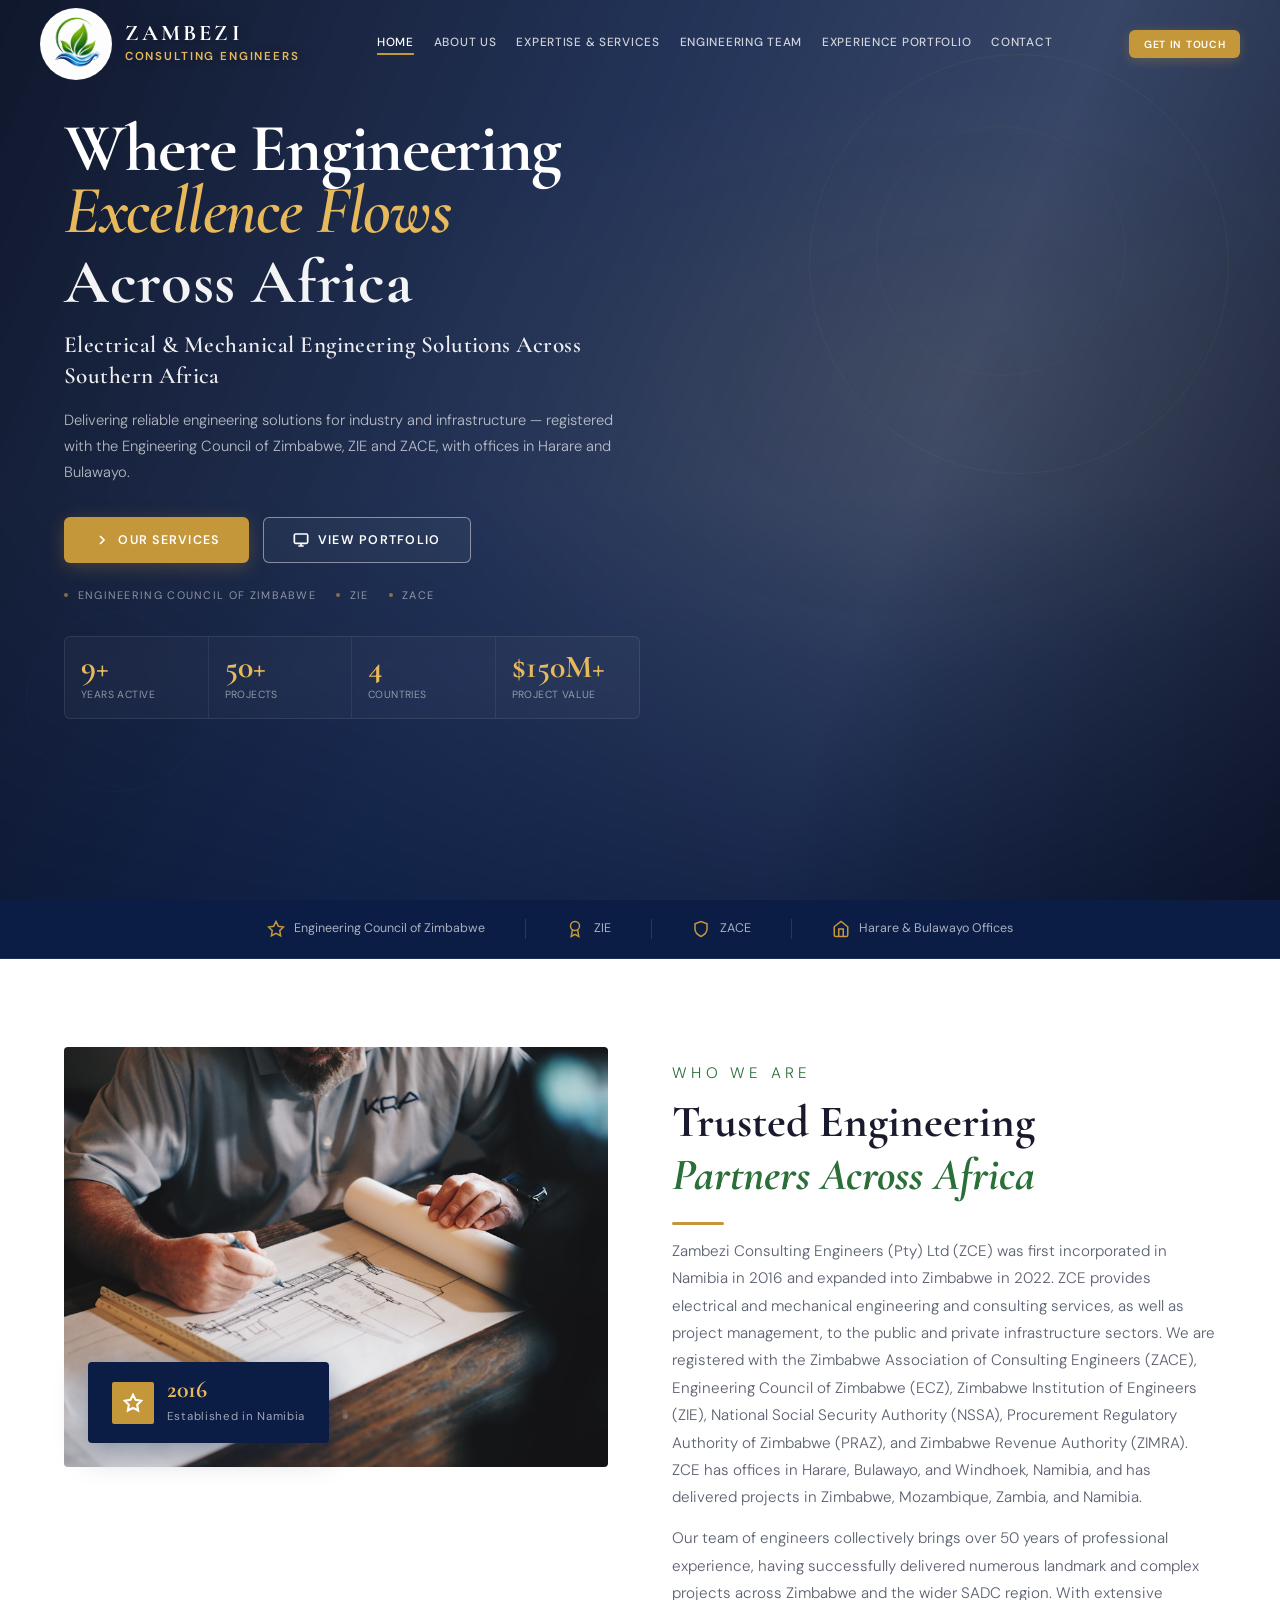
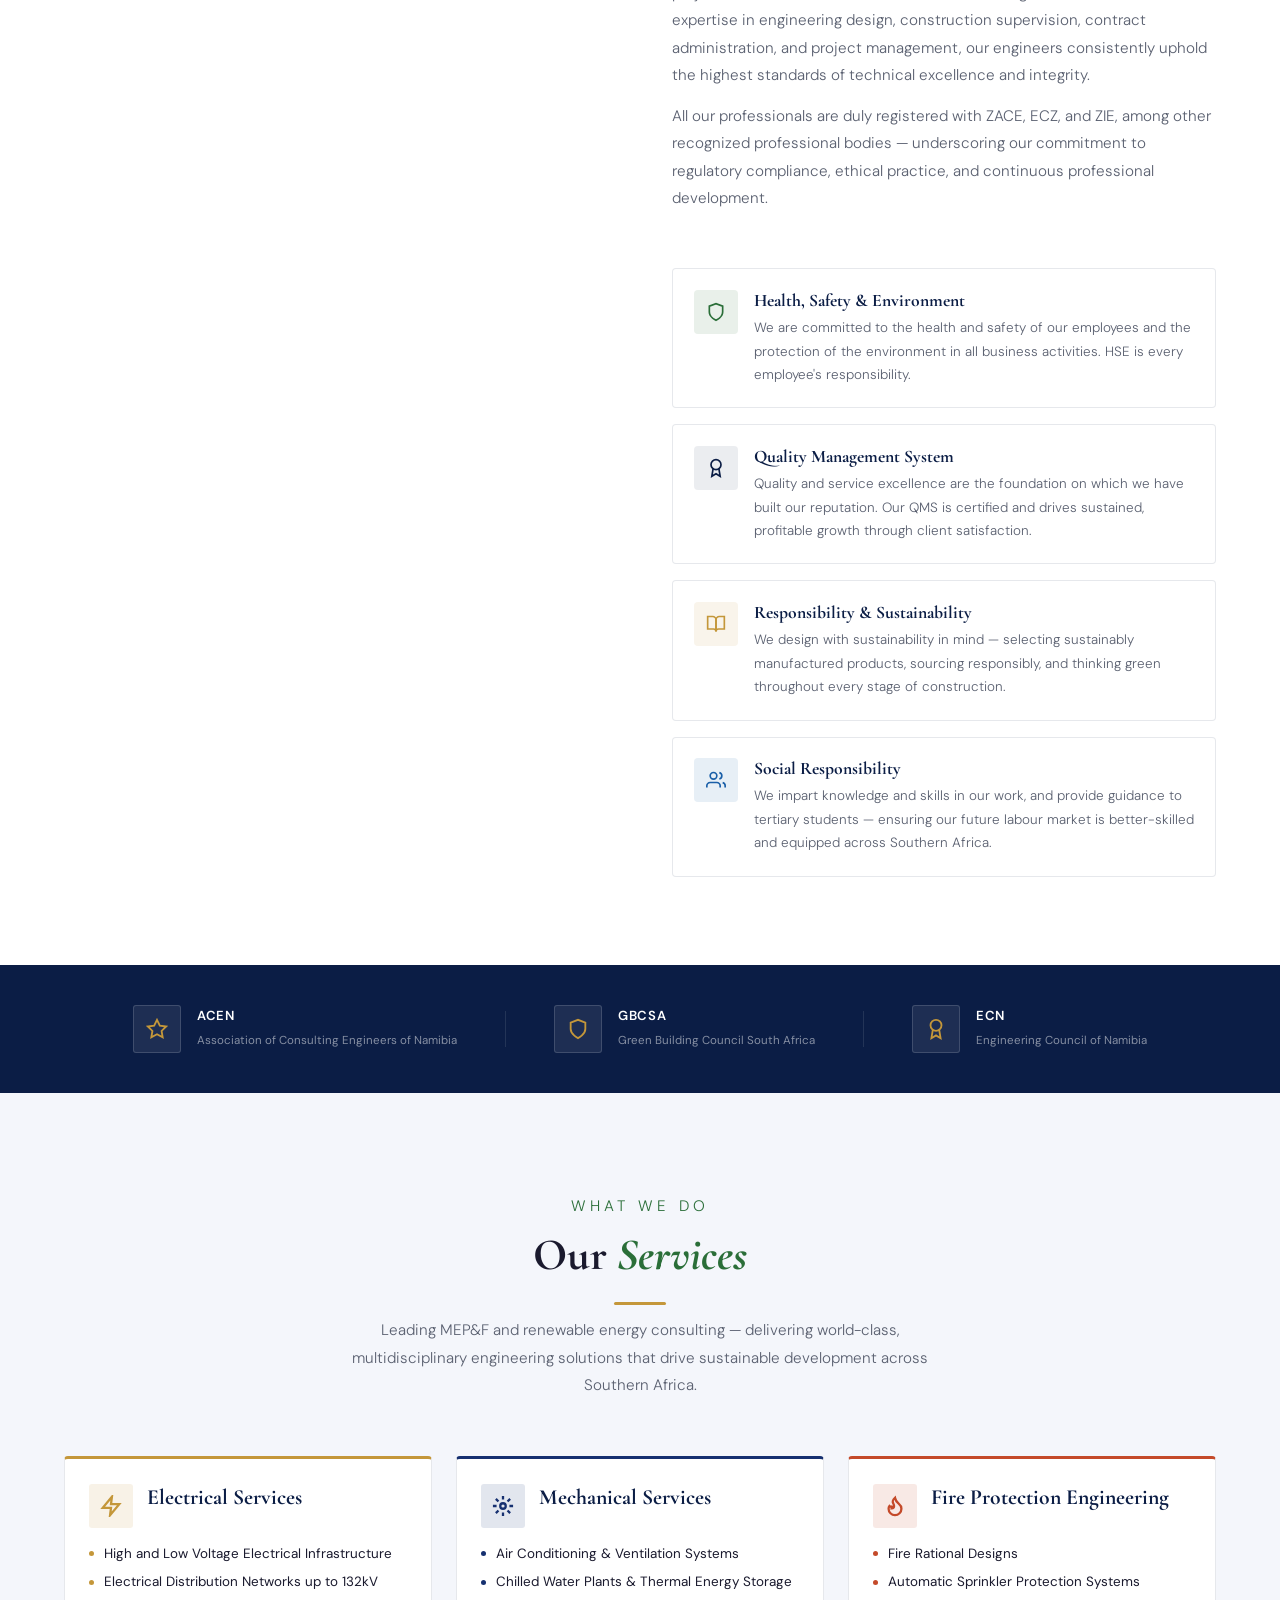
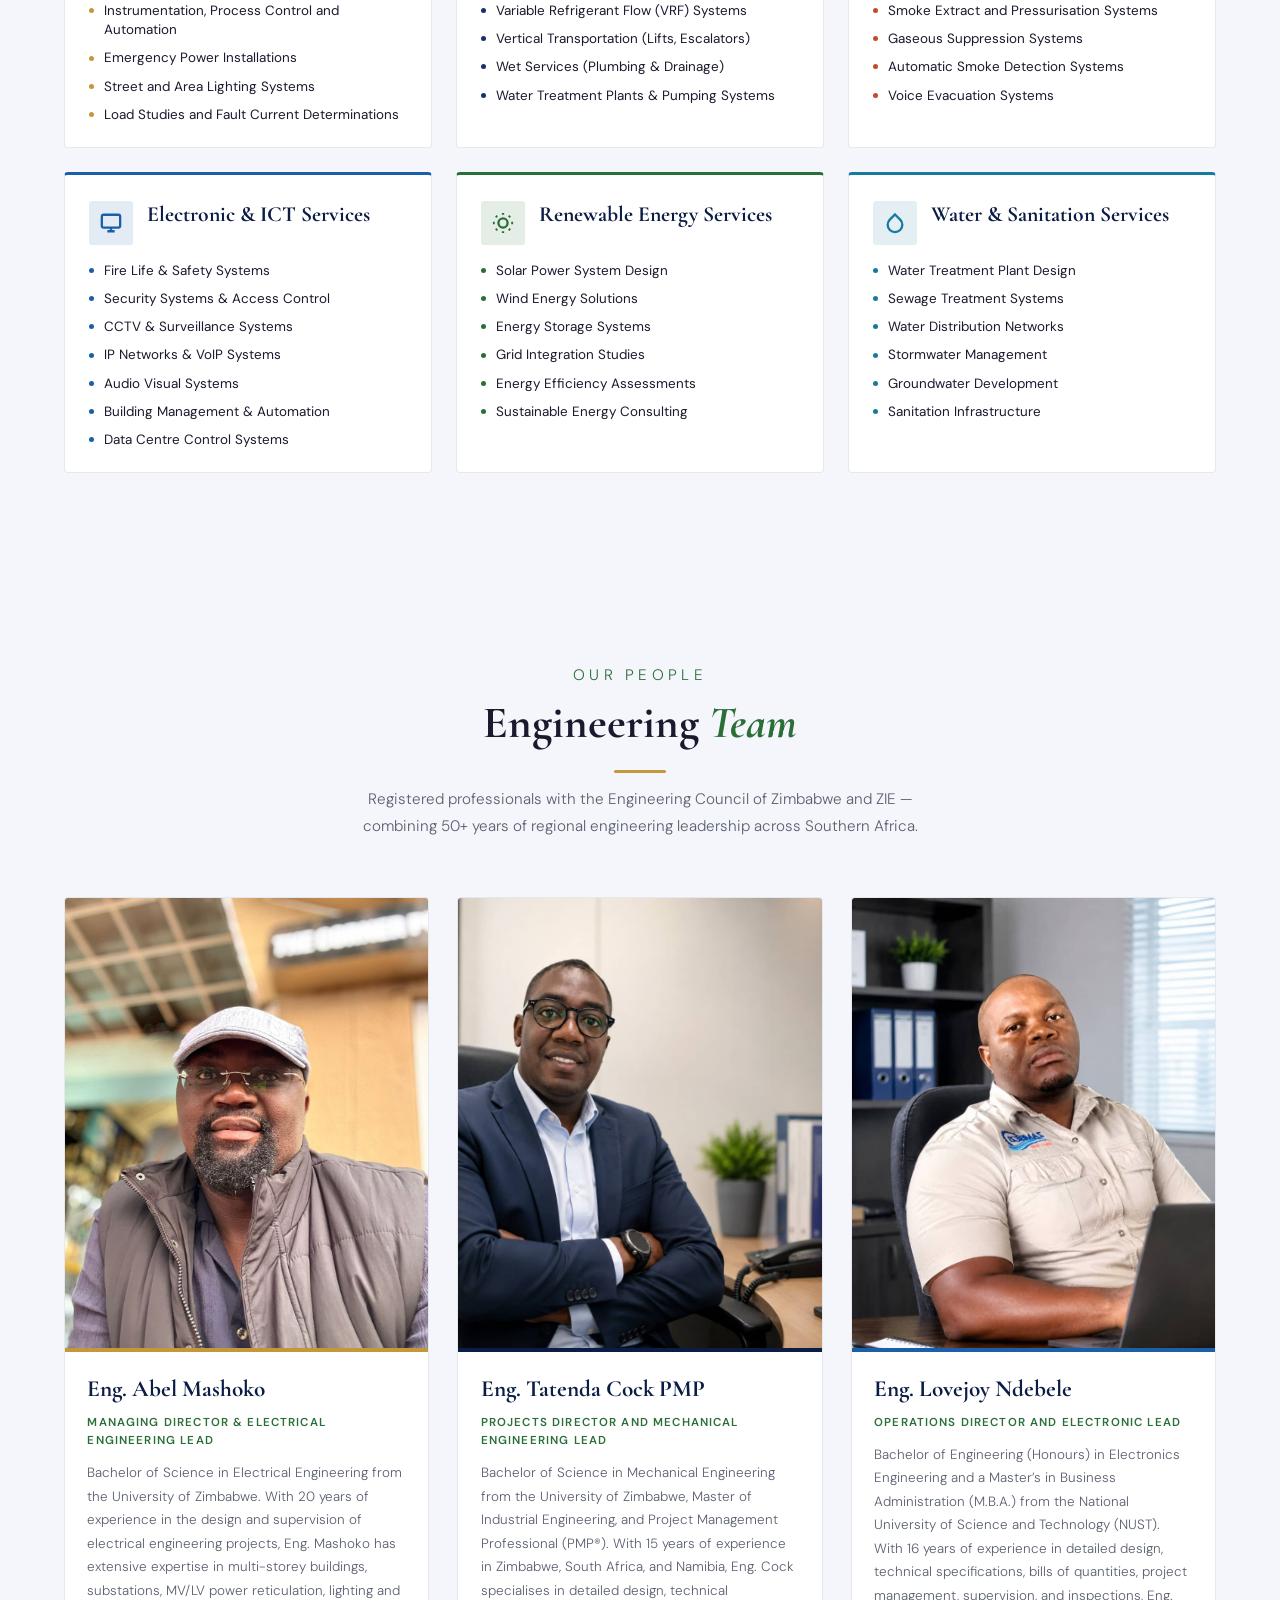
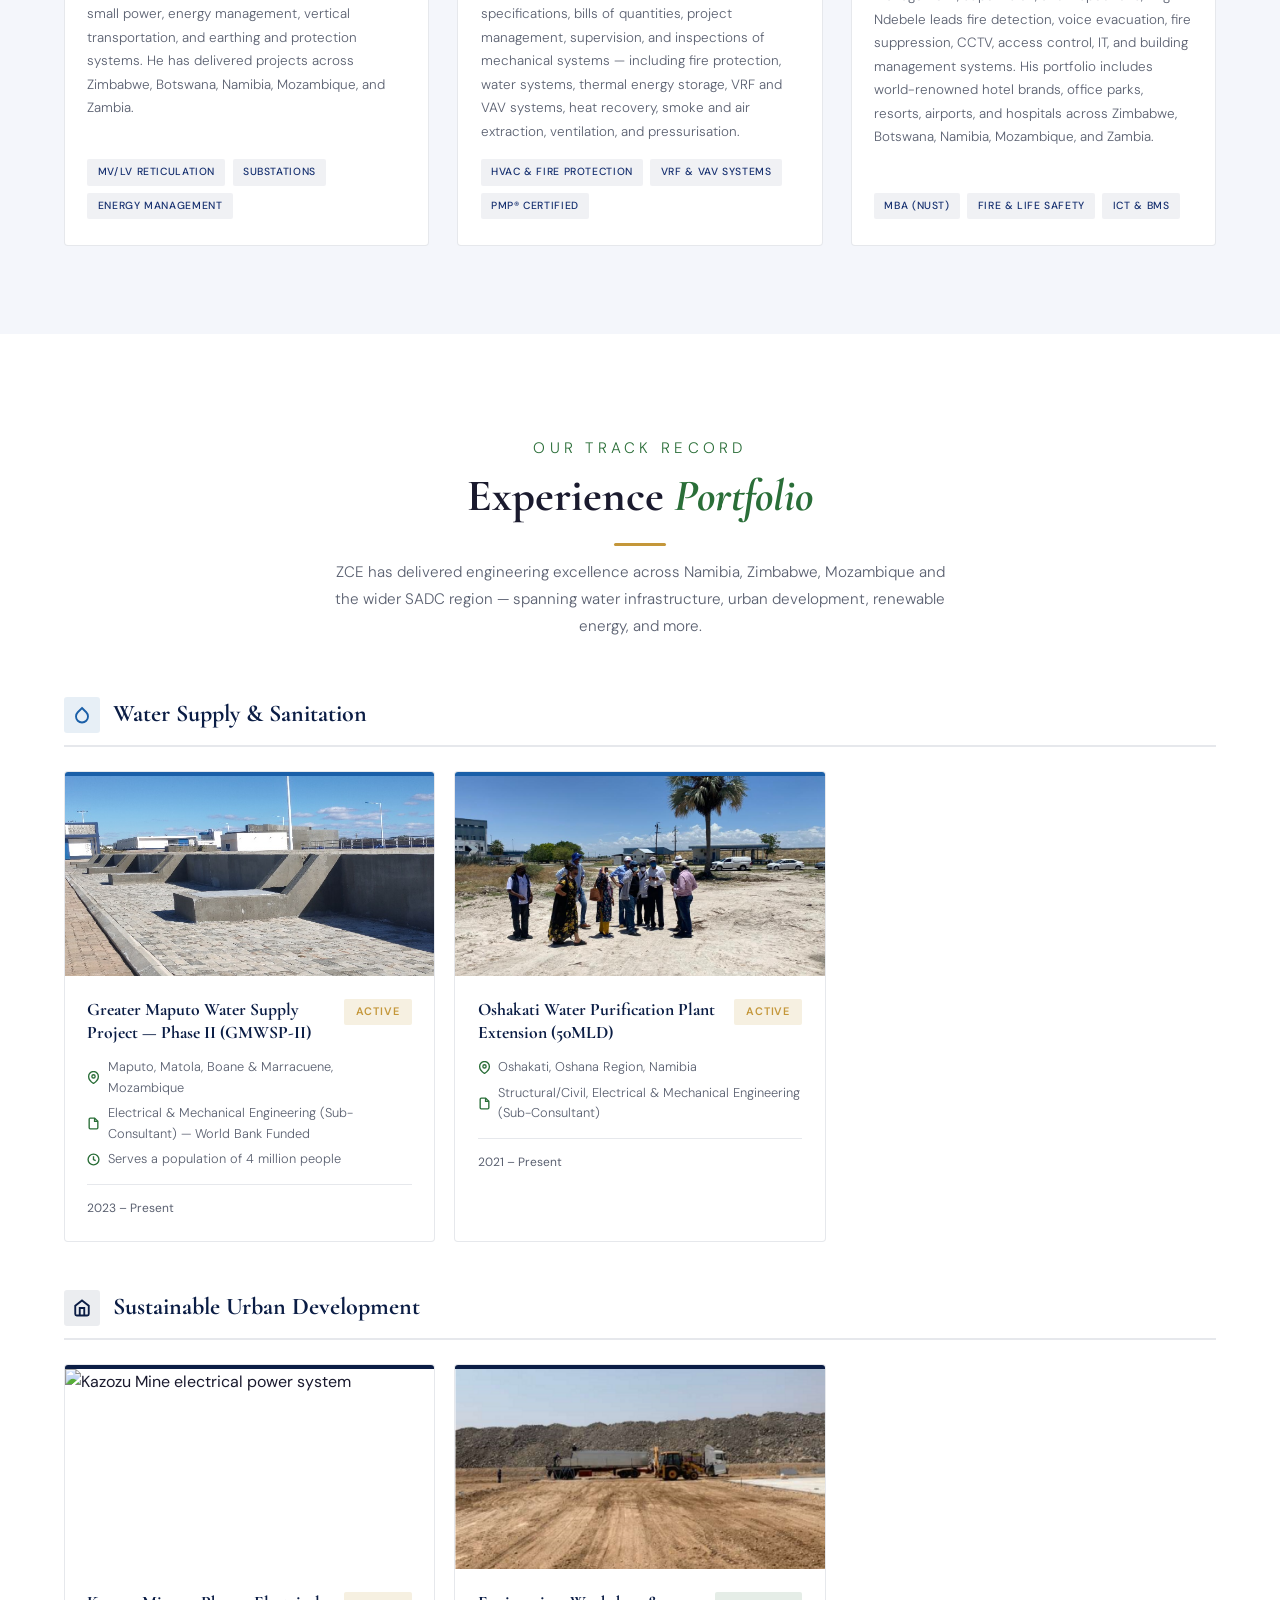
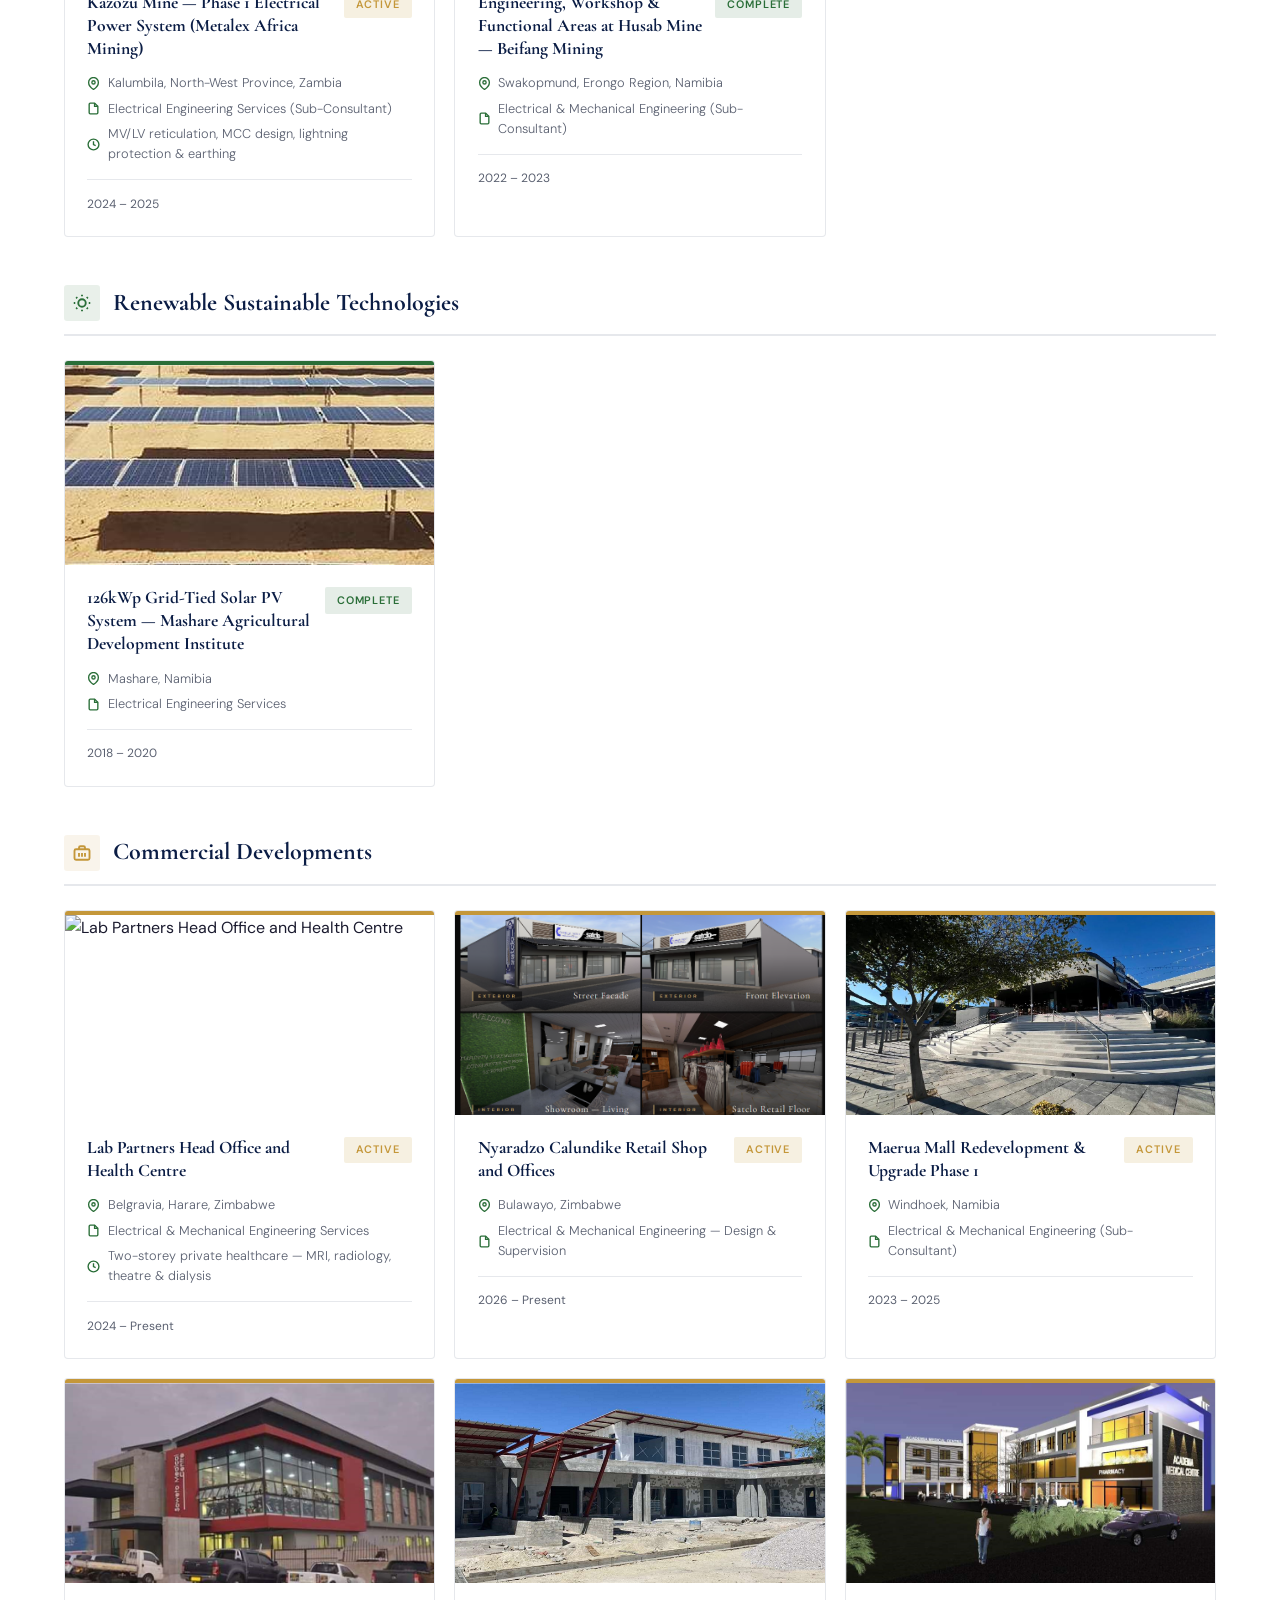
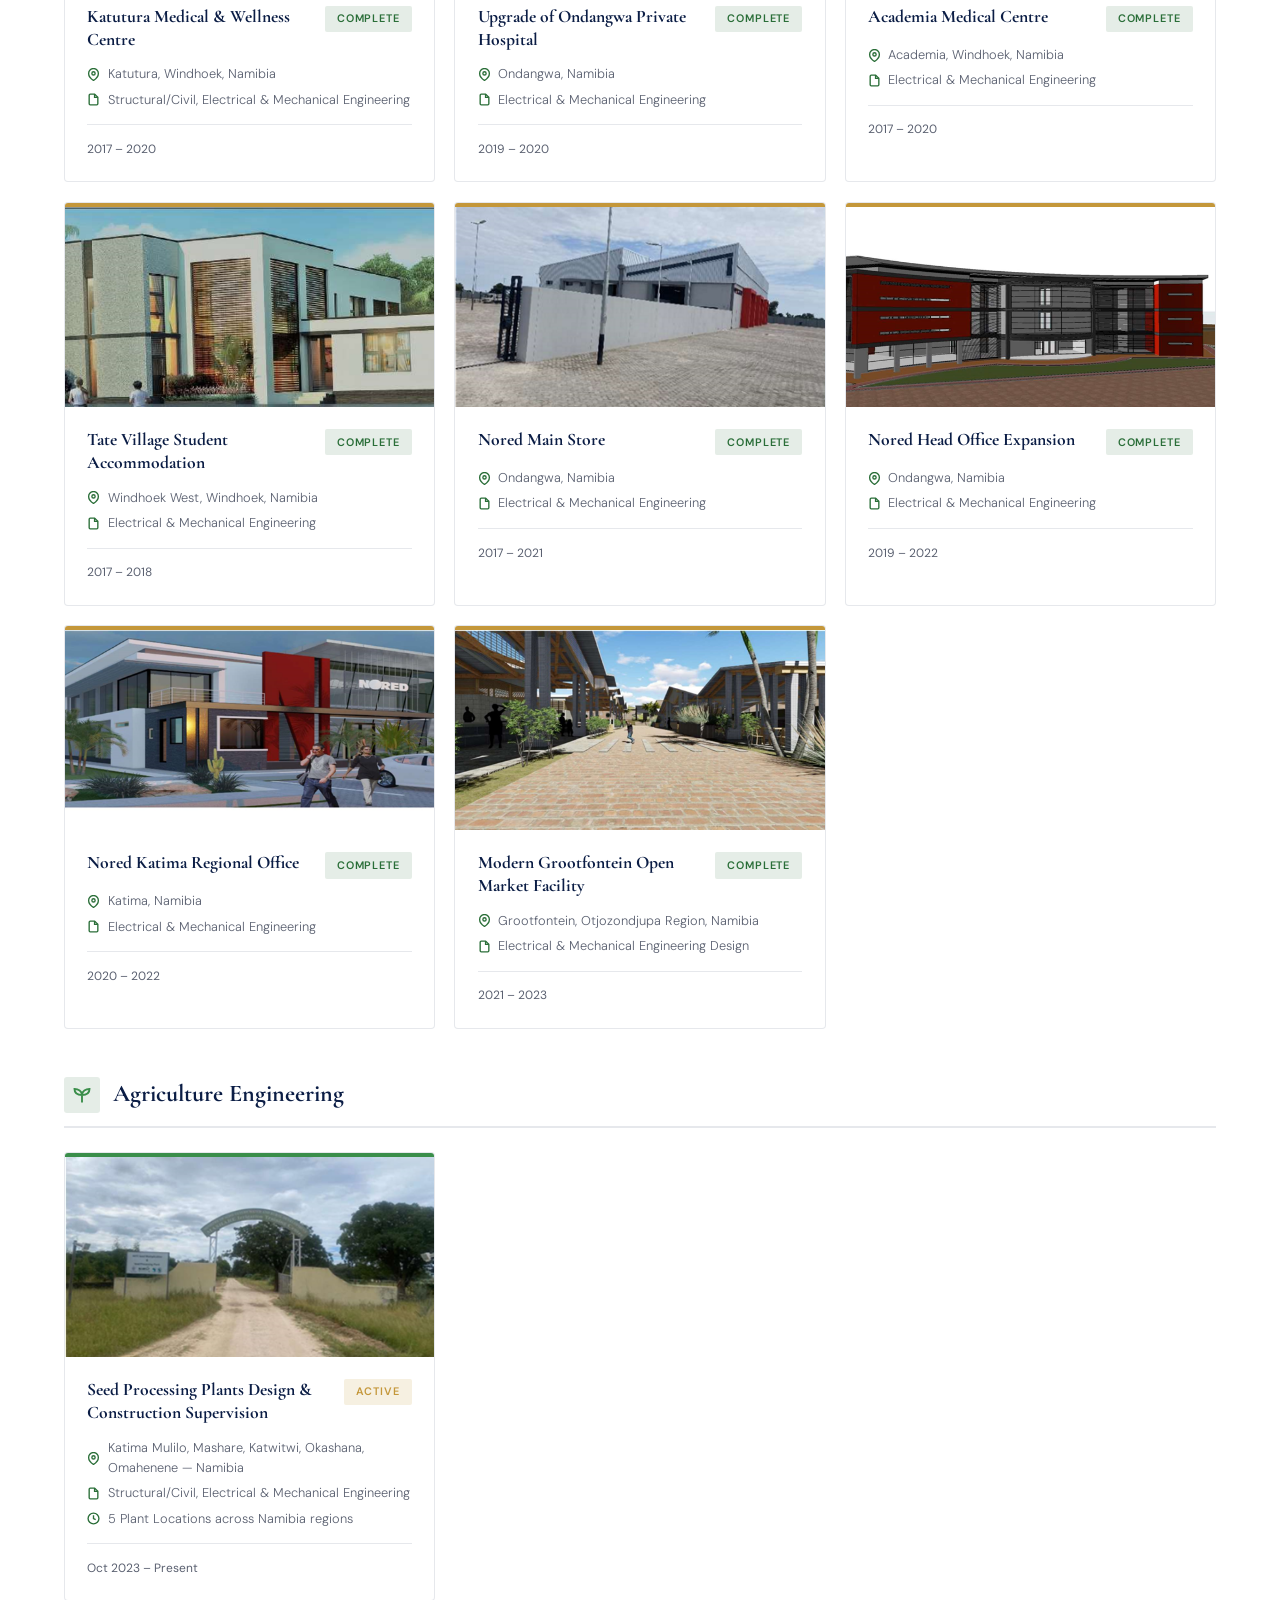
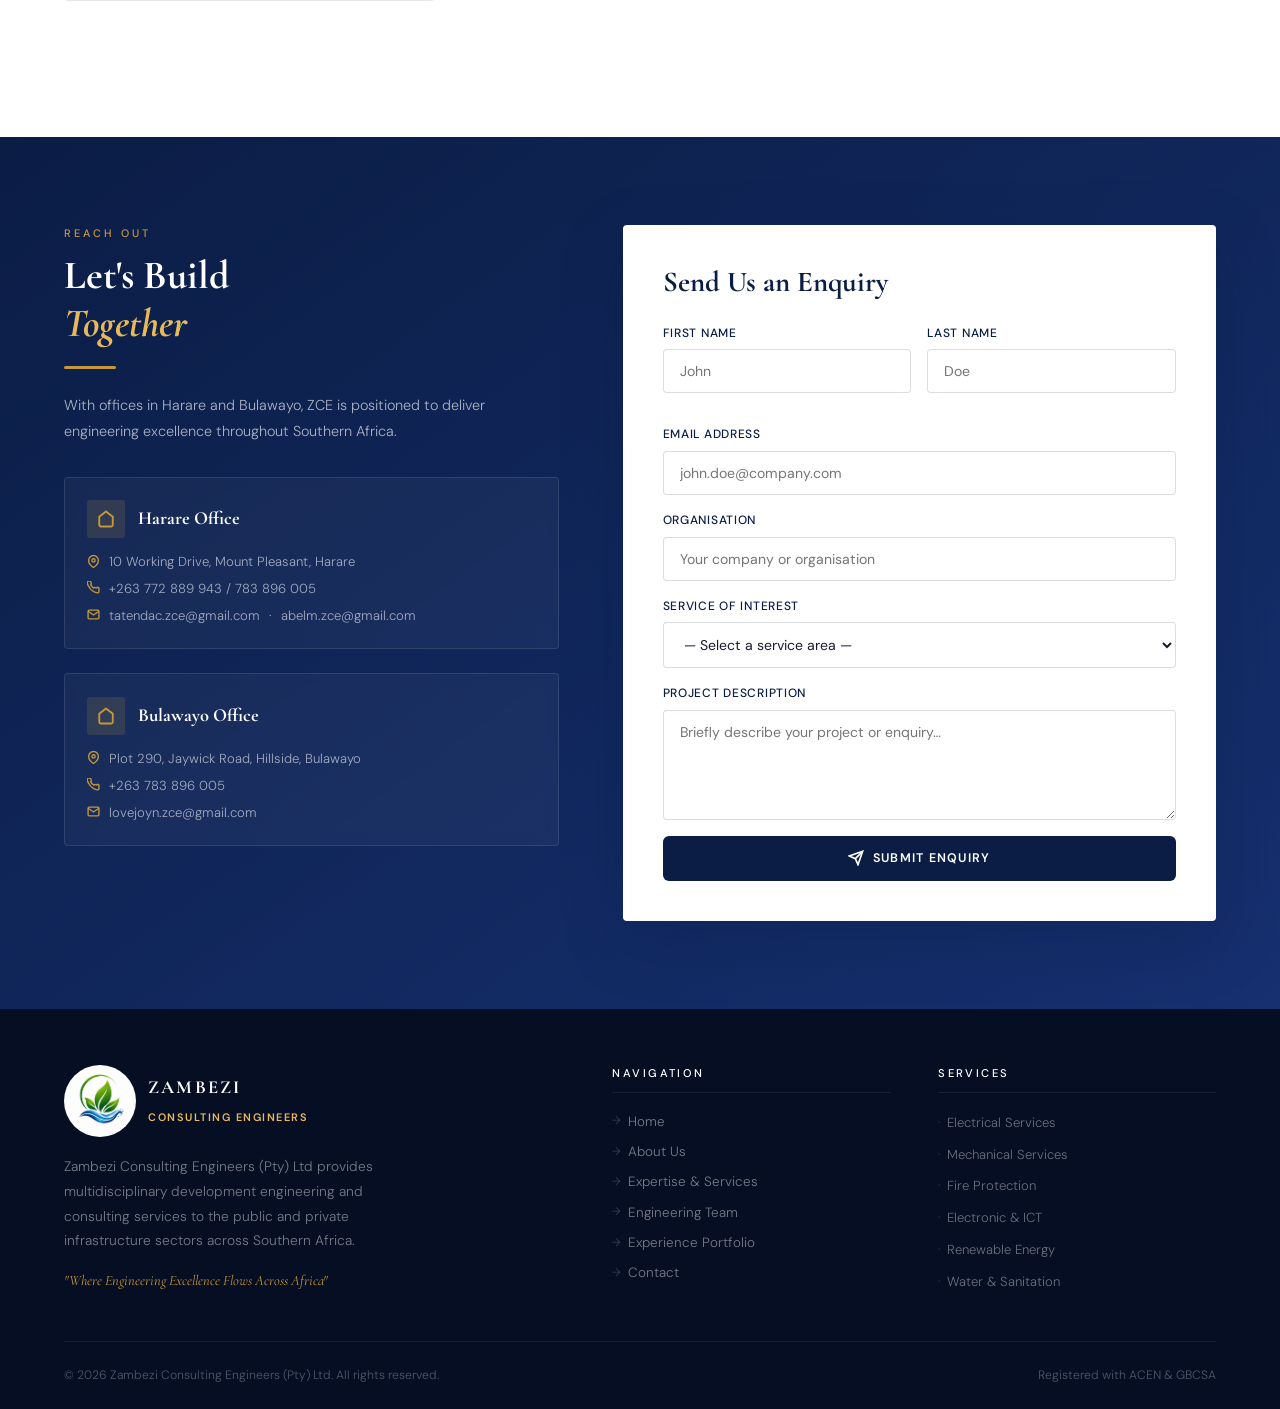
==== index.html @ 095e64b5 "Update Tatenda and Abel role titles on team page" ====
<!DOCTYPE html>
<html lang="en">
<head>
<meta charset="UTF-8">
<meta name="viewport" content="width=device-width, initial-scale=1.0">
<meta name="description" content="Zambezi Consulting Engineers — multidisciplinary development engineering and consulting across Southern Africa. ACEN &amp; GBCSA registered.">
<title>Zambezi Consulting Engineers — Engineering Excellence Across Africa</title>
<link rel="icon" href="images/favicon.png" type="image/png" sizes="144x144">
<link rel="apple-touch-icon" href="images/apple-touch-icon.png" sizes="360x360">
<link rel="preconnect" href="https://fonts.googleapis.com">
<link rel="preconnect" href="https://fonts.gstatic.com" crossorigin>
<link href="https://fonts.googleapis.com/css2?family=Cormorant+Garamond:ital,wght@0,400;0,600;0,700;1,400;1,700&family=DM+Sans:wght@300;400;500;600&display=swap" rel="stylesheet">
<link rel="stylesheet" href="css/style.css">
</head>
<body>

<nav id="navbar">
  <div class="nav-inner">
    <a class="nav-logo" href="#home">
      <img class="nav-logo-img" src="images/logo.png" alt="Zambezi Consulting Engineers logo" width="72" height="72">
      <div class="nav-logo-fallback" aria-hidden="true">Z</div>
      <div class="nav-logo-mark">
        <span>ZAMBEZI</span>
        <span>Consulting Engineers</span>
      </div>
    </a>
    <div class="nav-links">
      <a href="#home" class="active">Home</a>
      <a href="#about">About Us</a>
      <a href="#services">Expertise &amp; Services</a>
      <a href="#team">Engineering Team</a>
      <a href="#portfolio">Experience Portfolio</a>
      <a href="#contact">Contact</a>
    </div>
    <button class="nav-cta" type="button" onclick="document.getElementById('contact').scrollIntoView({behavior:'smooth'})">Get In Touch</button>
    <button class="nav-hamburger" id="hamburger" type="button" aria-label="Open menu" aria-expanded="false">
      <span></span><span></span><span></span>
    </button>
  </div>
  <div class="nav-mobile" id="mobileMenu">
    <a href="#home">Home</a>
    <a href="#about">About Us</a>
    <a href="#services">Expertise &amp; Services</a>
    <a href="#team">Engineering Team</a>
    <a href="#portfolio">Experience Portfolio</a>
    <a href="#contact">Contact</a>
  </div>
</nav>

<section id="home" class="hero">
  <div class="hero-media" aria-hidden="true">
    <div class="hero-bg" id="heroBg"></div>
    <div class="hero-overlay"></div>
  </div>
  <div class="hero-geo hero-geo-1"></div>
  <div class="hero-geo hero-geo-2"></div>
  <div class="hero-geo hero-geo-3"></div>
  <div class="container">
    <div class="hero-content">
      <h1 class="hero-title">
        <span class="hero-title-line">Where Engineering</span>
        <span class="hero-title-line hero-title-line--accent"><em>Excellence Flows</em></span>
        <span class="hero-title-line hero-title-line--tail">Across Africa</span>
      </h1>
      <p class="hero-tagline">Electrical &amp; Mechanical Engineering Solutions Across Southern Africa</p>
      <p class="hero-sub">Delivering reliable engineering solutions for industry and infrastructure — registered with the Engineering Council of Zimbabwe, ZIE and ZACE, with offices in Harare and Bulawayo.</p>
      <div class="hero-actions">
        <button class="btn btn-gold btn-hero-primary" type="button" onclick="document.getElementById('services').scrollIntoView({behavior:'smooth'})">
          <svg width="16" height="16" viewBox="0 0 24 24" fill="none" stroke="currentColor" stroke-width="2.5"><path d="M9 18l6-6-6-6"/></svg>
          Our Services
        </button>
        <button class="btn btn-outline btn-hero-secondary" type="button" onclick="document.getElementById('portfolio').scrollIntoView({behavior:'smooth'})">
          <svg width="16" height="16" viewBox="0 0 24 24" fill="none" stroke="currentColor" stroke-width="2.5"><rect x="2" y="3" width="20" height="14" rx="2"/><path d="M8 21h8M12 17v4"/></svg>
          View Portfolio
        </button>
      </div>
      <ul class="hero-badges" aria-label="Credentials">
        <li class="hero-badge">Engineering Council of Zimbabwe</li>
        <li class="hero-badge">ZIE</li>
        <li class="hero-badge">ZACE</li>
      </ul>
      <div class="hero-stats">
        <div class="hero-stat"><div class="hero-stat-n">9+</div><div class="hero-stat-l">Years Active</div></div>
        <div class="hero-stat"><div class="hero-stat-n">50+</div><div class="hero-stat-l">Projects</div></div>
        <div class="hero-stat"><div class="hero-stat-n">4</div><div class="hero-stat-l">Countries</div></div>
        <div class="hero-stat"><div class="hero-stat-n">$150M+</div><div class="hero-stat-l">Project Value</div></div>
      </div>
    </div>
  </div>
</section>

<div class="trust-bar">
  <div class="container">
    <div class="trust-inner">
      <div class="trust-item">
        <svg width="18" height="18" viewBox="0 0 24 24" fill="none" stroke="currentColor" stroke-width="2"><path d="M12 2l3.09 6.26L22 9.27l-5 4.87 1.18 6.88L12 17.77l-6.18 3.25L7 14.14 2 9.27l6.91-1.01L12 2z"/></svg>
        Engineering Council of Zimbabwe
      </div>
      <div class="trust-divider"></div>
      <div class="trust-item">
        <svg width="18" height="18" viewBox="0 0 24 24" fill="none" stroke="currentColor" stroke-width="2"><circle cx="12" cy="8" r="6"/><path d="M15.477 12.89L17 22l-5-3-5 3 1.523-9.11"/></svg>
        ZIE
      </div>
      <div class="trust-divider"></div>
      <div class="trust-item">
        <svg width="18" height="18" viewBox="0 0 24 24" fill="none" stroke="currentColor" stroke-width="2"><path d="M12 22s8-4 8-10V5l-8-3-8 3v7c0 6 8 10 8 10z"/></svg>
        ZACE
      </div>
      <div class="trust-divider"></div>
      <div class="trust-item">
        <svg width="18" height="18" viewBox="0 0 24 24" fill="none" stroke="currentColor" stroke-width="2"><path d="M3 9l9-7 9 7v11a2 2 0 01-2 2H5a2 2 0 01-2-2z"/><polyline points="9 22 9 12 15 12 15 22"/></svg>
        Harare &amp; Bulawayo Offices
      </div>
    </div>
  </div>
</div>

<section id="about">
  <div class="container">
    <div class="about-grid">

      <div class="about-image-wrap reveal from-left">
        <img class="about-img" src="images/about-engineering-drawing.jpg" data-fallback="https://images.unsplash.com/photo-1503387762-592deb58ef4e?w=900&amp;q=80" alt="Electrical and mechanical engineering drawings" loading="lazy">
        <div class="about-img-badge">
          <div class="about-img-badge-icon">
            <svg width="20" height="20" viewBox="0 0 24 24" fill="none" stroke="#fff" stroke-width="2.5"><path d="M12 2l3.09 6.26L22 9.27l-5 4.87 1.18 6.88L12 17.77l-6.18 3.25L7 14.14 2 9.27l6.91-1.01L12 2z"/></svg>
          </div>
          <div class="about-img-badge-text">
            <strong>2016</strong>
            <span>Established in Namibia</span>
          </div>
        </div>
      </div>

      <div class="reveal from-right">
        <div class="section-head">
          <p class="eyebrow green">Who We Are</p>
          <h2>Trusted Engineering<br><em>Partners Across Africa</em></h2>
          <div class="section-rule left"></div>
          <p>Zambezi Consulting Engineers (Pty) Ltd (ZCE) was first incorporated in Namibia in 2016 and expanded into Zimbabwe in 2022. ZCE provides electrical and mechanical engineering and consulting services, as well as project management, to the public and private infrastructure sectors. We are registered with the Zimbabwe Association of Consulting Engineers (ZACE), Engineering Council of Zimbabwe (ECZ), Zimbabwe Institution of Engineers (ZIE), National Social Security Authority (NSSA), Procurement Regulatory Authority of Zimbabwe (PRAZ), and Zimbabwe Revenue Authority (ZIMRA). ZCE has offices in Harare, Bulawayo, and Windhoek, Namibia, and has delivered projects in Zimbabwe, Mozambique, Zambia, and Namibia.</p>
          <p>Our team of engineers collectively brings over 50 years of professional experience, having successfully delivered numerous landmark and complex projects across Zimbabwe and the wider SADC region. With extensive expertise in engineering design, construction supervision, contract administration, and project management, our engineers consistently uphold the highest standards of technical excellence and integrity.</p>
          <p>All our professionals are duly registered with ZACE, ECZ, and ZIE, among other recognized professional bodies — underscoring our commitment to regulatory compliance, ethical practice, and continuous professional development.</p>
        </div>

        <div class="about-pillars">
          <div class="about-pillar">
            <div class="about-pillar-icon green">
              <svg width="20" height="20" viewBox="0 0 24 24" fill="none" stroke="currentColor" stroke-width="2"><path d="M12 22s8-4 8-10V5l-8-3-8 3v7c0 6 8 10 8 10z"/></svg>
            </div>
            <div class="about-pillar-text">
              <h4>Health, Safety &amp; Environment</h4>
              <p>We are committed to the health and safety of our employees and the protection of the environment in all business activities. HSE is every employee's responsibility.</p>
            </div>
          </div>
          <div class="about-pillar">
            <div class="about-pillar-icon navy">
              <svg width="20" height="20" viewBox="0 0 24 24" fill="none" stroke="currentColor" stroke-width="2"><circle cx="12" cy="8" r="6"/><path d="M15.477 12.89L17 22l-5-3-5 3 1.523-9.11"/></svg>
            </div>
            <div class="about-pillar-text">
              <h4>Quality Management System</h4>
              <p>Quality and service excellence are the foundation on which we have built our reputation. Our QMS is certified and drives sustained, profitable growth through client satisfaction.</p>
            </div>
          </div>
          <div class="about-pillar">
            <div class="about-pillar-icon gold">
              <svg width="20" height="20" viewBox="0 0 24 24" fill="none" stroke="currentColor" stroke-width="2"><path d="M2 3h6a4 4 0 014 4v14a3 3 0 00-3-3H2z"/><path d="M22 3h-6a4 4 0 00-4 4v14a3 3 0 013-3h7z"/></svg>
            </div>
            <div class="about-pillar-text">
              <h4>Responsibility &amp; Sustainability</h4>
              <p>We design with sustainability in mind — selecting sustainably manufactured products, sourcing responsibly, and thinking green throughout every stage of construction.</p>
            </div>
          </div>
          <div class="about-pillar">
            <div class="about-pillar-icon water">
              <svg width="20" height="20" viewBox="0 0 24 24" fill="none" stroke="currentColor" stroke-width="2"><path d="M17 21v-2a4 4 0 00-4-4H5a4 4 0 00-4 4v2"/><circle cx="9" cy="7" r="4"/><path d="M23 21v-2a4 4 0 00-3-3.87"/><path d="M16 3.13a4 4 0 010 7.75"/></svg>
            </div>
            <div class="about-pillar-text">
              <h4>Social Responsibility</h4>
              <p>We impart knowledge and skills in our work, and provide guidance to tertiary students — ensuring our future labour market is better-skilled and equipped across Southern Africa.</p>
            </div>
          </div>
        </div>
      </div>
    </div>
  </div>
</section>

<div class="reg-strip">
  <div class="container">
    <div class="reg-inner">
      <div class="reg-item">
        <div class="reg-icon">
          <svg width="22" height="22" viewBox="0 0 24 24" fill="none" stroke="currentColor" stroke-width="2"><path d="M12 2l3.09 6.26L22 9.27l-5 4.87 1.18 6.88L12 17.77l-6.18 3.25L7 14.14 2 9.27l6.91-1.01L12 2z"/></svg>
        </div>
        <div class="reg-text">
          <strong>ACEN</strong>
          <span>Association of Consulting Engineers of Namibia</span>
        </div>
      </div>
      <div class="reg-sep"></div>
      <div class="reg-item">
        <div class="reg-icon">
          <svg width="22" height="22" viewBox="0 0 24 24" fill="none" stroke="currentColor" stroke-width="2"><path d="M12 22s8-4 8-10V5l-8-3-8 3v7c0 6 8 10 8 10z"/></svg>
        </div>
        <div class="reg-text">
          <strong>GBCSA</strong>
          <span>Green Building Council South Africa</span>
        </div>
      </div>
      <div class="reg-sep"></div>
      <div class="reg-item">
        <div class="reg-icon">
          <svg width="22" height="22" viewBox="0 0 24 24" fill="none" stroke="currentColor" stroke-width="2"><circle cx="12" cy="8" r="6"/><path d="M15.477 12.89L17 22l-5-3-5 3 1.523-9.11"/></svg>
        </div>
        <div class="reg-text">
          <strong>ECN</strong>
          <span>Engineering Council of Namibia</span>
        </div>
      </div>
    </div>
  </div>
</div>

<section id="services" class="alt">
  <div class="container">
    <div class="section-head center reveal">
      <p class="eyebrow green">What We Do</p>
      <h2>Our <em>Services</em></h2>
      <div class="section-rule center"></div>
      <p>Leading MEP&amp;F and renewable energy consulting — delivering world-class, multidisciplinary engineering solutions that drive sustainable development across Southern Africa.</p>
    </div>

    <div class="services-grid">

      <article id="service-electrical" class="service-card reveal" style="--service-accent:var(--gold)">
        <header class="service-card-head">
          <div class="service-card-icon" aria-hidden="true">
            <svg width="22" height="22" viewBox="0 0 24 24" fill="none" stroke="currentColor" stroke-width="2.5"><path d="M13 2L3 14h9l-1 8 10-12h-9l1-8z"/></svg>
          </div>
          <h3>Electrical Services</h3>
        </header>
        <ul class="service-card-items">
          <li>High and Low Voltage Electrical Infrastructure</li>
          <li>Electrical Distribution Networks up to 132kV</li>
          <li>Instrumentation, Process Control and Automation</li>
          <li>Emergency Power Installations</li>
          <li>Street and Area Lighting Systems</li>
          <li>Load Studies and Fault Current Determinations</li>
        </ul>
      </article>

      <article id="service-mechanical" class="service-card reveal" style="--service-accent:var(--navy2)">
        <header class="service-card-head">
          <div class="service-card-icon" aria-hidden="true">
            <svg width="22" height="22" viewBox="0 0 24 24" fill="none" stroke="currentColor" stroke-width="2.5"><circle cx="12" cy="12" r="3"/><path d="M12 1v4M12 19v4M4.22 4.22l2.83 2.83M16.95 16.95l2.83 2.83M1 12h4M19 12h4M4.22 19.78l2.83-2.83M16.95 7.05l2.83-2.83"/></svg>
          </div>
          <h3>Mechanical Services</h3>
        </header>
        <ul class="service-card-items">
          <li>Air Conditioning &amp; Ventilation Systems</li>
          <li>Chilled Water Plants &amp; Thermal Energy Storage</li>
          <li>Variable Refrigerant Flow (VRF) Systems</li>
          <li>Vertical Transportation (Lifts, Escalators)</li>
          <li>Wet Services (Plumbing &amp; Drainage)</li>
          <li>Water Treatment Plants &amp; Pumping Systems</li>
        </ul>
      </article>

      <article id="service-fire" class="service-card reveal" style="--service-accent:#C44A2A">
        <header class="service-card-head">
          <div class="service-card-icon" aria-hidden="true">
            <svg width="22" height="22" viewBox="0 0 24 24" fill="none" stroke="currentColor" stroke-width="2.5"><path d="M8.5 14.5A2.5 2.5 0 0011 12c0-1.38-.5-2-1-3-1.072-2.143-.224-4.054 2-6 .5 2.5 2 4.9 4 6.5 2 1.6 3 3.5 3 5.5a7 7 0 11-14 0c0-1.153.433-2.294 1-3a2.5 2.5 0 003.5 0z"/></svg>
          </div>
          <h3>Fire Protection Engineering</h3>
        </header>
        <ul class="service-card-items">
          <li>Fire Rational Designs</li>
          <li>Automatic Sprinkler Protection Systems</li>
          <li>Smoke Extract and Pressurisation Systems</li>
          <li>Gaseous Suppression Systems</li>
          <li>Automatic Smoke Detection Systems</li>
          <li>Voice Evacuation Systems</li>
        </ul>
      </article>

      <article id="service-electronic" class="service-card reveal" style="--service-accent:var(--water)">
        <header class="service-card-head">
          <div class="service-card-icon" aria-hidden="true">
            <svg width="22" height="22" viewBox="0 0 24 24" fill="none" stroke="currentColor" stroke-width="2.5"><rect x="2" y="3" width="20" height="14" rx="2"/><path d="M8 21h8M12 17v4"/></svg>
          </div>
          <h3>Electronic &amp; ICT Services</h3>
        </header>
        <ul class="service-card-items">
          <li>Fire Life &amp; Safety Systems</li>
          <li>Security Systems &amp; Access Control</li>
          <li>CCTV &amp; Surveillance Systems</li>
          <li>IP Networks &amp; VoIP Systems</li>
          <li>Audio Visual Systems</li>
          <li>Building Management &amp; Automation</li>
          <li>Data Centre Control Systems</li>
        </ul>
      </article>

      <article id="service-renewable" class="service-card reveal" style="--service-accent:var(--green)">
        <header class="service-card-head">
          <div class="service-card-icon" aria-hidden="true">
            <svg width="22" height="22" viewBox="0 0 24 24" fill="none" stroke="currentColor" stroke-width="2.5"><circle cx="12" cy="12" r="5"/><path d="M12 1v2M12 21v2M4.22 4.22l1.42 1.42M18.36 18.36l1.42 1.42M1 12h2M21 12h2M4.22 19.78l1.42-1.42M18.36 5.64l1.42-1.42"/></svg>
          </div>
          <h3>Renewable Energy Services</h3>
        </header>
        <ul class="service-card-items">
          <li>Solar Power System Design</li>
          <li>Wind Energy Solutions</li>
          <li>Energy Storage Systems</li>
          <li>Grid Integration Studies</li>
          <li>Energy Efficiency Assessments</li>
          <li>Sustainable Energy Consulting</li>
        </ul>
      </article>

      <article id="service-water" class="service-card reveal" style="--service-accent:#1A7A9E">
        <header class="service-card-head">
          <div class="service-card-icon" aria-hidden="true">
            <svg width="22" height="22" viewBox="0 0 24 24" fill="none" stroke="currentColor" stroke-width="2.5"><path d="M12 2.69l5.66 5.66a8 8 0 11-11.31 0z"/></svg>
          </div>
          <h3>Water &amp; Sanitation Services</h3>
        </header>
        <ul class="service-card-items">
          <li>Water Treatment Plant Design</li>
          <li>Sewage Treatment Systems</li>
          <li>Water Distribution Networks</li>
          <li>Stormwater Management</li>
          <li>Groundwater Development</li>
          <li>Sanitation Infrastructure</li>
        </ul>
      </article>

    </div>
  </div>
</section>

<section id="team" class="alt">
  <div class="container">
    <div class="section-head center reveal">
      <p class="eyebrow green">Our People</p>
      <h2>Engineering <em>Team</em></h2>
      <div class="section-rule center"></div>
      <p>Registered professionals with the Engineering Council of Zimbabwe and ZIE — combining 50+ years of regional engineering leadership across Southern Africa.</p>
    </div>

    <div class="team-grid">

      <article class="team-card reveal">
        <div class="team-card-photo-wrap">
          <img class="team-card-photo" src="images/Abel.jpeg" alt="Eng. Abel Mashoko" width="400" height="480" loading="lazy">
          <div class="team-card-accent" style="background:var(--gold)"></div>
        </div>
        <div class="team-card-body">
          <h3 class="team-card-name">Eng. Abel Mashoko</h3>
          <p class="team-card-role">Managing Director &amp; Electrical Engineering Lead</p>
          <p class="team-card-bio">Bachelor of Science in Electrical Engineering from the University of Zimbabwe. With 20 years of experience in the design and supervision of electrical engineering projects, Eng. Mashoko has extensive expertise in multi-storey buildings, substations, MV/LV power reticulation, lighting and small power, energy management, vertical transportation, and earthing and protection systems. He has delivered projects across Zimbabwe, Botswana, Namibia, Mozambique, and Zambia.</p>
          <ul class="team-card-tags" aria-label="Areas of expertise">
            <li>MV/LV Reticulation</li>
            <li>Substations</li>
            <li>Energy Management</li>
          </ul>
        </div>
      </article>

      <article class="team-card reveal">
        <div class="team-card-photo-wrap">
          <img class="team-card-photo" src="images/Tatenda.jpeg" alt="Eng. Tatenda Cock PMP" width="400" height="480" loading="lazy">
          <div class="team-card-accent" style="background:var(--navy)"></div>
        </div>
        <div class="team-card-body">
          <h3 class="team-card-name">Eng. Tatenda Cock PMP</h3>
          <p class="team-card-role">Projects Director and Mechanical Engineering Lead</p>
          <p class="team-card-bio">Bachelor of Science in Mechanical Engineering from the University of Zimbabwe, Master of Industrial Engineering, and Project Management Professional (PMP&reg;). With 15 years of experience in Zimbabwe, South Africa, and Namibia, Eng. Cock specialises in detailed design, technical specifications, bills of quantities, project management, supervision, and inspections of mechanical systems — including fire protection, water systems, thermal energy storage, VRF and VAV systems, heat recovery, smoke and air extraction, ventilation, and pressurisation.</p>
          <ul class="team-card-tags" aria-label="Areas of expertise">
            <li>HVAC &amp; Fire Protection</li>
            <li>VRF &amp; VAV Systems</li>
            <li>PMP&reg; Certified</li>
          </ul>
        </div>
      </article>

      <article class="team-card reveal">
        <div class="team-card-photo-wrap">
          <img class="team-card-photo" src="images/Lovejoy.jpeg" alt="Eng. Lovejoy Ndebele" width="400" height="480" loading="lazy">
          <div class="team-card-accent" style="background:var(--water)"></div>
        </div>
        <div class="team-card-body">
          <h3 class="team-card-name">Eng. Lovejoy Ndebele</h3>
          <p class="team-card-role">Operations Director and Electronic Lead</p>
          <p class="team-card-bio">Bachelor of Engineering (Honours) in Electronics Engineering and a Master&rsquo;s in Business Administration (M.B.A.) from the National University of Science and Technology (NUST). With 16 years of experience in detailed design, technical specifications, bills of quantities, project management, supervision, and inspections, Eng. Ndebele leads fire detection, voice evacuation, fire suppression, CCTV, access control, IT, and building management systems. His portfolio includes world-renowned hotel brands, office parks, resorts, airports, and hospitals across Zimbabwe, Botswana, Namibia, Mozambique, and Zambia.</p>
          <ul class="team-card-tags" aria-label="Areas of expertise">
            <li>MBA (NUST)</li>
            <li>Fire &amp; Life Safety</li>
            <li>ICT &amp; BMS</li>
          </ul>
        </div>
      </article>

    </div>
  </div>
</section>

<section id="portfolio">
  <div class="container">
    <div class="section-head center reveal">
      <p class="eyebrow green">Our Track Record</p>
      <h2>Experience <em>Portfolio</em></h2>
      <div class="section-rule center"></div>
      <p>ZCE has delivered engineering excellence across Namibia, Zimbabwe, Mozambique and the wider SADC region — spanning water infrastructure, urban development, renewable energy, and more.</p>
    </div>

    <div class="portfolio-category reveal">
      <div class="portfolio-cat-title">
        <div class="portfolio-cat-icon" style="background:rgba(26,95,168,0.1);color:var(--water)">
          <svg width="18" height="18" viewBox="0 0 24 24" fill="none" stroke="currentColor" stroke-width="2.5"><path d="M12 2.69l5.66 5.66a8 8 0 11-11.31 0z"/></svg>
        </div>
        <h3>Water Supply &amp; Sanitation</h3>
      </div>
      <div class="project-cards">

        <div class="proj-card">
          <div class="proj-card-accent" style="background:var(--water)"></div>
          <img class="proj-card-img" src="images/portfolio/preparation-of-phase-ii-of-the-greater-maputo.jpeg" alt="Greater Maputo Water Supply Project" loading="lazy">
          <div class="proj-card-body">
            <div class="proj-card-top">
              <div class="proj-name">Greater Maputo Water Supply Project — Phase II (GMWSP-II)</div>
              <span class="tag active">Active</span>
            </div>
            <div class="proj-meta">
              <div class="proj-meta-row">
                <svg width="13" height="13" viewBox="0 0 24 24" fill="none" stroke="currentColor" stroke-width="2.5"><path d="M21 10c0 7-9 13-9 13s-9-6-9-13a9 9 0 0118 0z"/><circle cx="12" cy="10" r="3"/></svg>
                Maputo, Matola, Boane &amp; Marracuene, Mozambique
              </div>
              <div class="proj-meta-row">
                <svg width="13" height="13" viewBox="0 0 24 24" fill="none" stroke="currentColor" stroke-width="2.5"><path d="M14 2H6a2 2 0 00-2 2v16a2 2 0 002 2h12a2 2 0 002-2V8z"/><polyline points="14 2 14 8 20 8"/></svg>
                Electrical &amp; Mechanical Engineering (Sub-Consultant) — World Bank Funded
              </div>
              <div class="proj-meta-row">
                <svg width="13" height="13" viewBox="0 0 24 24" fill="none" stroke="currentColor" stroke-width="2.5"><circle cx="12" cy="12" r="10"/><path d="M12 6v6l4 2"/></svg>
                Serves a population of 4 million people
              </div>
            </div>
            <div class="proj-footer"><span class="proj-year">2023 – Present</span></div>
          </div>
        </div>

        <div class="proj-card">
          <div class="proj-card-accent" style="background:var(--water)"></div>
          <img class="proj-card-img" src="images/portfolio/oshakati-water-purification-plant-extension.jpeg" alt="Oshakati Water Purification Plant" loading="lazy">
          <div class="proj-card-body">
            <div class="proj-card-top">
              <div class="proj-name">Oshakati Water Purification Plant Extension (50MLD)</div>
              <span class="tag active">Active</span>
            </div>
            <div class="proj-meta">
              <div class="proj-meta-row">
                <svg width="13" height="13" viewBox="0 0 24 24" fill="none" stroke="currentColor" stroke-width="2.5"><path d="M21 10c0 7-9 13-9 13s-9-6-9-13a9 9 0 0118 0z"/><circle cx="12" cy="10" r="3"/></svg>
                Oshakati, Oshana Region, Namibia
              </div>
              <div class="proj-meta-row">
                <svg width="13" height="13" viewBox="0 0 24 24" fill="none" stroke="currentColor" stroke-width="2.5"><path d="M14 2H6a2 2 0 00-2 2v16a2 2 0 002 2h12a2 2 0 002-2V8z"/><polyline points="14 2 14 8 20 8"/></svg>
                Structural/Civil, Electrical &amp; Mechanical Engineering (Sub-Consultant)
              </div>
            </div>
            <div class="proj-footer"><span class="proj-year">2021 – Present</span></div>
          </div>
        </div>

      </div>
    </div>

    <div class="portfolio-category reveal">
      <div class="portfolio-cat-title">
        <div class="portfolio-cat-icon" style="background:rgba(11,29,69,0.08);color:var(--navy)">
          <svg width="18" height="18" viewBox="0 0 24 24" fill="none" stroke="currentColor" stroke-width="2.5"><path d="M3 9l9-7 9 7v11a2 2 0 01-2 2H5a2 2 0 01-2-2z"/><polyline points="9 22 9 12 15 12 15 22"/></svg>
        </div>
        <h3>Sustainable Urban Development</h3>
      </div>
      <div class="project-cards">

        
        <div class="proj-card">
          <div class="proj-card-accent" style="background:var(--navy)"></div>
          <img class="proj-card-img" src="https://images.unsplash.com/photo-1581092160562-40aa08e78837?w=800&amp;q=80" alt="Kazozu Mine electrical power system" loading="lazy">
          <div class="proj-card-body">
            <div class="proj-card-top">
              <div class="proj-name">Kazozu Mine — Phase 1 Electrical Power System (Metalex Africa Mining)</div>
              <span class="tag active">Active</span>
            </div>
            <div class="proj-meta">
              <div class="proj-meta-row"><svg width="13" height="13" viewBox="0 0 24 24" fill="none" stroke="currentColor" stroke-width="2.5"><path d="M21 10c0 7-9 13-9 13s-9-6-9-13a9 9 0 0118 0z"/><circle cx="12" cy="10" r="3"/></svg>Kalumbila, North-West Province, Zambia</div>
              <div class="proj-meta-row"><svg width="13" height="13" viewBox="0 0 24 24" fill="none" stroke="currentColor" stroke-width="2.5"><path d="M14 2H6a2 2 0 00-2 2v16a2 2 0 002 2h12a2 2 0 002-2V8z"/><polyline points="14 2 14 8 20 8"/></svg>Electrical Engineering Services (Sub-Consultant)</div>
              <div class="proj-meta-row"><svg width="13" height="13" viewBox="0 0 24 24" fill="none" stroke="currentColor" stroke-width="2.5"><circle cx="12" cy="12" r="10"/><path d="M12 6v6l4 2"/></svg>MV/LV reticulation, MCC design, lightning protection &amp; earthing</div>
            </div>
            <div class="proj-footer"><span class="proj-year">2024 – 2025</span></div>
          </div>
        </div>

        <div class="proj-card">
          <div class="proj-card-accent" style="background:var(--navy)"></div>
          <img class="proj-card-img" src="images/portfolio/construction-of-the-engineering-workshop-and-functional-area.png" alt="Husab Mine" loading="lazy">
          <div class="proj-card-body">
            <div class="proj-card-top">
              <div class="proj-name">Engineering, Workshop &amp; Functional Areas at Husab Mine — Beifang Mining</div>
              <span class="tag complete">Complete</span>
            </div>
            <div class="proj-meta">
              <div class="proj-meta-row"><svg width="13" height="13" viewBox="0 0 24 24" fill="none" stroke="currentColor" stroke-width="2.5"><path d="M21 10c0 7-9 13-9 13s-9-6-9-13a9 9 0 0118 0z"/><circle cx="12" cy="10" r="3"/></svg>Swakopmund, Erongo Region, Namibia</div>
              <div class="proj-meta-row"><svg width="13" height="13" viewBox="0 0 24 24" fill="none" stroke="currentColor" stroke-width="2.5"><path d="M14 2H6a2 2 0 00-2 2v16a2 2 0 002 2h12a2 2 0 002-2V8z"/><polyline points="14 2 14 8 20 8"/></svg>Electrical &amp; Mechanical Engineering (Sub-Consultant)</div>
            </div>
            <div class="proj-footer"><span class="proj-year">2022 – 2023</span></div>
          </div>
        </div>

      </div>
    </div>

    <div class="portfolio-category reveal">
      <div class="portfolio-cat-title">
        <div class="portfolio-cat-icon" style="background:rgba(42,110,56,0.1);color:var(--green)">
          <svg width="18" height="18" viewBox="0 0 24 24" fill="none" stroke="currentColor" stroke-width="2.5"><circle cx="12" cy="12" r="5"/><path d="M12 1v2M12 21v2M4.22 4.22l1.42 1.42M18.36 18.36l1.42 1.42M1 12h2M21 12h2M4.22 19.78l1.42-1.42M18.36 5.64l1.42-1.42"/></svg>
        </div>
        <h3>Renewable Sustainable Technologies</h3>
      </div>
      <div class="project-cards">

        <div class="proj-card">
          <div class="proj-card-accent" style="background:var(--green)"></div>
          <img class="proj-card-img" src="images/portfolio/126kwp-grid-tied-solar-photovoltaic-system-at-mashare-agricu.png" alt="126kWp Grid-Tied Solar PV" loading="lazy">
          <div class="proj-card-body">
            <div class="proj-card-top">
              <div class="proj-name">126kWp Grid-Tied Solar PV System — Mashare Agricultural Development Institute</div>
              <span class="tag complete">Complete</span>
            </div>
            <div class="proj-meta">
              <div class="proj-meta-row"><svg width="13" height="13" viewBox="0 0 24 24" fill="none" stroke="currentColor" stroke-width="2.5"><path d="M21 10c0 7-9 13-9 13s-9-6-9-13a9 9 0 0118 0z"/><circle cx="12" cy="10" r="3"/></svg>Mashare, Namibia</div>
              <div class="proj-meta-row"><svg width="13" height="13" viewBox="0 0 24 24" fill="none" stroke="currentColor" stroke-width="2.5"><path d="M14 2H6a2 2 0 00-2 2v16a2 2 0 002 2h12a2 2 0 002-2V8z"/><polyline points="14 2 14 8 20 8"/></svg>Electrical Engineering Services</div>
            </div>
            <div class="proj-footer"><span class="proj-year">2018 – 2020</span></div>
          </div>
        </div>

      </div>
    </div>

    <div class="portfolio-category reveal">
      <div class="portfolio-cat-title">
        <div class="portfolio-cat-icon" style="background:rgba(196,151,58,0.1);color:var(--gold)">
          <svg width="18" height="18" viewBox="0 0 24 24" fill="none" stroke="currentColor" stroke-width="2.5"><rect x="2" y="7" width="20" height="14" rx="2"/><path d="M16 7V5a2 2 0 00-2-2h-4a2 2 0 00-2 2v2"/><path d="M12 12v5"/><path d="M8 12v5"/><path d="M16 12v5"/></svg>
        </div>
        <h3>Commercial Developments</h3>
      </div>
      <div class="project-cards">

        
        <div class="proj-card">
          <div class="proj-card-accent" style="background:var(--gold)"></div>
          <img class="proj-card-img" src="https://images.unsplash.com/photo-1519494026892-80bbd2d6fd0d?w=800&amp;q=80" alt="Lab Partners Head Office and Health Centre" loading="lazy">
          <div class="proj-card-body">
            <div class="proj-card-top">
              <div class="proj-name">Lab Partners Head Office and Health Centre</div>
              <span class="tag active">Active</span>
            </div>
            <div class="proj-meta">
              <div class="proj-meta-row"><svg width="13" height="13" viewBox="0 0 24 24" fill="none" stroke="currentColor" stroke-width="2.5"><path d="M21 10c0 7-9 13-9 13s-9-6-9-13a9 9 0 0118 0z"/><circle cx="12" cy="10" r="3"/></svg>Belgravia, Harare, Zimbabwe</div>
              <div class="proj-meta-row"><svg width="13" height="13" viewBox="0 0 24 24" fill="none" stroke="currentColor" stroke-width="2.5"><path d="M14 2H6a2 2 0 00-2 2v16a2 2 0 002 2h12a2 2 0 002-2V8z"/><polyline points="14 2 14 8 20 8"/></svg>Electrical &amp; Mechanical Engineering Services</div>
              <div class="proj-meta-row"><svg width="13" height="13" viewBox="0 0 24 24" fill="none" stroke="currentColor" stroke-width="2.5"><circle cx="12" cy="12" r="10"/><path d="M12 6v6l4 2"/></svg>Two-storey private healthcare — MRI, radiology, theatre &amp; dialysis</div>
            </div>
            <div class="proj-footer"><span class="proj-year">2024 – Present</span></div>
          </div>
        </div>


        <div class="proj-card">
          <div class="proj-card-accent" style="background:var(--gold)"></div>
          <img class="proj-card-img" src="images/portfolio/nyaradzo-calundike-retail-shop-and-offices.png?v=2" alt="Nyaradzo Calundike Retail Shop and Offices — Calundike Exports &amp; Satclo" loading="lazy">
          <div class="proj-card-body">
            <div class="proj-card-top">
              <div class="proj-name">Nyaradzo Calundike Retail Shop and Offices</div>
              <span class="tag active">Active</span>
            </div>
            <div class="proj-meta">
              <div class="proj-meta-row"><svg width="13" height="13" viewBox="0 0 24 24" fill="none" stroke="currentColor" stroke-width="2.5"><path d="M21 10c0 7-9 13-9 13s-9-6-9-13a9 9 0 0118 0z"/><circle cx="12" cy="10" r="3"/></svg>Bulawayo, Zimbabwe</div>
              <div class="proj-meta-row"><svg width="13" height="13" viewBox="0 0 24 24" fill="none" stroke="currentColor" stroke-width="2.5"><path d="M14 2H6a2 2 0 00-2 2v16a2 2 0 002 2h12a2 2 0 002-2V8z"/><polyline points="14 2 14 8 20 8"/></svg>Electrical &amp; Mechanical Engineering — Design &amp; Supervision</div>
            </div>
            <div class="proj-footer"><span class="proj-year">2026 – Present</span></div>
          </div>
        </div>

        <div class="proj-card">
          <div class="proj-card-accent" style="background:var(--gold)"></div>
          <img class="proj-card-img" src="images/portfolio/maerua-mall-redevelopment-upgrade-phase-1.jpeg" alt="Maerua Mall Redevelopment" loading="lazy">
          <div class="proj-card-body">
            <div class="proj-card-top">
              <div class="proj-name">Maerua Mall Redevelopment &amp; Upgrade Phase 1</div>
              <span class="tag active">Active</span>
            </div>
            <div class="proj-meta">
              <div class="proj-meta-row"><svg width="13" height="13" viewBox="0 0 24 24" fill="none" stroke="currentColor" stroke-width="2.5"><path d="M21 10c0 7-9 13-9 13s-9-6-9-13a9 9 0 0118 0z"/><circle cx="12" cy="10" r="3"/></svg>Windhoek, Namibia</div>
              <div class="proj-meta-row"><svg width="13" height="13" viewBox="0 0 24 24" fill="none" stroke="currentColor" stroke-width="2.5"><path d="M14 2H6a2 2 0 00-2 2v16a2 2 0 002 2h12a2 2 0 002-2V8z"/><polyline points="14 2 14 8 20 8"/></svg>Electrical &amp; Mechanical Engineering (Sub-Consultant)</div>
            </div>
            <div class="proj-footer"><span class="proj-year">2023 – 2025</span></div>
          </div>
        </div>

        <div class="proj-card">
          <div class="proj-card-accent" style="background:var(--gold)"></div>
          <img class="proj-card-img" src="images/portfolio/katutura-medical-wellness-centre.png" alt="Katutura Medical & Wellness Centre" loading="lazy">
          <div class="proj-card-body">
            <div class="proj-card-top">
              <div class="proj-name">Katutura Medical &amp; Wellness Centre</div>
              <span class="tag complete">Complete</span>
            </div>
            <div class="proj-meta">
              <div class="proj-meta-row"><svg width="13" height="13" viewBox="0 0 24 24" fill="none" stroke="currentColor" stroke-width="2.5"><path d="M21 10c0 7-9 13-9 13s-9-6-9-13a9 9 0 0118 0z"/><circle cx="12" cy="10" r="3"/></svg>Katutura, Windhoek, Namibia</div>
              <div class="proj-meta-row"><svg width="13" height="13" viewBox="0 0 24 24" fill="none" stroke="currentColor" stroke-width="2.5"><path d="M14 2H6a2 2 0 00-2 2v16a2 2 0 002 2h12a2 2 0 002-2V8z"/><polyline points="14 2 14 8 20 8"/></svg>Structural/Civil, Electrical &amp; Mechanical Engineering</div>
            </div>
            <div class="proj-footer"><span class="proj-year">2017 – 2020</span></div>
          </div>
        </div>

        <div class="proj-card">
          <div class="proj-card-accent" style="background:var(--gold)"></div>
          <img class="proj-card-img" src="images/portfolio/upgrade-of-ondangwa-private-hospital.png" alt="Upgrade of Ondangwa Private Hospital" loading="lazy">
          <div class="proj-card-body">
            <div class="proj-card-top">
              <div class="proj-name">Upgrade of Ondangwa Private Hospital</div>
              <span class="tag complete">Complete</span>
            </div>
            <div class="proj-meta">
              <div class="proj-meta-row"><svg width="13" height="13" viewBox="0 0 24 24" fill="none" stroke="currentColor" stroke-width="2.5"><path d="M21 10c0 7-9 13-9 13s-9-6-9-13a9 9 0 0118 0z"/><circle cx="12" cy="10" r="3"/></svg>Ondangwa, Namibia</div>
              <div class="proj-meta-row"><svg width="13" height="13" viewBox="0 0 24 24" fill="none" stroke="currentColor" stroke-width="2.5"><path d="M14 2H6a2 2 0 00-2 2v16a2 2 0 002 2h12a2 2 0 002-2V8z"/><polyline points="14 2 14 8 20 8"/></svg>Electrical &amp; Mechanical Engineering</div>
            </div>
            <div class="proj-footer"><span class="proj-year">2019 – 2020</span></div>
          </div>
        </div>

        <div class="proj-card">
          <div class="proj-card-accent" style="background:var(--gold)"></div>
          <img class="proj-card-img" src="images/portfolio/academia-medical-centre.png" alt="Academia Medical Centre" loading="lazy">
          <div class="proj-card-body">
            <div class="proj-card-top">
              <div class="proj-name">Academia Medical Centre</div>
              <span class="tag complete">Complete</span>
            </div>
            <div class="proj-meta">
              <div class="proj-meta-row"><svg width="13" height="13" viewBox="0 0 24 24" fill="none" stroke="currentColor" stroke-width="2.5"><path d="M21 10c0 7-9 13-9 13s-9-6-9-13a9 9 0 0118 0z"/><circle cx="12" cy="10" r="3"/></svg>Academia, Windhoek, Namibia</div>
              <div class="proj-meta-row"><svg width="13" height="13" viewBox="0 0 24 24" fill="none" stroke="currentColor" stroke-width="2.5"><path d="M14 2H6a2 2 0 00-2 2v16a2 2 0 002 2h12a2 2 0 002-2V8z"/><polyline points="14 2 14 8 20 8"/></svg>Electrical &amp; Mechanical Engineering</div>
            </div>
            <div class="proj-footer"><span class="proj-year">2017 – 2020</span></div>
          </div>
        </div>

        
        <div class="proj-card">
          <div class="proj-card-accent" style="background:var(--gold)"></div>
          <img class="proj-card-img" src="images/portfolio/tate-village-student-accommodation.png" alt="Tate Village Student Accommodation" loading="lazy">
          <div class="proj-card-body">
            <div class="proj-card-top">
              <div class="proj-name">Tate Village Student Accommodation</div>
              <span class="tag complete">Complete</span>
            </div>
            <div class="proj-meta">
              <div class="proj-meta-row"><svg width="13" height="13" viewBox="0 0 24 24" fill="none" stroke="currentColor" stroke-width="2.5"><path d="M21 10c0 7-9 13-9 13s-9-6-9-13a9 9 0 0118 0z"/><circle cx="12" cy="10" r="3"/></svg>Windhoek West, Windhoek, Namibia</div>
              <div class="proj-meta-row"><svg width="13" height="13" viewBox="0 0 24 24" fill="none" stroke="currentColor" stroke-width="2.5"><path d="M14 2H6a2 2 0 00-2 2v16a2 2 0 002 2h12a2 2 0 002-2V8z"/><polyline points="14 2 14 8 20 8"/></svg>Electrical &amp; Mechanical Engineering</div>
            </div>
            <div class="proj-footer"><span class="proj-year">2017 – 2018</span></div>
          </div>
        </div>

        <div class="proj-card">
          <div class="proj-card-accent" style="background:var(--gold)"></div>
          <img class="proj-card-img" src="images/portfolio/nored-main-store.png" alt="Nored Main Store" loading="lazy">
          <div class="proj-card-body">
            <div class="proj-card-top">
              <div class="proj-name">Nored Main Store</div>
              <span class="tag complete">Complete</span>
            </div>
            <div class="proj-meta">
              <div class="proj-meta-row"><svg width="13" height="13" viewBox="0 0 24 24" fill="none" stroke="currentColor" stroke-width="2.5"><path d="M21 10c0 7-9 13-9 13s-9-6-9-13a9 9 0 0118 0z"/><circle cx="12" cy="10" r="3"/></svg>Ondangwa, Namibia</div>
              <div class="proj-meta-row"><svg width="13" height="13" viewBox="0 0 24 24" fill="none" stroke="currentColor" stroke-width="2.5"><path d="M14 2H6a2 2 0 00-2 2v16a2 2 0 002 2h12a2 2 0 002-2V8z"/><polyline points="14 2 14 8 20 8"/></svg>Electrical &amp; Mechanical Engineering</div>
            </div>
            <div class="proj-footer"><span class="proj-year">2017 – 2021</span></div>
          </div>
        </div>

        <div class="proj-card">
          <div class="proj-card-accent" style="background:var(--gold)"></div>
          <img class="proj-card-img" src="images/portfolio/nored-head-office-expansion.png" alt="Nored Head Office Expansion" loading="lazy">
          <div class="proj-card-body">
            <div class="proj-card-top">
              <div class="proj-name">Nored Head Office Expansion</div>
              <span class="tag complete">Complete</span>
            </div>
            <div class="proj-meta">
              <div class="proj-meta-row"><svg width="13" height="13" viewBox="0 0 24 24" fill="none" stroke="currentColor" stroke-width="2.5"><path d="M21 10c0 7-9 13-9 13s-9-6-9-13a9 9 0 0118 0z"/><circle cx="12" cy="10" r="3"/></svg>Ondangwa, Namibia</div>
              <div class="proj-meta-row"><svg width="13" height="13" viewBox="0 0 24 24" fill="none" stroke="currentColor" stroke-width="2.5"><path d="M14 2H6a2 2 0 00-2 2v16a2 2 0 002 2h12a2 2 0 002-2V8z"/><polyline points="14 2 14 8 20 8"/></svg>Electrical &amp; Mechanical Engineering</div>
            </div>
            <div class="proj-footer"><span class="proj-year">2019 – 2022</span></div>
          </div>
        </div>

        <div class="proj-card">
          <div class="proj-card-accent" style="background:var(--gold)"></div>
          <img class="proj-card-img" src="images/portfolio/nored-katima-regional-office.png" alt="Nored Katima Regional Office" loading="lazy">
          <div class="proj-card-body">
            <div class="proj-card-top">
              <div class="proj-name">Nored Katima Regional Office</div>
              <span class="tag complete">Complete</span>
            </div>
            <div class="proj-meta">
              <div class="proj-meta-row"><svg width="13" height="13" viewBox="0 0 24 24" fill="none" stroke="currentColor" stroke-width="2.5"><path d="M21 10c0 7-9 13-9 13s-9-6-9-13a9 9 0 0118 0z"/><circle cx="12" cy="10" r="3"/></svg>Katima, Namibia</div>
              <div class="proj-meta-row"><svg width="13" height="13" viewBox="0 0 24 24" fill="none" stroke="currentColor" stroke-width="2.5"><path d="M14 2H6a2 2 0 00-2 2v16a2 2 0 002 2h12a2 2 0 002-2V8z"/><polyline points="14 2 14 8 20 8"/></svg>Electrical &amp; Mechanical Engineering</div>
            </div>
            <div class="proj-footer"><span class="proj-year">2020 – 2022</span></div>
          </div>
        </div>

        <div class="proj-card">
          <div class="proj-card-accent" style="background:var(--gold)"></div>
          <img class="proj-card-img" src="images/portfolio/modern-grootfontein-open-market-facility-for-grootfontein-mu.png" alt="Modern Grootfontein Open Market" loading="lazy">
          <div class="proj-card-body">
            <div class="proj-card-top">
              <div class="proj-name">Modern Grootfontein Open Market Facility</div>
              <span class="tag complete">Complete</span>
            </div>
            <div class="proj-meta">
              <div class="proj-meta-row"><svg width="13" height="13" viewBox="0 0 24 24" fill="none" stroke="currentColor" stroke-width="2.5"><path d="M21 10c0 7-9 13-9 13s-9-6-9-13a9 9 0 0118 0z"/><circle cx="12" cy="10" r="3"/></svg>Grootfontein, Otjozondjupa Region, Namibia</div>
              <div class="proj-meta-row"><svg width="13" height="13" viewBox="0 0 24 24" fill="none" stroke="currentColor" stroke-width="2.5"><path d="M14 2H6a2 2 0 00-2 2v16a2 2 0 002 2h12a2 2 0 002-2V8z"/><polyline points="14 2 14 8 20 8"/></svg>Electrical &amp; Mechanical Engineering Design</div>
            </div>
            <div class="proj-footer"><span class="proj-year">2021 – 2023</span></div>
          </div>
        </div>

      </div>
    </div>

    <div class="portfolio-category reveal">
      <div class="portfolio-cat-title">
        <div class="portfolio-cat-icon" style="background:rgba(42,110,56,0.12);color:var(--green2)">
          <svg width="18" height="18" viewBox="0 0 24 24" fill="none" stroke="currentColor" stroke-width="2.5"><path d="M12 22V12m0 0C12 7 7 4 2 4c0 5 3 8 10 8zM12 12c0-5 5-8 10-8 0 5-3 8-10 8"/></svg>
        </div>
        <h3>Agriculture Engineering</h3>
      </div>
      <div class="project-cards">
        <div class="proj-card">
          <div class="proj-card-accent" style="background:var(--green2)"></div>
          <img class="proj-card-img" src="images/portfolio/the-design-and-construction-supervision-for-the.png" alt="Seed Processing Plants Design" loading="lazy">
          <div class="proj-card-body">
            <div class="proj-card-top">
              <div class="proj-name">Seed Processing Plants Design &amp; Construction Supervision</div>
              <span class="tag active">Active</span>
            </div>
            <div class="proj-meta">
              <div class="proj-meta-row"><svg width="13" height="13" viewBox="0 0 24 24" fill="none" stroke="currentColor" stroke-width="2.5"><path d="M21 10c0 7-9 13-9 13s-9-6-9-13a9 9 0 0118 0z"/><circle cx="12" cy="10" r="3"/></svg>Katima Mulilo, Mashare, Katwitwi, Okashana, Omahenene — Namibia</div>
              <div class="proj-meta-row"><svg width="13" height="13" viewBox="0 0 24 24" fill="none" stroke="currentColor" stroke-width="2.5"><path d="M14 2H6a2 2 0 00-2 2v16a2 2 0 002 2h12a2 2 0 002-2V8z"/><polyline points="14 2 14 8 20 8"/></svg>Structural/Civil, Electrical &amp; Mechanical Engineering</div>
              <div class="proj-meta-row"><svg width="13" height="13" viewBox="0 0 24 24" fill="none" stroke="currentColor" stroke-width="2.5"><circle cx="12" cy="12" r="10"/><path d="M12 6v6l4 2"/></svg>5 Plant Locations across Namibia regions</div>
            </div>
            <div class="proj-footer"><span class="proj-year">Oct 2023 – Present</span></div>
          </div>
        </div>
      </div>
    </div>

  </div>
</section>

<section id="contact" class="dark">
  <div class="container">
    <div class="contact-grid">

      <div class="reveal from-left">
        <p class="eyebrow gold">Reach Out</p>
        <h2 class="contact-info-title">Let's Build<br><em style="color:var(--gold2);font-style:italic">Together</em></h2>
        <div class="section-rule left" style="margin-bottom:1.5rem"></div>
        <p class="contact-intro">With offices in Harare and Bulawayo, ZCE is positioned to deliver engineering excellence throughout Southern Africa.</p>

        <div class="offices">
          <div class="office">
            <div class="office-head">
              <div class="office-head-icon" style="background:rgba(196,151,58,0.15);color:var(--gold)">
                <svg width="18" height="18" viewBox="0 0 24 24" fill="none" stroke="currentColor" stroke-width="2.5"><path d="M3 9l9-7 9 7v11a2 2 0 01-2 2H5a2 2 0 01-2-2z"/></svg>
              </div>
              <div>
                <div class="office-city">Harare Office</div>
              </div>
            </div>
            <div class="office-details">
              <div class="office-detail-row"><svg width="13" height="13" viewBox="0 0 24 24" fill="none" stroke="currentColor" stroke-width="2.5"><path d="M21 10c0 7-9 13-9 13s-9-6-9-13a9 9 0 0118 0z"/><circle cx="12" cy="10" r="3"/></svg>10 Working Drive, Mount Pleasant, Harare</div>
              <div class="office-detail-row"><svg width="13" height="13" viewBox="0 0 24 24" fill="none" stroke="currentColor" stroke-width="2.5"><path d="M22 16.92v3a2 2 0 01-2.18 2 19.79 19.79 0 01-8.63-3.07A19.5 19.5 0 013.07 9.81 19.79 19.79 0 01.12 1.18 2 2 0 012.11 0h3a2 2 0 012 1.72c.127.96.361 1.903.7 2.81a2 2 0 01-.45 2.11L6.91 7.09a16 16 0 006 6l.45-.45a2 2 0 012.11-.45c.907.339 1.85.573 2.81.7A2 2 0 0122 14.92v2z"/></svg>+263 772 889 943 / 783 896 005</div>
              <div class="office-detail-row"><svg width="13" height="13" viewBox="0 0 24 24" fill="none" stroke="currentColor" stroke-width="2.5"><path d="M4 4h16c1.1 0 2 .9 2 2v12c0 1.1-.9 2-2 2H4c-1.1 0-2-.9-2-2V6c0-1.1.9-2 2-2z"/><polyline points="22,6 12,13 2,6"/></svg><a href="mailto:tatendac.zce@gmail.com">tatendac.zce@gmail.com</a> · <a href="mailto:abelm.zce@gmail.com">abelm.zce@gmail.com</a></div>
            </div>
          </div>

          <div class="office">
            <div class="office-head">
              <div class="office-head-icon" style="background:rgba(196,151,58,0.15);color:var(--gold)">
                <svg width="18" height="18" viewBox="0 0 24 24" fill="none" stroke="currentColor" stroke-width="2.5"><path d="M3 9l9-7 9 7v11a2 2 0 01-2 2H5a2 2 0 01-2-2z"/></svg>
              </div>
              <div>
                <div class="office-city">Bulawayo Office</div>
              </div>
            </div>
            <div class="office-details">
              <div class="office-detail-row"><svg width="13" height="13" viewBox="0 0 24 24" fill="none" stroke="currentColor" stroke-width="2.5"><path d="M21 10c0 7-9 13-9 13s-9-6-9-13a9 9 0 0118 0z"/><circle cx="12" cy="10" r="3"/></svg>Plot 290, Jaywick Road, Hillside, Bulawayo</div>
              <div class="office-detail-row"><svg width="13" height="13" viewBox="0 0 24 24" fill="none" stroke="currentColor" stroke-width="2.5"><path d="M22 16.92v3a2 2 0 01-2.18 2 19.79 19.79 0 01-8.63-3.07A19.5 19.5 0 013.07 9.81 19.79 19.79 0 01.12 1.18 2 2 0 012.11 0h3a2 2 0 012 1.72c.127.96.361 1.903.7 2.81a2 2 0 01-.45 2.11L6.91 7.09a16 16 0 006 6l.45-.45a2 2 0 012.11-.45c.907.339 1.85.573 2.81.7A2 2 0 0122 14.92v2z"/></svg>+263 783 896 005</div>
              <div class="office-detail-row"><svg width="13" height="13" viewBox="0 0 24 24" fill="none" stroke="currentColor" stroke-width="2.5"><path d="M4 4h16c1.1 0 2 .9 2 2v12c0 1.1-.9 2-2 2H4c-1.1 0-2-.9-2-2V6c0-1.1.9-2 2-2z"/><polyline points="22,6 12,13 2,6"/></svg><a href="mailto:lovejoyn.zce@gmail.com">lovejoyn.zce@gmail.com</a></div>
            </div>
          </div>
        </div>
      </div>

      <div class="reveal from-right">
        <div class="contact-form-wrap">
          <h3>Send Us an Enquiry</h3>
          <div id="formSuccess" class="form-success">Thank you — your enquiry has been received. We will be in touch shortly.</div>
          <form id="contactForm">
            <div class="form-row">
              <div class="form-group">
                <label for="firstName">First Name</label>
                <input type="text" id="firstName" name="firstName" placeholder="John" required>
              </div>
              <div class="form-group">
                <label for="lastName">Last Name</label>
                <input type="text" id="lastName" name="lastName" placeholder="Doe" required>
              </div>
            </div>
            <div class="form-group">
              <label for="email">Email Address</label>
              <input type="email" id="email" name="email" placeholder="john.doe@company.com" required>
            </div>
            <div class="form-group">
              <label for="organisation">Organisation</label>
              <input type="text" id="organisation" name="organisation" placeholder="Your company or organisation">
            </div>
            <div class="form-group">
              <label for="service">Service of Interest</label>
              <select id="service" name="service">
                <option value="">— Select a service area —</option>
                <option>Electrical Services</option>
                <option>Mechanical Services</option>
                <option>Fire Protection Engineering</option>
                <option>Electronic &amp; ICT Services</option>
                <option>Renewable Energy Services</option>
                <option>Water &amp; Sanitation Services</option>
                <option>Other / General Enquiry</option>
              </select>
            </div>
            <div class="form-group">
              <label for="message">Project Description</label>
              <textarea id="message" name="message" placeholder="Briefly describe your project or enquiry…"></textarea>
            </div>
            <button class="btn btn-navy" type="submit" style="width:100%;justify-content:center;padding:0.9rem">
              <svg width="16" height="16" viewBox="0 0 24 24" fill="none" stroke="currentColor" stroke-width="2.5"><line x1="22" y1="2" x2="11" y2="13"/><polygon points="22 2 15 22 11 13 2 9 22 2"/></svg>
              Submit Enquiry
            </button>
          </form>
        </div>
      </div>

    </div>
  </div>
</section>

<footer>
  <div class="container">
    <div class="footer-top">
      <div class="footer-brand">
        <div class="footer-logo">
          <img class="footer-logo-img" src="images/logo.png" alt="Zambezi Consulting Engineers logo" width="72" height="72">
          <div class="footer-logo-fallback" aria-hidden="true">Z</div>
          <div class="footer-logo-text">
            <strong>ZAMBEZI</strong>
            <span>Consulting Engineers</span>
          </div>
        </div>
        <p class="footer-desc">Zambezi Consulting Engineers (Pty) Ltd provides multidisciplinary development engineering and consulting services to the public and private infrastructure sectors across Southern Africa.</p>
        <div class="footer-tagline">"Where Engineering Excellence Flows Across Africa"</div>
      </div>

      <div>
        <div class="footer-col-title">Navigation</div>
        <div class="footer-links">
          <a href="#home">Home</a>
          <a href="#about">About Us</a>
          <a href="#services">Expertise &amp; Services</a>
          <a href="#team">Engineering Team</a>
          <a href="#portfolio">Experience Portfolio</a>
          <a href="#contact">Contact</a>
        </div>
      </div>

      <div>
        <div class="footer-col-title">Services</div>
        <div class="footer-services">
          <a href="#service-electrical">Electrical Services</a>
          <a href="#service-mechanical">Mechanical Services</a>
          <a href="#service-fire">Fire Protection</a>
          <a href="#service-electronic">Electronic &amp; ICT</a>
          <a href="#service-renewable">Renewable Energy</a>
          <a href="#service-water">Water &amp; Sanitation</a>
        </div>
      </div>
    </div>

    <div class="footer-bottom">
      <span class="footer-copy">© 2026 Zambezi Consulting Engineers (Pty) Ltd. All rights reserved.</span>
      <span class="footer-copy">Registered with ACEN &amp; GBCSA</span>
    </div>
  </div>
</footer>

<script src="js/main.js"></script>
</body>
</html>
---- css/style.css ----
:root {
  --navy:      #0B1D45;
  --navy2:     #163070;
  --green:     #2A6E38;
  --green2:    #3A8E4A;
  --gold:      #C4973A;
  --gold2:     #E8B95A;
  --water:     #1A5FA8;
  --light-bg:  #F4F6FB;
  --border:    rgba(11,29,69,0.1);
  --text:      #1A1A2E;
  --muted:     #5A6070;
  --white:     #FFFFFF;
  --radius:    4px;
  --radius-btn: 6px;
  --transition: 0.3s cubic-bezier(0.4,0,0.2,1);
  --ease-premium: cubic-bezier(0.22, 1, 0.36, 1);
  --nav-h:     88px;
  --space-1:   0.5rem;
  --space-2:   1rem;
  --space-3:   1.5rem;
  --space-4:   2rem;
  --space-5:   2.5rem;
}
*, *::before, *::after { box-sizing: border-box; margin: 0; padding: 0; }
html { scroll-behavior: smooth; }
body { font-family: 'DM Sans', sans-serif; color: var(--text); background: #fff; overflow-x: hidden; line-height: 1.6; }
h1,h2,h3,h4,h5 { font-family: 'Cormorant Garamond', Georgia, serif; line-height: 1.2; }
img { display: block; width: 100%; }
a { text-decoration: none; color: inherit; }

.container { max-width: 1200px; margin: 0 auto; padding: 0 1.5rem; }
.eyebrow { font-family: 'DM Sans', sans-serif; font-size: 0.68rem; letter-spacing: 0.28em; text-transform: uppercase; font-weight: 500; }
.eyebrow.green { color: var(--green); }
.eyebrow.gold  { color: var(--gold); }
.section-rule { width: 52px; height: 3px; background: var(--gold); border-radius: 2px; }
.section-rule.center { margin: 1.2rem auto 0; }
.section-rule.left { margin: 1.2rem 0 0; }
.tag { display: inline-flex; align-items: center; gap: 0.4rem; padding: 0.28rem 0.75rem; border-radius: 2px; font-family: 'DM Sans', sans-serif; font-size: 0.68rem; font-weight: 600; letter-spacing: 0.08em; text-transform: uppercase; }
.tag.active   { background: rgba(196,151,58,0.15); color: var(--gold); }
.tag.complete { background: rgba(42,110,56,0.12); color: var(--green); }
.btn { display: inline-flex; align-items: center; justify-content: center; gap: 0.55rem; padding: 0.85rem 1.85rem; border-radius: var(--radius-btn); font-family: 'DM Sans', sans-serif; font-size: 0.78rem; font-weight: 600; letter-spacing: 0.1em; text-transform: uppercase; cursor: pointer; border: none; transition: transform 0.35s var(--ease-premium), box-shadow 0.35s var(--ease-premium), background-color 0.25s ease, border-color 0.25s ease, color 0.25s ease; }
.btn-gold    { background: var(--gold); color: #fff; box-shadow: 0 4px 18px rgba(196,151,58,0.28); }
.btn-gold:hover { background: #B88938; transform: translateY(-2px); box-shadow: 0 10px 28px rgba(196,151,58,0.4); }
.btn-gold:active { transform: translateY(0); box-shadow: 0 4px 14px rgba(196,151,58,0.3); }
.btn-outline { background: rgba(255,255,255,0.04); color: #fff; border: 1px solid rgba(255,255,255,0.45); backdrop-filter: blur(6px); }
.btn-outline:hover { border-color: rgba(255,255,255,0.85); background: rgba(255,255,255,0.1); transform: translateY(-2px); box-shadow: 0 8px 24px rgba(0,0,0,0.2); }
.btn-outline:active { transform: translateY(0); }
.btn-navy    { background: var(--navy); color: #fff; }
.btn-navy:hover { background: var(--navy2); transform: translateY(-2px); }

#navbar {
  position: fixed; top: 0; left: 0; right: 0; width: 100%;
  z-index: 10000;
  padding: 0 1.5rem;
  background: transparent;
  border-bottom: 1px solid transparent;
  transition: background-color 0.45s var(--ease-premium), box-shadow 0.45s var(--ease-premium), border-color 0.45s var(--ease-premium), backdrop-filter 0.45s var(--ease-premium);
}
#navbar.scrolled {
  background: rgba(11,29,69,0.94);
  backdrop-filter: blur(20px);
  -webkit-backdrop-filter: blur(20px);
  box-shadow: 0 4px 32px rgba(0, 0, 0, 0.35);
  border-bottom-color: rgba(255, 255, 255, 0.1);
}
.nav-inner {
  max-width: 1200px; margin: 0 auto; height: var(--nav-h);
  display: flex; align-items: center; justify-content: space-between; gap: 0.75rem;
}
.nav-logo { display: flex; align-items: center; gap: 0.8rem; cursor: pointer; }
.nav-logo-img { width: 72px; height: 72px; object-fit: cover; flex-shrink: 0; border-radius: 50%; }
.nav-logo-fallback {
  width: 60px; height: 60px; flex-shrink: 0;
  background: linear-gradient(135deg, var(--navy2), var(--water));
  border-radius: 50%; border: 2px solid rgba(196,151,58,0.4);
  display: none; align-items: center; justify-content: center;
  font-family: 'Cormorant Garamond', serif; font-size: 1.8rem; font-weight: 700; color: var(--gold);
}
.nav-logo-fallback.show { display: flex; }
.nav-logo-mark { display: flex; flex-direction: column; gap: 0.2rem; }
.nav-logo-mark span:first-child {
  font-family: 'Cormorant Garamond', serif; color: #fff; font-weight: 700;
  font-size: 1.4rem; letter-spacing: 0.14em; line-height: 1.05;
  text-shadow: 0 1px 14px rgba(0,0,0,0.4);
}
.nav-logo-mark span:last-child {
  font-family: 'DM Sans', sans-serif; color: var(--gold2); font-weight: 600;
  font-size: 0.72rem; letter-spacing: 0.16em; text-transform: uppercase;
  text-shadow: 0 1px 10px rgba(0,0,0,0.35);
}
.nav-links { display: flex; align-items: center; gap: 1.25rem; flex-shrink: 1; min-width: 0; }
.nav-links a {
  font-family: 'DM Sans', sans-serif; color: rgba(255,255,255,0.78);
  font-size: 0.74rem; font-weight: 500; letter-spacing: 0.06em; text-transform: uppercase;
  white-space: nowrap;
  transition: color 0.3s var(--ease-premium), opacity 0.3s ease;
  position: relative; padding-bottom: 4px;
}
.nav-links a::after { content:''; position: absolute; bottom: 0; left: 0; width: 0; height: 2px; background: var(--gold); transition: width 0.35s var(--ease-premium); }
.nav-links a:hover, .nav-links a.active { color: #fff; }
.nav-links a:hover::after, .nav-links a.active::after { width: 100%; }
.nav-cta {
  flex-shrink: 0; white-space: nowrap;
  background: var(--gold); color: #fff;
  padding: 0.45rem 0.9rem; border-radius: var(--radius-btn);
  font-family: 'DM Sans', sans-serif; font-size: 0.65rem; font-weight: 600;
  letter-spacing: 0.07em; text-transform: uppercase;
  border: none; cursor: pointer;
  box-shadow: 0 3px 12px rgba(196,151,58,0.28);
  transition: transform 0.35s var(--ease-premium), box-shadow 0.35s var(--ease-premium), background-color 0.25s ease;
}
.nav-cta:hover { background: #B88938; transform: translateY(-1px); box-shadow: 0 6px 18px rgba(196,151,58,0.38); }
.nav-cta:active { transform: translateY(0); box-shadow: 0 3px 10px rgba(196,151,58,0.28); }
.nav-hamburger { display: none; flex-direction: column; gap: 5px; background: none; border: none; cursor: pointer; padding: 4px; }
.nav-hamburger span { display: block; width: 24px; height: 2px; background: #fff; border-radius: 2px; transition: all 0.3s; }
.nav-mobile { display: none; position: absolute; top: var(--nav-h); left: 0; right: 0; background: rgba(11,29,69,0.98); padding: 1rem 1.5rem 1.5rem; border-top: 1px solid rgba(255,255,255,0.08); }
.nav-mobile.open { display: flex; flex-direction: column; gap: 0.2rem; }
.nav-mobile a { font-family: 'DM Sans', sans-serif; color: rgba(255,255,255,0.8); font-size: 0.88rem; padding: 0.65rem 0; border-bottom: 1px solid rgba(255,255,255,0.07); letter-spacing: 0.08em; }

.hero {
  --hero-pad-top: calc(var(--nav-h) + clamp(1.25rem, 3vh, 2.5rem));
  min-height: 100svh;
  min-height: 100vh;
  display: flex;
  align-items: flex-start;
  padding-top: var(--hero-pad-top);
  position: relative;
  overflow: hidden;
  isolation: isolate;
}
.hero-media { position: absolute; inset: 0; z-index: 0; overflow: hidden; }
.hero-bg {
  position: absolute;
  inset: -6%;
  background:
    url('../images/hero-bg.jpg') center/cover no-repeat,
    url('https://images.unsplash.com/photo-1504307651254-35680f356dfd?w=1600&q=80') center/cover no-repeat;
  transform: scale(1.06);
  filter: saturate(0.82) brightness(0.62) contrast(1.05);
  will-change: transform;
  animation: heroBgSettle 22s var(--ease-premium) forwards;
}
.hero-overlay {
  position: absolute; inset: 0;
  background:
    linear-gradient(112deg, rgba(8,16,38,0.97) 0%, rgba(11,29,69,0.9) 42%, rgba(11,29,69,0.82) 68%, rgba(8,16,38,0.94) 100%),
    linear-gradient(to top, rgba(8,16,38,0.75) 0%, transparent 45%);
}
.hero::before {
  content: ''; position: absolute; inset: 0; z-index: 1; pointer-events: none;
  background: radial-gradient(ellipse 80% 60% at 72% 42%, rgba(196,151,58,0.07) 0%, transparent 55%);
}
.hero-geo { position: absolute; pointer-events: none; z-index: 2; opacity: 0.85; }
.hero-geo-1 { top: 6%; right: 4%; width: min(420px, 38vw); height: min(420px, 38vw); border-radius: 50%; border: 1px solid rgba(196,151,58,0.09); }
.hero-geo-2 { top: 14%; right: 12%; width: min(250px, 22vw); height: min(250px, 22vw); border-radius: 50%; border: 1px solid rgba(196,151,58,0.06); }
.hero-geo-3 { bottom: 12%; left: 2%; width: min(180px, 16vw); height: min(180px, 16vw); border-radius: 50%; border: 1px solid rgba(26,95,168,0.1); }
.hero .container { position: relative; z-index: 3; width: 100%; }
.hero-content {
  position: relative; z-index: 1;
  padding: 0 0 clamp(2.5rem, 5vh, 4rem);
  max-width: 52rem;
}
.hero-title {
  font-size: clamp(2.65rem, 4.8vw + 0.5rem, 4.25rem);
  color: #fff;
  font-weight: 700;
  letter-spacing: -0.02em;
  margin: 0 0 var(--space-2);
  max-width: 16ch;
  line-height: 1;
  opacity: 0;
}
.hero-title-line { display: block; }
.hero-title-line--accent {
  margin-top: -0.06em;
  line-height: 0.95;
}
.hero-title-line--accent em {
  color: var(--gold2);
  font-style: italic;
  font-weight: 600;
}
.hero-title-line--tail {
  margin-top: 0.12em;
  font-size: 0.92em;
  letter-spacing: 0.01em;
  color: rgba(255,255,255,0.95);
}
.hero-tagline {
  font-family: 'Cormorant Garamond', Georgia, serif;
  font-size: clamp(1.15rem, 1.6vw + 0.5rem, 1.45rem);
  font-weight: 600;
  color: rgba(255,255,255,0.92);
  letter-spacing: 0.02em;
  line-height: 1.35;
  max-width: 34rem;
  margin: 0 0 var(--space-2);
  opacity: 0;
}
.hero-sub {
  font-family: 'DM Sans', sans-serif;
  color: rgba(255,255,255,0.68);
  font-size: clamp(0.92rem, 1.1vw, 1rem);
  line-height: 1.75;
  max-width: 36rem;
  font-weight: 300;
  margin-bottom: var(--space-4);
  opacity: 0;
}
.hero-actions {
  display: flex;
  gap: 0.85rem;
  flex-wrap: wrap;
  margin-bottom: var(--space-3);
  opacity: 0;
}
.hero-badges {
  display: flex;
  gap: 0.5rem 1.25rem;
  flex-wrap: wrap;
  list-style: none;
  margin: 0 0 var(--space-4);
  padding: 0;
  opacity: 0;
}
.hero-badge {
  font-family: 'DM Sans', sans-serif;
  font-size: 0.68rem;
  color: rgba(255,255,255,0.5);
  font-weight: 400;
  letter-spacing: 0.12em;
  text-transform: uppercase;
  position: relative;
  padding-left: 0.85rem;
}
.hero-badge::before {
  content: '';
  position: absolute;
  left: 0;
  top: 50%;
  transform: translateY(-50%);
  width: 4px;
  height: 4px;
  border-radius: 50%;
  background: var(--gold);
  opacity: 0.65;
}
.hero-stats {
  display: grid;
  grid-template-columns: repeat(4, 1fr);
  gap: 0;
  border: 1px solid rgba(255,255,255,0.09);
  border-radius: var(--radius-btn);
  overflow: hidden;
  max-width: 36rem;
  backdrop-filter: blur(10px);
  background: rgba(255,255,255,0.03);
  opacity: 0;
}
.hero-stat { padding: 0.9rem 1rem; border-right: 1px solid rgba(255,255,255,0.07); }
.hero-stat:last-child { border-right: none; }
.hero-stat-n { font-family: 'Cormorant Garamond', serif; font-size: clamp(1.65rem, 2.5vw, 2rem); font-weight: 700; color: var(--gold2); line-height: 1; }
.hero-stat-l { font-family: 'DM Sans', sans-serif; font-size: 0.65rem; color: rgba(255,255,255,0.5); margin-top: 0.2rem; font-weight: 400; letter-spacing: 0.04em; text-transform: uppercase; }

.hero.is-mounted .hero-title { animation: heroReveal 0.9s var(--ease-premium) 0.05s forwards; }
.hero.is-mounted .hero-tagline { animation: heroReveal 0.85s var(--ease-premium) 0.14s forwards; }
.hero.is-mounted .hero-sub { animation: heroReveal 0.85s var(--ease-premium) 0.22s forwards; }
.hero.is-mounted .hero-actions { animation: heroReveal 0.85s var(--ease-premium) 0.3s forwards; }
.hero.is-mounted .hero-badges { animation: heroReveal 0.8s var(--ease-premium) 0.38s forwards; }
.hero.is-mounted .hero-stats { animation: heroReveal 0.9s var(--ease-premium) 0.46s forwards; }

@keyframes heroReveal {
  from { opacity: 0; transform: translateY(16px); }
  to { opacity: 1; transform: translateY(0); }
}
@keyframes heroBgSettle {
  from { transform: scale(1.1); }
  to { transform: scale(1.04); }
}

@media (prefers-reduced-motion: reduce) {
  .hero-bg { animation: none; transform: scale(1.04); }
  .hero.is-mounted .hero-title,
  .hero.is-mounted .hero-tagline,
  .hero.is-mounted .hero-sub,
  .hero.is-mounted .hero-actions,
  .hero.is-mounted .hero-badges,
  .hero.is-mounted .hero-stats { animation: none; opacity: 1; transform: none; }
  .btn, .nav-cta, .nav-links a { transition-duration: 0.01ms; }
}

.trust-bar { background: var(--navy); padding: 1.2rem 0; border-bottom: 1px solid rgba(255,255,255,0.07); }
.trust-inner { display: flex; align-items: center; justify-content: center; gap: 2.5rem; flex-wrap: wrap; }
.trust-item { display: flex; align-items: center; gap: 0.6rem; font-family: 'DM Sans', sans-serif; font-size: 0.78rem; color: rgba(255,255,255,0.65); font-weight: 400; }
.trust-item svg { flex-shrink: 0; color: var(--gold); }
.trust-divider { width: 1px; height: 20px; background: rgba(255,255,255,0.12); }

section { padding: 5.5rem 0; }
section.alt { background: var(--light-bg); }
section.dark { background: linear-gradient(145deg, var(--navy) 0%, var(--navy2) 100%); }
.section-head { margin-bottom: 3.5rem; }
.section-head.center { text-align: center; }
.section-head h2 { font-size: clamp(2rem, 3.5vw, 2.8rem); margin: 0.5rem 0; }
.section-head h2 em { color: var(--green); font-style: italic; }
.section-head h2 em.gold { color: var(--gold); }
.section-head p { font-family: 'DM Sans', sans-serif; color: var(--muted); font-size: 0.95rem; line-height: 1.8; margin-top: 0.8rem; font-weight: 300; max-width: 620px; }
.section-head p + p { margin-top: 0.85rem; }
.section-head.center p { margin-left: auto; margin-right: auto; }

.about-grid { display: grid; grid-template-columns: 1fr 1fr; gap: 4rem; align-items: start; }
.about-image-wrap { position: relative; }
.about-img { width: 100%; height: 420px; object-fit: cover; border-radius: 4px; }
.about-img-badge { position: absolute; bottom: 1.5rem; left: 1.5rem; background: var(--navy); color: #fff; padding: 1rem 1.5rem; border-radius: 4px; display: flex; align-items: center; gap: 0.8rem; box-shadow: 0 8px 32px rgba(11,29,69,0.4); }
.about-img-badge-icon { width: 42px; height: 42px; background: var(--gold); border-radius: 2px; display: flex; align-items: center; justify-content: center; flex-shrink: 0; }
.about-img-badge-text { font-family: 'DM Sans', sans-serif; }
.about-img-badge-text strong { display: block; font-size: 1.5rem; font-family: 'Cormorant Garamond', serif; color: var(--gold2); font-weight: 700; line-height: 1; }
.about-img-badge-text span { font-size: 0.72rem; color: rgba(255,255,255,0.6); letter-spacing: 0.06em; }
.about-pillars { display: grid; gap: 1rem; }
.about-pillar { display: flex; gap: 1rem; align-items: flex-start; padding: 1.3rem; border: 1px solid var(--border); border-radius: var(--radius); background: #fff; transition: all var(--transition); }
.about-pillar:hover { border-color: var(--green); box-shadow: 0 8px 32px rgba(42,110,56,0.1); transform: translateX(4px); }
.about-pillar-icon { width: 44px; height: 44px; border-radius: var(--radius); display: flex; align-items: center; justify-content: center; flex-shrink: 0; }
.about-pillar-icon.navy { background: rgba(11,29,69,0.08); color: var(--navy); }
.about-pillar-icon.green { background: rgba(42,110,56,0.1); color: var(--green); }
.about-pillar-icon.gold  { background: rgba(196,151,58,0.1); color: var(--gold); }
.about-pillar-icon.water { background: rgba(26,95,168,0.1); color: var(--water); }
.about-pillar-text h4 { font-family: 'Cormorant Garamond', serif; font-size: 1.1rem; color: var(--navy); font-weight: 700; margin-bottom: 0.3rem; }
.about-pillar-text p { font-family: 'DM Sans', sans-serif; font-size: 0.84rem; color: var(--muted); line-height: 1.75; font-weight: 300; }

.reg-strip { background: var(--navy); padding: 2.5rem 0; }
.reg-inner { display: flex; align-items: center; justify-content: center; gap: 3rem; flex-wrap: wrap; }
.reg-item { display: flex; align-items: center; gap: 1rem; }
.reg-icon { width: 48px; height: 48px; background: rgba(255,255,255,0.08); border: 1px solid rgba(255,255,255,0.15); border-radius: 3px; display: flex; align-items: center; justify-content: center; color: var(--gold); }
.reg-text { font-family: 'DM Sans', sans-serif; }
.reg-text strong { display: block; color: #fff; font-size: 0.82rem; font-weight: 600; letter-spacing: 0.05em; }
.reg-text span { color: rgba(255,255,255,0.5); font-size: 0.72rem; }
.reg-sep { width: 1px; height: 36px; background: rgba(255,255,255,0.1); }

#services [id^="service-"] { scroll-margin-top: 110px; }
.services-grid { display: grid; grid-template-columns: repeat(3, 1fr); gap: 1.5rem; }
.service-card {
  background: #fff; border: 1px solid var(--border); border-radius: var(--radius);
  padding: 1.6rem 1.5rem 1.4rem; display: flex; flex-direction: column; gap: 1rem;
  transition: all var(--transition); border-top: 3px solid var(--service-accent, var(--green));
}
.service-card:hover { border-color: rgba(11,29,69,0.2); box-shadow: 0 12px 36px rgba(11,29,69,0.1); transform: translateY(-3px); }
.service-card-head { display: flex; align-items: flex-start; gap: 0.85rem; }
.service-card-icon {
  width: 44px; height: 44px; border-radius: 3px; flex-shrink: 0;
  display: flex; align-items: center; justify-content: center;
  background: color-mix(in srgb, var(--service-accent, var(--green)) 12%, transparent);
  color: var(--service-accent, var(--green));
}
.service-card h3 { font-size: 1.35rem; color: var(--navy); font-weight: 700; line-height: 1.25; margin: 0; }
.service-card-items { display: grid; gap: 0.55rem; margin: 0; padding: 0; list-style: none; }
.service-card-items li {
  display: flex; align-items: flex-start; gap: 0.65rem;
  font-family: 'DM Sans', sans-serif; font-size: 0.84rem; color: var(--text); line-height: 1.45; font-weight: 400;
}
.service-card-items li::before {
  content: ''; width: 5px; height: 5px; border-radius: 50%; background: var(--service-accent, var(--green));
  flex-shrink: 0; margin-top: 0.45rem;
}

.services-list { display: flex; flex-direction: column; gap: 5rem; }
.service-block { display: grid; grid-template-columns: 1fr 1fr; gap: 3.5rem; align-items: center; }
.service-block.reverse { direction: rtl; }
.service-block.reverse > * { direction: ltr; }
.service-img-wrap { position: relative; overflow: hidden; border-radius: var(--radius); }
.service-img { width: 100%; height: 340px; object-fit: cover; transition: transform 0.6s ease; }
.service-img-wrap:hover .service-img { transform: scale(1.04); }
.service-img-overlay { position: absolute; inset: 0; background: linear-gradient(to top, rgba(11,29,69,0.7) 0%, transparent 50%); }
.service-img-label { position: absolute; bottom: 1.2rem; left: 1.2rem; display: flex; align-items: center; gap: 0.6rem; }
.service-icon-badge { width: 44px; height: 44px; border-radius: 3px; display: flex; align-items: center; justify-content: center; }
.service-icon-label { font-family: 'Cormorant Garamond', serif; color: #fff; font-size: 1.2rem; font-weight: 700; }
.service-content h3 { font-size: 2rem; color: var(--navy); margin: 0.5rem 0 1rem; }
.service-content p { font-family: 'DM Sans', sans-serif; font-size: 0.9rem; color: var(--muted); line-height: 1.8; font-weight: 300; margin-bottom: 1.5rem; }
.service-items { display: grid; gap: 0.6rem; }
.service-item { display: flex; align-items: center; gap: 0.7rem; font-family: 'DM Sans', sans-serif; font-size: 0.86rem; color: var(--text); font-weight: 400; }
.service-item-dot { width: 6px; height: 6px; border-radius: 50%; background: var(--green); flex-shrink: 0; }

#team { scroll-margin-top: 110px; }
.team-grid { display: grid; grid-template-columns: repeat(3, 1fr); gap: 1.75rem; }
.team-card {
  background: #fff; border: 1px solid var(--border); border-radius: var(--radius);
  overflow: hidden; display: flex; flex-direction: column;
  transition: transform var(--transition), box-shadow var(--transition), border-color var(--transition);
}
.team-card:hover {
  border-color: rgba(11,29,69,0.18);
  box-shadow: 0 16px 48px rgba(11,29,69,0.12);
  transform: translateY(-4px);
}
.team-card-photo-wrap { position: relative; overflow: hidden; aspect-ratio: 4 / 5; }
.team-card-photo {
  width: 100%; height: 100%; object-fit: cover; object-position: center top;
  transition: transform 0.55s var(--ease-premium);
}
.team-card:hover .team-card-photo { transform: scale(1.03); }
.team-card-accent { position: absolute; bottom: 0; left: 0; right: 0; height: 4px; }
.team-card-body { padding: 1.5rem 1.4rem 1.6rem; display: flex; flex-direction: column; flex: 1; gap: 0.65rem; }
.team-card-name {
  font-family: 'Cormorant Garamond', serif; font-size: 1.45rem; color: var(--navy);
  font-weight: 700; line-height: 1.2; margin: 0;
}
.team-card-role {
  font-family: 'DM Sans', sans-serif; font-size: 0.72rem; font-weight: 600;
  letter-spacing: 0.1em; text-transform: uppercase; color: var(--green); margin: 0;
}
.team-card-bio {
  font-family: 'DM Sans', sans-serif; font-size: 0.84rem; color: var(--muted);
  line-height: 1.75; font-weight: 300; margin: 0; flex: 1;
}
.team-card-tags {
  display: flex; flex-wrap: wrap; gap: 0.45rem; list-style: none; margin: 0.35rem 0 0; padding: 0;
}
.team-card-tags li {
  font-family: 'DM Sans', sans-serif; font-size: 0.65rem; font-weight: 500;
  letter-spacing: 0.06em; text-transform: uppercase;
  padding: 0.3rem 0.65rem; border-radius: 2px;
  background: rgba(11,29,69,0.06); color: var(--navy2);
}

.portfolio-category { margin-bottom: 3rem; }
.portfolio-cat-title { display: flex; align-items: center; gap: 0.8rem; margin-bottom: 1.5rem; padding-bottom: 0.8rem; border-bottom: 2px solid var(--border); }
.portfolio-cat-icon { width: 36px; height: 36px; border-radius: 3px; display: flex; align-items: center; justify-content: center; }
.portfolio-cat-title h3 { font-family: 'Cormorant Garamond', serif; font-size: 1.5rem; color: var(--navy); font-weight: 700; }
.project-cards { display: grid; grid-template-columns: repeat(auto-fill, minmax(320px, 1fr)); gap: 1.2rem; }
.proj-card { background: #fff; border: 1px solid var(--border); border-radius: var(--radius); overflow: hidden; transition: all var(--transition); }
.proj-card:hover { border-color: var(--navy2); box-shadow: 0 12px 40px rgba(11,29,69,0.12); transform: translateY(-4px); }
.proj-card-accent { height: 4px; }
.proj-card-img { width: 100%; height: 200px; object-fit: cover; }
.proj-card-body { padding: 1.4rem; }
.proj-card-top { display: flex; justify-content: space-between; align-items: flex-start; gap: 0.8rem; margin-bottom: 0.8rem; }
.proj-name { font-family: 'Cormorant Garamond', serif; font-size: 1.1rem; color: var(--navy); font-weight: 700; line-height: 1.3; flex: 1; }
.proj-meta { font-family: 'DM Sans', sans-serif; font-size: 0.8rem; color: var(--muted); display: flex; flex-direction: column; gap: 0.3rem; margin-bottom: 0.9rem; font-weight: 300; }
.proj-meta-row { display: flex; align-items: center; gap: 0.45rem; }
.proj-meta-row svg { flex-shrink: 0; color: var(--green); }
.proj-footer { display: flex; justify-content: space-between; align-items: center; padding-top: 0.9rem; border-top: 1px solid var(--border); }
.proj-year { font-family: 'DM Sans', sans-serif; font-size: 0.75rem; color: var(--muted); font-weight: 400; }

.contact-grid { display: grid; grid-template-columns: 1fr 1.2fr; gap: 4rem; align-items: start; }
.contact-info-title { font-family: 'Cormorant Garamond', serif; font-size: 2.5rem; color: #fff; font-weight: 700; margin: 0.5rem 0 1rem; }
.contact-intro { font-family: 'DM Sans', sans-serif; color: rgba(255,255,255,0.65); font-size: 0.9rem; line-height: 1.8; font-weight: 300; margin-bottom: 2rem; }
.offices { display: flex; flex-direction: column; gap: 1.5rem; }
.office { border: 1px solid rgba(255,255,255,0.1); border-radius: var(--radius); padding: 1.4rem; background: rgba(255,255,255,0.04); backdrop-filter: blur(6px); transition: all var(--transition); }
.office:hover { border-color: rgba(196,151,58,0.4); background: rgba(255,255,255,0.07); }
.office-head { display: flex; align-items: center; gap: 0.8rem; margin-bottom: 0.9rem; }
.office-head-icon { width: 38px; height: 38px; border-radius: 3px; display: flex; align-items: center; justify-content: center; }
.office-city { font-family: 'Cormorant Garamond', serif; color: #fff; font-size: 1.15rem; font-weight: 700; }
.office-flag { font-family: 'DM Sans', sans-serif; font-size: 0.65rem; color: var(--gold); letter-spacing: 0.12em; text-transform: uppercase; }
.office-details { display: flex; flex-direction: column; gap: 0.45rem; }
.office-detail-row { display: flex; align-items: flex-start; gap: 0.55rem; font-family: 'DM Sans', sans-serif; font-size: 0.82rem; color: rgba(255,255,255,0.6); font-weight: 300; line-height: 1.5; }
.office-detail-row svg { flex-shrink: 0; margin-top: 2px; color: var(--gold); }
.office-detail-row a { color: rgba(255,255,255,0.6); transition: color 0.2s; }
.office-detail-row a:hover { color: var(--gold2); }
.contact-form-wrap { background: #fff; border-radius: 4px; padding: 2.5rem; box-shadow: 0 20px 60px rgba(11,29,69,0.3); }
.contact-form-wrap h3 { font-family: 'Cormorant Garamond', serif; color: var(--navy); font-size: 1.8rem; font-weight: 700; margin-bottom: 1.5rem; }
.form-row { display: grid; grid-template-columns: 1fr 1fr; gap: 1rem; margin-bottom: 1rem; }
.form-group { display: flex; flex-direction: column; gap: 0.4rem; margin-bottom: 1rem; }
.form-group label { font-family: 'DM Sans', sans-serif; font-size: 0.75rem; font-weight: 500; color: var(--navy); letter-spacing: 0.06em; text-transform: uppercase; }
.form-group input, .form-group textarea, .form-group select {
  font-family: 'DM Sans', sans-serif; font-size: 0.88rem; color: var(--text);
  border: 1px solid rgba(11,29,69,0.15); border-radius: var(--radius); padding: 0.75rem 1rem;
  transition: border-color 0.2s; outline: none; background: #fff; width: 100%;
}
.form-group input:focus, .form-group textarea:focus, .form-group select:focus { border-color: var(--navy2); box-shadow: 0 0 0 3px rgba(22,48,112,0.08); }
.form-group textarea { resize: vertical; min-height: 110px; }
.form-success { display: none; padding: 1rem; background: rgba(42,110,56,0.1); color: var(--green); border-radius: var(--radius); font-size: 0.9rem; margin-bottom: 1rem; }
.form-success.show { display: block; }

footer { background: #060E24; padding: 3.5rem 0 1.5rem; }
.footer-top { display: grid; grid-template-columns: 1.8fr 1fr 1fr; gap: 3rem; margin-bottom: 3rem; }
.footer-logo { display: flex; align-items: center; gap: 0.75rem; margin-bottom: 1.1rem; }
.footer-logo-img { width: 72px; height: 72px; object-fit: cover; flex-shrink: 0; border-radius: 50%; }
.footer-logo-fallback {
  width: 63px; height: 63px; flex-shrink: 0;
  background: linear-gradient(135deg, var(--navy2), var(--water));
  border-radius: 50%; border: 2px solid rgba(196,151,58,0.3);
  display: none; align-items: center; justify-content: center;
  font-family: 'Cormorant Garamond', serif; font-size: 1.95rem; font-weight: 700; color: var(--gold);
}
.footer-logo-fallback.show { display: flex; }
.footer-logo-text strong { display: block; font-family: 'Cormorant Garamond', serif; color: #fff; font-weight: 700; font-size: 1.15rem; letter-spacing: 0.12em; }
.footer-logo-text span { font-family: 'DM Sans', sans-serif; color: var(--gold2); font-weight: 600; font-size: 0.68rem; letter-spacing: 0.14em; text-transform: uppercase; }
.footer-desc { font-family: 'DM Sans', sans-serif; font-size: 0.86rem; color: rgba(255,255,255,0.45); line-height: 1.8; max-width: 320px; font-weight: 300; margin-bottom: 1rem; }
.footer-tagline { font-family: 'Cormorant Garamond', serif; font-size: 0.9rem; color: var(--gold); font-style: italic; }
.footer-col-title { font-family: 'DM Sans', sans-serif; color: #fff; font-size: 0.7rem; letter-spacing: 0.22em; text-transform: uppercase; font-weight: 500; margin-bottom: 1.1rem; padding-bottom: 0.6rem; border-bottom: 1px solid rgba(255,255,255,0.08); }
.footer-links { display: flex; flex-direction: column; gap: 0.55rem; }
.footer-links a { font-family: 'DM Sans', sans-serif; font-size: 0.84rem; color: rgba(255,255,255,0.45); transition: color 0.2s; font-weight: 300; display: flex; align-items: center; gap: 0.4rem; }
.footer-links a:hover { color: var(--gold); }
.footer-links a::before { content: '→'; font-size: 0.7rem; opacity: 0.5; }
.footer-services { display: flex; flex-direction: column; gap: 0.55rem; }
.footer-services a { font-family: 'DM Sans', sans-serif; font-size: 0.82rem; color: rgba(255,255,255,0.4); font-weight: 300; display: flex; align-items: center; gap: 0.4rem; transition: color 0.2s; }
.footer-services a:hover { color: var(--gold2); }
.footer-services a::before { content: '·'; font-size: 0.9rem; opacity: 0.4; }
.footer-bottom { border-top: 1px solid rgba(255,255,255,0.07); padding-top: 1.5rem; display: flex; justify-content: space-between; align-items: center; flex-wrap: wrap; gap: 0.5rem; }
.footer-copy { font-family: 'DM Sans', sans-serif; font-size: 0.76rem; color: rgba(255,255,255,0.3); font-weight: 300; }

.reveal { opacity: 0; transform: translateY(36px); transition: opacity 0.75s ease, transform 0.75s ease; }
.reveal.from-left  { transform: translateX(-36px); }
.reveal.from-right { transform: translateX(36px); }
.reveal.visible { opacity: 1; transform: none; }

@media (max-width: 1100px) {
  .nav-links { gap: 0.9rem; }
  .nav-links a { font-size: 0.7rem; letter-spacing: 0.05em; }
  .nav-cta { padding: 0.4rem 0.75rem; font-size: 0.62rem; }
  .nav-logo-img { width: 60px; height: 60px; }
  .nav-logo-mark span:first-child { font-size: 1.15rem; }
  .nav-logo-mark span:last-child { font-size: 0.65rem; }
}

@media (max-width: 900px) {
  :root { --nav-h: 80px; }
  .services-grid { grid-template-columns: repeat(2, 1fr); }
  .about-grid, .service-block, .contact-grid, .footer-top, .team-grid { grid-template-columns: 1fr; gap: 2rem; }
  .service-block.reverse { direction: ltr; }
  .hero-content { max-width: 100%; }
  .hero-title { max-width: 100%; }
  .hero-stats { grid-template-columns: repeat(2, 1fr); max-width: 100%; }
  .hero-stat:nth-child(2) { border-right: none; }
  .hero-stat:nth-child(1),
  .hero-stat:nth-child(2) { border-bottom: 1px solid rgba(255,255,255,0.07); }
  .nav-links { display: none; }
  .nav-hamburger { display: flex; }
  .nav-logo-img { width: 60px; height: 60px; }
  .form-row { grid-template-columns: 1fr; }
  .footer-top { grid-template-columns: 1fr; }
}
@media (max-width: 600px) {
  :root { --nav-h: 76px; }
  .services-grid, .team-grid { grid-template-columns: 1fr; }
  section { padding: 3.5rem 0; }
  .hero { --hero-pad-top: calc(var(--nav-h) + 0.75rem); }
  .hero-title { font-size: clamp(2.15rem, 9vw, 2.75rem); }
  .hero-title-line--accent { margin-top: -0.04em; }
  .hero-tagline { font-size: 1.05rem; }
  .hero-sub { margin-bottom: var(--space-3); }
  .hero-actions { flex-direction: column; align-items: stretch; }
  .hero-actions .btn { width: 100%; justify-content: center; }
  .hero-stats { grid-template-columns: repeat(2, 1fr); }
  .hero-geo-1, .hero-geo-2 { opacity: 0.45; }
  .trust-inner { gap: 1rem; }
  .trust-divider { display: none; }
  .project-cards { grid-template-columns: 1fr; }
  .reg-inner { gap: 1.5rem; }
}
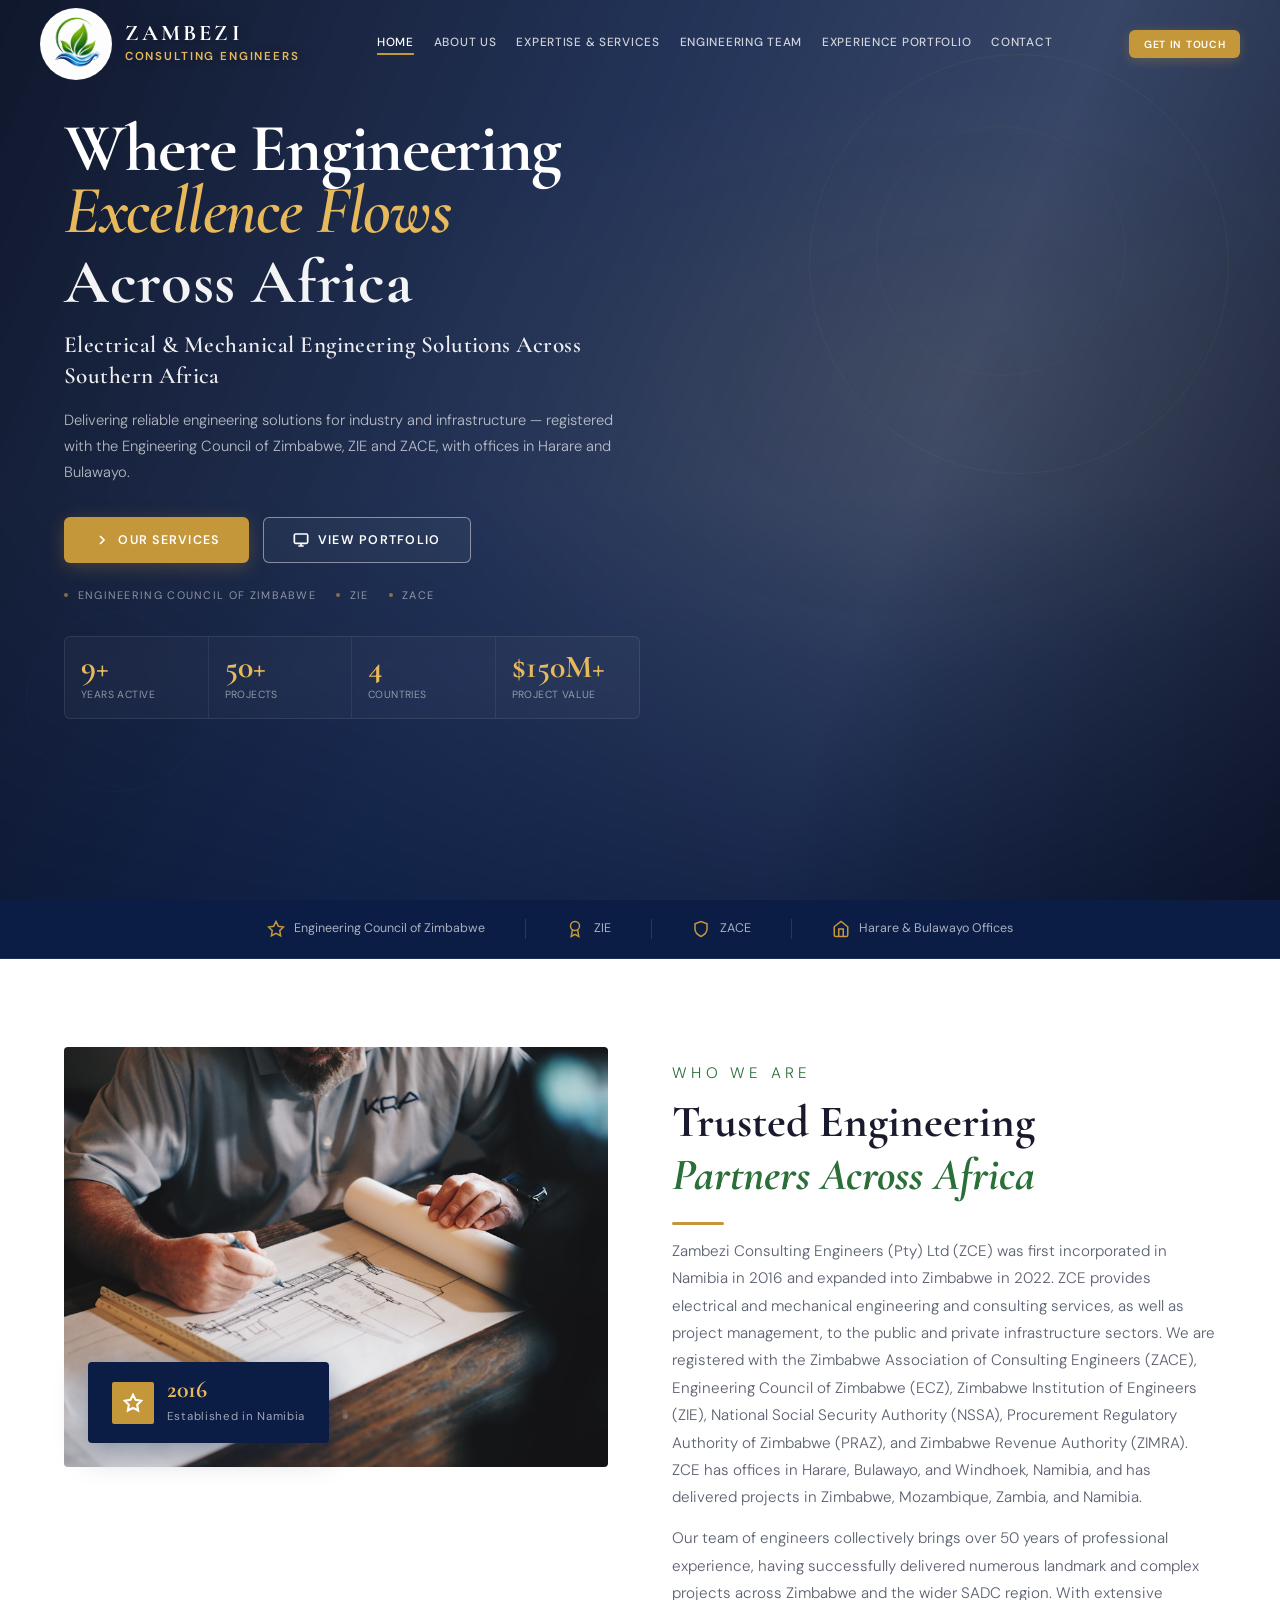
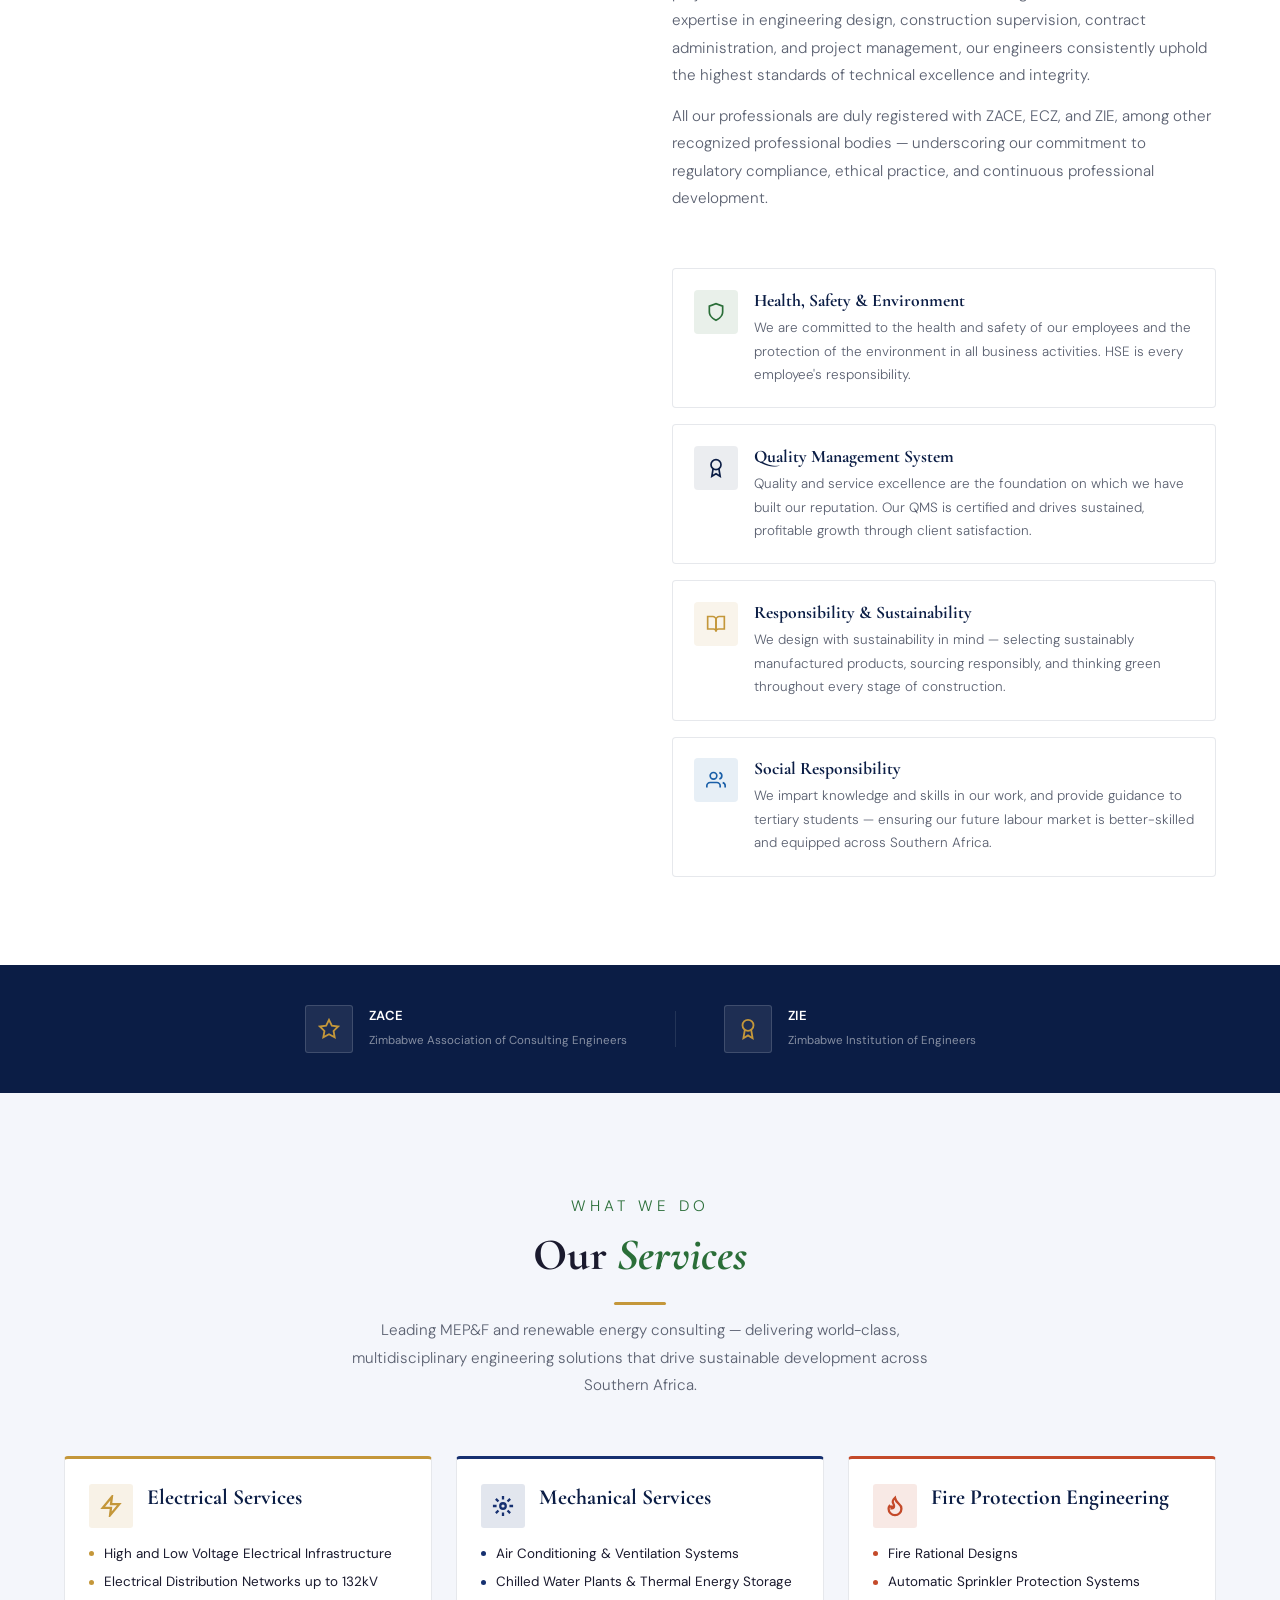
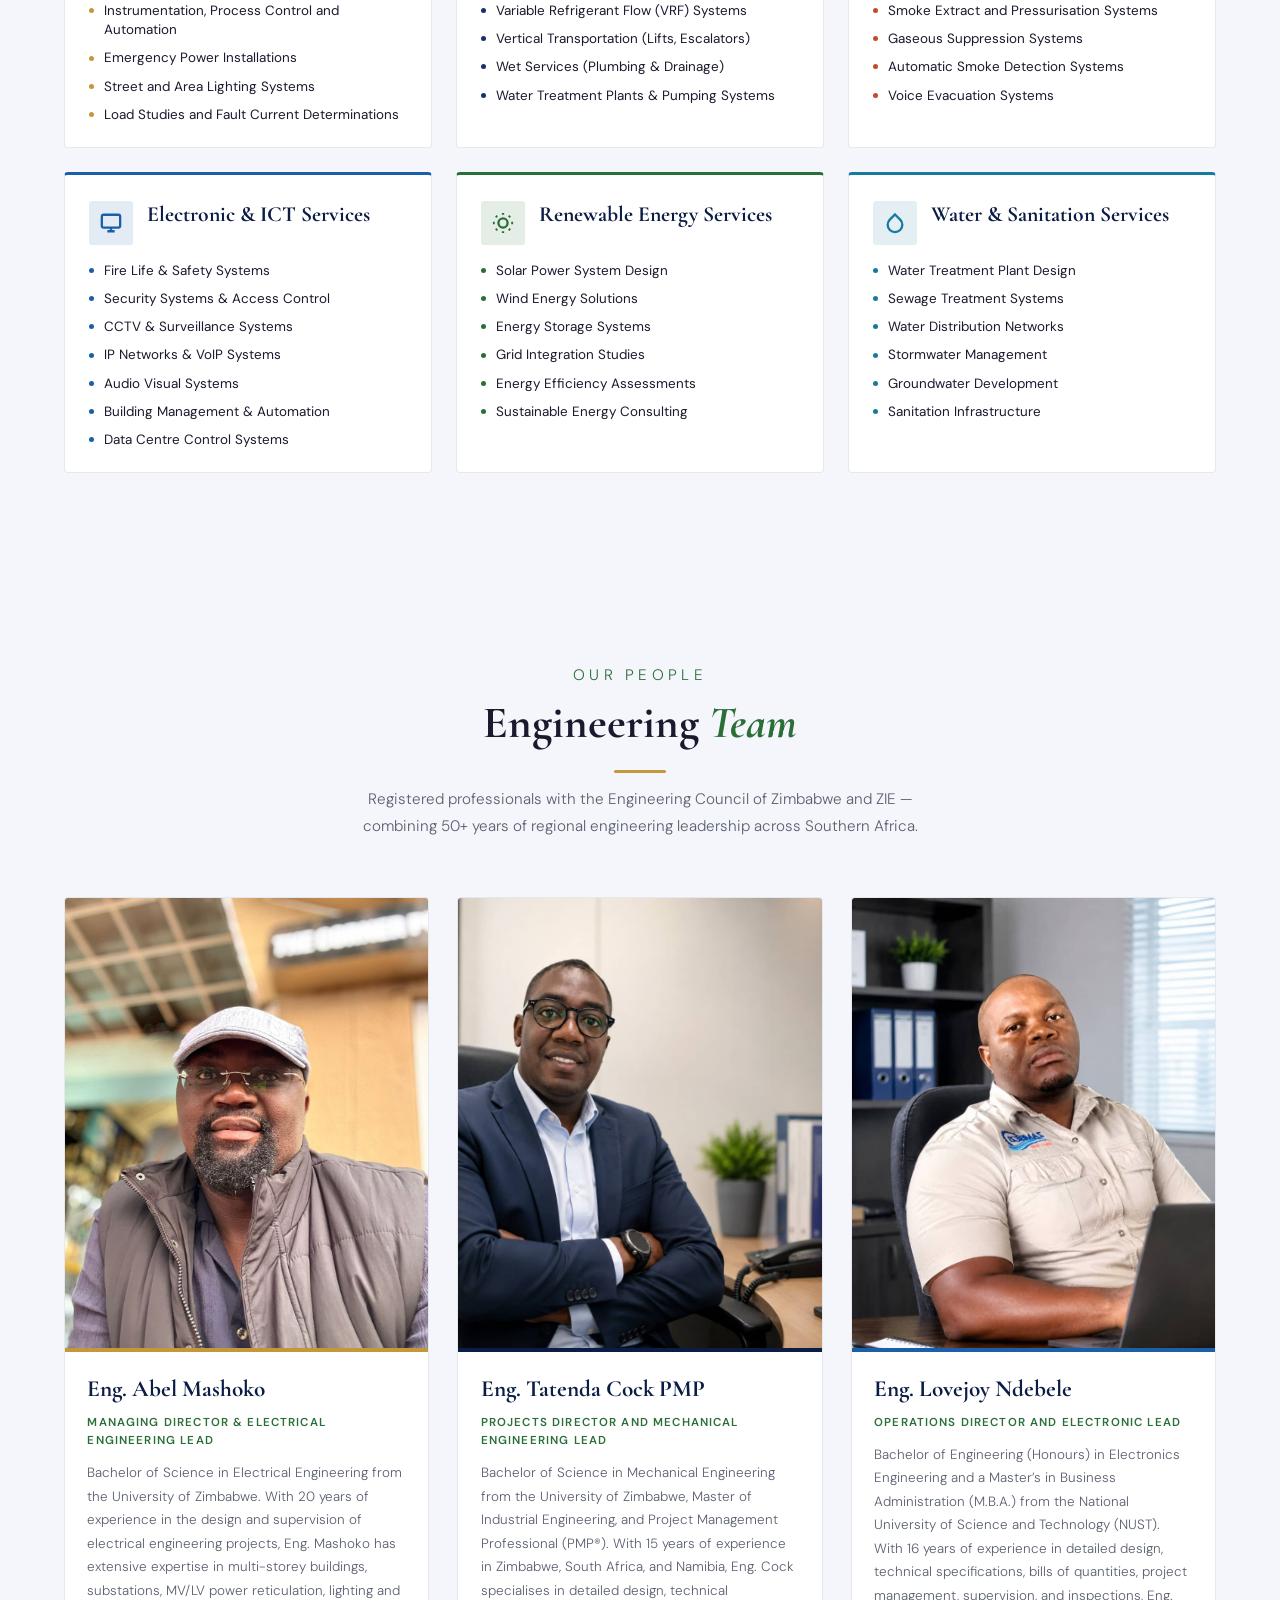
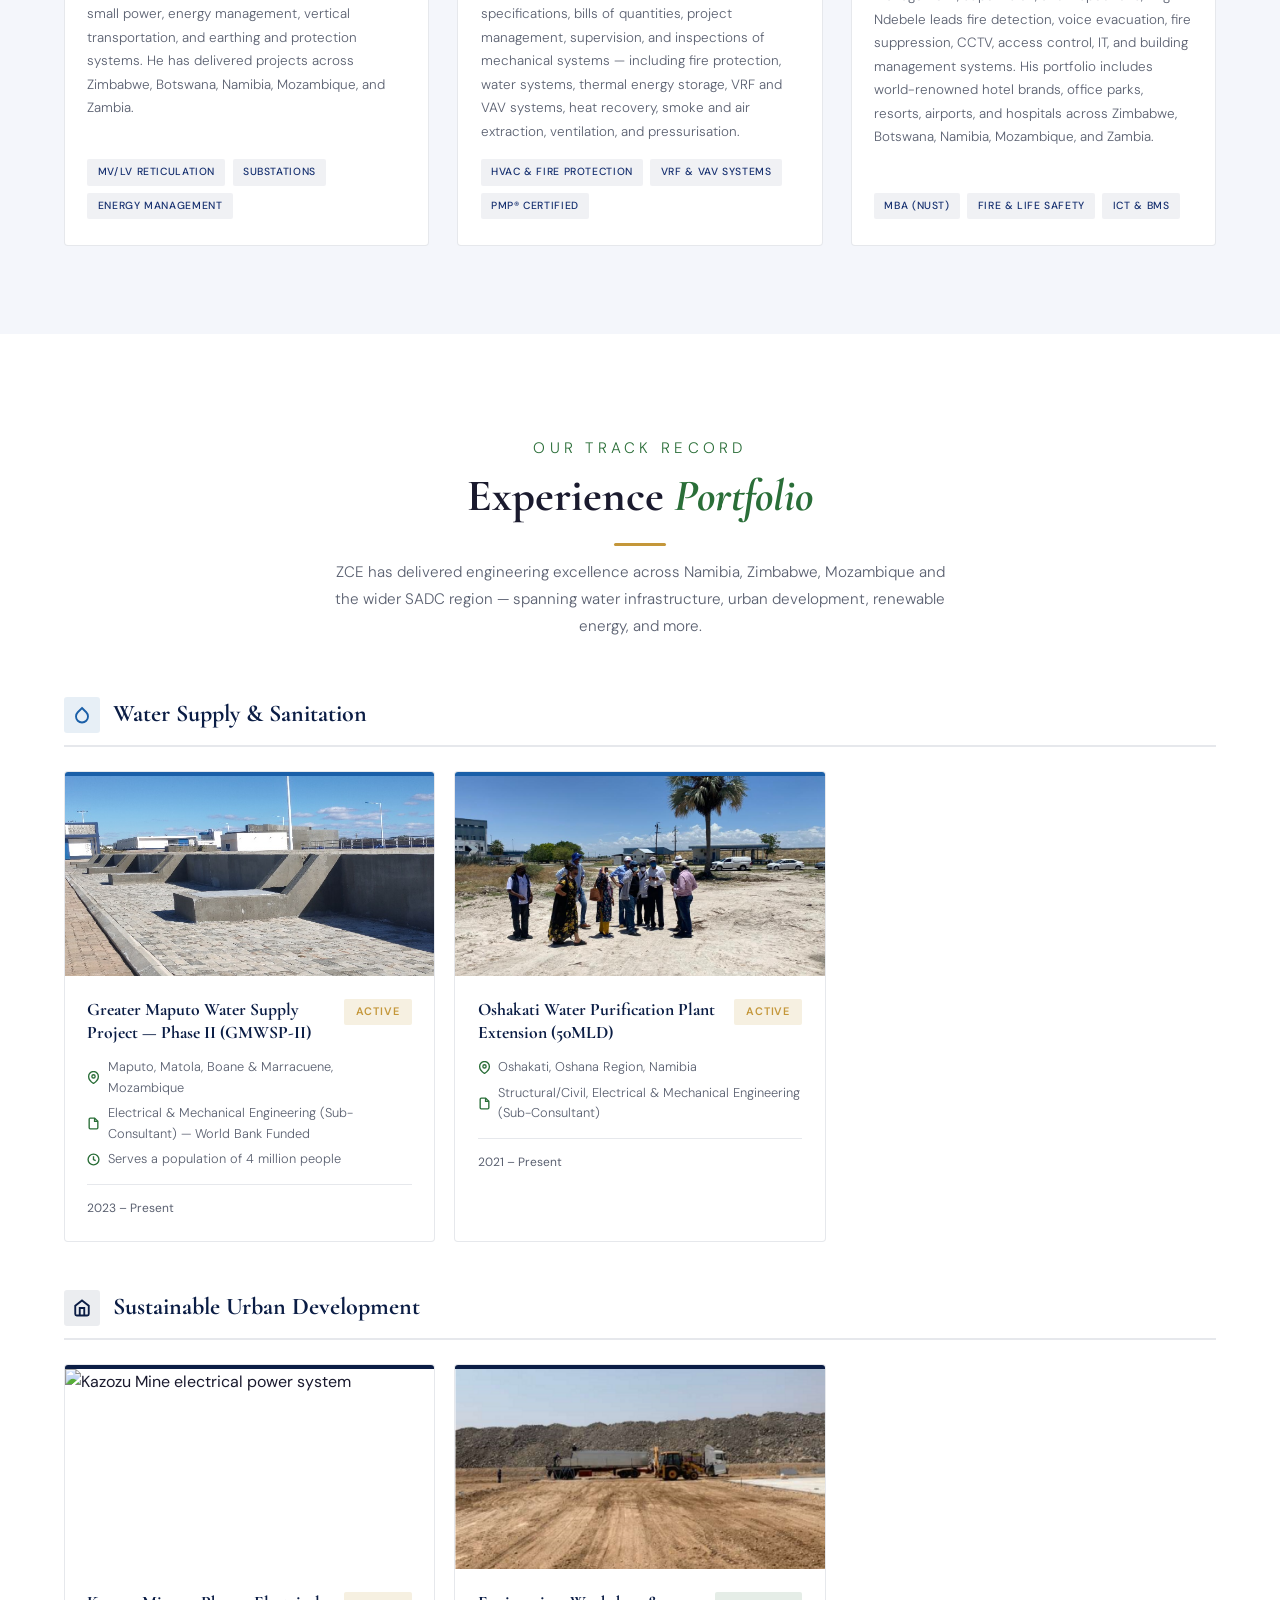
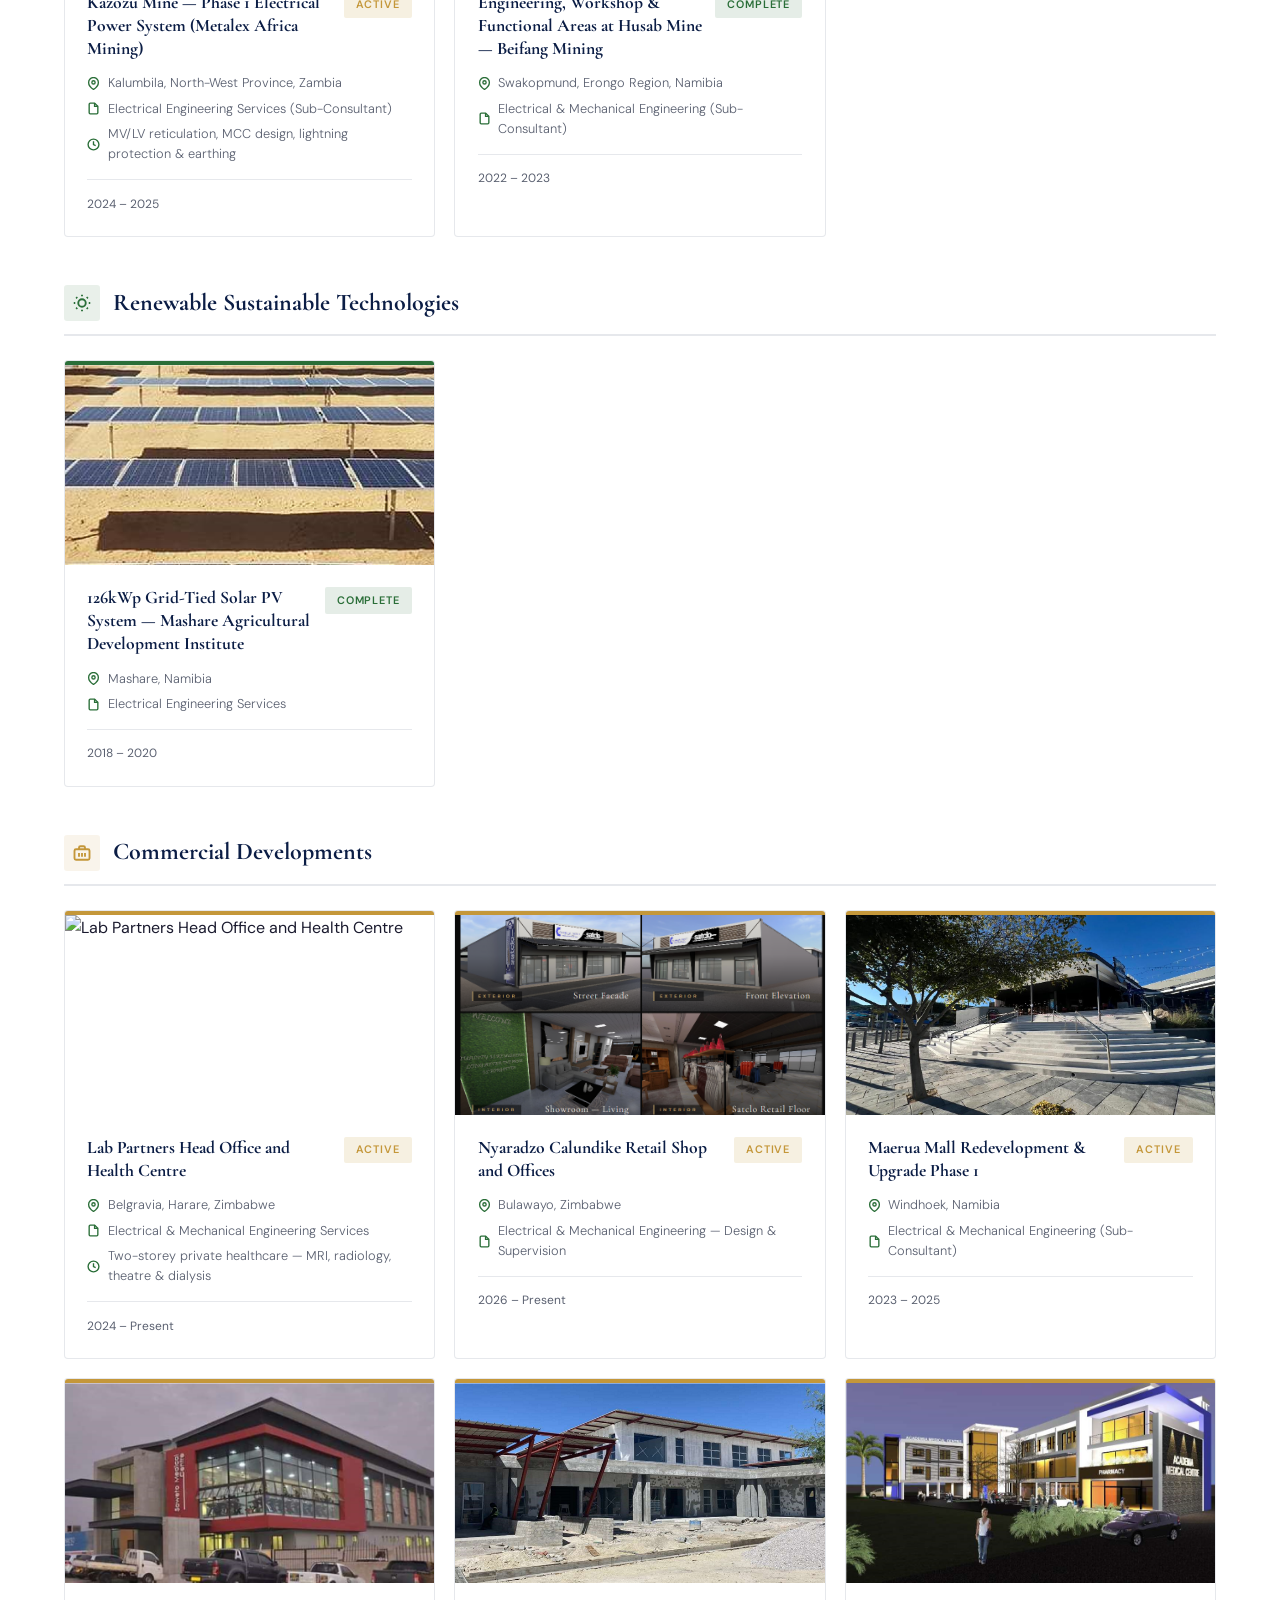
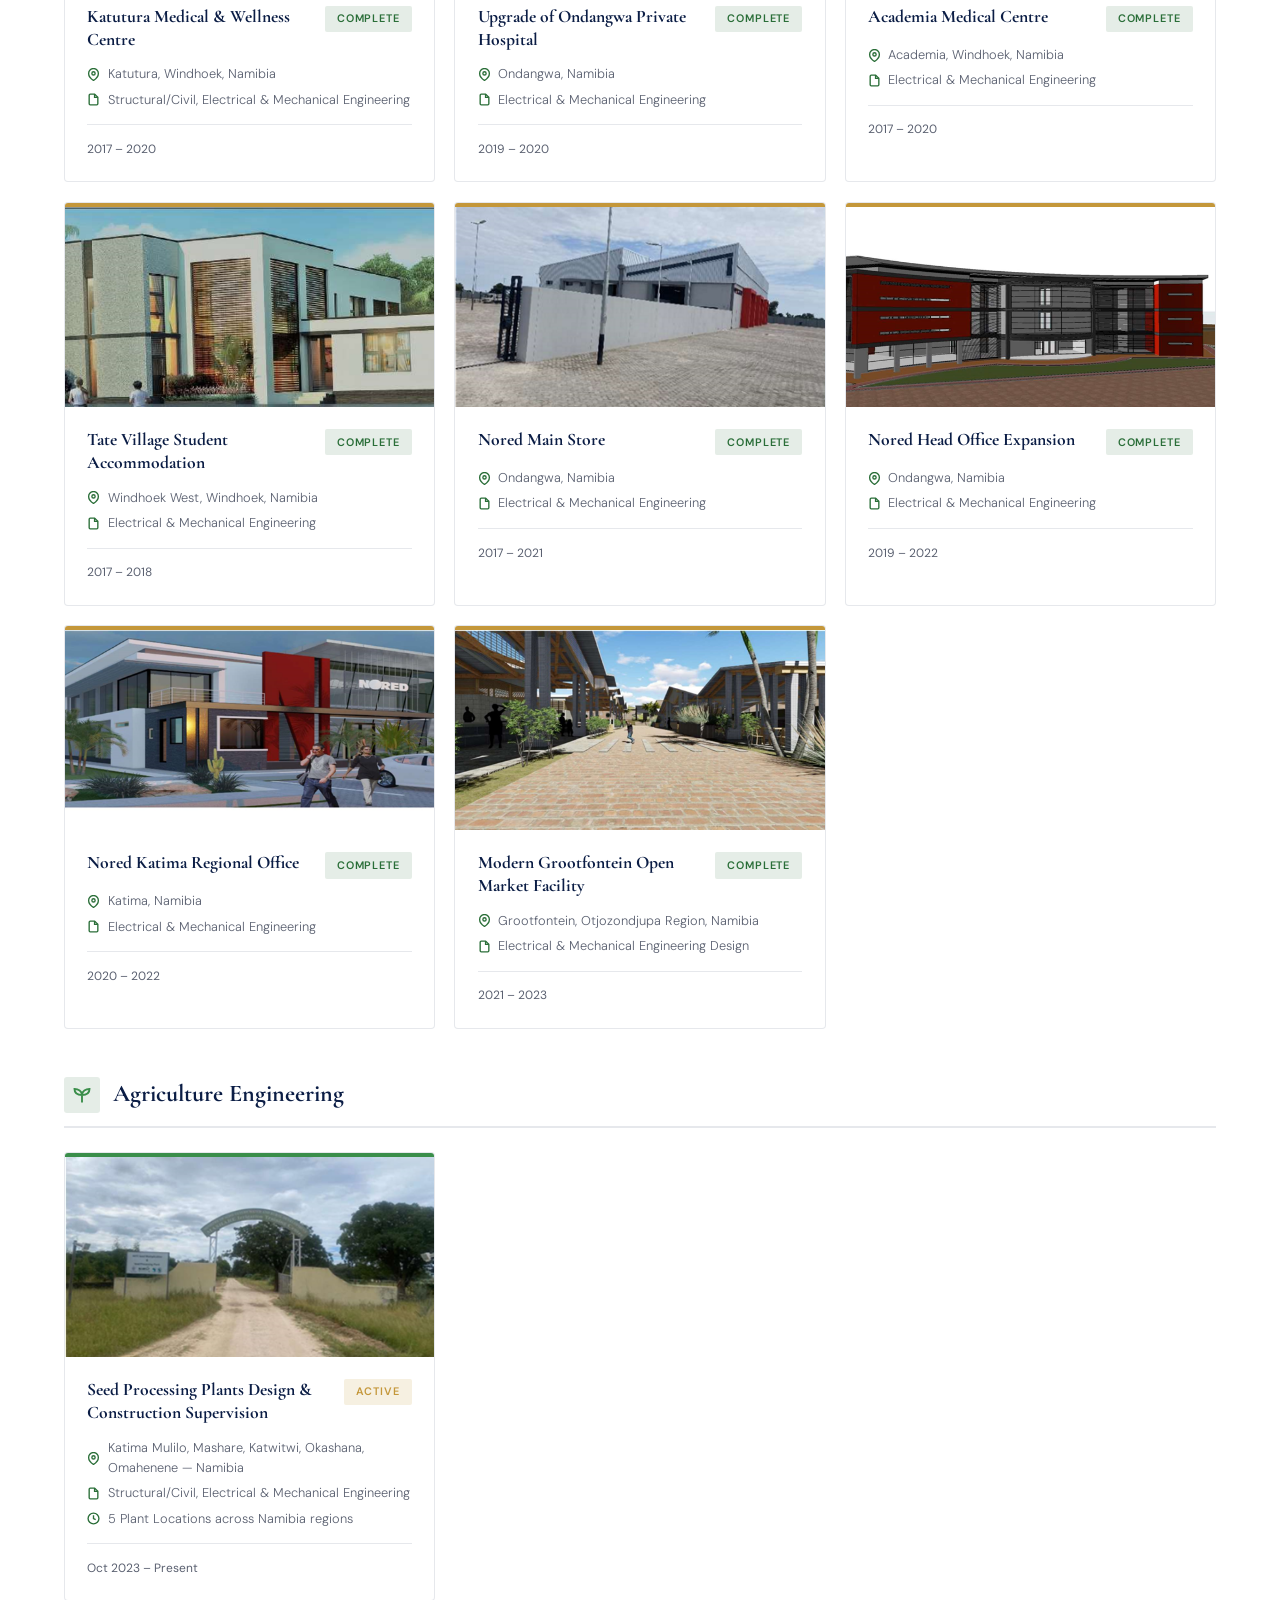
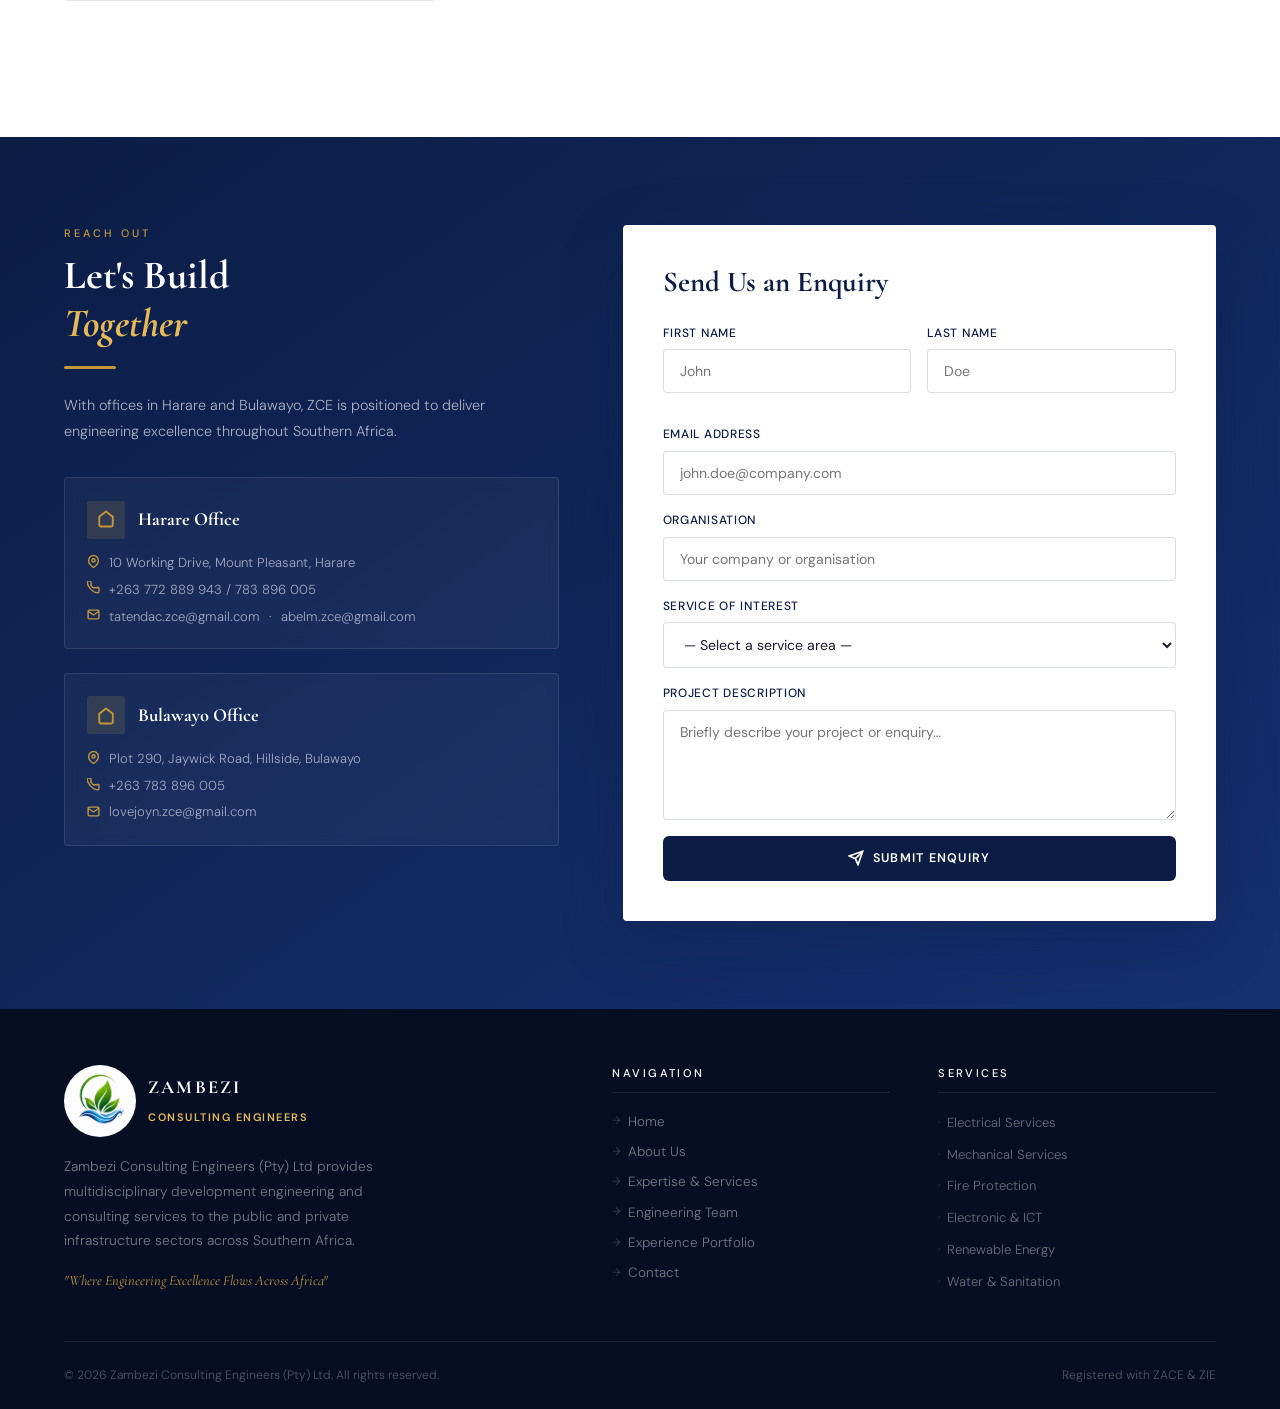
==== commit bf94fab5: "Replace ACEN/GBCSA/ECN with ZACE and ZIE as registered bodies" ====
--- a/index.html
+++ b/index.html
@@ -3,7 +3,7 @@
 <head>
 <meta charset="UTF-8">
 <meta name="viewport" content="width=device-width, initial-scale=1.0">
-<meta name="description" content="Zambezi Consulting Engineers — multidisciplinary development engineering and consulting across Southern Africa. ACEN &amp; GBCSA registered.">
+<meta name="description" content="Zambezi Consulting Engineers — multidisciplinary development engineering and consulting across Southern Africa. ZACE &amp; ZIE registered.">
 <title>Zambezi Consulting Engineers — Engineering Excellence Across Africa</title>
 <link rel="icon" href="images/favicon.png" type="image/png" sizes="144x144">
 <link rel="apple-touch-icon" href="images/apple-touch-icon.png" sizes="360x360">
@@ -193,18 +193,8 @@
           <svg width="22" height="22" viewBox="0 0 24 24" fill="none" stroke="currentColor" stroke-width="2"><path d="M12 2l3.09 6.26L22 9.27l-5 4.87 1.18 6.88L12 17.77l-6.18 3.25L7 14.14 2 9.27l6.91-1.01L12 2z"/></svg>
         </div>
         <div class="reg-text">
-          <strong>ACEN</strong>
-          <span>Association of Consulting Engineers of Namibia</span>
-        </div>
-      </div>
-      <div class="reg-sep"></div>
-      <div class="reg-item">
-        <div class="reg-icon">
-          <svg width="22" height="22" viewBox="0 0 24 24" fill="none" stroke="currentColor" stroke-width="2"><path d="M12 22s8-4 8-10V5l-8-3-8 3v7c0 6 8 10 8 10z"/></svg>
-        </div>
-        <div class="reg-text">
-          <strong>GBCSA</strong>
-          <span>Green Building Council South Africa</span>
+          <strong>ZACE</strong>
+          <span>Zimbabwe Association of Consulting Engineers</span>
         </div>
       </div>
       <div class="reg-sep"></div>
@@ -213,8 +203,8 @@
           <svg width="22" height="22" viewBox="0 0 24 24" fill="none" stroke="currentColor" stroke-width="2"><circle cx="12" cy="8" r="6"/><path d="M15.477 12.89L17 22l-5-3-5 3 1.523-9.11"/></svg>
         </div>
         <div class="reg-text">
-          <strong>ECN</strong>
-          <span>Engineering Council of Namibia</span>
+          <strong>ZIE</strong>
+          <span>Zimbabwe Institution of Engineers</span>
         </div>
       </div>
     </div>
@@ -910,7 +900,7 @@
 
     <div class="footer-bottom">
       <span class="footer-copy">© 2026 Zambezi Consulting Engineers (Pty) Ltd. All rights reserved.</span>
-      <span class="footer-copy">Registered with ACEN &amp; GBCSA</span>
+      <span class="footer-copy">Registered with ZACE &amp; ZIE</span>
     </div>
   </div>
 </footer>
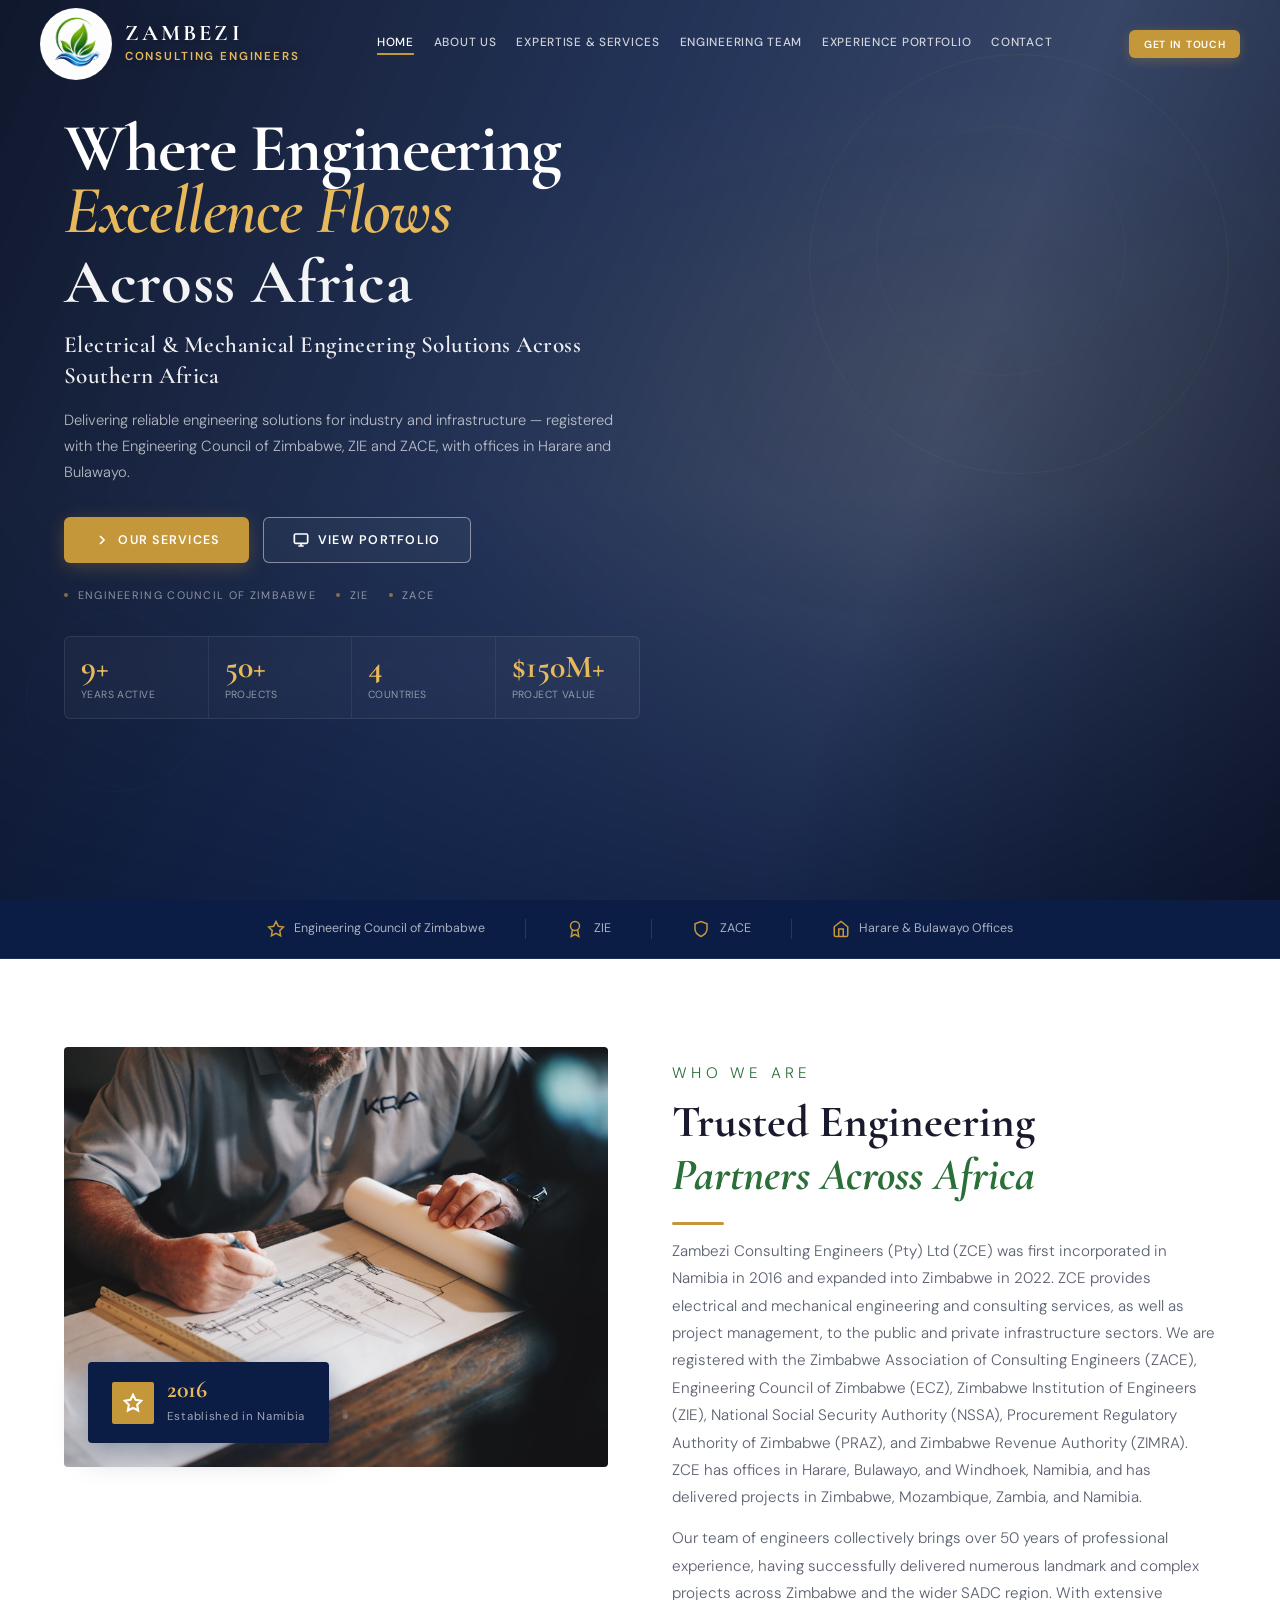
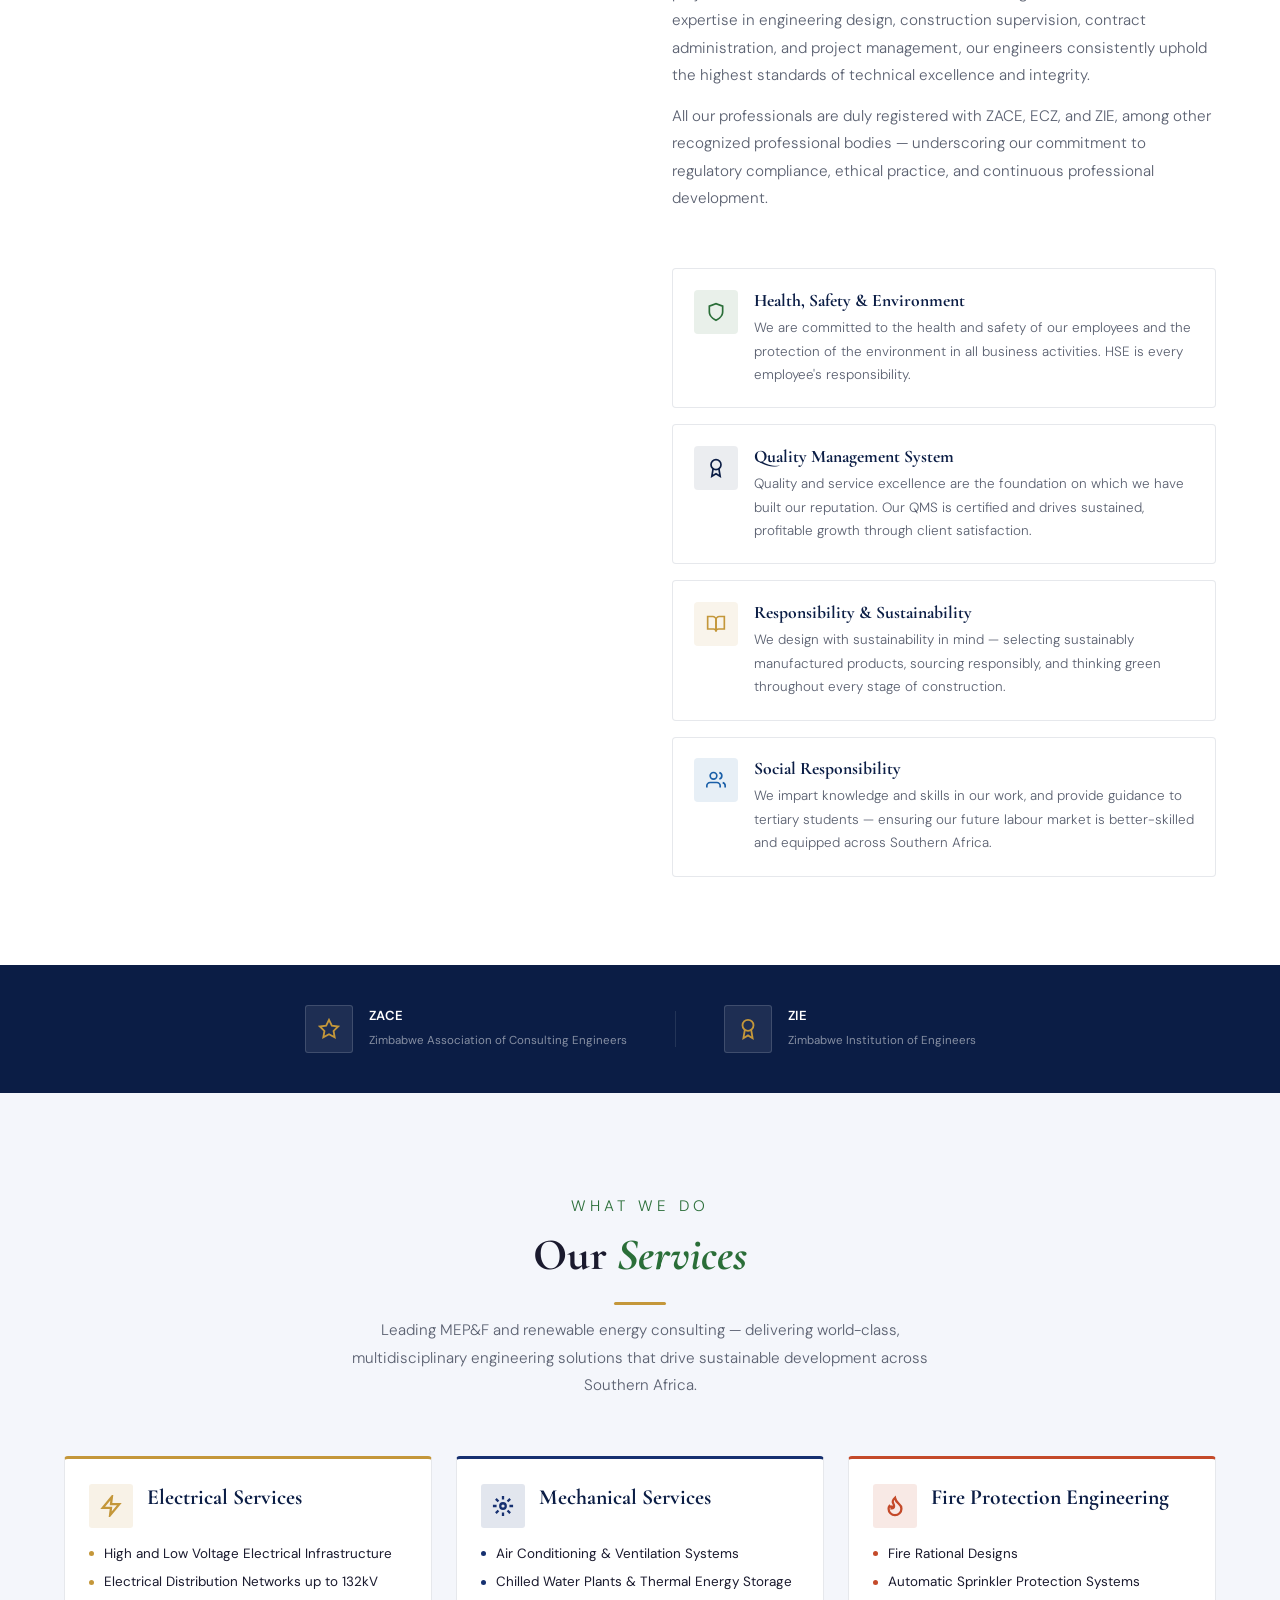
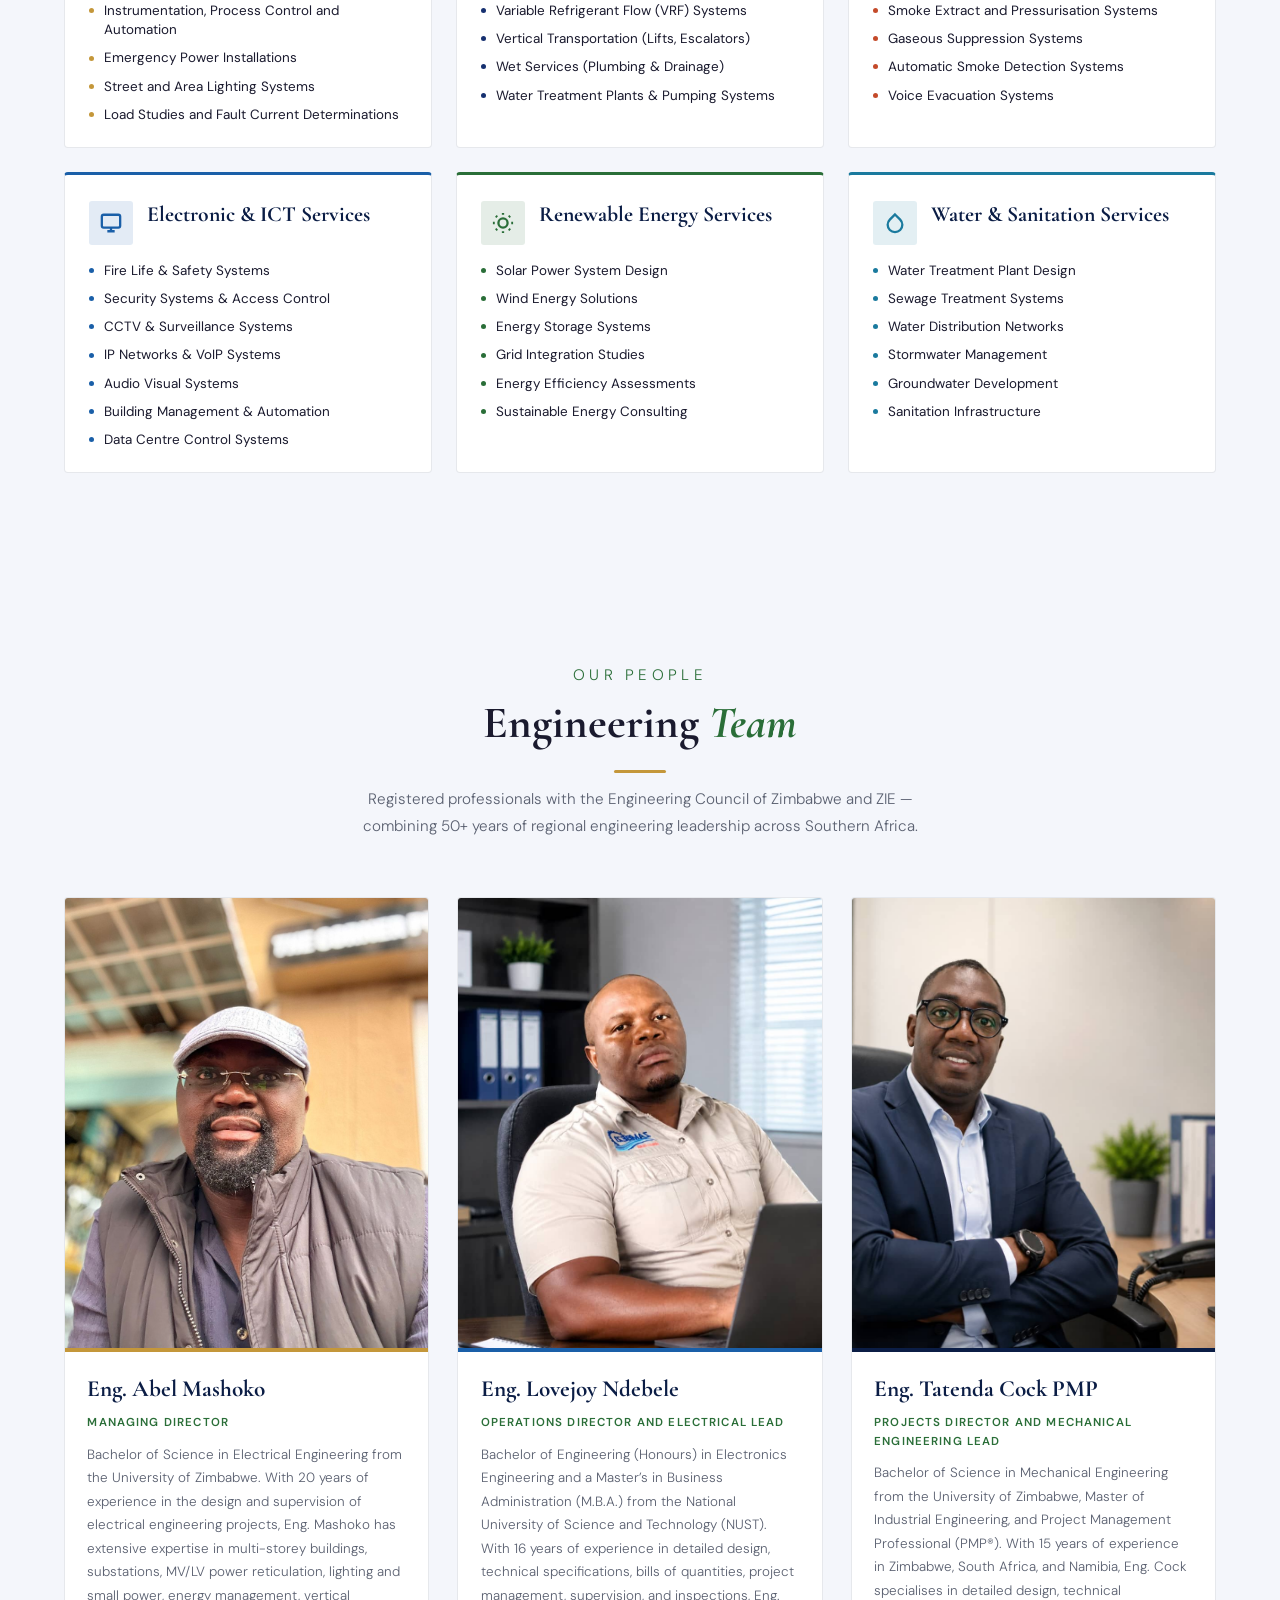
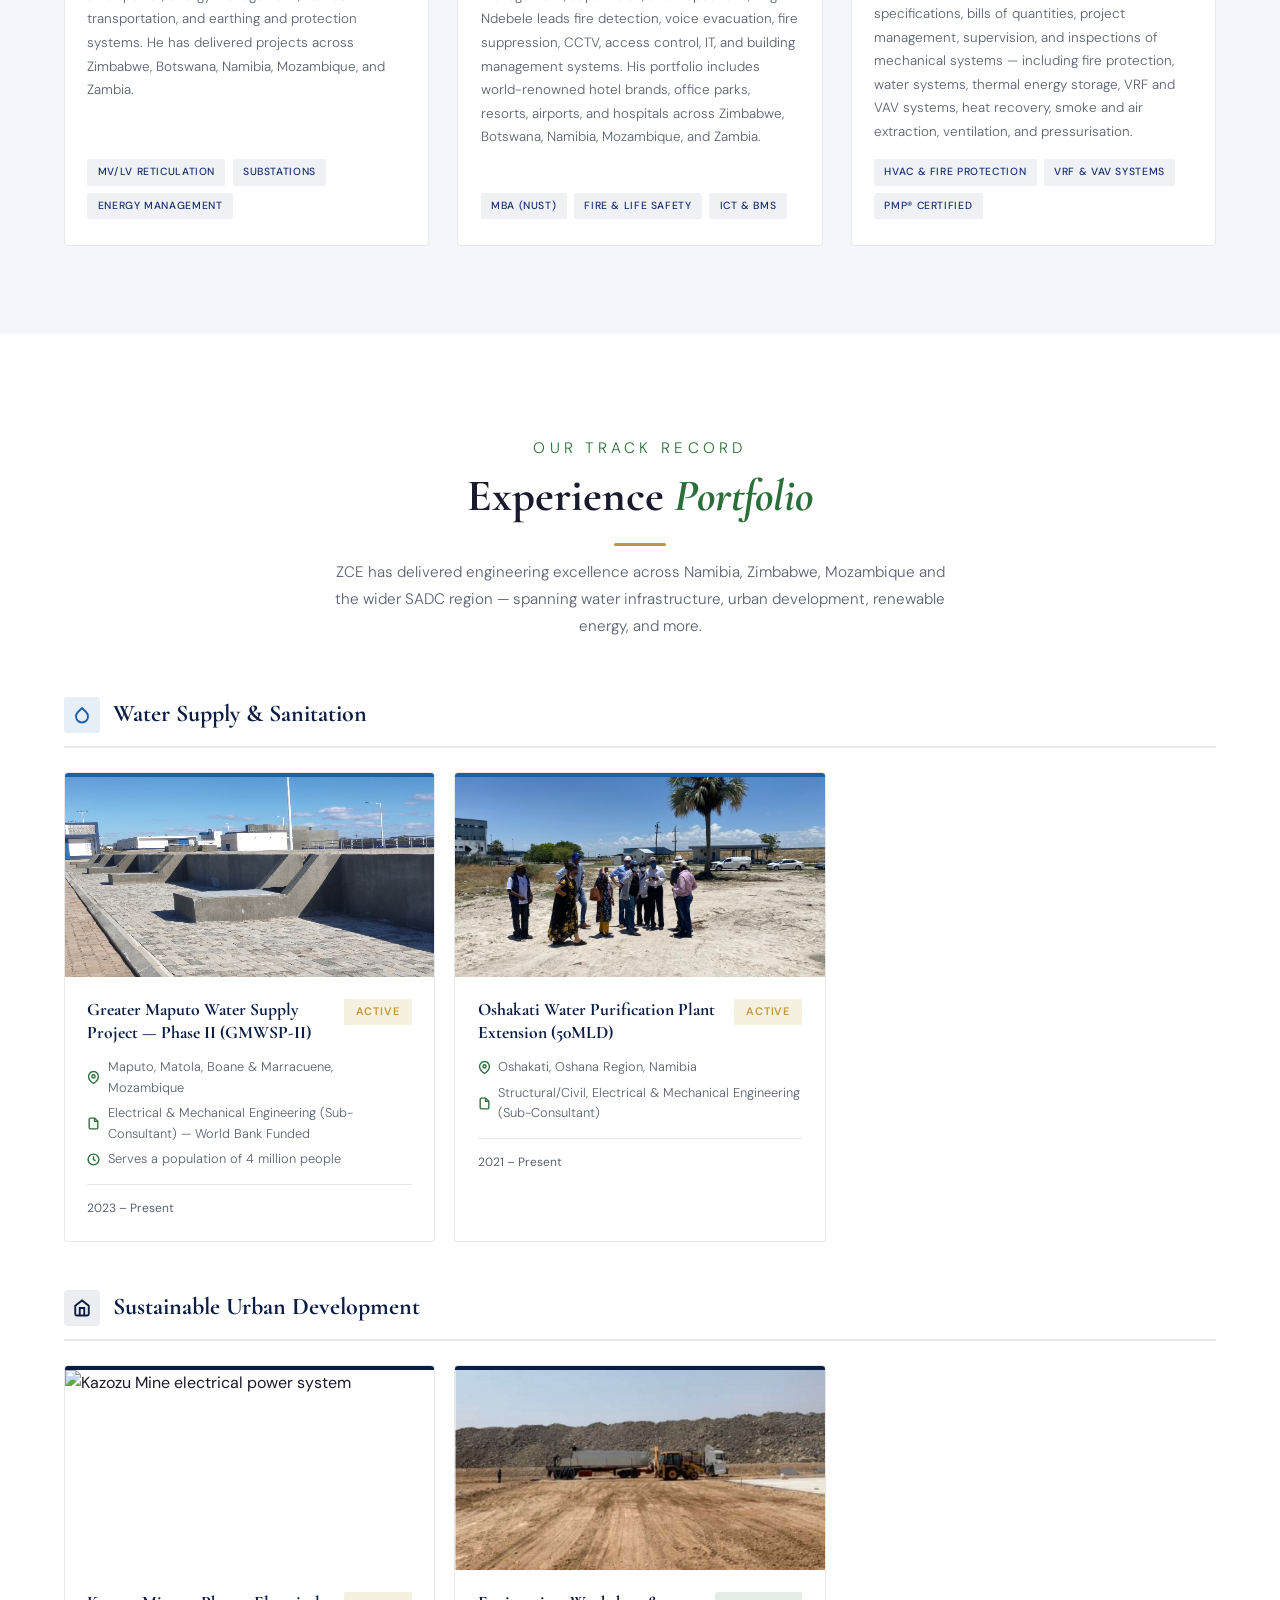
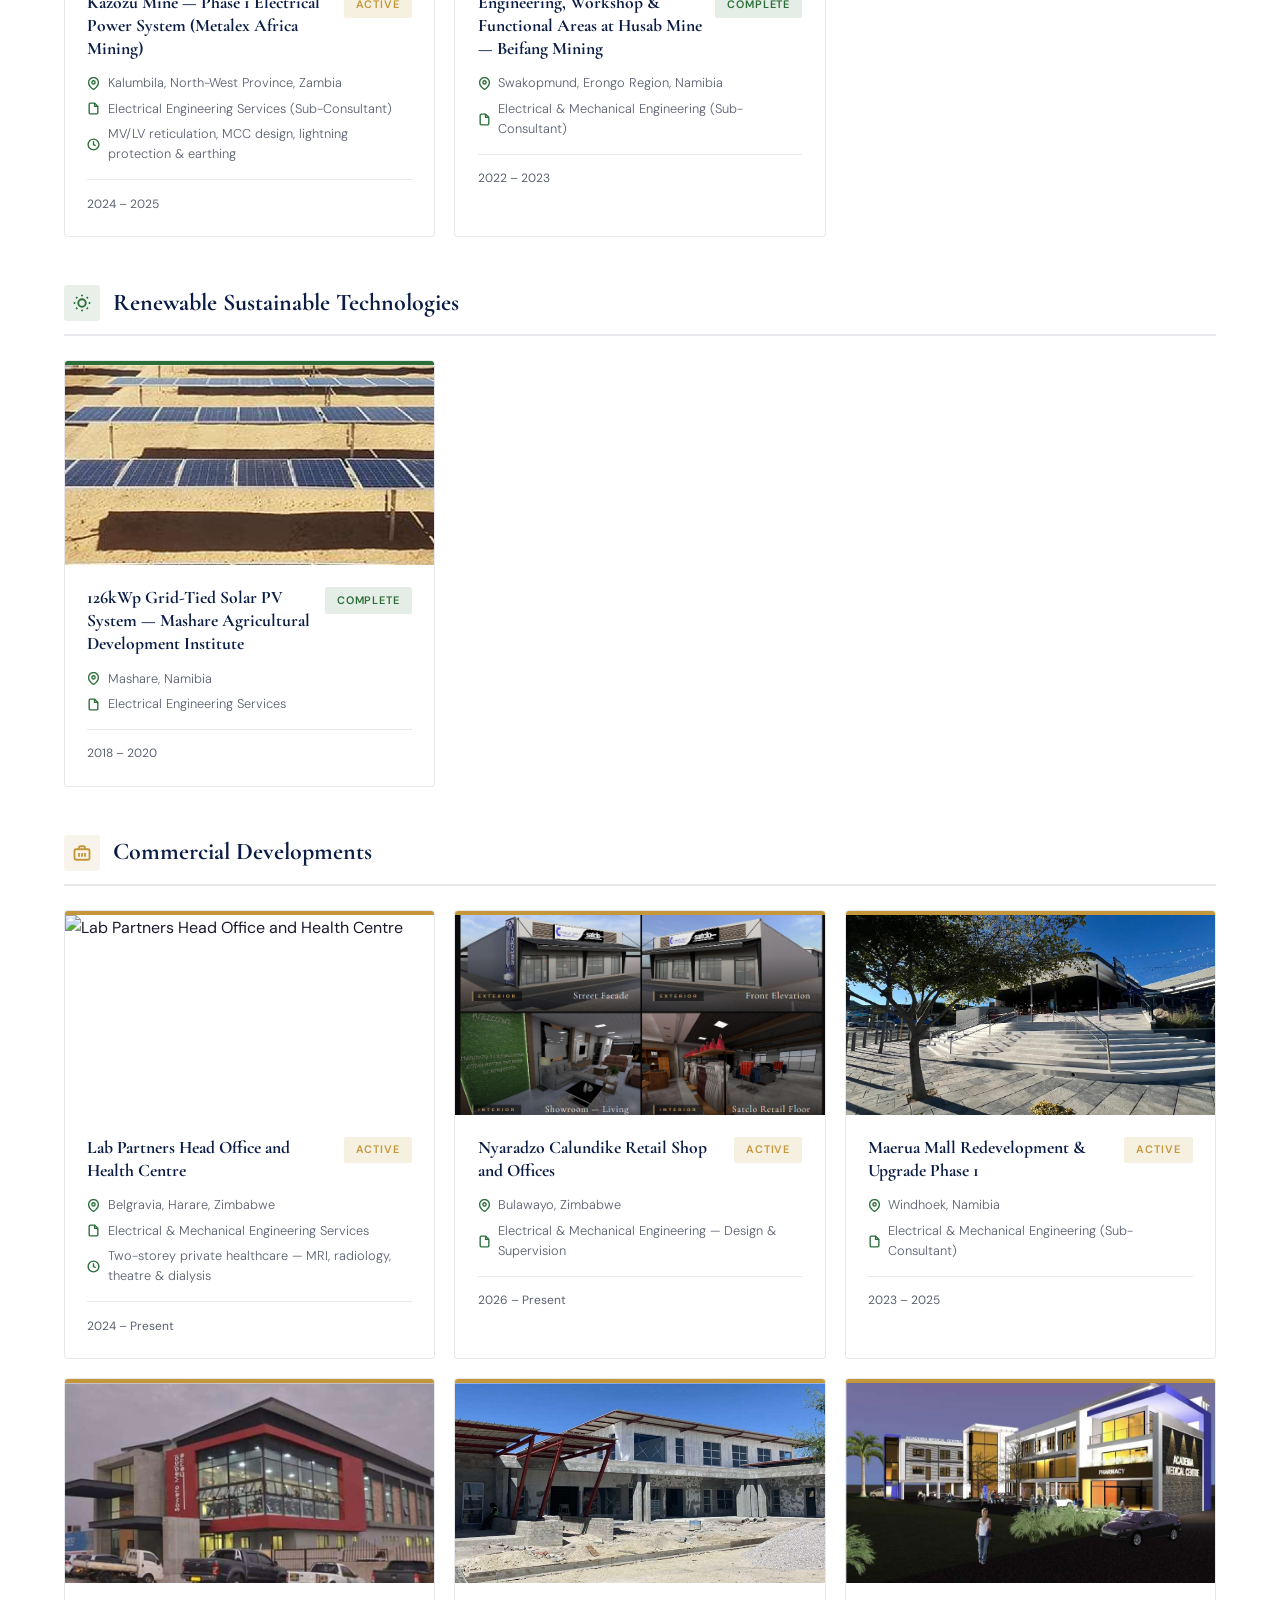
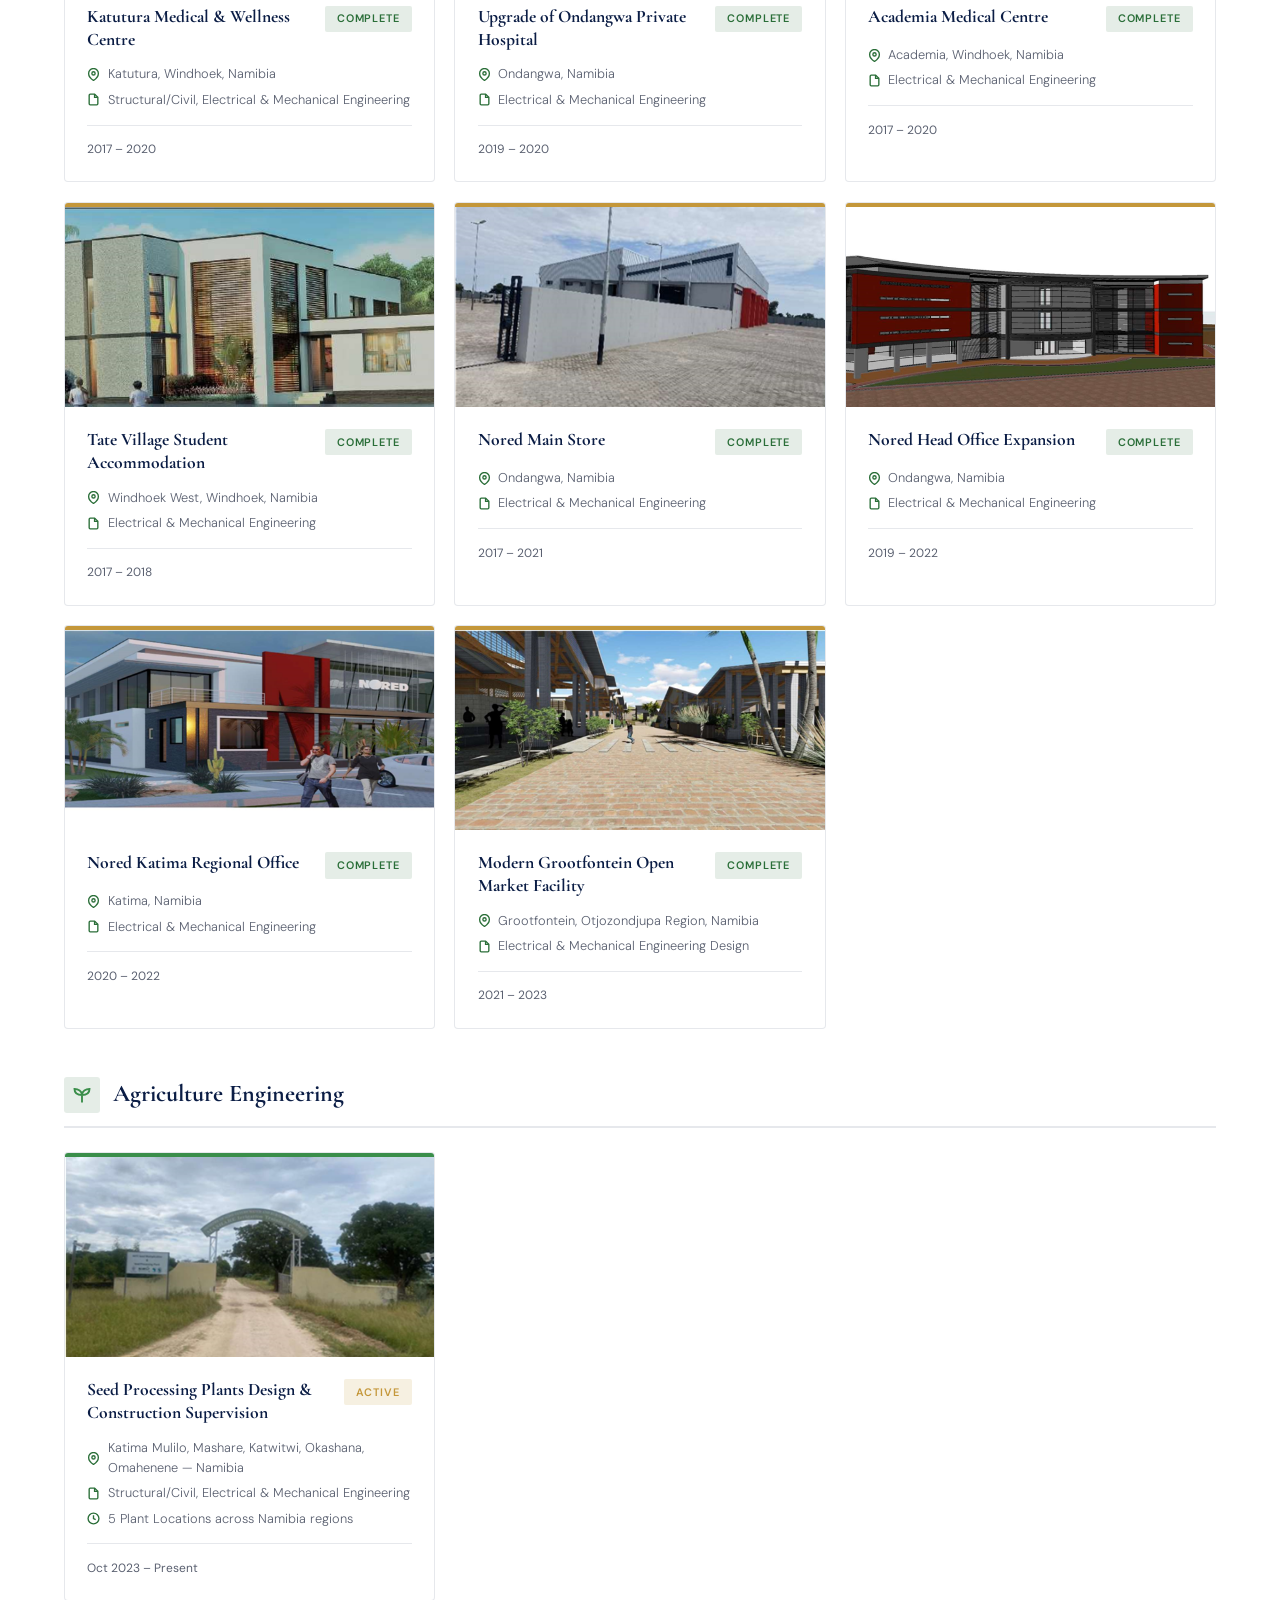
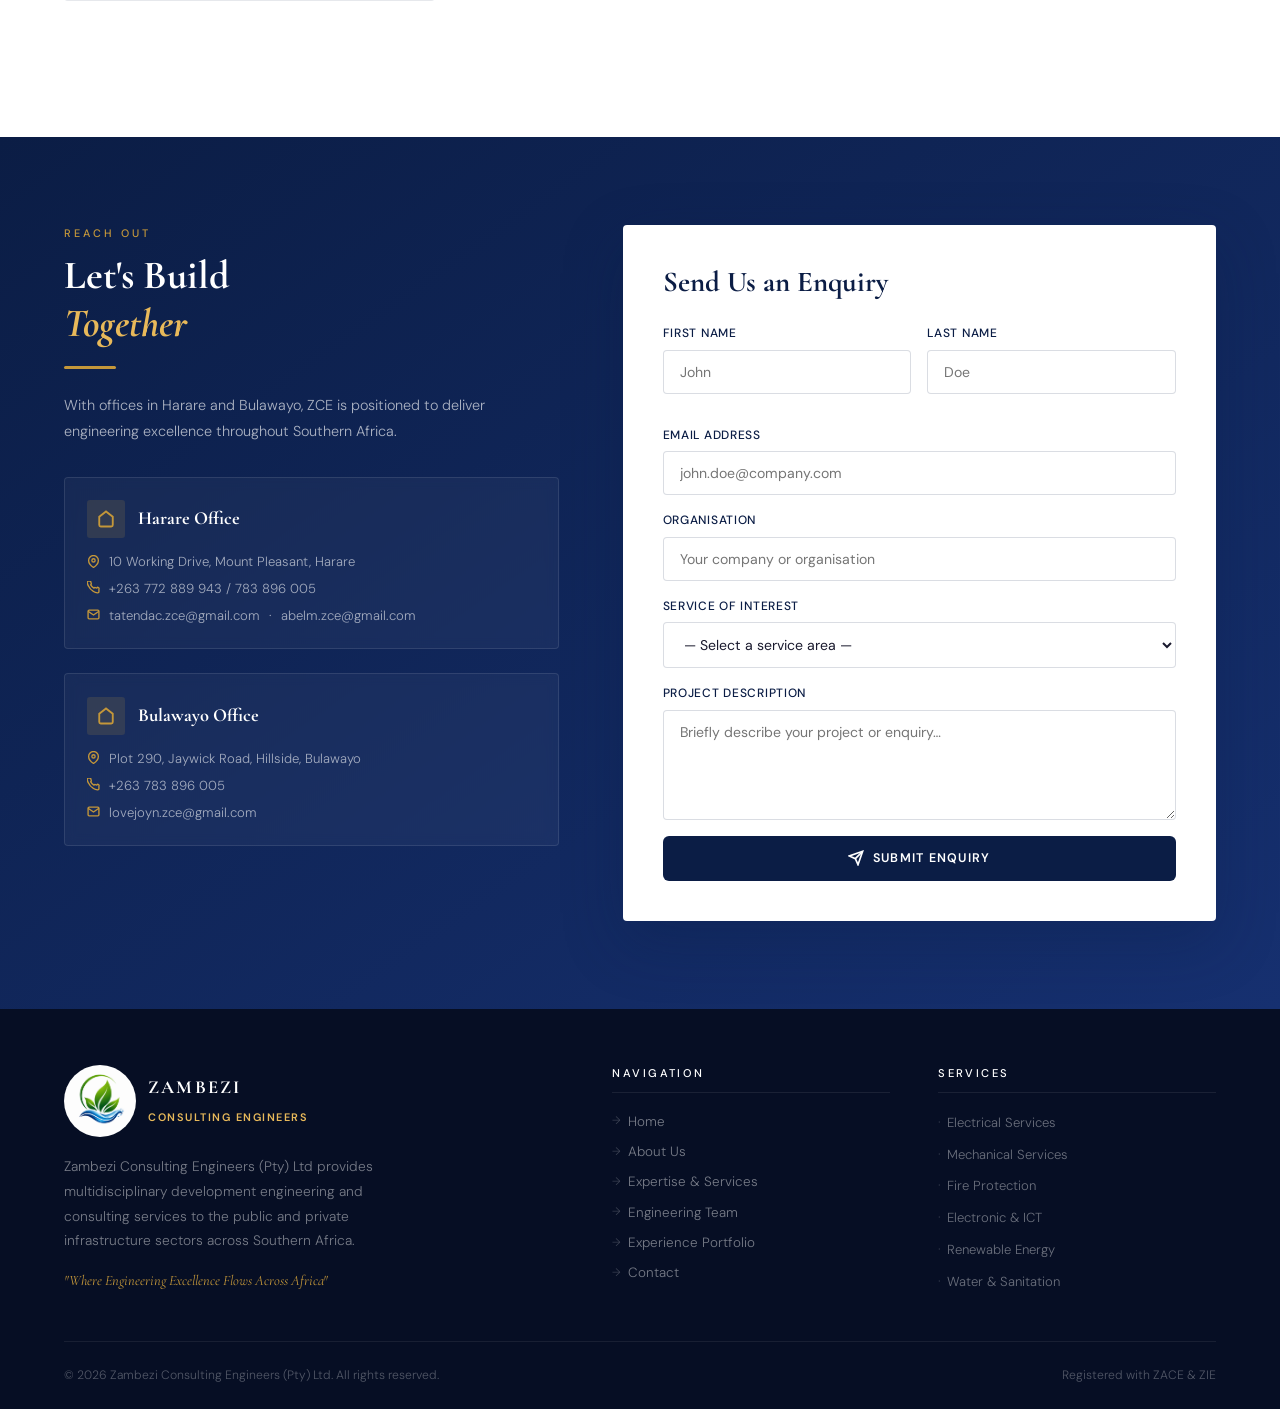
==== commit 592f8fe7: "Update Lovejoy and Abel roles, move Lovejoy above Tatenda on team page" ====
--- a/index.html
+++ b/index.html
@@ -347,12 +347,29 @@
         </div>
         <div class="team-card-body">
           <h3 class="team-card-name">Eng. Abel Mashoko</h3>
-          <p class="team-card-role">Managing Director &amp; Electrical Engineering Lead</p>
+          <p class="team-card-role">Managing Director</p>
           <p class="team-card-bio">Bachelor of Science in Electrical Engineering from the University of Zimbabwe. With 20 years of experience in the design and supervision of electrical engineering projects, Eng. Mashoko has extensive expertise in multi-storey buildings, substations, MV/LV power reticulation, lighting and small power, energy management, vertical transportation, and earthing and protection systems. He has delivered projects across Zimbabwe, Botswana, Namibia, Mozambique, and Zambia.</p>
           <ul class="team-card-tags" aria-label="Areas of expertise">
             <li>MV/LV Reticulation</li>
             <li>Substations</li>
             <li>Energy Management</li>
+          </ul>
+        </div>
+      </article>
+
+      <article class="team-card reveal">
+        <div class="team-card-photo-wrap">
+          <img class="team-card-photo" src="images/Lovejoy.jpeg" alt="Eng. Lovejoy Ndebele" width="400" height="480" loading="lazy">
+          <div class="team-card-accent" style="background:var(--water)"></div>
+        </div>
+        <div class="team-card-body">
+          <h3 class="team-card-name">Eng. Lovejoy Ndebele</h3>
+          <p class="team-card-role">Operations Director and Electrical Lead</p>
+          <p class="team-card-bio">Bachelor of Engineering (Honours) in Electronics Engineering and a Master&rsquo;s in Business Administration (M.B.A.) from the National University of Science and Technology (NUST). With 16 years of experience in detailed design, technical specifications, bills of quantities, project management, supervision, and inspections, Eng. Ndebele leads fire detection, voice evacuation, fire suppression, CCTV, access control, IT, and building management systems. His portfolio includes world-renowned hotel brands, office parks, resorts, airports, and hospitals across Zimbabwe, Botswana, Namibia, Mozambique, and Zambia.</p>
+          <ul class="team-card-tags" aria-label="Areas of expertise">
+            <li>MBA (NUST)</li>
+            <li>Fire &amp; Life Safety</li>
+            <li>ICT &amp; BMS</li>
           </ul>
         </div>
       </article>
@@ -370,23 +387,6 @@
             <li>HVAC &amp; Fire Protection</li>
             <li>VRF &amp; VAV Systems</li>
             <li>PMP&reg; Certified</li>
-          </ul>
-        </div>
-      </article>
-
-      <article class="team-card reveal">
-        <div class="team-card-photo-wrap">
-          <img class="team-card-photo" src="images/Lovejoy.jpeg" alt="Eng. Lovejoy Ndebele" width="400" height="480" loading="lazy">
-          <div class="team-card-accent" style="background:var(--water)"></div>
-        </div>
-        <div class="team-card-body">
-          <h3 class="team-card-name">Eng. Lovejoy Ndebele</h3>
-          <p class="team-card-role">Operations Director and Electronic Lead</p>
-          <p class="team-card-bio">Bachelor of Engineering (Honours) in Electronics Engineering and a Master&rsquo;s in Business Administration (M.B.A.) from the National University of Science and Technology (NUST). With 16 years of experience in detailed design, technical specifications, bills of quantities, project management, supervision, and inspections, Eng. Ndebele leads fire detection, voice evacuation, fire suppression, CCTV, access control, IT, and building management systems. His portfolio includes world-renowned hotel brands, office parks, resorts, airports, and hospitals across Zimbabwe, Botswana, Namibia, Mozambique, and Zambia.</p>
-          <ul class="team-card-tags" aria-label="Areas of expertise">
-            <li>MBA (NUST)</li>
-            <li>Fire &amp; Life Safety</li>
-            <li>ICT &amp; BMS</li>
           </ul>
         </div>
       </article>
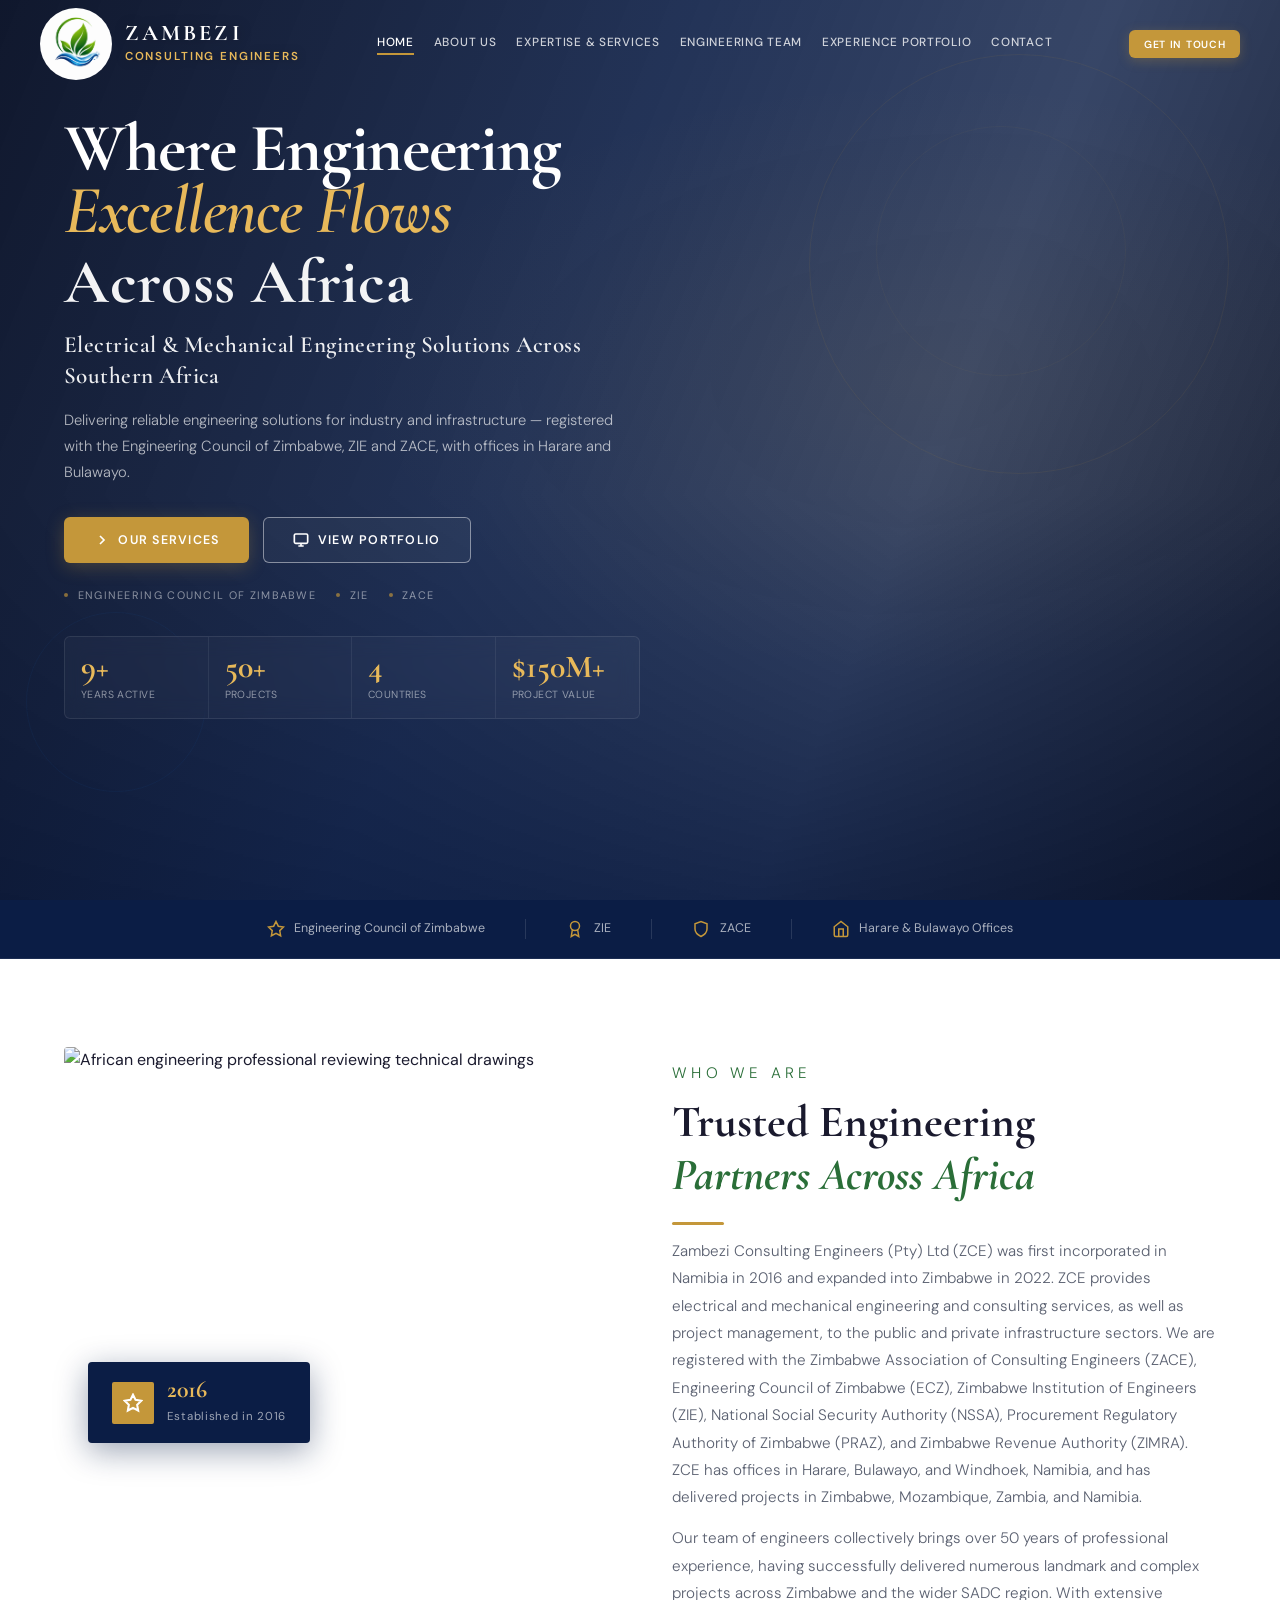
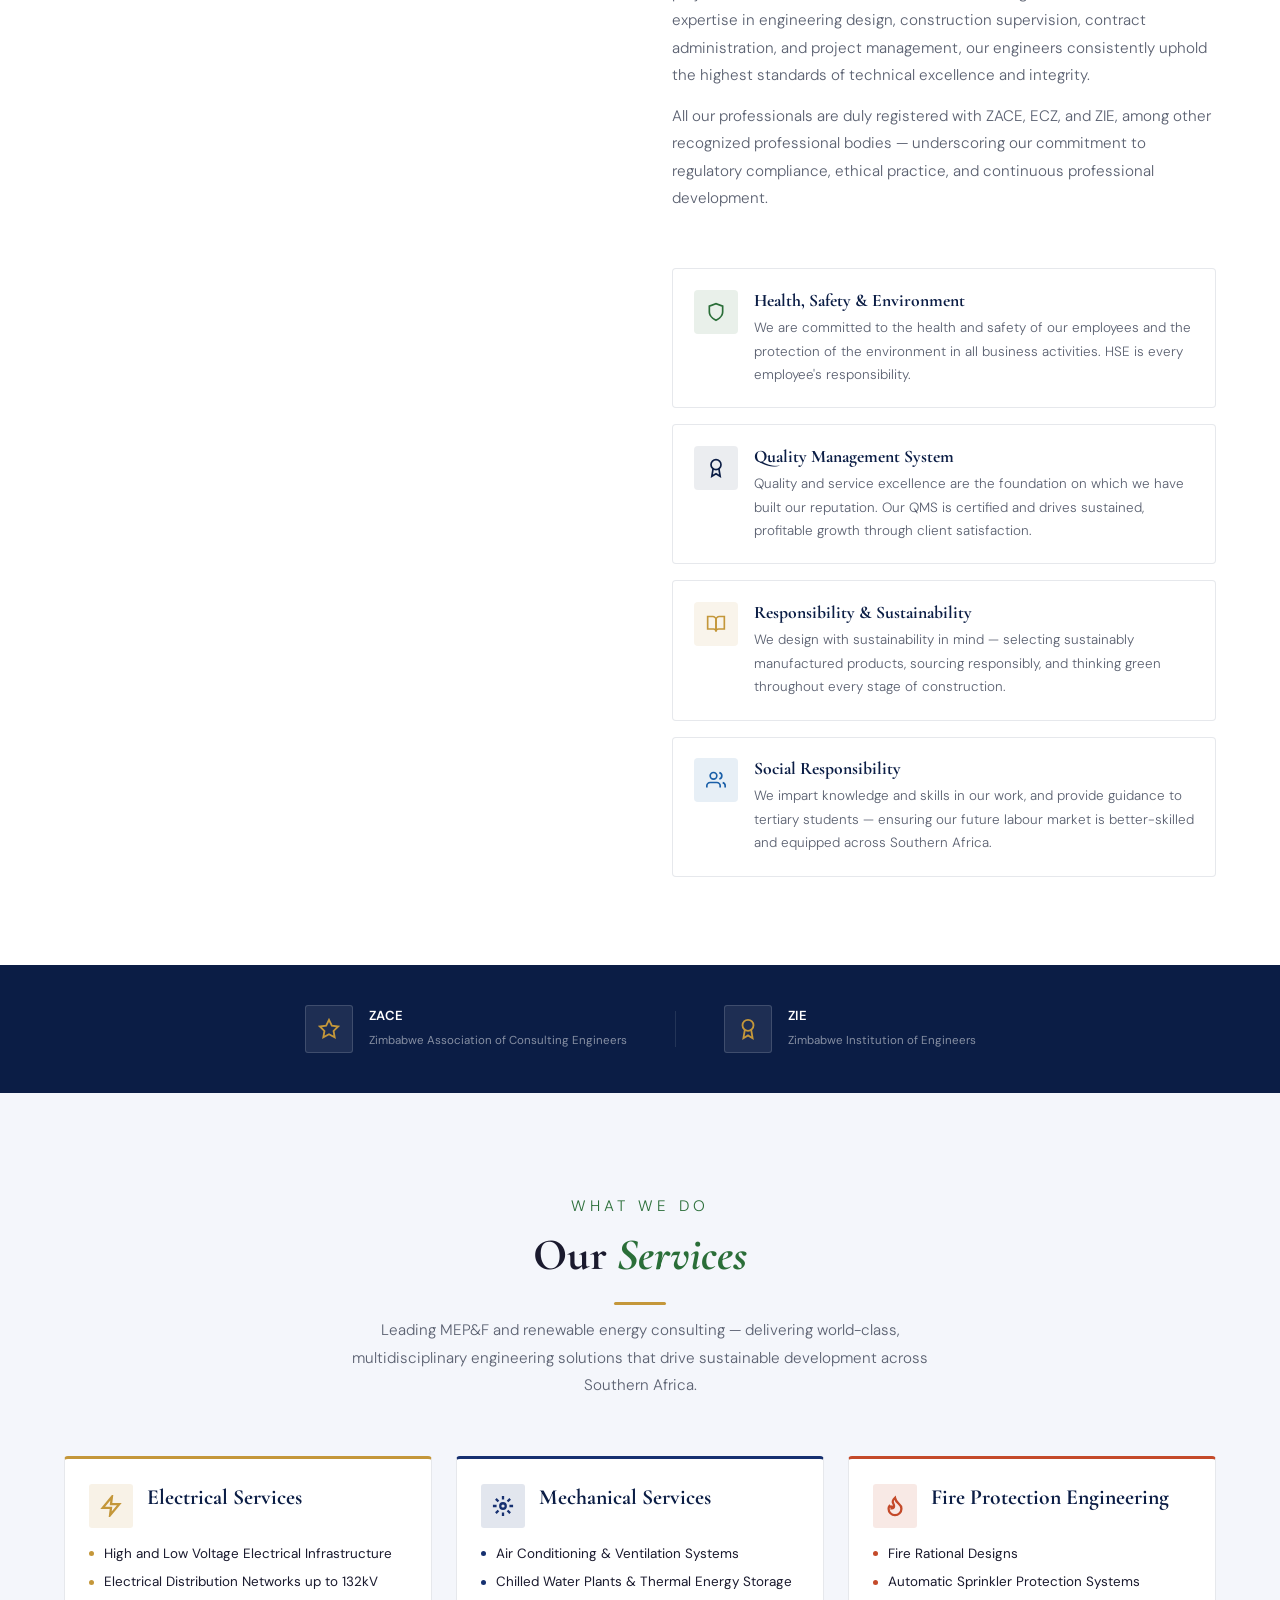
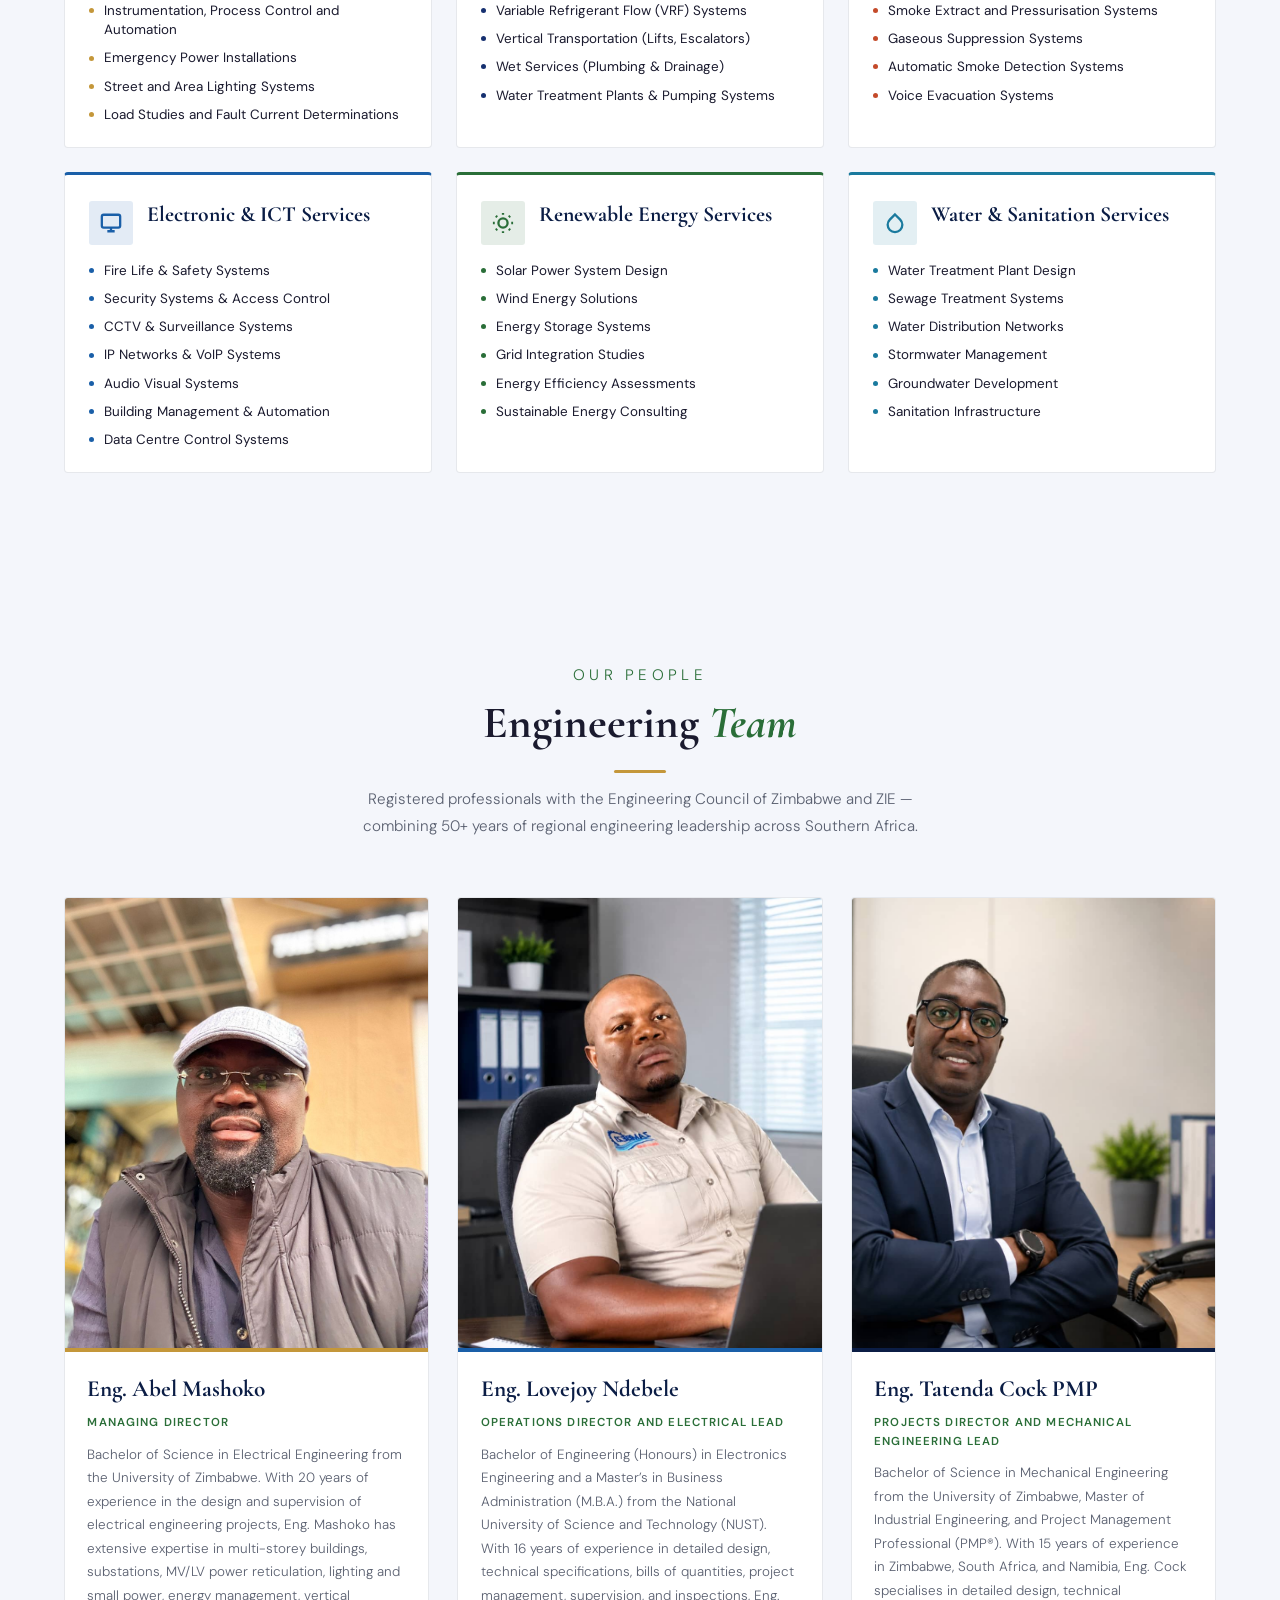
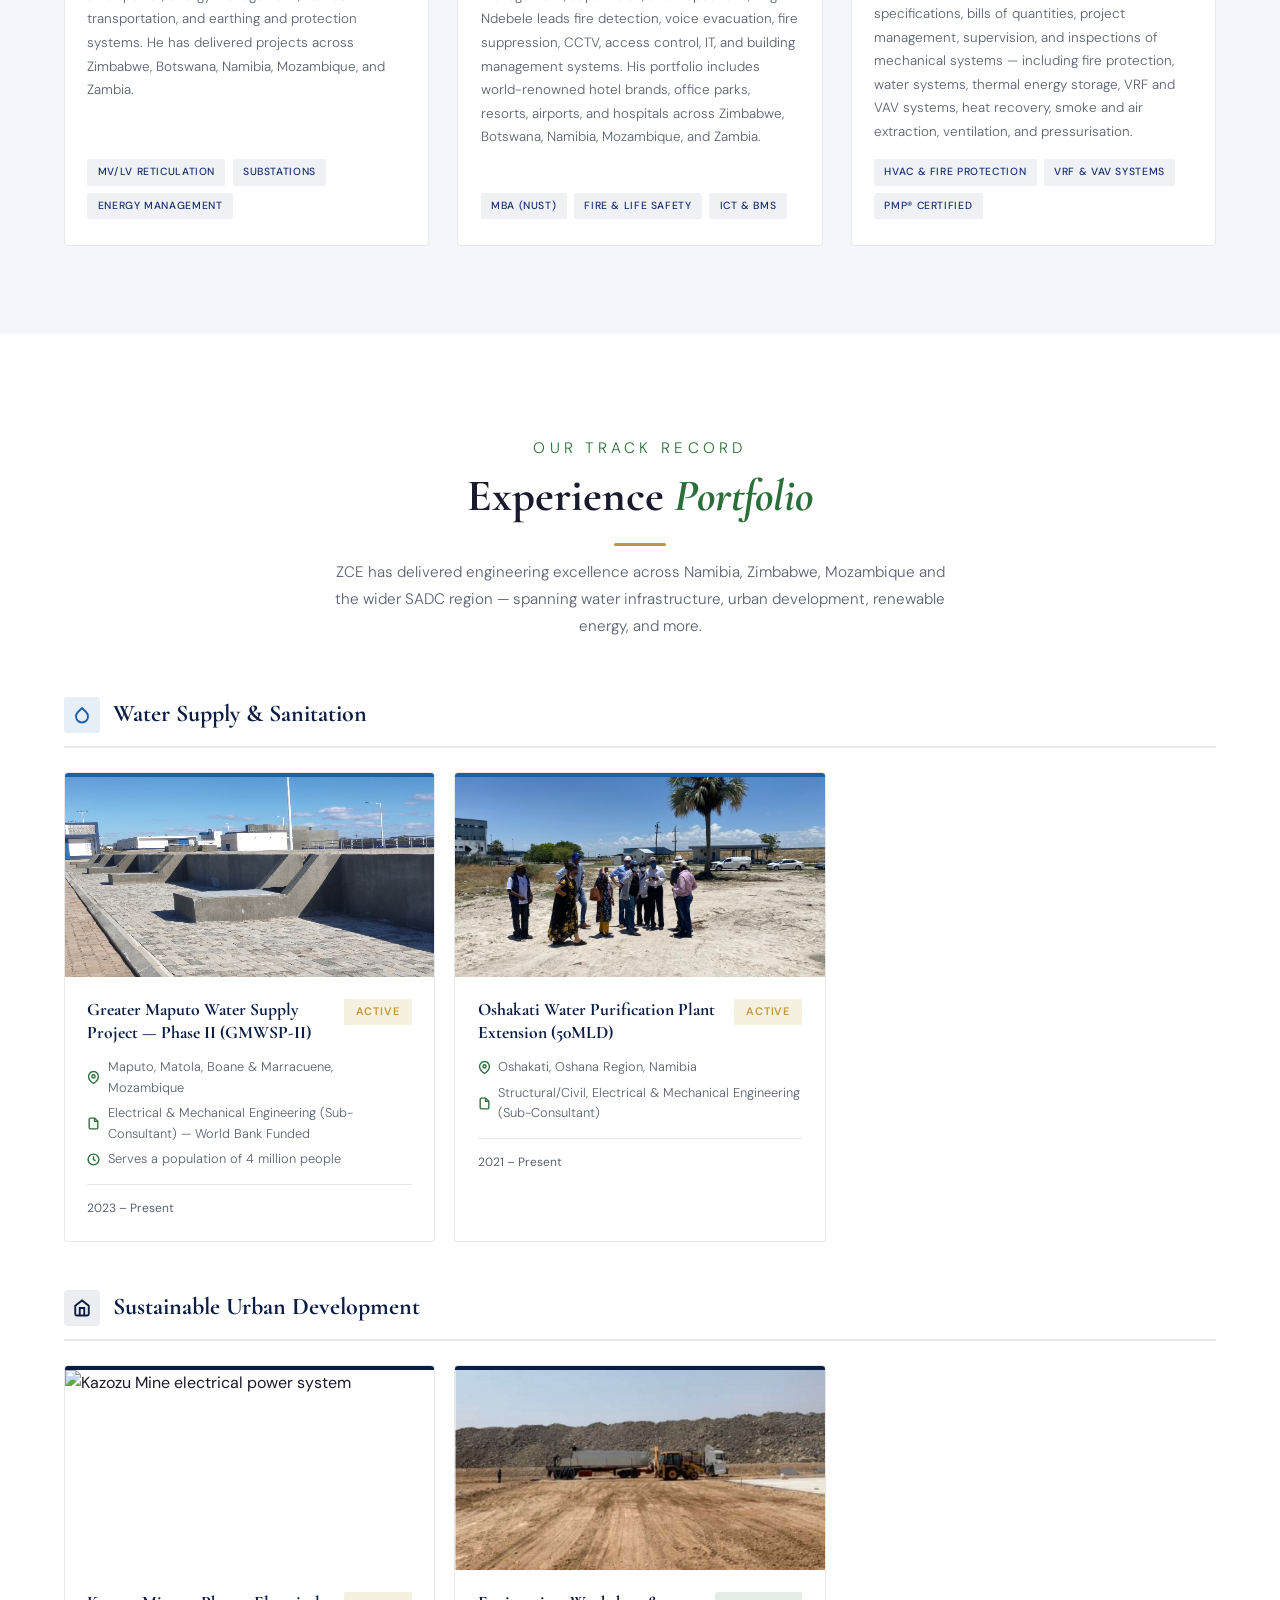
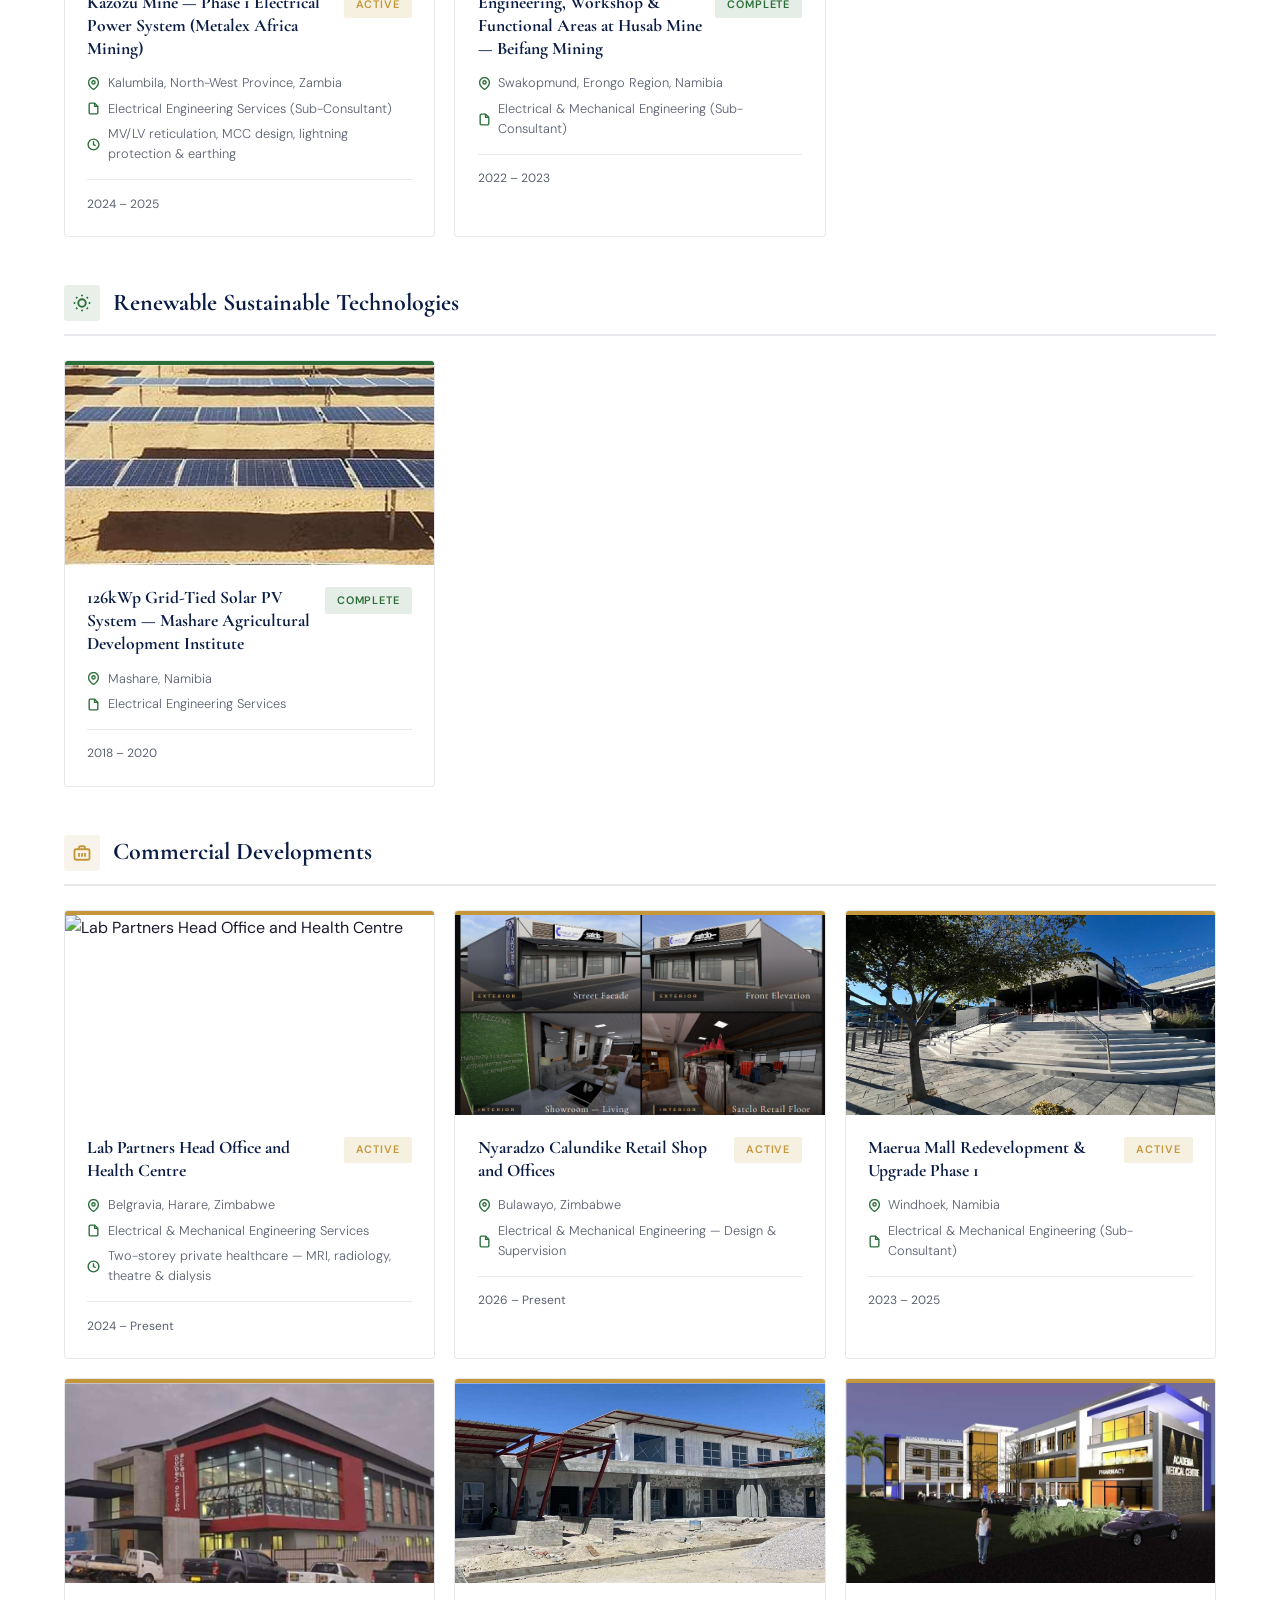
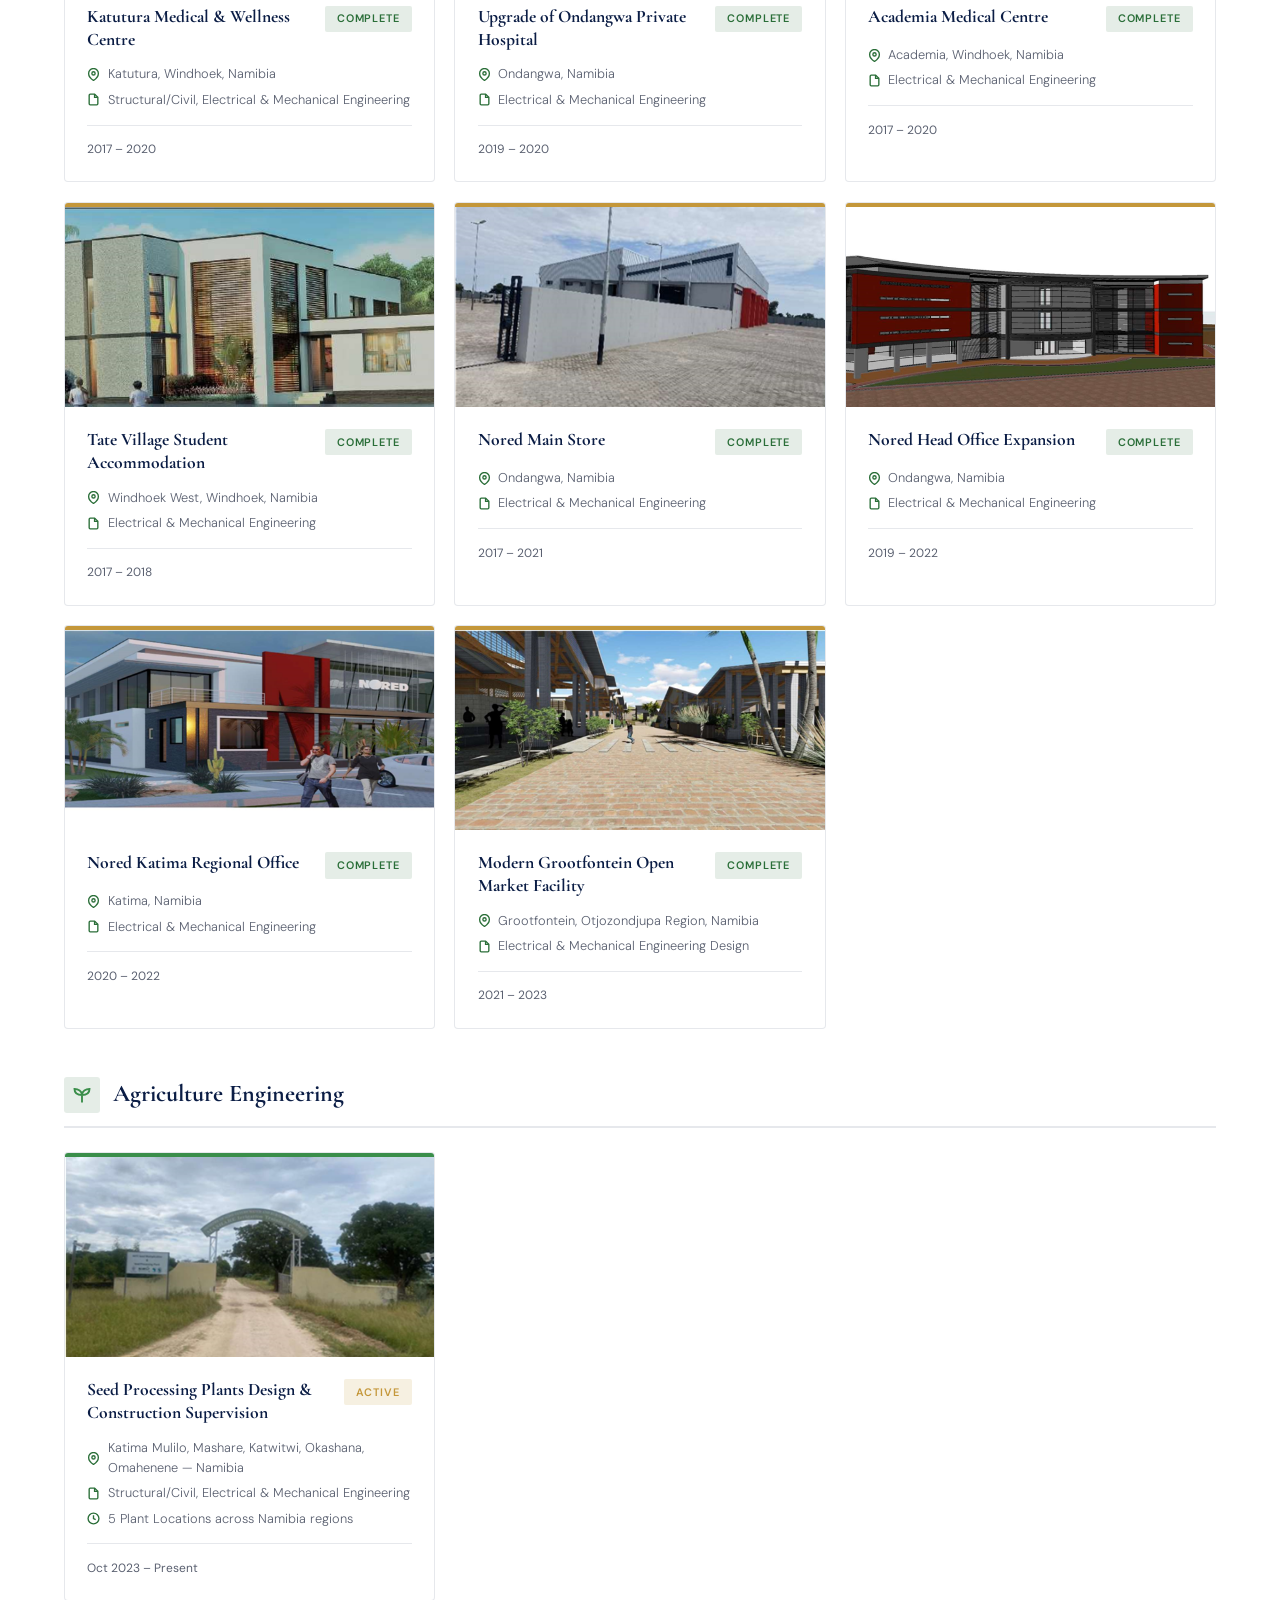
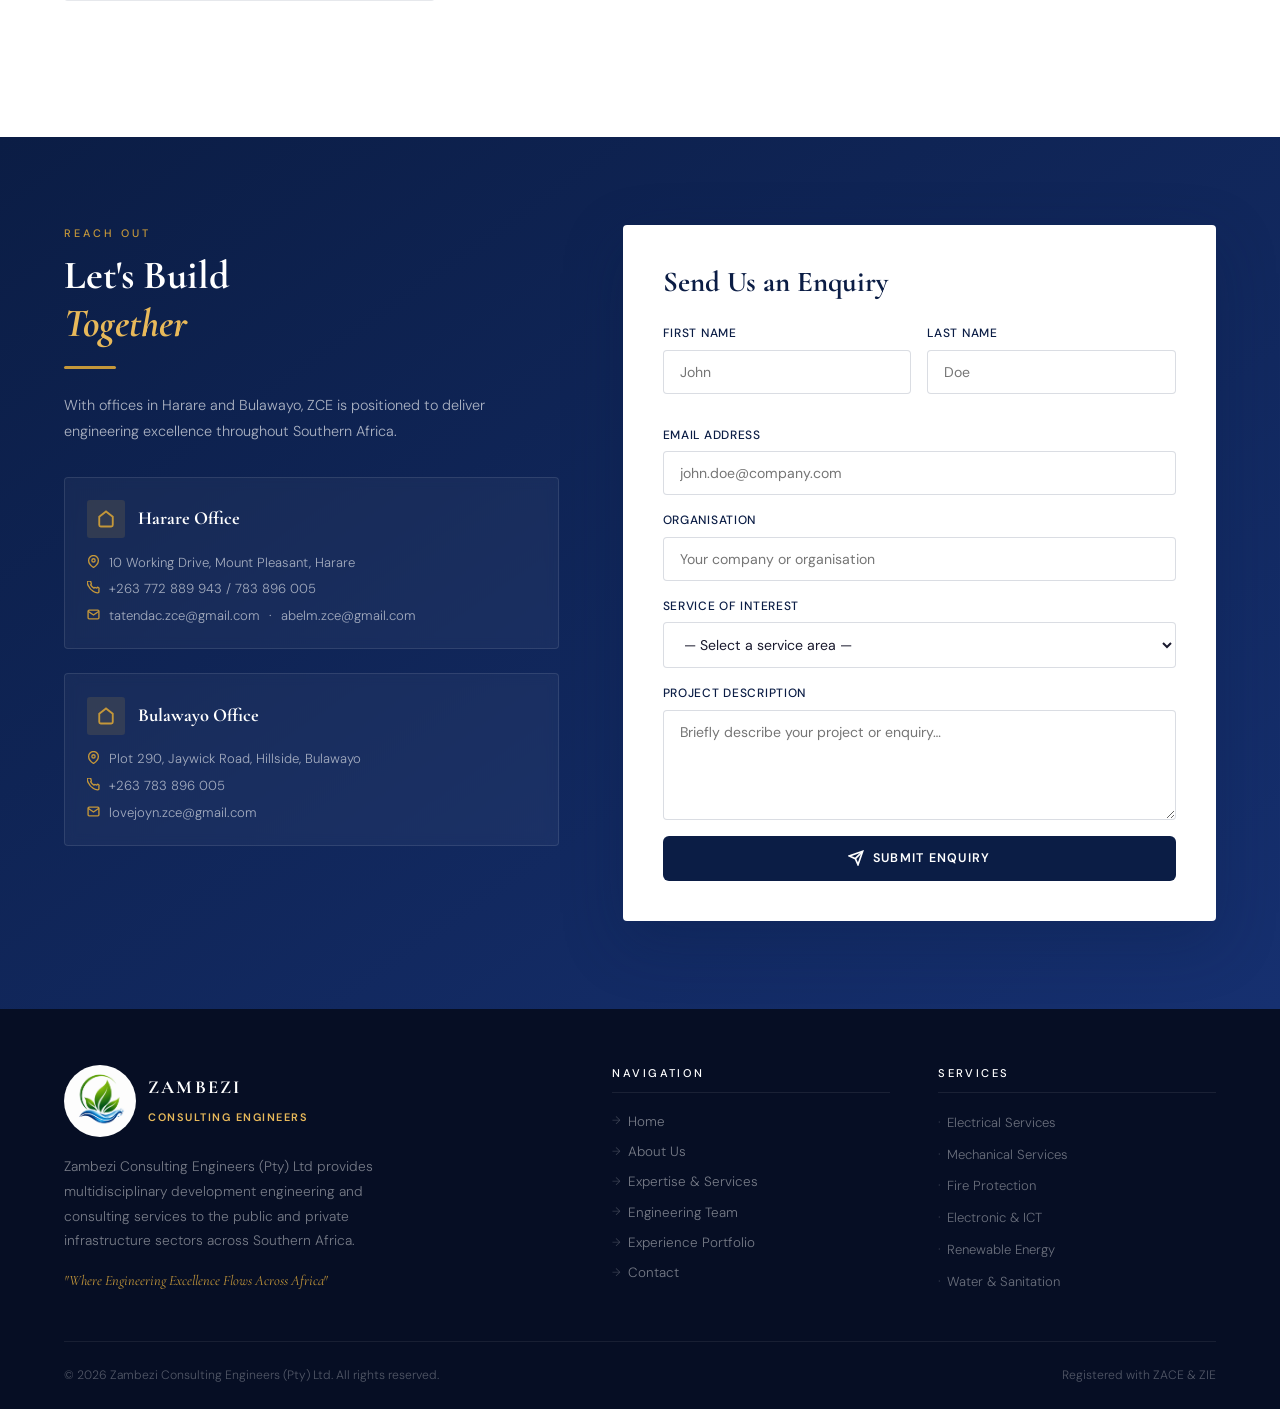
==== commit 670729bc: "Fix Established badge text and swap about image to African engineering photo" ====
--- a/index.html
+++ b/index.html
@@ -120,14 +120,14 @@
     <div class="about-grid">
 
       <div class="about-image-wrap reveal from-left">
-        <img class="about-img" src="images/about-engineering-drawing.jpg" data-fallback="https://images.unsplash.com/photo-1503387762-592deb58ef4e?w=900&amp;q=80" alt="Electrical and mechanical engineering drawings" loading="lazy">
+        <img class="about-img" src="images/about-engineering-african.jpg" data-fallback="https://images.unsplash.com/photo-1581092580497-e0d23cbdf1dc?w=900&amp;q=80" alt="African engineering professional reviewing technical drawings" loading="lazy">
         <div class="about-img-badge">
           <div class="about-img-badge-icon">
             <svg width="20" height="20" viewBox="0 0 24 24" fill="none" stroke="#fff" stroke-width="2.5"><path d="M12 2l3.09 6.26L22 9.27l-5 4.87 1.18 6.88L12 17.77l-6.18 3.25L7 14.14 2 9.27l6.91-1.01L12 2z"/></svg>
           </div>
           <div class="about-img-badge-text">
             <strong>2016</strong>
-            <span>Established in Namibia</span>
+            <span>Established in 2016</span>
           </div>
         </div>
       </div>
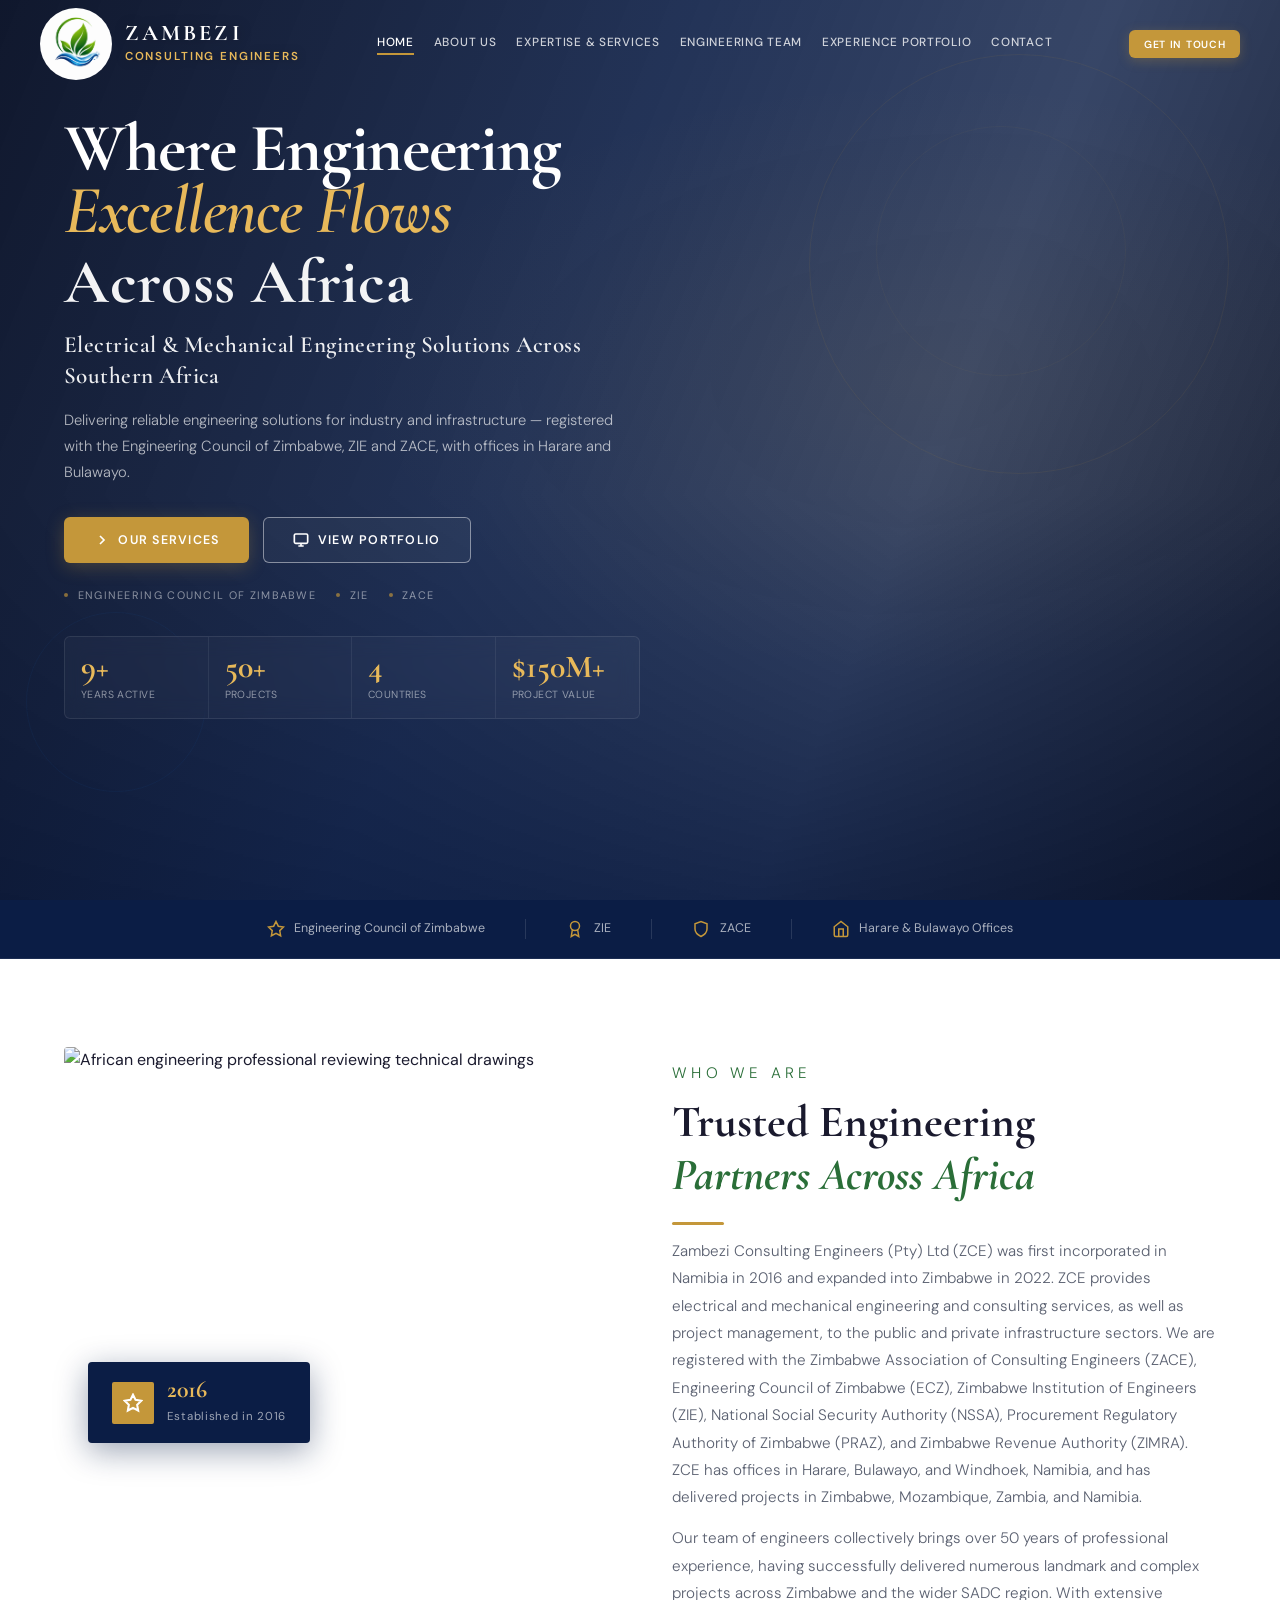
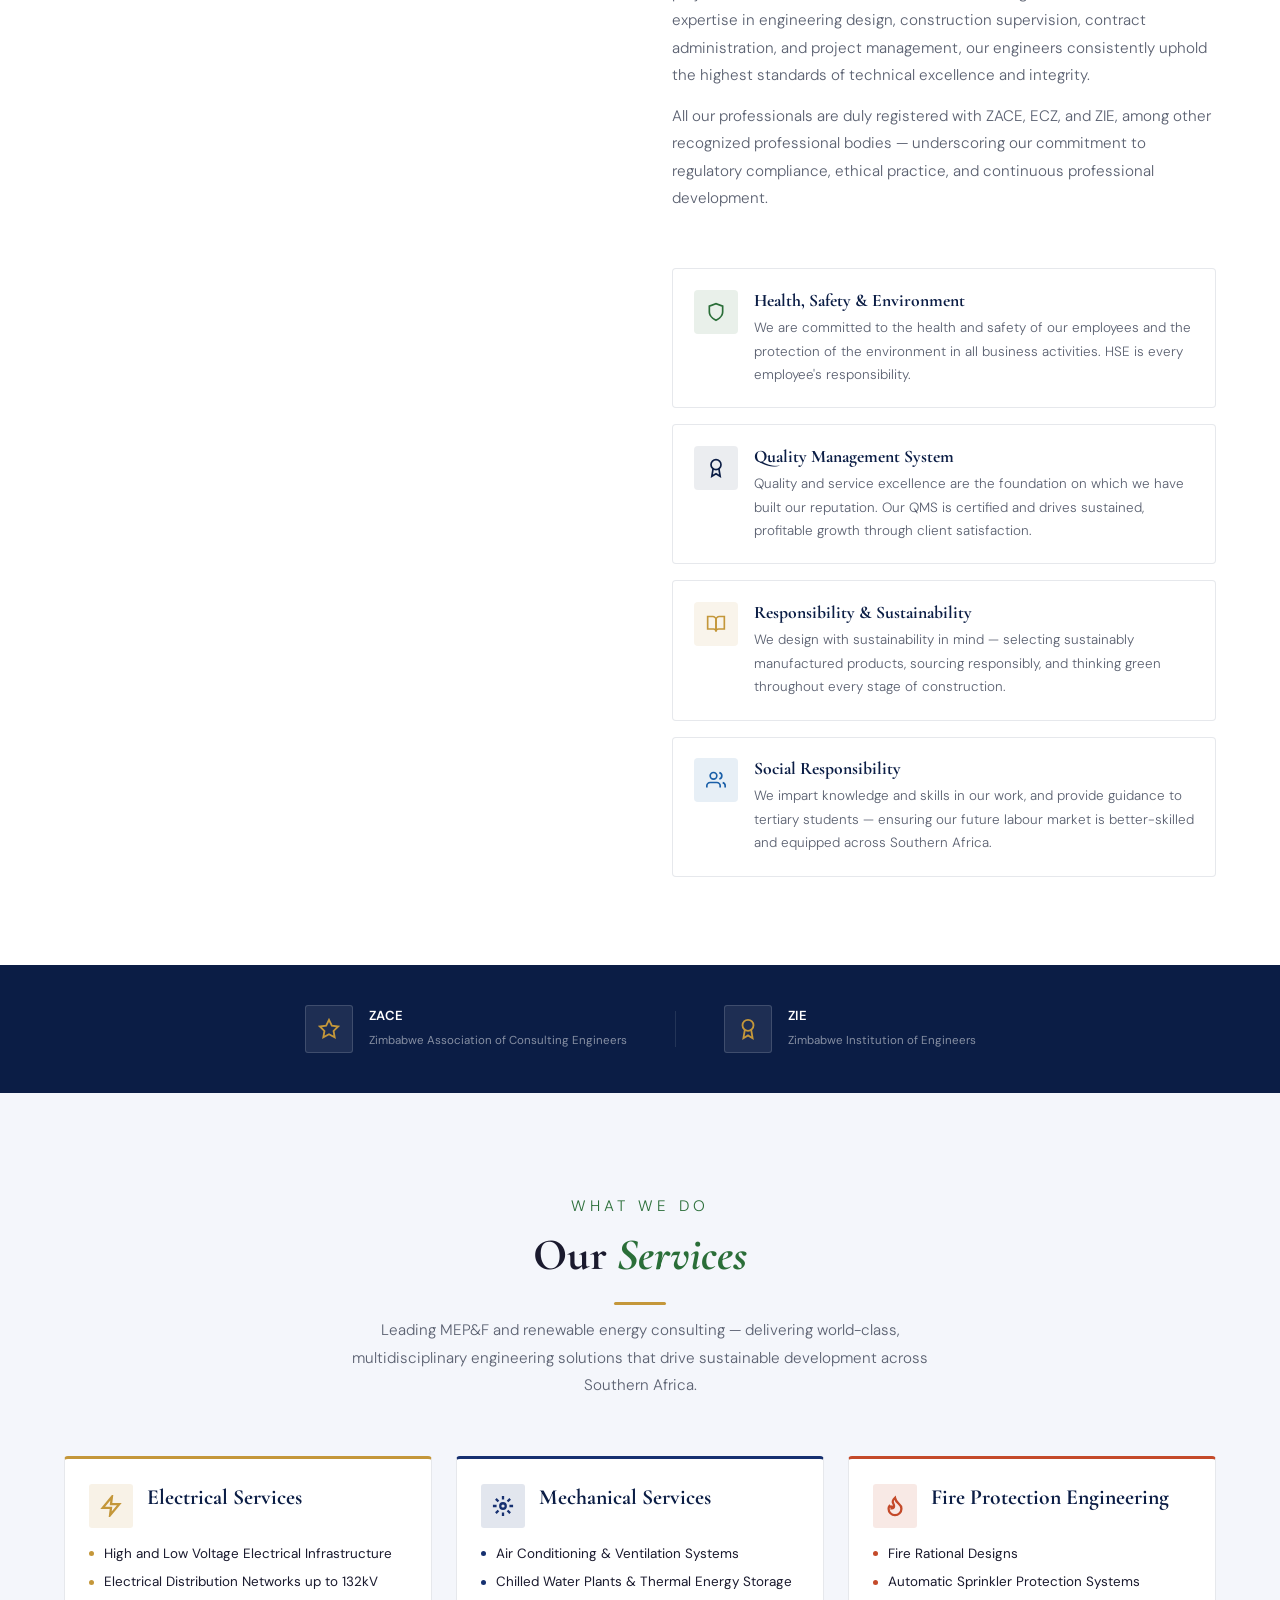
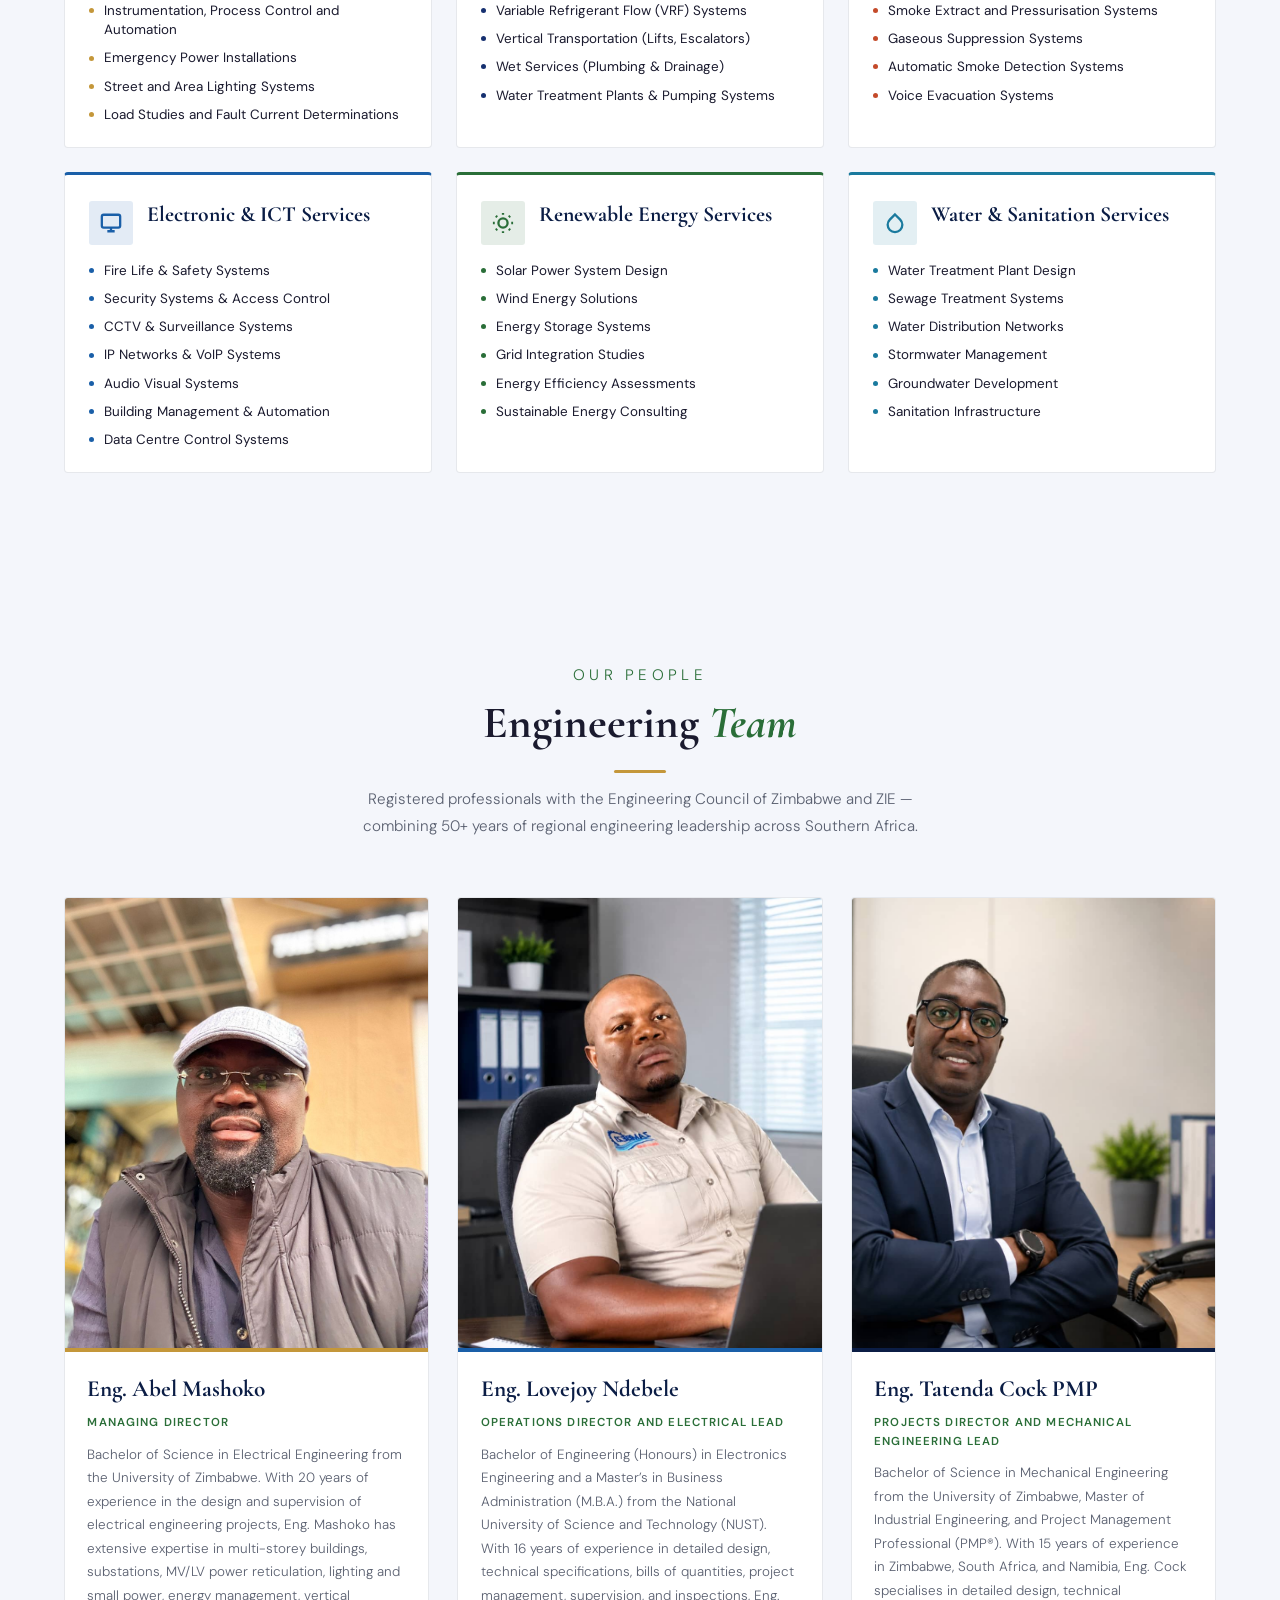
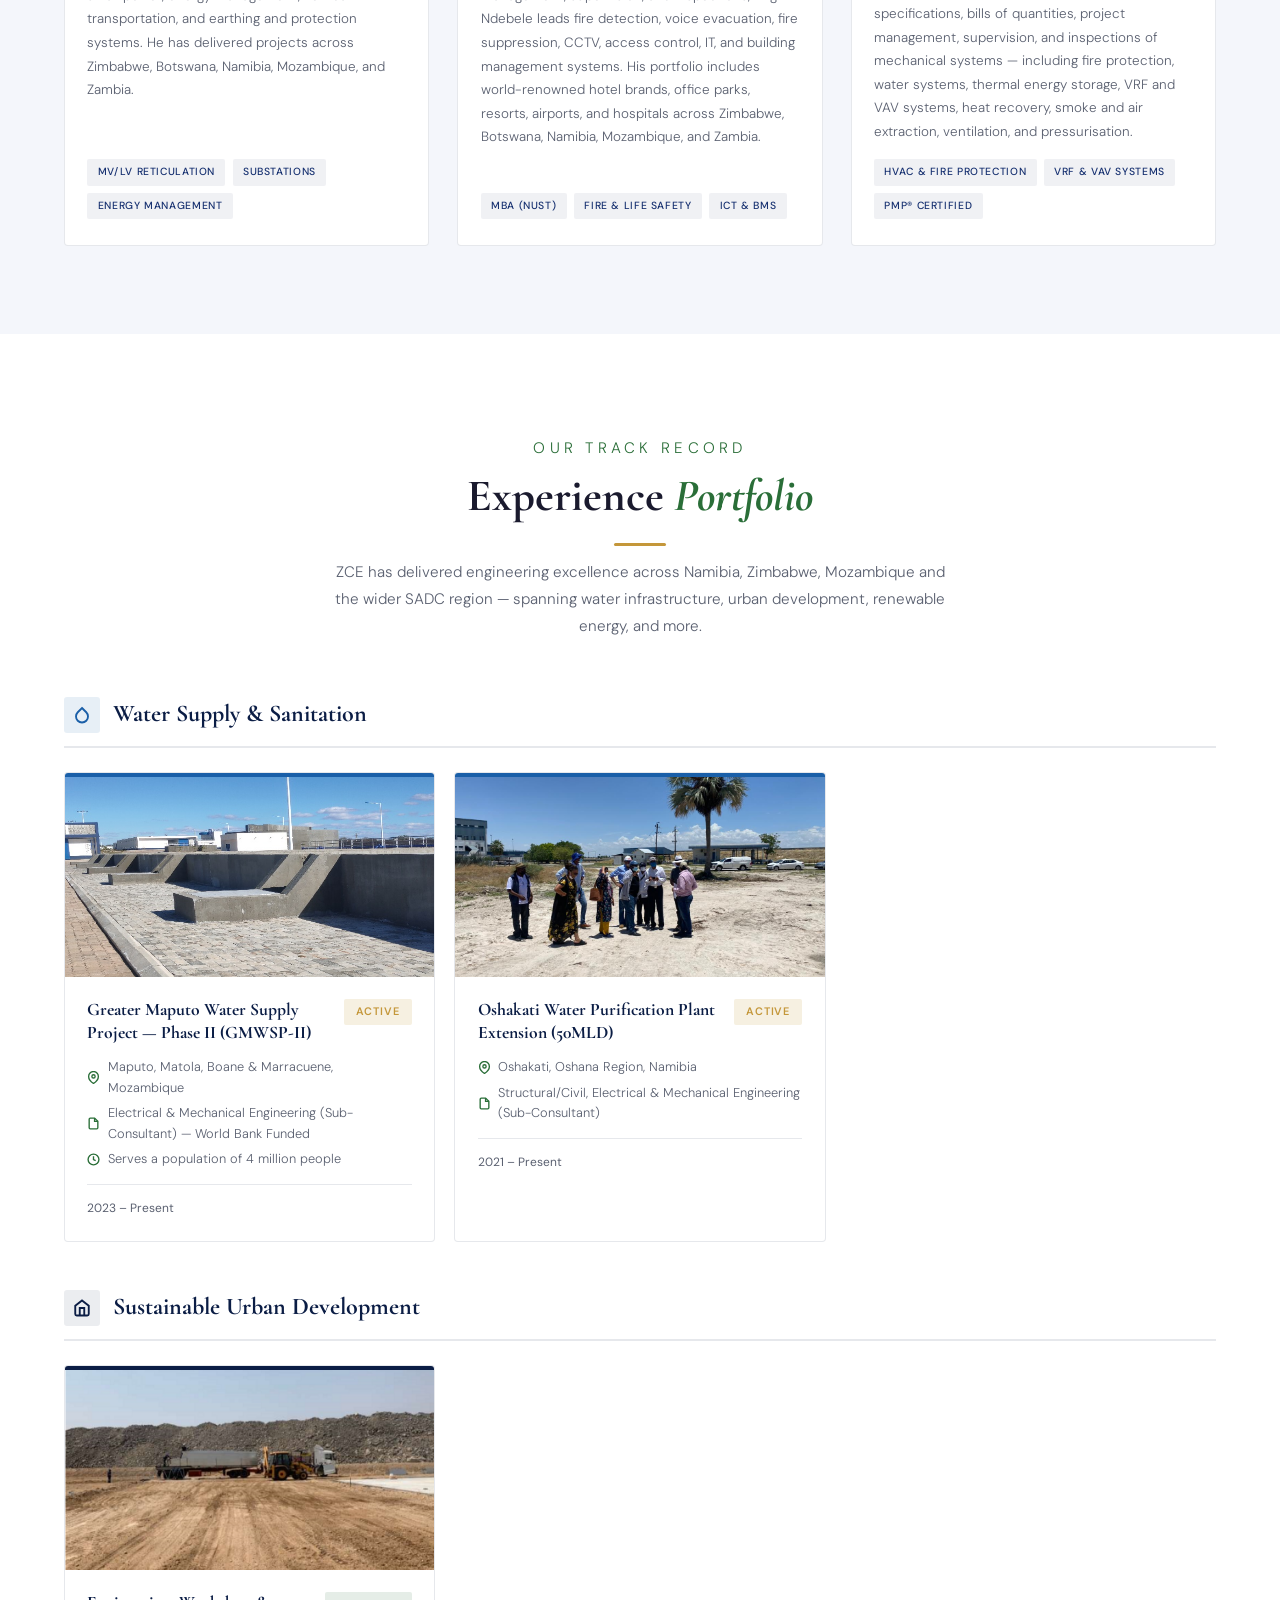
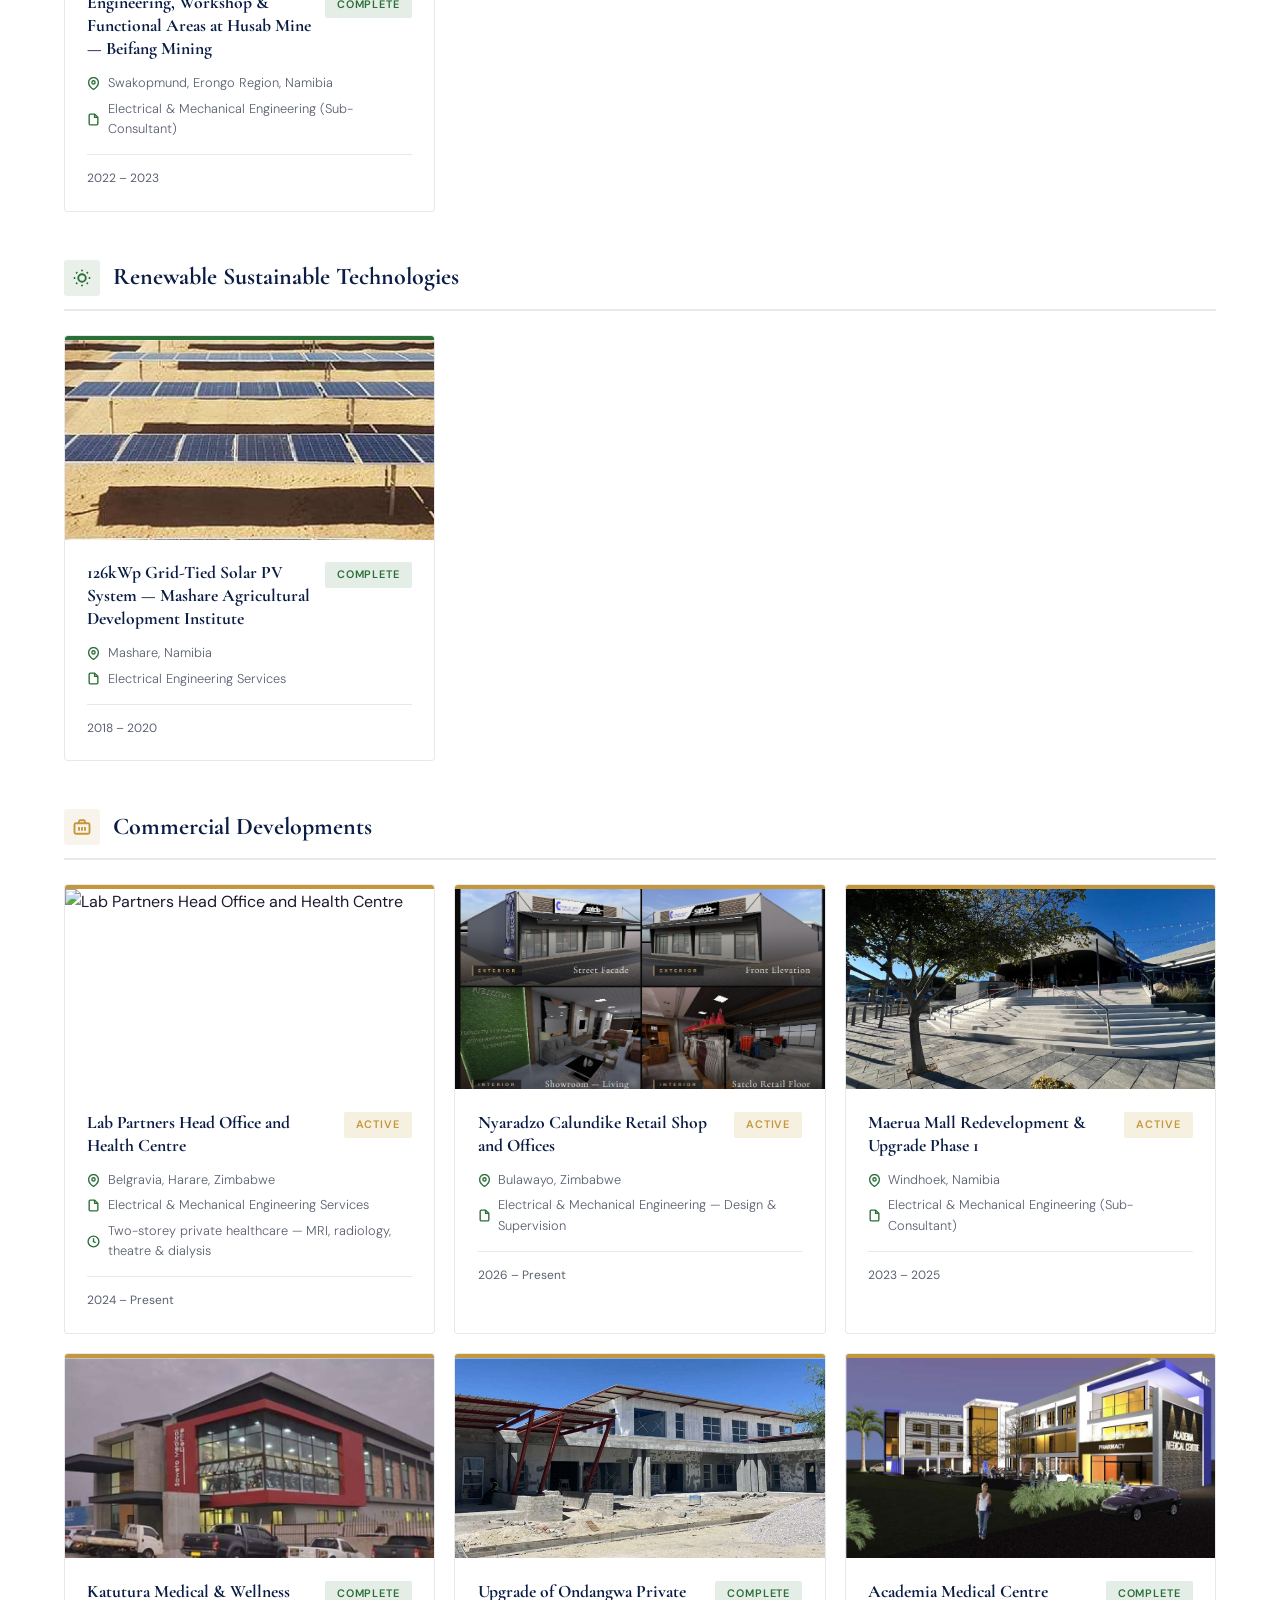
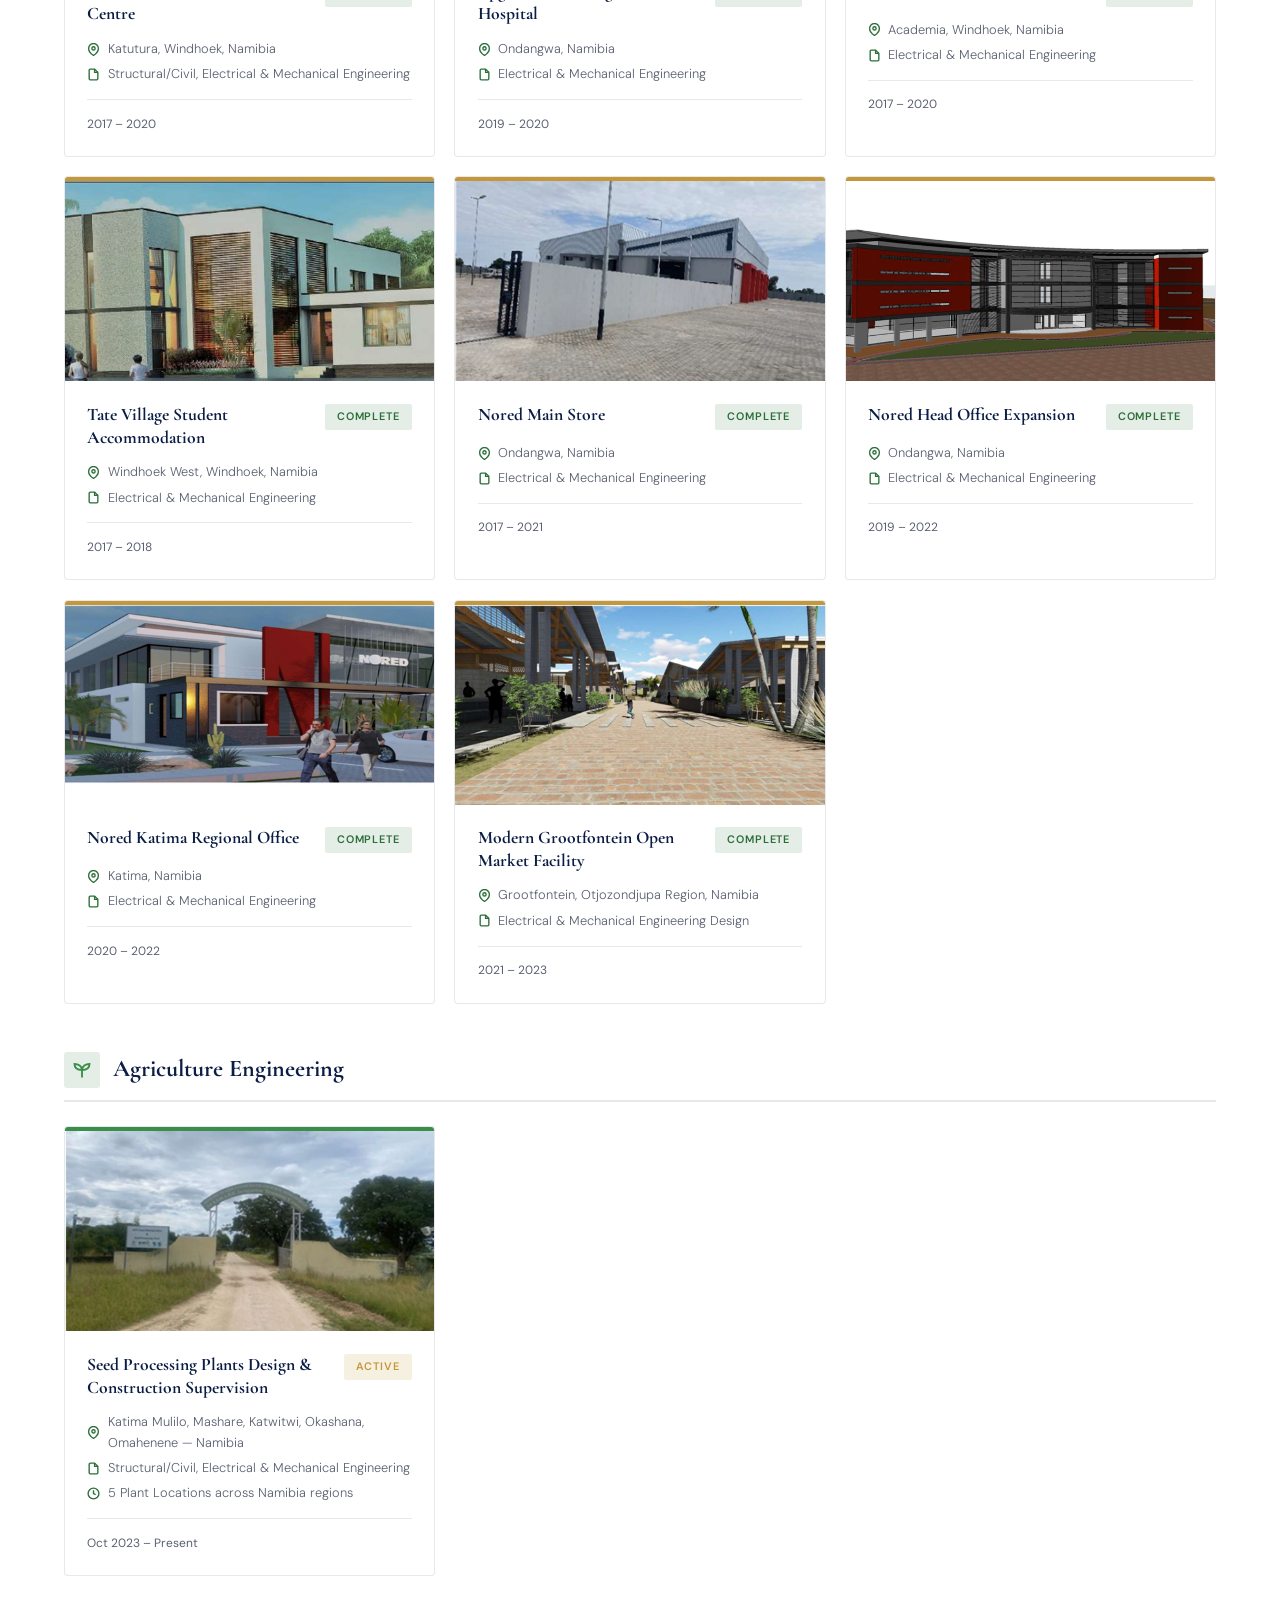
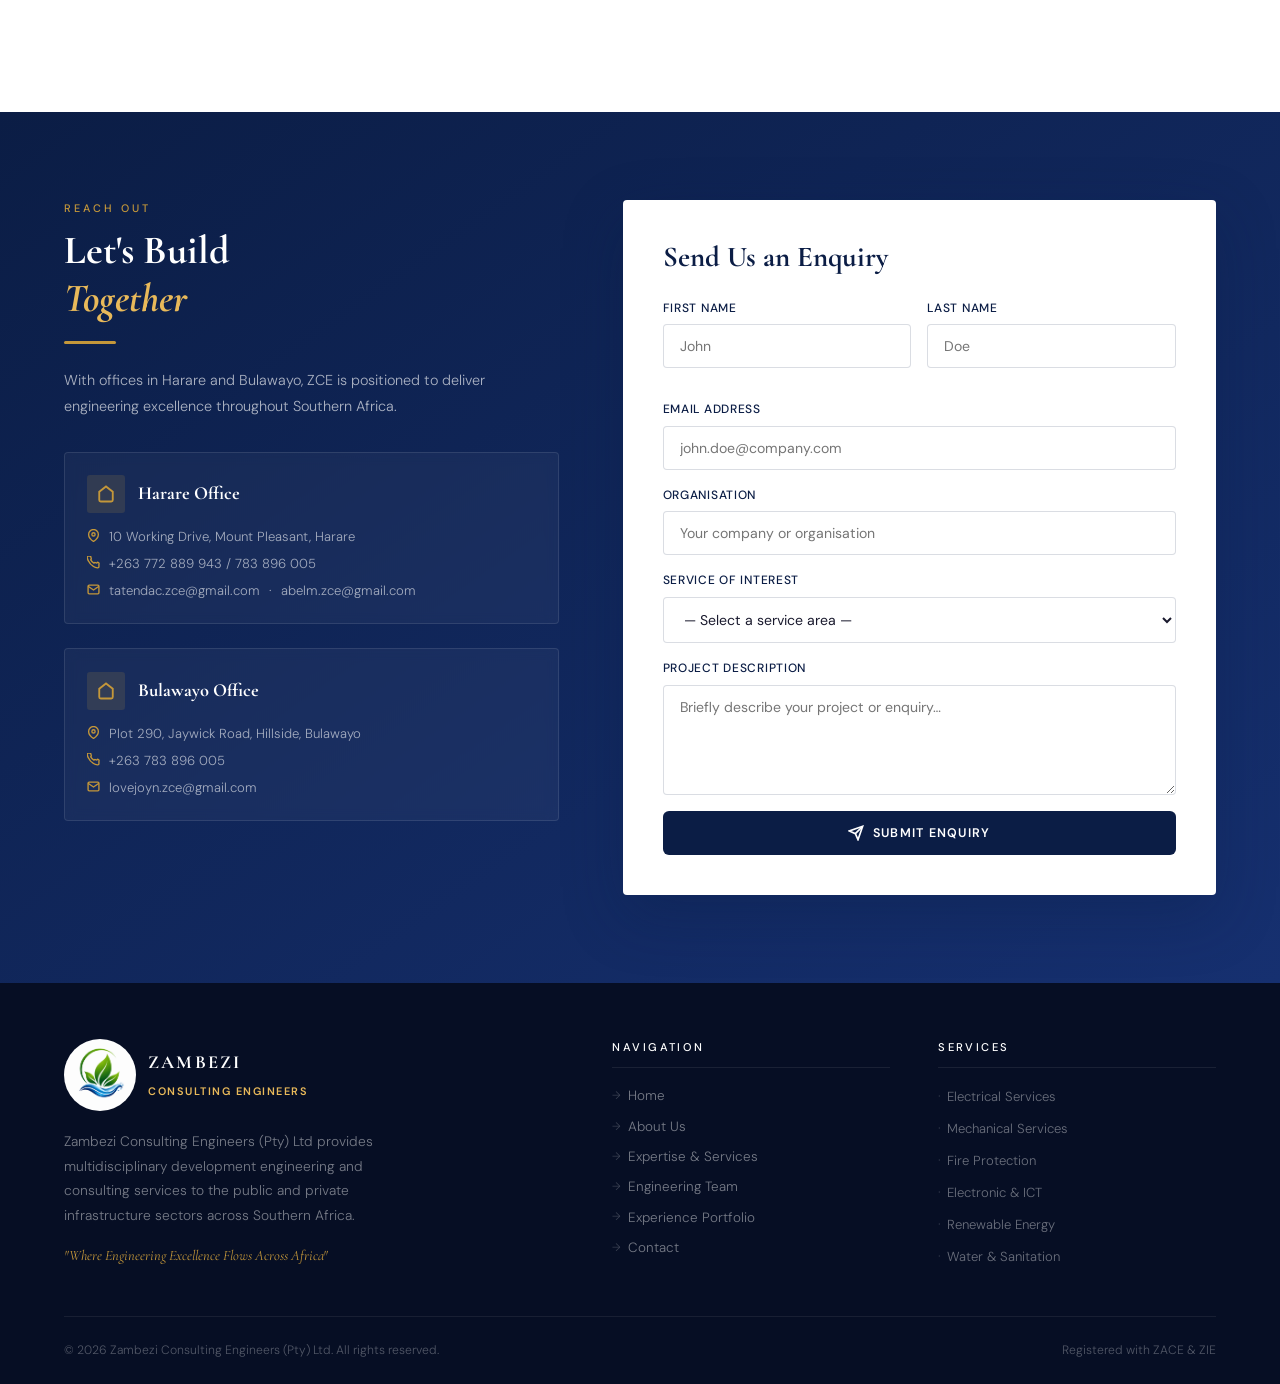
==== commit a4bfe7d0: "Remove Kazozu Mine project from portfolio" ====
--- a/index.html
+++ b/index.html
@@ -473,23 +473,7 @@
       </div>
       <div class="project-cards">
 
-        
-        <div class="proj-card">
-          <div class="proj-card-accent" style="background:var(--navy)"></div>
-          <img class="proj-card-img" src="https://images.unsplash.com/photo-1581092160562-40aa08e78837?w=800&amp;q=80" alt="Kazozu Mine electrical power system" loading="lazy">
-          <div class="proj-card-body">
-            <div class="proj-card-top">
-              <div class="proj-name">Kazozu Mine — Phase 1 Electrical Power System (Metalex Africa Mining)</div>
-              <span class="tag active">Active</span>
-            </div>
-            <div class="proj-meta">
-              <div class="proj-meta-row"><svg width="13" height="13" viewBox="0 0 24 24" fill="none" stroke="currentColor" stroke-width="2.5"><path d="M21 10c0 7-9 13-9 13s-9-6-9-13a9 9 0 0118 0z"/><circle cx="12" cy="10" r="3"/></svg>Kalumbila, North-West Province, Zambia</div>
-              <div class="proj-meta-row"><svg width="13" height="13" viewBox="0 0 24 24" fill="none" stroke="currentColor" stroke-width="2.5"><path d="M14 2H6a2 2 0 00-2 2v16a2 2 0 002 2h12a2 2 0 002-2V8z"/><polyline points="14 2 14 8 20 8"/></svg>Electrical Engineering Services (Sub-Consultant)</div>
-              <div class="proj-meta-row"><svg width="13" height="13" viewBox="0 0 24 24" fill="none" stroke="currentColor" stroke-width="2.5"><circle cx="12" cy="12" r="10"/><path d="M12 6v6l4 2"/></svg>MV/LV reticulation, MCC design, lightning protection &amp; earthing</div>
-            </div>
-            <div class="proj-footer"><span class="proj-year">2024 – 2025</span></div>
-          </div>
-        </div>
+
 
         <div class="proj-card">
           <div class="proj-card-accent" style="background:var(--navy)"></div>
@@ -600,7 +584,7 @@
 
         <div class="proj-card">
           <div class="proj-card-accent" style="background:var(--gold)"></div>
-          <img class="proj-card-img" src="images/portfolio/katutura-medical-wellness-centre.png" alt="Katutura Medical & Wellness Centre" loading="lazy">
+          <img class="proj-card-img" src="images/portfolio/katutura-medical-wellness-centre.png" alt="Katutura Medical &amp; Wellness Centre" loading="lazy">
           <div class="proj-card-body">
             <div class="proj-card-top">
               <div class="proj-name">Katutura Medical &amp; Wellness Centre</div>
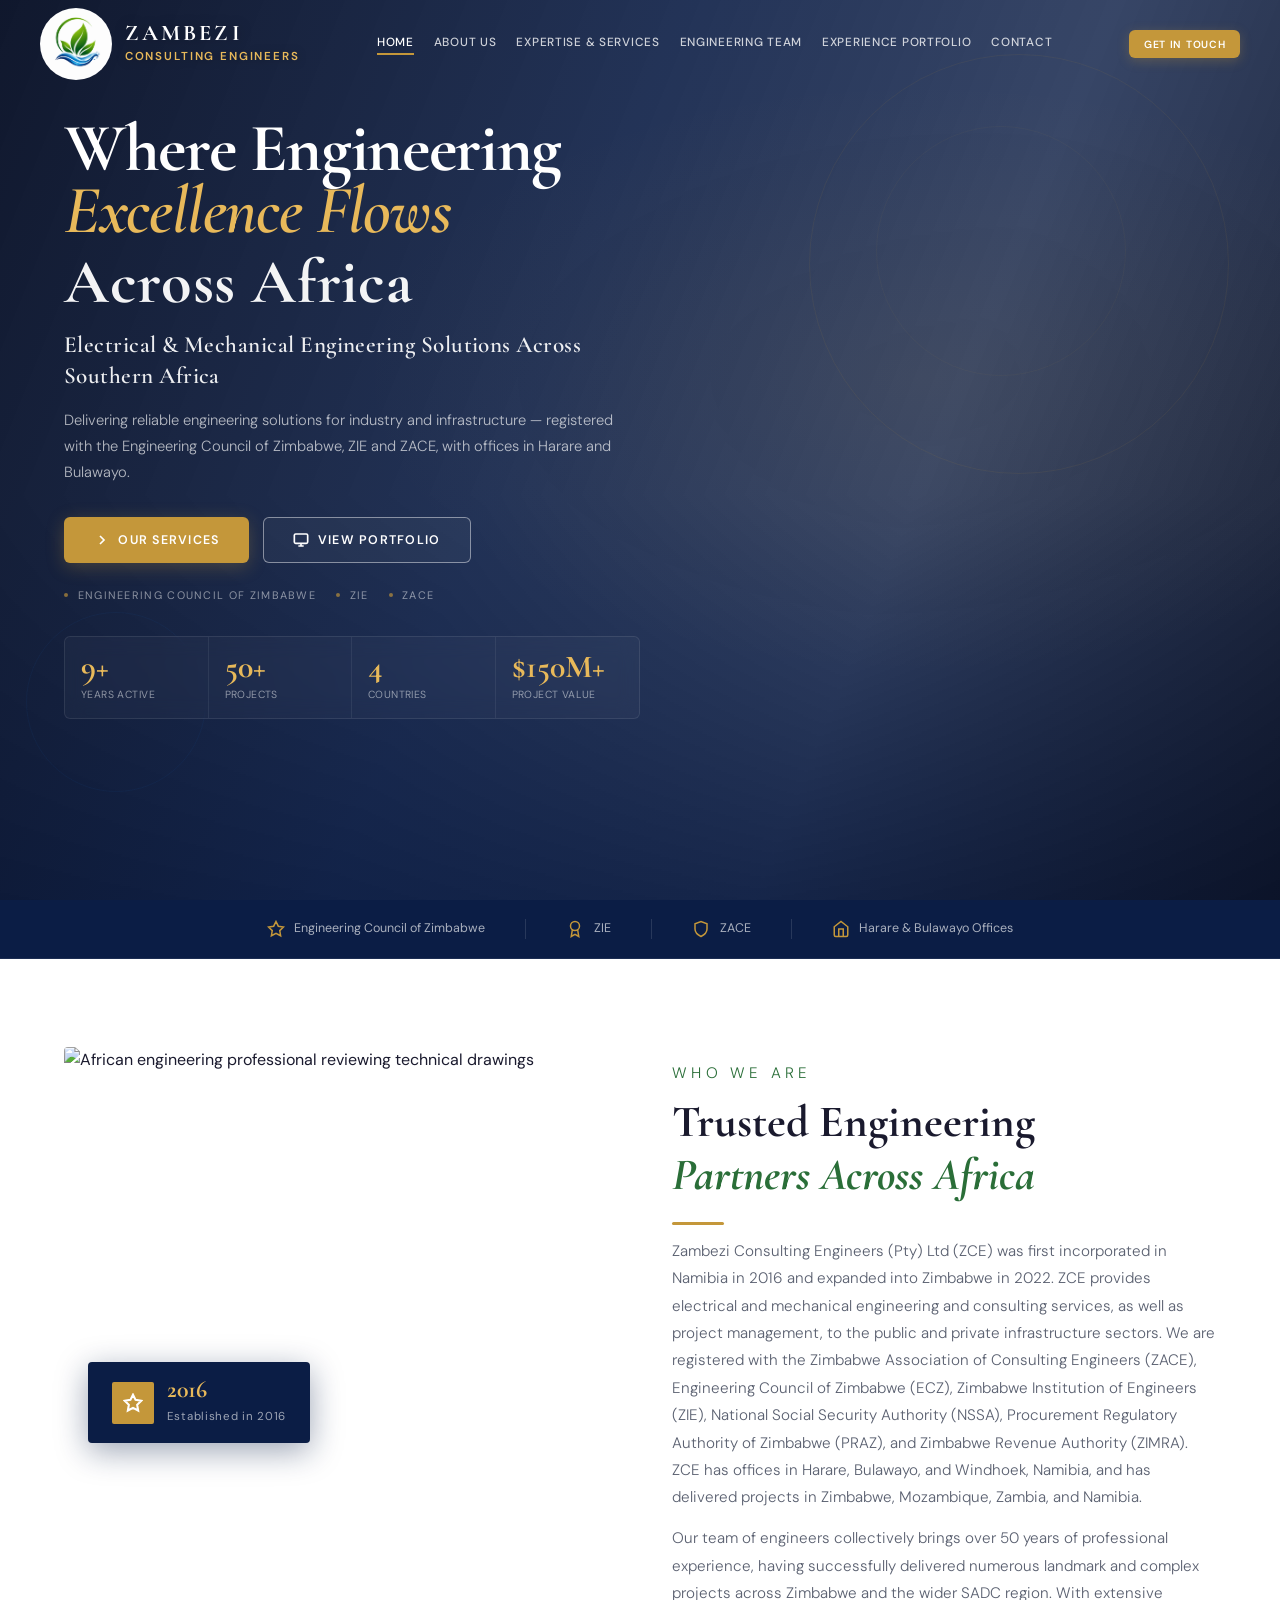
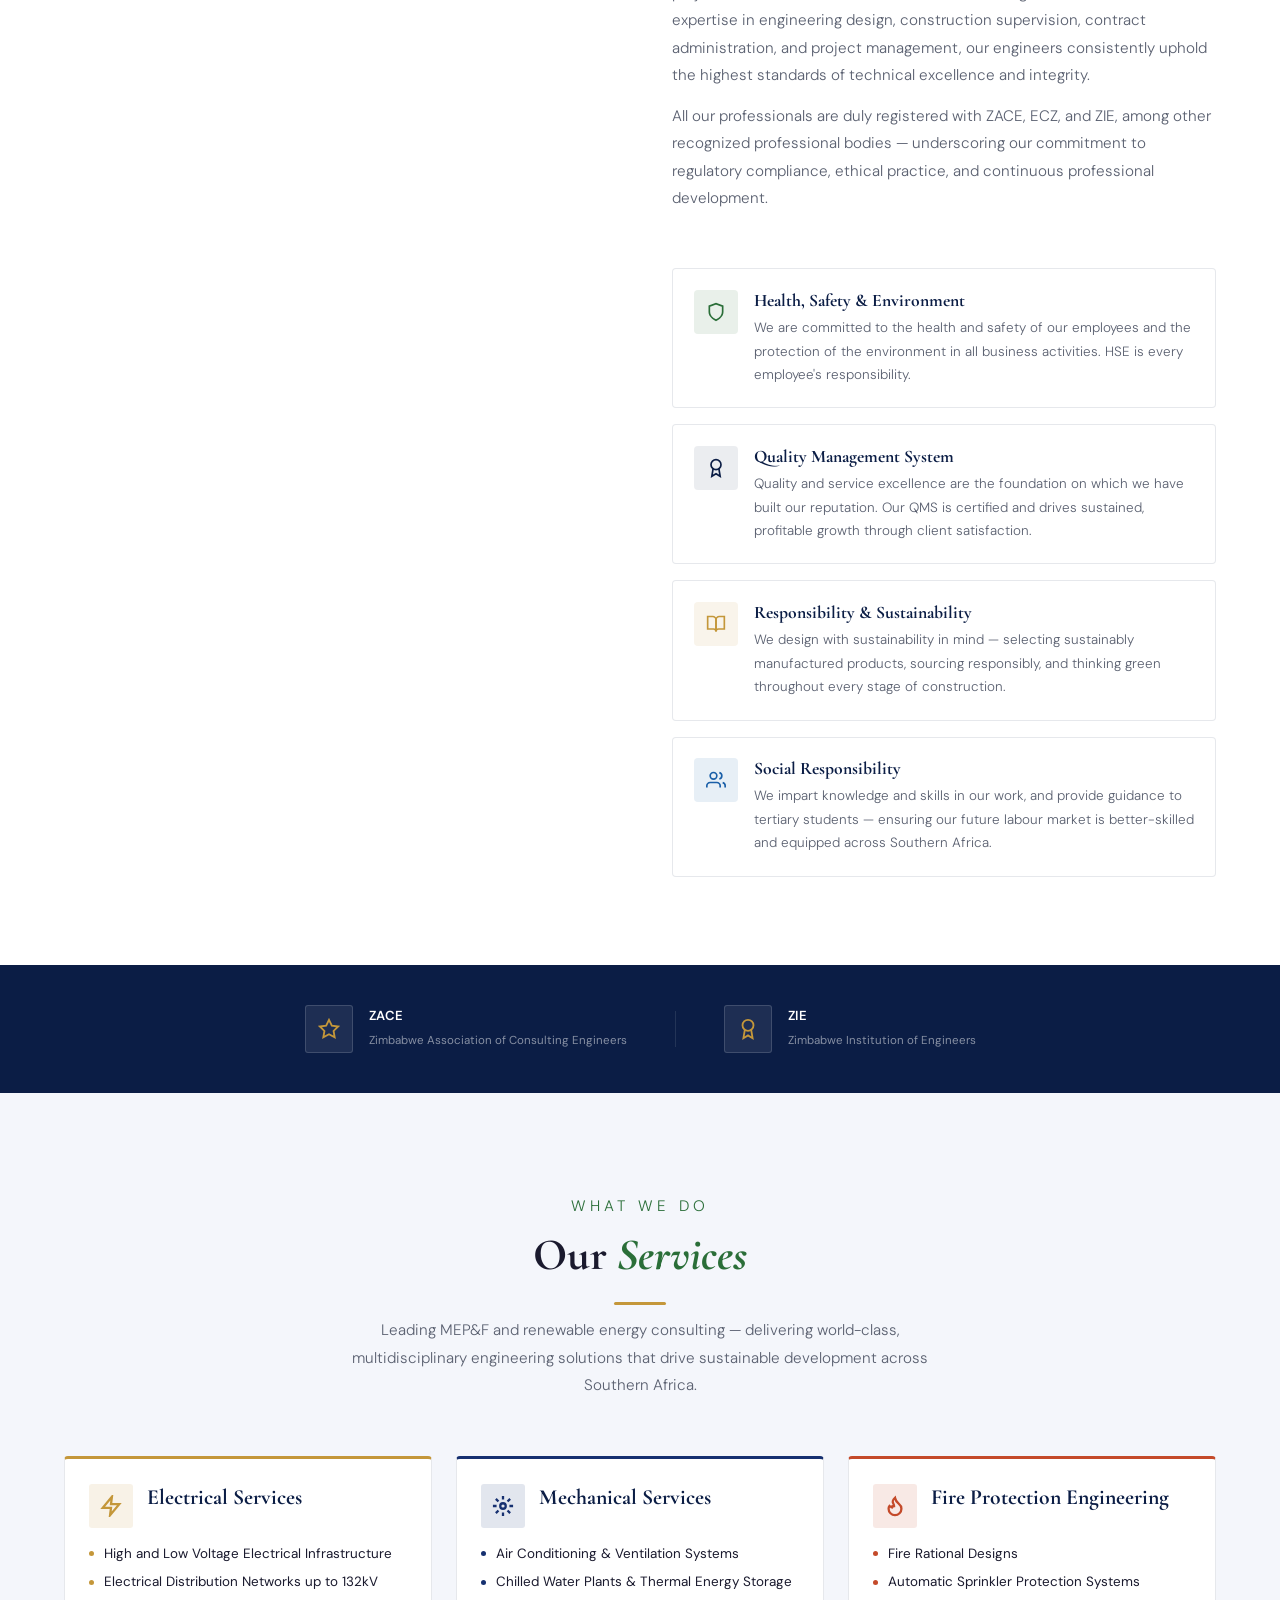
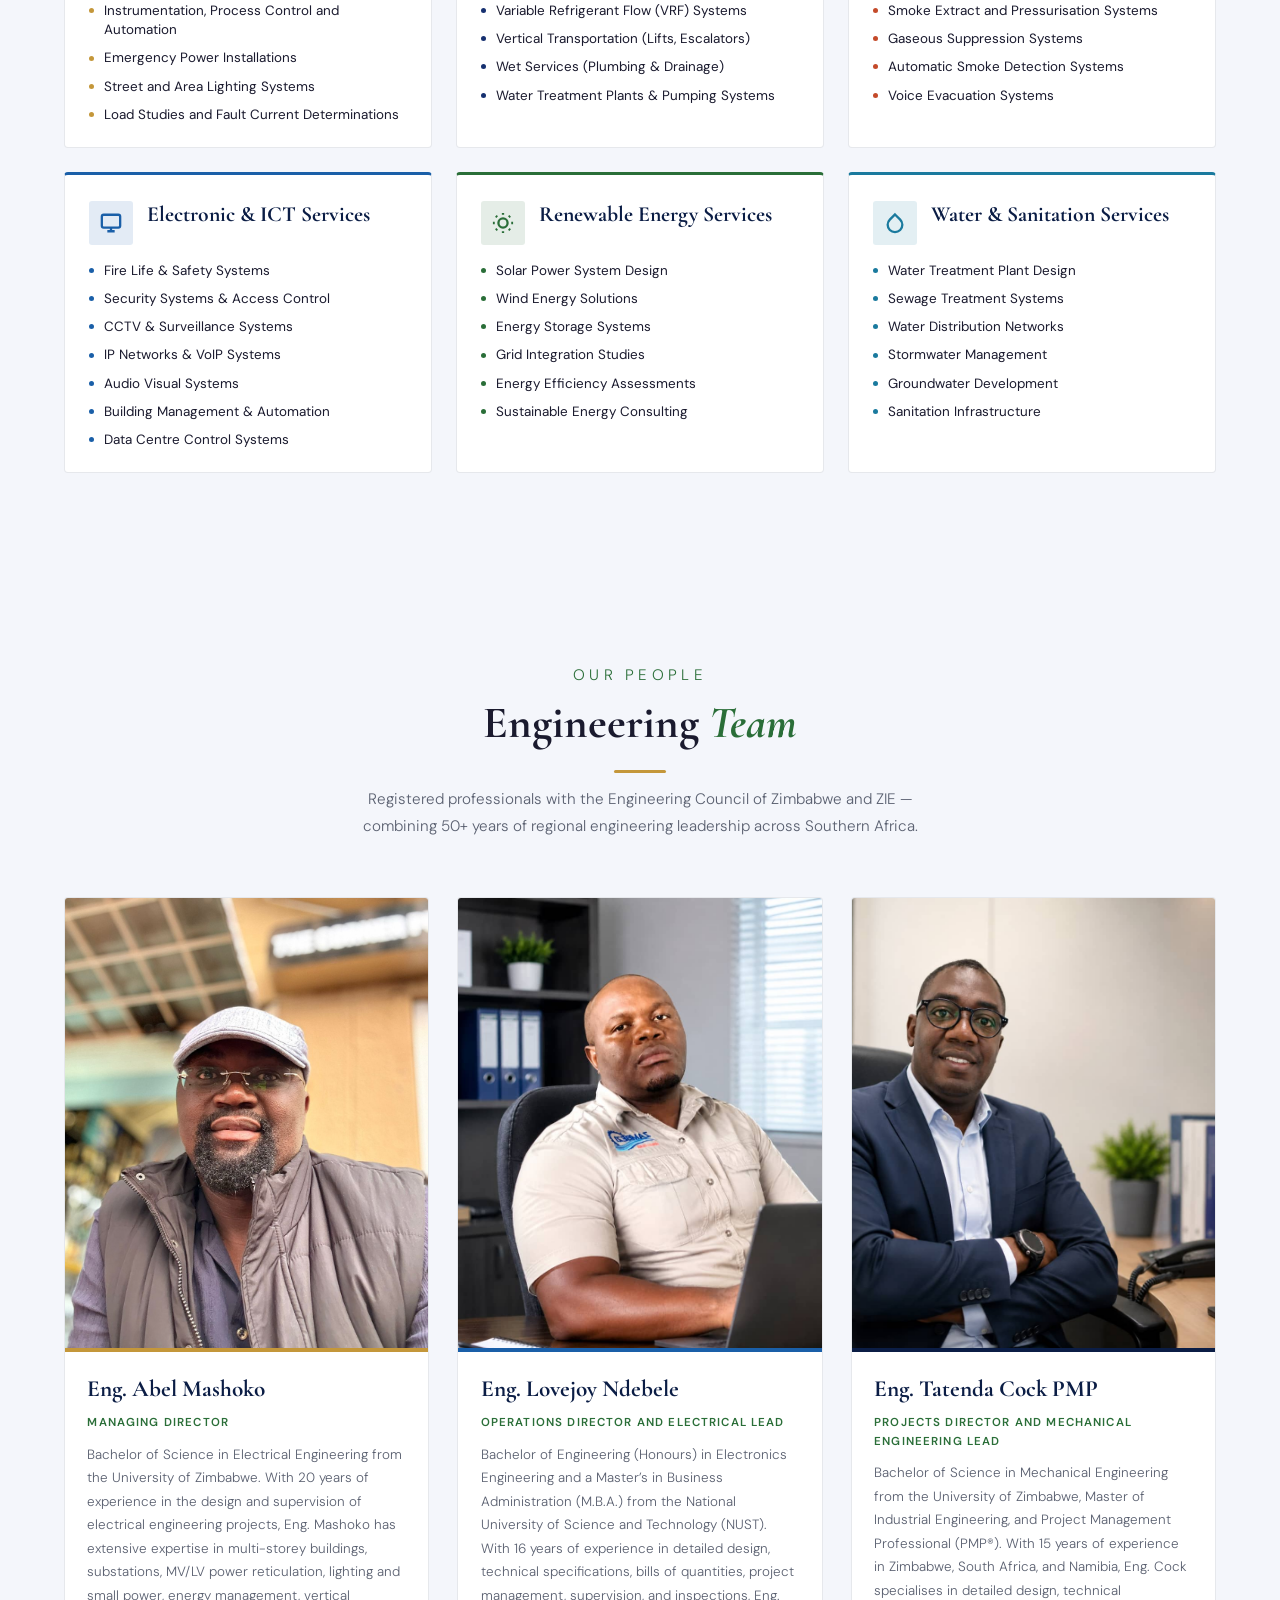
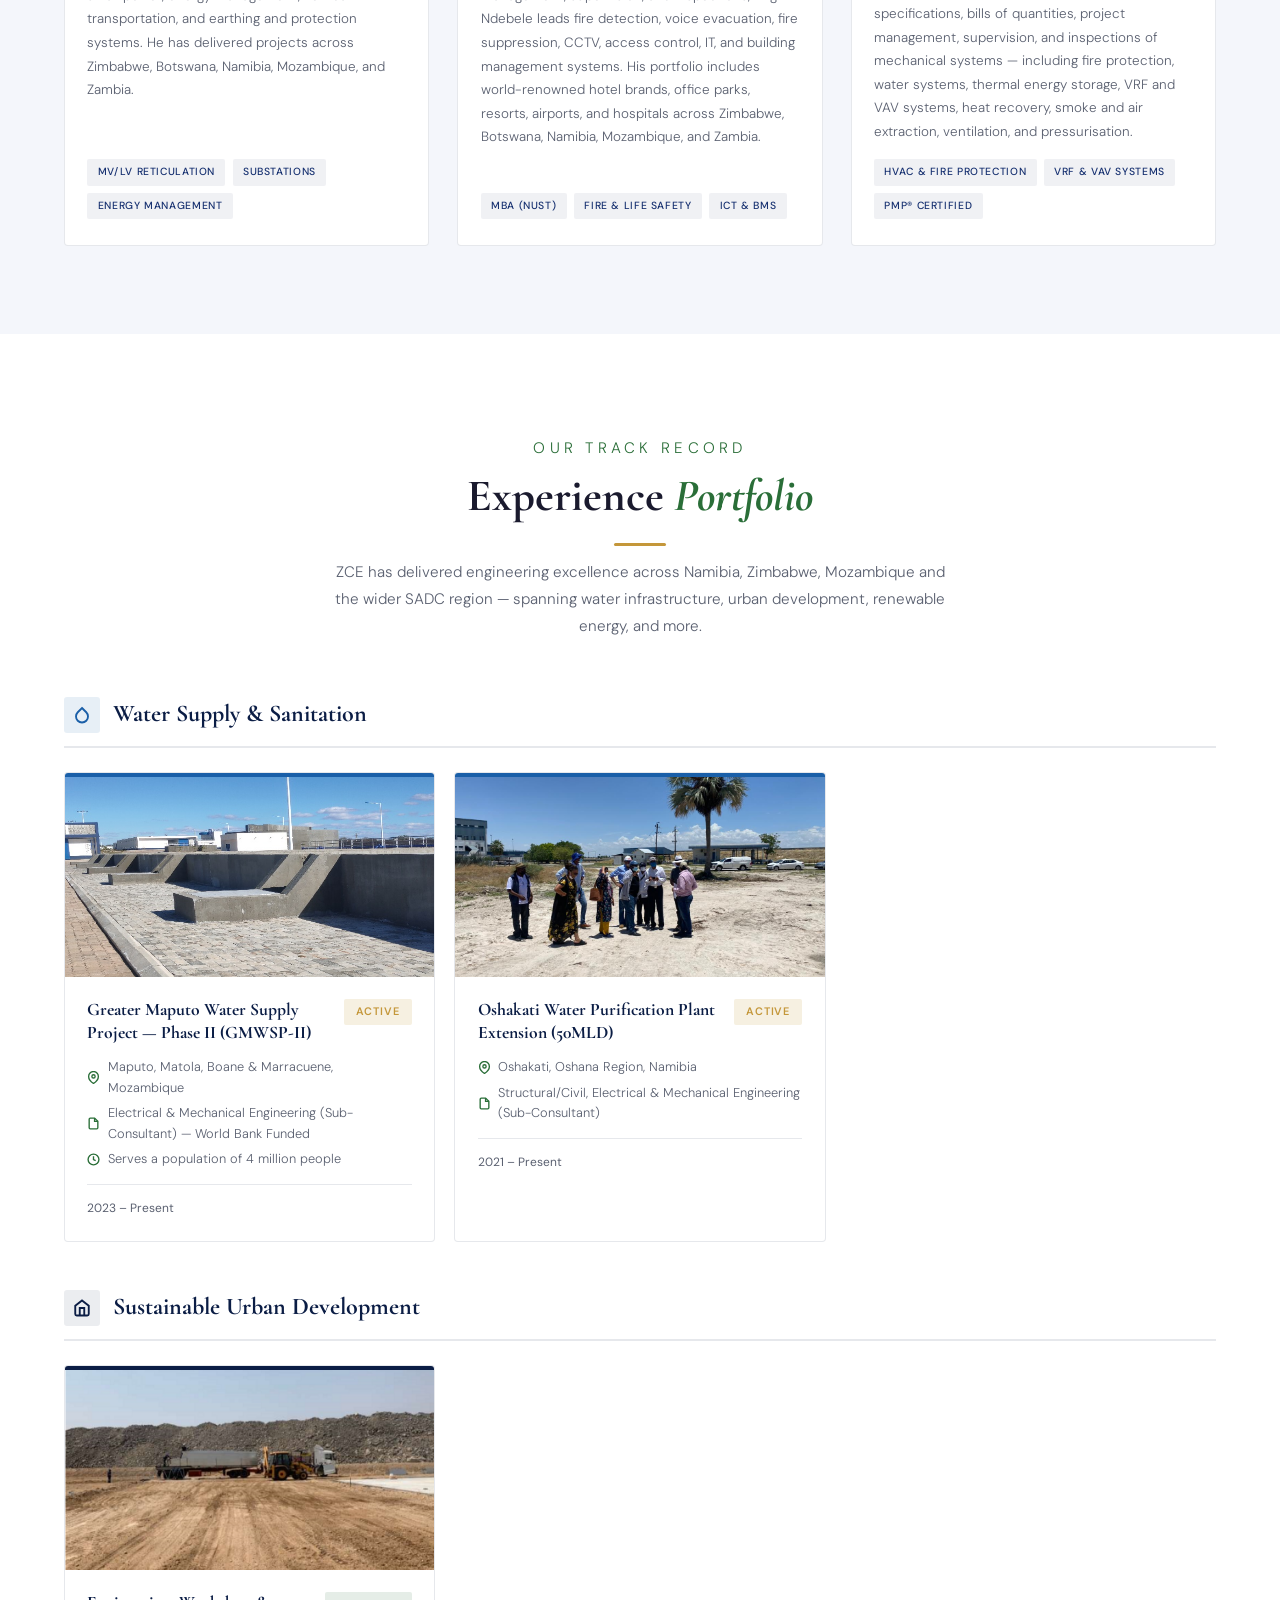
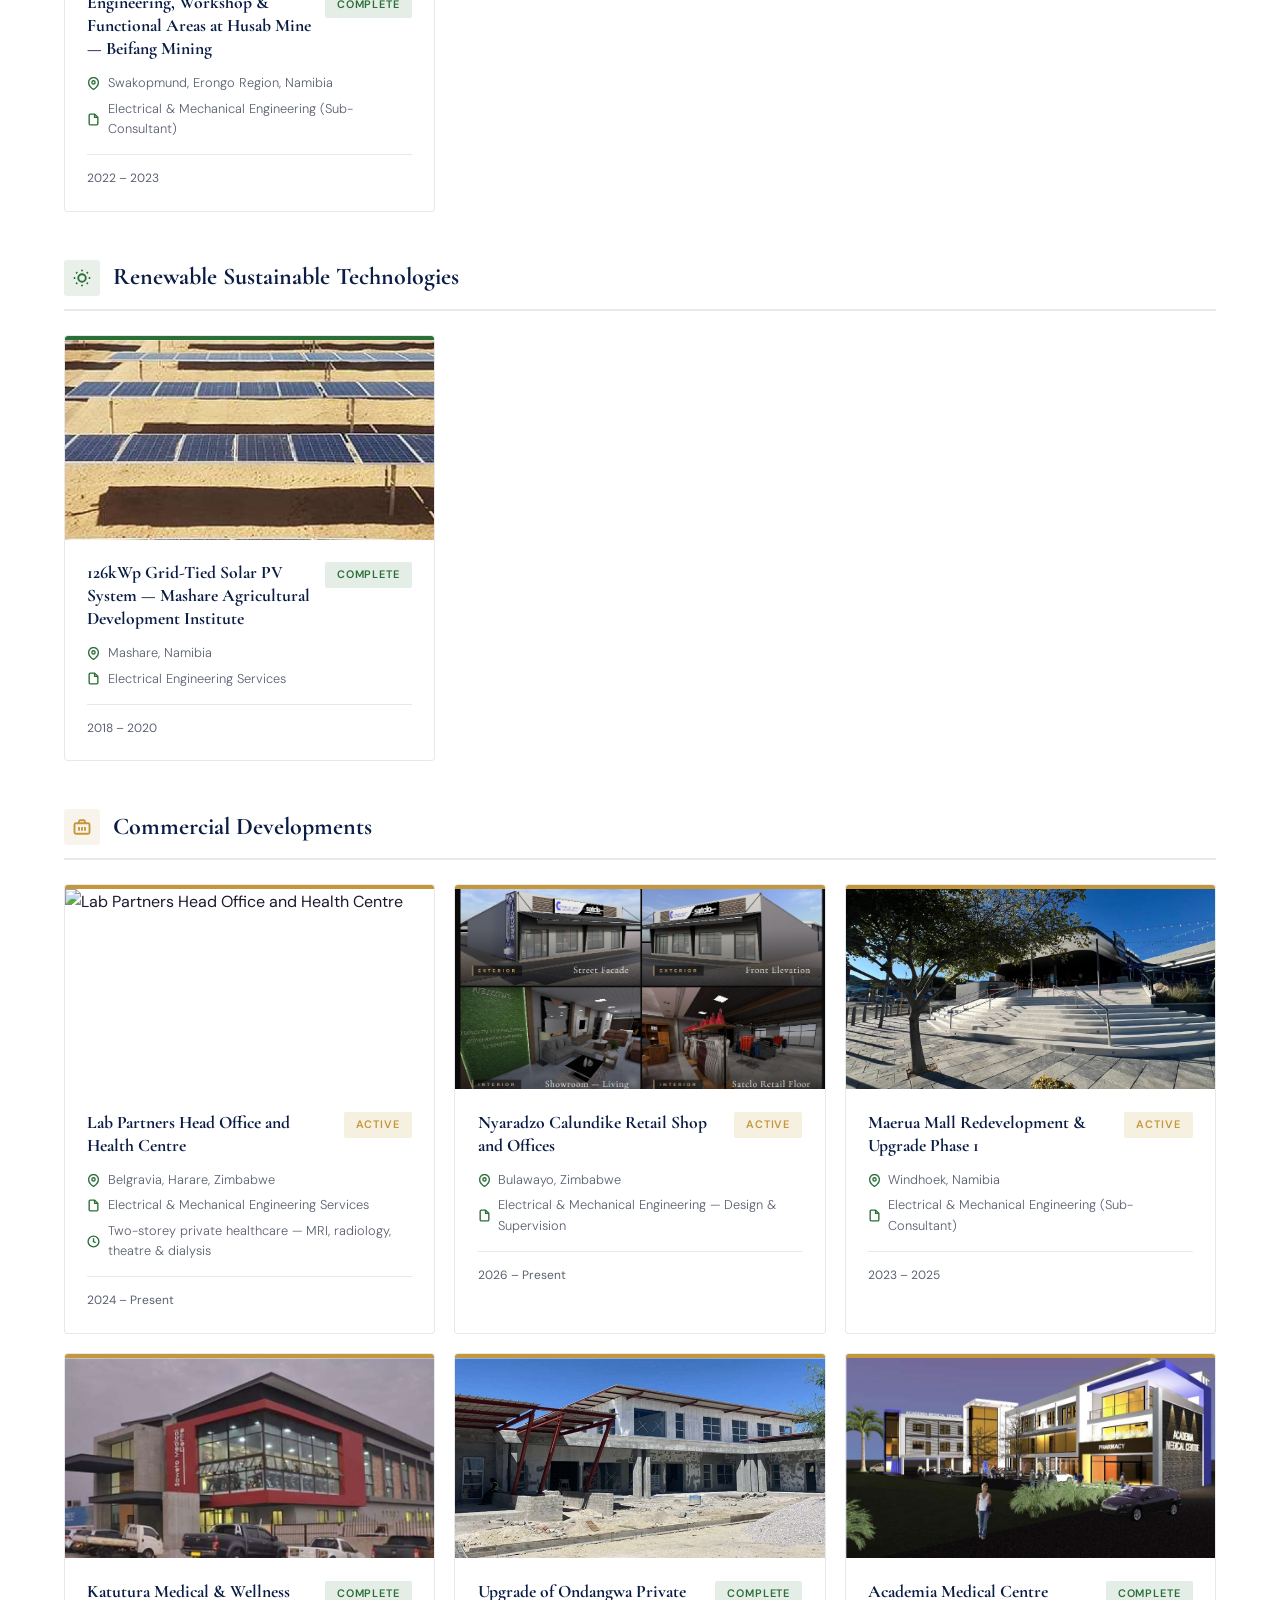
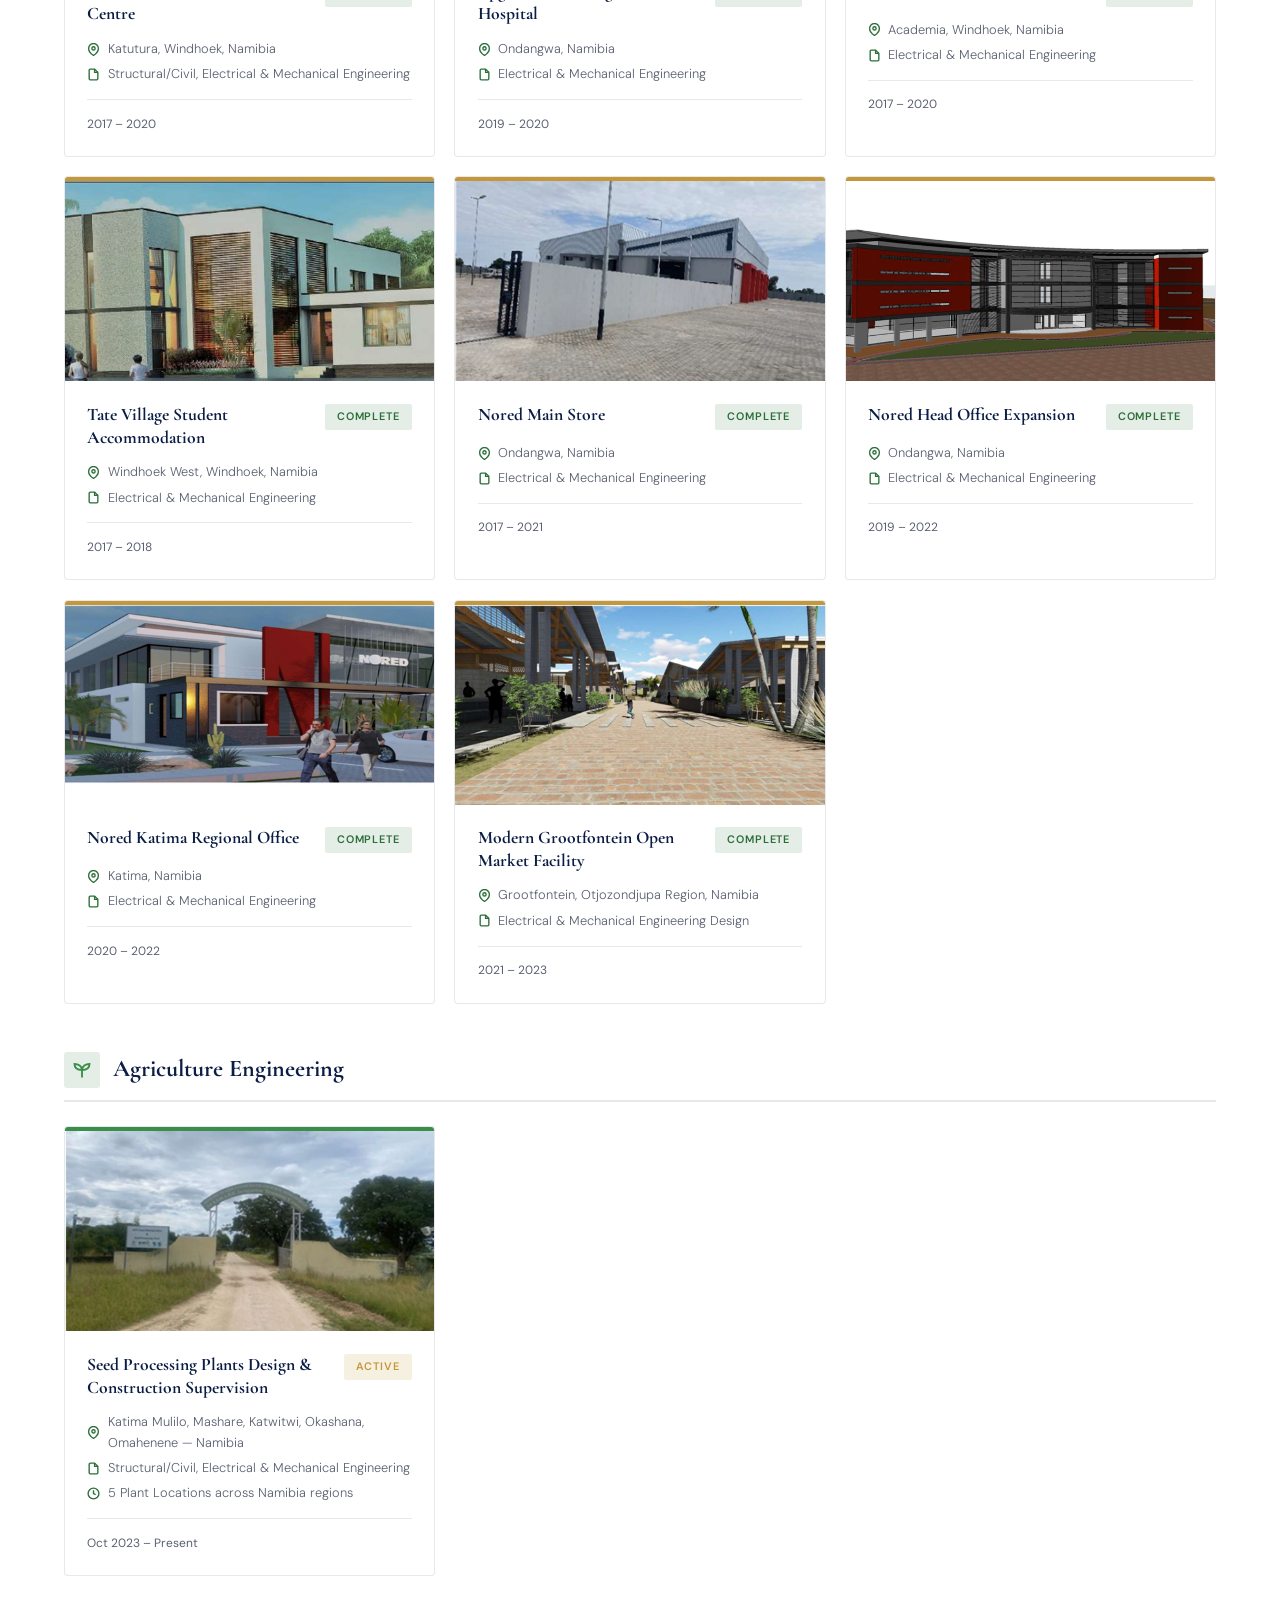
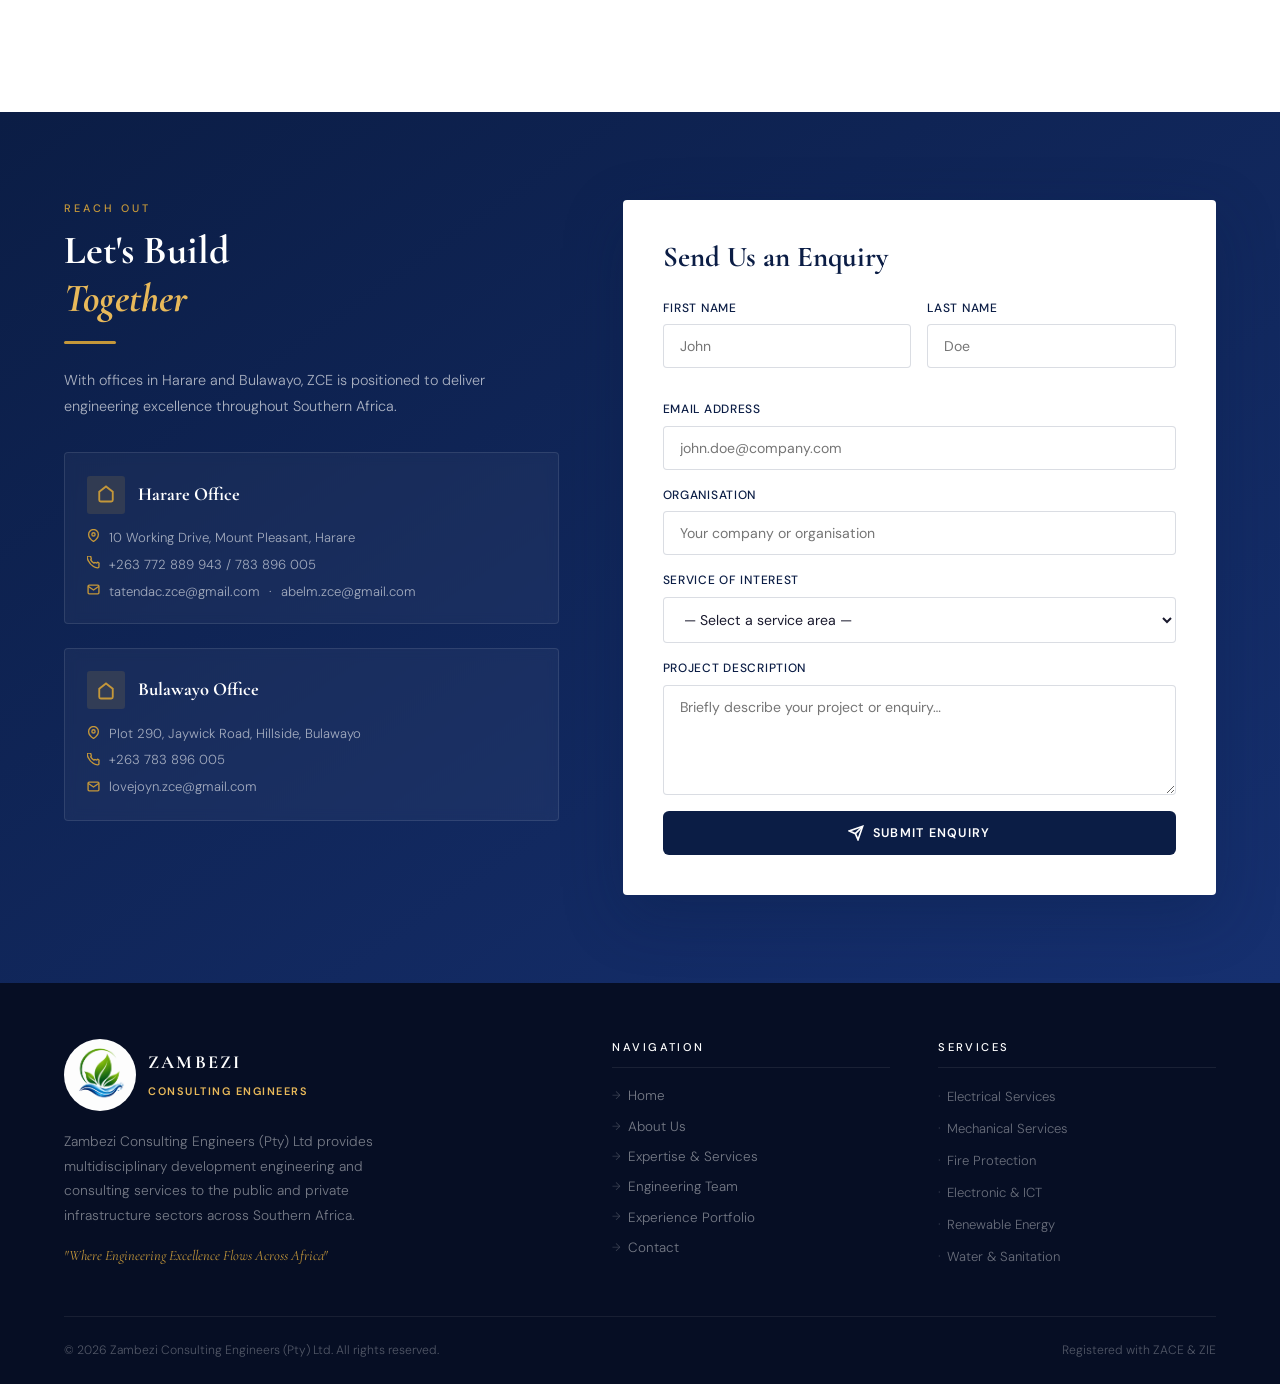
==== commit b3a0df0d: "Remove Kazozu Mine project from portfolio" ====
--- a/index.html
+++ b/index.html
@@ -259,7 +259,7 @@
       <article id="service-fire" class="service-card reveal" style="--service-accent:#C44A2A">
         <header class="service-card-head">
           <div class="service-card-icon" aria-hidden="true">
-            <svg width="22" height="22" viewBox="0 0 24 24" fill="none" stroke="currentColor" stroke-width="2.5"><path d="M8.5 14.5A2.5 2.5 0 0011 12c0-1.38-.5-2-1-3-1.072-2.143-.224-4.054 2-6 .5 2.5 2 4.9 4 6.5 2 1.6 3 3.5 3 5.5a7 7 0 11-14 0c0-1.153.433-2.294 1-3a2.5 2.5 0 003.5 0z"/></svg>
+            <svg width="22" height="22" viewBox="0 0 24 24" fill="none" stroke="currentColor" stroke-width="2.5"><path d="M8.5 14.5A2.5 2.5 0 0111 12c0-1.38-.5-2-1-3-1.072-2.143-.224-4.054 2-6 .5 2.5 2 4.9 4 6.5 2 1.6 3 3.5 3 5.5a7 7 0 11-14 0c0-1.153.433-2.294 1-3a2.5 2.5 0 003.5 0z"/></svg>
           </div>
           <h3>Fire Protection Engineering</h3>
         </header>
@@ -584,7 +584,7 @@
 
         <div class="proj-card">
           <div class="proj-card-accent" style="background:var(--gold)"></div>
-          <img class="proj-card-img" src="images/portfolio/katutura-medical-wellness-centre.png" alt="Katutura Medical &amp; Wellness Centre" loading="lazy">
+          <img class="proj-card-img" src="images/portfolio/katutura-medical-wellness-centre.png" alt="Katutura Medical & Wellness Centre" loading="lazy">
           <div class="proj-card-body">
             <div class="proj-card-top">
               <div class="proj-name">Katutura Medical &amp; Wellness Centre</div>
@@ -891,4 +891,4 @@
 
 <script src="js/main.js"></script>
 </body>
-</html>+</html>
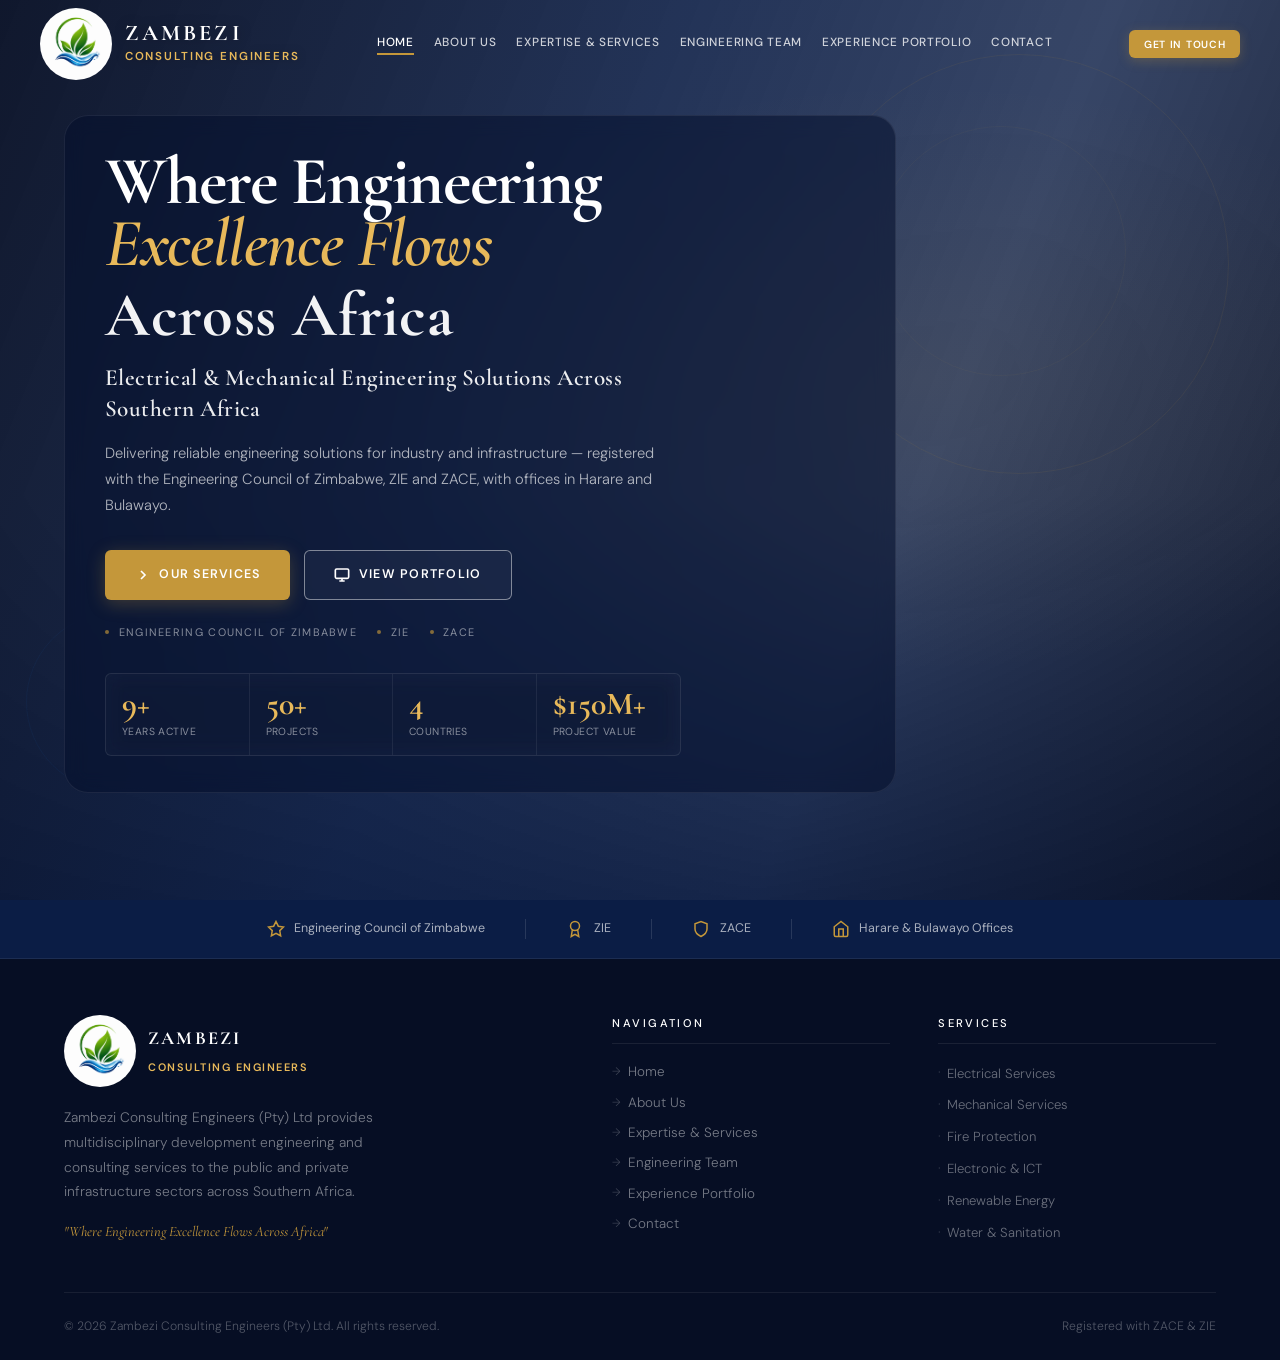
==== commit 9d2b7035: "Convert single-page site to multi-page: each nav item is now its own HTML file - Split index.html in" ====
--- a/index.html
+++ b/index.html
@@ -16,7 +16,7 @@
 
 <nav id="navbar">
   <div class="nav-inner">
-    <a class="nav-logo" href="#home">
+    <a class="nav-logo" href="index.html">
       <img class="nav-logo-img" src="images/logo.png" alt="Zambezi Consulting Engineers logo" width="72" height="72">
       <div class="nav-logo-fallback" aria-hidden="true">Z</div>
       <div class="nav-logo-mark">
@@ -25,25 +25,25 @@
       </div>
     </a>
     <div class="nav-links">
-      <a href="#home" class="active">Home</a>
-      <a href="#about">About Us</a>
-      <a href="#services">Expertise &amp; Services</a>
-      <a href="#team">Engineering Team</a>
-      <a href="#portfolio">Experience Portfolio</a>
-      <a href="#contact">Contact</a>
+      <a href="index.html">Home</a>
+      <a href="about.html">About Us</a>
+      <a href="services.html">Expertise &amp; Services</a>
+      <a href="team.html">Engineering Team</a>
+      <a href="portfolio.html">Experience Portfolio</a>
+      <a href="contact.html">Contact</a>
     </div>
-    <button class="nav-cta" type="button" onclick="document.getElementById('contact').scrollIntoView({behavior:'smooth'})">Get In Touch</button>
+    <button class="nav-cta" type="button" onclick="window.location='contact.html'">Get In Touch</button>
     <button class="nav-hamburger" id="hamburger" type="button" aria-label="Open menu" aria-expanded="false">
       <span></span><span></span><span></span>
     </button>
   </div>
   <div class="nav-mobile" id="mobileMenu">
-    <a href="#home">Home</a>
-    <a href="#about">About Us</a>
-    <a href="#services">Expertise &amp; Services</a>
-    <a href="#team">Engineering Team</a>
-    <a href="#portfolio">Experience Portfolio</a>
-    <a href="#contact">Contact</a>
+    <a href="index.html">Home</a>
+    <a href="about.html">About Us</a>
+    <a href="services.html">Expertise &amp; Services</a>
+    <a href="team.html">Engineering Team</a>
+    <a href="portfolio.html">Experience Portfolio</a>
+    <a href="contact.html">Contact</a>
   </div>
 </nav>
 
@@ -65,14 +65,14 @@
       <p class="hero-tagline">Electrical &amp; Mechanical Engineering Solutions Across Southern Africa</p>
       <p class="hero-sub">Delivering reliable engineering solutions for industry and infrastructure — registered with the Engineering Council of Zimbabwe, ZIE and ZACE, with offices in Harare and Bulawayo.</p>
       <div class="hero-actions">
-        <button class="btn btn-gold btn-hero-primary" type="button" onclick="document.getElementById('services').scrollIntoView({behavior:'smooth'})">
+        <a class="btn btn-gold btn-hero-primary" href="services.html">
           <svg width="16" height="16" viewBox="0 0 24 24" fill="none" stroke="currentColor" stroke-width="2.5"><path d="M9 18l6-6-6-6"/></svg>
           Our Services
-        </button>
-        <button class="btn btn-outline btn-hero-secondary" type="button" onclick="document.getElementById('portfolio').scrollIntoView({behavior:'smooth'})">
+        </a>
+        <a class="btn btn-outline btn-hero-secondary" href="portfolio.html">
           <svg width="16" height="16" viewBox="0 0 24 24" fill="none" stroke="currentColor" stroke-width="2.5"><rect x="2" y="3" width="20" height="14" rx="2"/><path d="M8 21h8M12 17v4"/></svg>
           View Portfolio
-        </button>
+        </a>
       </div>
       <ul class="hero-badges" aria-label="Credentials">
         <li class="hero-badge">Engineering Council of Zimbabwe</li>
@@ -115,732 +115,6 @@
   </div>
 </div>
 
-<section id="about">
-  <div class="container">
-    <div class="about-grid">
-
-      <div class="about-image-wrap reveal from-left">
-        <img class="about-img" src="images/about-engineering-african.jpg" data-fallback="https://images.unsplash.com/photo-1581092580497-e0d23cbdf1dc?w=900&amp;q=80" alt="African engineering professional reviewing technical drawings" loading="lazy">
-        <div class="about-img-badge">
-          <div class="about-img-badge-icon">
-            <svg width="20" height="20" viewBox="0 0 24 24" fill="none" stroke="#fff" stroke-width="2.5"><path d="M12 2l3.09 6.26L22 9.27l-5 4.87 1.18 6.88L12 17.77l-6.18 3.25L7 14.14 2 9.27l6.91-1.01L12 2z"/></svg>
-          </div>
-          <div class="about-img-badge-text">
-            <strong>2016</strong>
-            <span>Established in 2016</span>
-          </div>
-        </div>
-      </div>
-
-      <div class="reveal from-right">
-        <div class="section-head">
-          <p class="eyebrow green">Who We Are</p>
-          <h2>Trusted Engineering<br><em>Partners Across Africa</em></h2>
-          <div class="section-rule left"></div>
-          <p>Zambezi Consulting Engineers (Pty) Ltd (ZCE) was first incorporated in Namibia in 2016 and expanded into Zimbabwe in 2022. ZCE provides electrical and mechanical engineering and consulting services, as well as project management, to the public and private infrastructure sectors. We are registered with the Zimbabwe Association of Consulting Engineers (ZACE), Engineering Council of Zimbabwe (ECZ), Zimbabwe Institution of Engineers (ZIE), National Social Security Authority (NSSA), Procurement Regulatory Authority of Zimbabwe (PRAZ), and Zimbabwe Revenue Authority (ZIMRA). ZCE has offices in Harare, Bulawayo, and Windhoek, Namibia, and has delivered projects in Zimbabwe, Mozambique, Zambia, and Namibia.</p>
-          <p>Our team of engineers collectively brings over 50 years of professional experience, having successfully delivered numerous landmark and complex projects across Zimbabwe and the wider SADC region. With extensive expertise in engineering design, construction supervision, contract administration, and project management, our engineers consistently uphold the highest standards of technical excellence and integrity.</p>
-          <p>All our professionals are duly registered with ZACE, ECZ, and ZIE, among other recognized professional bodies — underscoring our commitment to regulatory compliance, ethical practice, and continuous professional development.</p>
-        </div>
-
-        <div class="about-pillars">
-          <div class="about-pillar">
-            <div class="about-pillar-icon green">
-              <svg width="20" height="20" viewBox="0 0 24 24" fill="none" stroke="currentColor" stroke-width="2"><path d="M12 22s8-4 8-10V5l-8-3-8 3v7c0 6 8 10 8 10z"/></svg>
-            </div>
-            <div class="about-pillar-text">
-              <h4>Health, Safety &amp; Environment</h4>
-              <p>We are committed to the health and safety of our employees and the protection of the environment in all business activities. HSE is every employee's responsibility.</p>
-            </div>
-          </div>
-          <div class="about-pillar">
-            <div class="about-pillar-icon navy">
-              <svg width="20" height="20" viewBox="0 0 24 24" fill="none" stroke="currentColor" stroke-width="2"><circle cx="12" cy="8" r="6"/><path d="M15.477 12.89L17 22l-5-3-5 3 1.523-9.11"/></svg>
-            </div>
-            <div class="about-pillar-text">
-              <h4>Quality Management System</h4>
-              <p>Quality and service excellence are the foundation on which we have built our reputation. Our QMS is certified and drives sustained, profitable growth through client satisfaction.</p>
-            </div>
-          </div>
-          <div class="about-pillar">
-            <div class="about-pillar-icon gold">
-              <svg width="20" height="20" viewBox="0 0 24 24" fill="none" stroke="currentColor" stroke-width="2"><path d="M2 3h6a4 4 0 014 4v14a3 3 0 00-3-3H2z"/><path d="M22 3h-6a4 4 0 00-4 4v14a3 3 0 013-3h7z"/></svg>
-            </div>
-            <div class="about-pillar-text">
-              <h4>Responsibility &amp; Sustainability</h4>
-              <p>We design with sustainability in mind — selecting sustainably manufactured products, sourcing responsibly, and thinking green throughout every stage of construction.</p>
-            </div>
-          </div>
-          <div class="about-pillar">
-            <div class="about-pillar-icon water">
-              <svg width="20" height="20" viewBox="0 0 24 24" fill="none" stroke="currentColor" stroke-width="2"><path d="M17 21v-2a4 4 0 00-4-4H5a4 4 0 00-4 4v2"/><circle cx="9" cy="7" r="4"/><path d="M23 21v-2a4 4 0 00-3-3.87"/><path d="M16 3.13a4 4 0 010 7.75"/></svg>
-            </div>
-            <div class="about-pillar-text">
-              <h4>Social Responsibility</h4>
-              <p>We impart knowledge and skills in our work, and provide guidance to tertiary students — ensuring our future labour market is better-skilled and equipped across Southern Africa.</p>
-            </div>
-          </div>
-        </div>
-      </div>
-    </div>
-  </div>
-</section>
-
-<div class="reg-strip">
-  <div class="container">
-    <div class="reg-inner">
-      <div class="reg-item">
-        <div class="reg-icon">
-          <svg width="22" height="22" viewBox="0 0 24 24" fill="none" stroke="currentColor" stroke-width="2"><path d="M12 2l3.09 6.26L22 9.27l-5 4.87 1.18 6.88L12 17.77l-6.18 3.25L7 14.14 2 9.27l6.91-1.01L12 2z"/></svg>
-        </div>
-        <div class="reg-text">
-          <strong>ZACE</strong>
-          <span>Zimbabwe Association of Consulting Engineers</span>
-        </div>
-      </div>
-      <div class="reg-sep"></div>
-      <div class="reg-item">
-        <div class="reg-icon">
-          <svg width="22" height="22" viewBox="0 0 24 24" fill="none" stroke="currentColor" stroke-width="2"><circle cx="12" cy="8" r="6"/><path d="M15.477 12.89L17 22l-5-3-5 3 1.523-9.11"/></svg>
-        </div>
-        <div class="reg-text">
-          <strong>ZIE</strong>
-          <span>Zimbabwe Institution of Engineers</span>
-        </div>
-      </div>
-    </div>
-  </div>
-</div>
-
-<section id="services" class="alt">
-  <div class="container">
-    <div class="section-head center reveal">
-      <p class="eyebrow green">What We Do</p>
-      <h2>Our <em>Services</em></h2>
-      <div class="section-rule center"></div>
-      <p>Leading MEP&amp;F and renewable energy consulting — delivering world-class, multidisciplinary engineering solutions that drive sustainable development across Southern Africa.</p>
-    </div>
-
-    <div class="services-grid">
-
-      <article id="service-electrical" class="service-card reveal" style="--service-accent:var(--gold)">
-        <header class="service-card-head">
-          <div class="service-card-icon" aria-hidden="true">
-            <svg width="22" height="22" viewBox="0 0 24 24" fill="none" stroke="currentColor" stroke-width="2.5"><path d="M13 2L3 14h9l-1 8 10-12h-9l1-8z"/></svg>
-          </div>
-          <h3>Electrical Services</h3>
-        </header>
-        <ul class="service-card-items">
-          <li>High and Low Voltage Electrical Infrastructure</li>
-          <li>Electrical Distribution Networks up to 132kV</li>
-          <li>Instrumentation, Process Control and Automation</li>
-          <li>Emergency Power Installations</li>
-          <li>Street and Area Lighting Systems</li>
-          <li>Load Studies and Fault Current Determinations</li>
-        </ul>
-      </article>
-
-      <article id="service-mechanical" class="service-card reveal" style="--service-accent:var(--navy2)">
-        <header class="service-card-head">
-          <div class="service-card-icon" aria-hidden="true">
-            <svg width="22" height="22" viewBox="0 0 24 24" fill="none" stroke="currentColor" stroke-width="2.5"><circle cx="12" cy="12" r="3"/><path d="M12 1v4M12 19v4M4.22 4.22l2.83 2.83M16.95 16.95l2.83 2.83M1 12h4M19 12h4M4.22 19.78l2.83-2.83M16.95 7.05l2.83-2.83"/></svg>
-          </div>
-          <h3>Mechanical Services</h3>
-        </header>
-        <ul class="service-card-items">
-          <li>Air Conditioning &amp; Ventilation Systems</li>
-          <li>Chilled Water Plants &amp; Thermal Energy Storage</li>
-          <li>Variable Refrigerant Flow (VRF) Systems</li>
-          <li>Vertical Transportation (Lifts, Escalators)</li>
-          <li>Wet Services (Plumbing &amp; Drainage)</li>
-          <li>Water Treatment Plants &amp; Pumping Systems</li>
-        </ul>
-      </article>
-
-      <article id="service-fire" class="service-card reveal" style="--service-accent:#C44A2A">
-        <header class="service-card-head">
-          <div class="service-card-icon" aria-hidden="true">
-            <svg width="22" height="22" viewBox="0 0 24 24" fill="none" stroke="currentColor" stroke-width="2.5"><path d="M8.5 14.5A2.5 2.5 0 0111 12c0-1.38-.5-2-1-3-1.072-2.143-.224-4.054 2-6 .5 2.5 2 4.9 4 6.5 2 1.6 3 3.5 3 5.5a7 7 0 11-14 0c0-1.153.433-2.294 1-3a2.5 2.5 0 003.5 0z"/></svg>
-          </div>
-          <h3>Fire Protection Engineering</h3>
-        </header>
-        <ul class="service-card-items">
-          <li>Fire Rational Designs</li>
-          <li>Automatic Sprinkler Protection Systems</li>
-          <li>Smoke Extract and Pressurisation Systems</li>
-          <li>Gaseous Suppression Systems</li>
-          <li>Automatic Smoke Detection Systems</li>
-          <li>Voice Evacuation Systems</li>
-        </ul>
-      </article>
-
-      <article id="service-electronic" class="service-card reveal" style="--service-accent:var(--water)">
-        <header class="service-card-head">
-          <div class="service-card-icon" aria-hidden="true">
-            <svg width="22" height="22" viewBox="0 0 24 24" fill="none" stroke="currentColor" stroke-width="2.5"><rect x="2" y="3" width="20" height="14" rx="2"/><path d="M8 21h8M12 17v4"/></svg>
-          </div>
-          <h3>Electronic &amp; ICT Services</h3>
-        </header>
-        <ul class="service-card-items">
-          <li>Fire Life &amp; Safety Systems</li>
-          <li>Security Systems &amp; Access Control</li>
-          <li>CCTV &amp; Surveillance Systems</li>
-          <li>IP Networks &amp; VoIP Systems</li>
-          <li>Audio Visual Systems</li>
-          <li>Building Management &amp; Automation</li>
-          <li>Data Centre Control Systems</li>
-        </ul>
-      </article>
-
-      <article id="service-renewable" class="service-card reveal" style="--service-accent:var(--green)">
-        <header class="service-card-head">
-          <div class="service-card-icon" aria-hidden="true">
-            <svg width="22" height="22" viewBox="0 0 24 24" fill="none" stroke="currentColor" stroke-width="2.5"><circle cx="12" cy="12" r="5"/><path d="M12 1v2M12 21v2M4.22 4.22l1.42 1.42M18.36 18.36l1.42 1.42M1 12h2M21 12h2M4.22 19.78l1.42-1.42M18.36 5.64l1.42-1.42"/></svg>
-          </div>
-          <h3>Renewable Energy Services</h3>
-        </header>
-        <ul class="service-card-items">
-          <li>Solar Power System Design</li>
-          <li>Wind Energy Solutions</li>
-          <li>Energy Storage Systems</li>
-          <li>Grid Integration Studies</li>
-          <li>Energy Efficiency Assessments</li>
-          <li>Sustainable Energy Consulting</li>
-        </ul>
-      </article>
-
-      <article id="service-water" class="service-card reveal" style="--service-accent:#1A7A9E">
-        <header class="service-card-head">
-          <div class="service-card-icon" aria-hidden="true">
-            <svg width="22" height="22" viewBox="0 0 24 24" fill="none" stroke="currentColor" stroke-width="2.5"><path d="M12 2.69l5.66 5.66a8 8 0 11-11.31 0z"/></svg>
-          </div>
-          <h3>Water &amp; Sanitation Services</h3>
-        </header>
-        <ul class="service-card-items">
-          <li>Water Treatment Plant Design</li>
-          <li>Sewage Treatment Systems</li>
-          <li>Water Distribution Networks</li>
-          <li>Stormwater Management</li>
-          <li>Groundwater Development</li>
-          <li>Sanitation Infrastructure</li>
-        </ul>
-      </article>
-
-    </div>
-  </div>
-</section>
-
-<section id="team" class="alt">
-  <div class="container">
-    <div class="section-head center reveal">
-      <p class="eyebrow green">Our People</p>
-      <h2>Engineering <em>Team</em></h2>
-      <div class="section-rule center"></div>
-      <p>Registered professionals with the Engineering Council of Zimbabwe and ZIE — combining 50+ years of regional engineering leadership across Southern Africa.</p>
-    </div>
-
-    <div class="team-grid">
-
-      <article class="team-card reveal">
-        <div class="team-card-photo-wrap">
-          <img class="team-card-photo" src="images/Abel.jpeg" alt="Eng. Abel Mashoko" width="400" height="480" loading="lazy">
-          <div class="team-card-accent" style="background:var(--gold)"></div>
-        </div>
-        <div class="team-card-body">
-          <h3 class="team-card-name">Eng. Abel Mashoko</h3>
-          <p class="team-card-role">Managing Director</p>
-          <p class="team-card-bio">Bachelor of Science in Electrical Engineering from the University of Zimbabwe. With 20 years of experience in the design and supervision of electrical engineering projects, Eng. Mashoko has extensive expertise in multi-storey buildings, substations, MV/LV power reticulation, lighting and small power, energy management, vertical transportation, and earthing and protection systems. He has delivered projects across Zimbabwe, Botswana, Namibia, Mozambique, and Zambia.</p>
-          <ul class="team-card-tags" aria-label="Areas of expertise">
-            <li>MV/LV Reticulation</li>
-            <li>Substations</li>
-            <li>Energy Management</li>
-          </ul>
-        </div>
-      </article>
-
-      <article class="team-card reveal">
-        <div class="team-card-photo-wrap">
-          <img class="team-card-photo" src="images/Lovejoy.jpeg" alt="Eng. Lovejoy Ndebele" width="400" height="480" loading="lazy">
-          <div class="team-card-accent" style="background:var(--water)"></div>
-        </div>
-        <div class="team-card-body">
-          <h3 class="team-card-name">Eng. Lovejoy Ndebele</h3>
-          <p class="team-card-role">Operations Director and Electrical Lead</p>
-          <p class="team-card-bio">Bachelor of Engineering (Honours) in Electronics Engineering and a Master&rsquo;s in Business Administration (M.B.A.) from the National University of Science and Technology (NUST). With 16 years of experience in detailed design, technical specifications, bills of quantities, project management, supervision, and inspections, Eng. Ndebele leads fire detection, voice evacuation, fire suppression, CCTV, access control, IT, and building management systems. His portfolio includes world-renowned hotel brands, office parks, resorts, airports, and hospitals across Zimbabwe, Botswana, Namibia, Mozambique, and Zambia.</p>
-          <ul class="team-card-tags" aria-label="Areas of expertise">
-            <li>MBA (NUST)</li>
-            <li>Fire &amp; Life Safety</li>
-            <li>ICT &amp; BMS</li>
-          </ul>
-        </div>
-      </article>
-
-      <article class="team-card reveal">
-        <div class="team-card-photo-wrap">
-          <img class="team-card-photo" src="images/Tatenda.jpeg" alt="Eng. Tatenda Cock PMP" width="400" height="480" loading="lazy">
-          <div class="team-card-accent" style="background:var(--navy)"></div>
-        </div>
-        <div class="team-card-body">
-          <h3 class="team-card-name">Eng. Tatenda Cock PMP</h3>
-          <p class="team-card-role">Projects Director and Mechanical Engineering Lead</p>
-          <p class="team-card-bio">Bachelor of Science in Mechanical Engineering from the University of Zimbabwe, Master of Industrial Engineering, and Project Management Professional (PMP&reg;). With 15 years of experience in Zimbabwe, South Africa, and Namibia, Eng. Cock specialises in detailed design, technical specifications, bills of quantities, project management, supervision, and inspections of mechanical systems — including fire protection, water systems, thermal energy storage, VRF and VAV systems, heat recovery, smoke and air extraction, ventilation, and pressurisation.</p>
-          <ul class="team-card-tags" aria-label="Areas of expertise">
-            <li>HVAC &amp; Fire Protection</li>
-            <li>VRF &amp; VAV Systems</li>
-            <li>PMP&reg; Certified</li>
-          </ul>
-        </div>
-      </article>
-
-    </div>
-  </div>
-</section>
-
-<section id="portfolio">
-  <div class="container">
-    <div class="section-head center reveal">
-      <p class="eyebrow green">Our Track Record</p>
-      <h2>Experience <em>Portfolio</em></h2>
-      <div class="section-rule center"></div>
-      <p>ZCE has delivered engineering excellence across Namibia, Zimbabwe, Mozambique and the wider SADC region — spanning water infrastructure, urban development, renewable energy, and more.</p>
-    </div>
-
-    <div class="portfolio-category reveal">
-      <div class="portfolio-cat-title">
-        <div class="portfolio-cat-icon" style="background:rgba(26,95,168,0.1);color:var(--water)">
-          <svg width="18" height="18" viewBox="0 0 24 24" fill="none" stroke="currentColor" stroke-width="2.5"><path d="M12 2.69l5.66 5.66a8 8 0 11-11.31 0z"/></svg>
-        </div>
-        <h3>Water Supply &amp; Sanitation</h3>
-      </div>
-      <div class="project-cards">
-
-        <div class="proj-card">
-          <div class="proj-card-accent" style="background:var(--water)"></div>
-          <img class="proj-card-img" src="images/portfolio/preparation-of-phase-ii-of-the-greater-maputo.jpeg" alt="Greater Maputo Water Supply Project" loading="lazy">
-          <div class="proj-card-body">
-            <div class="proj-card-top">
-              <div class="proj-name">Greater Maputo Water Supply Project — Phase II (GMWSP-II)</div>
-              <span class="tag active">Active</span>
-            </div>
-            <div class="proj-meta">
-              <div class="proj-meta-row">
-                <svg width="13" height="13" viewBox="0 0 24 24" fill="none" stroke="currentColor" stroke-width="2.5"><path d="M21 10c0 7-9 13-9 13s-9-6-9-13a9 9 0 0118 0z"/><circle cx="12" cy="10" r="3"/></svg>
-                Maputo, Matola, Boane &amp; Marracuene, Mozambique
-              </div>
-              <div class="proj-meta-row">
-                <svg width="13" height="13" viewBox="0 0 24 24" fill="none" stroke="currentColor" stroke-width="2.5"><path d="M14 2H6a2 2 0 00-2 2v16a2 2 0 002 2h12a2 2 0 002-2V8z"/><polyline points="14 2 14 8 20 8"/></svg>
-                Electrical &amp; Mechanical Engineering (Sub-Consultant) — World Bank Funded
-              </div>
-              <div class="proj-meta-row">
-                <svg width="13" height="13" viewBox="0 0 24 24" fill="none" stroke="currentColor" stroke-width="2.5"><circle cx="12" cy="12" r="10"/><path d="M12 6v6l4 2"/></svg>
-                Serves a population of 4 million people
-              </div>
-            </div>
-            <div class="proj-footer"><span class="proj-year">2023 – Present</span></div>
-          </div>
-        </div>
-
-        <div class="proj-card">
-          <div class="proj-card-accent" style="background:var(--water)"></div>
-          <img class="proj-card-img" src="images/portfolio/oshakati-water-purification-plant-extension.jpeg" alt="Oshakati Water Purification Plant" loading="lazy">
-          <div class="proj-card-body">
-            <div class="proj-card-top">
-              <div class="proj-name">Oshakati Water Purification Plant Extension (50MLD)</div>
-              <span class="tag active">Active</span>
-            </div>
-            <div class="proj-meta">
-              <div class="proj-meta-row">
-                <svg width="13" height="13" viewBox="0 0 24 24" fill="none" stroke="currentColor" stroke-width="2.5"><path d="M21 10c0 7-9 13-9 13s-9-6-9-13a9 9 0 0118 0z"/><circle cx="12" cy="10" r="3"/></svg>
-                Oshakati, Oshana Region, Namibia
-              </div>
-              <div class="proj-meta-row">
-                <svg width="13" height="13" viewBox="0 0 24 24" fill="none" stroke="currentColor" stroke-width="2.5"><path d="M14 2H6a2 2 0 00-2 2v16a2 2 0 002 2h12a2 2 0 002-2V8z"/><polyline points="14 2 14 8 20 8"/></svg>
-                Structural/Civil, Electrical &amp; Mechanical Engineering (Sub-Consultant)
-              </div>
-            </div>
-            <div class="proj-footer"><span class="proj-year">2021 – Present</span></div>
-          </div>
-        </div>
-
-      </div>
-    </div>
-
-    <div class="portfolio-category reveal">
-      <div class="portfolio-cat-title">
-        <div class="portfolio-cat-icon" style="background:rgba(11,29,69,0.08);color:var(--navy)">
-          <svg width="18" height="18" viewBox="0 0 24 24" fill="none" stroke="currentColor" stroke-width="2.5"><path d="M3 9l9-7 9 7v11a2 2 0 01-2 2H5a2 2 0 01-2-2z"/><polyline points="9 22 9 12 15 12 15 22"/></svg>
-        </div>
-        <h3>Sustainable Urban Development</h3>
-      </div>
-      <div class="project-cards">
-
-
-
-        <div class="proj-card">
-          <div class="proj-card-accent" style="background:var(--navy)"></div>
-          <img class="proj-card-img" src="images/portfolio/construction-of-the-engineering-workshop-and-functional-area.png" alt="Husab Mine" loading="lazy">
-          <div class="proj-card-body">
-            <div class="proj-card-top">
-              <div class="proj-name">Engineering, Workshop &amp; Functional Areas at Husab Mine — Beifang Mining</div>
-              <span class="tag complete">Complete</span>
-            </div>
-            <div class="proj-meta">
-              <div class="proj-meta-row"><svg width="13" height="13" viewBox="0 0 24 24" fill="none" stroke="currentColor" stroke-width="2.5"><path d="M21 10c0 7-9 13-9 13s-9-6-9-13a9 9 0 0118 0z"/><circle cx="12" cy="10" r="3"/></svg>Swakopmund, Erongo Region, Namibia</div>
-              <div class="proj-meta-row"><svg width="13" height="13" viewBox="0 0 24 24" fill="none" stroke="currentColor" stroke-width="2.5"><path d="M14 2H6a2 2 0 00-2 2v16a2 2 0 002 2h12a2 2 0 002-2V8z"/><polyline points="14 2 14 8 20 8"/></svg>Electrical &amp; Mechanical Engineering (Sub-Consultant)</div>
-            </div>
-            <div class="proj-footer"><span class="proj-year">2022 – 2023</span></div>
-          </div>
-        </div>
-
-      </div>
-    </div>
-
-    <div class="portfolio-category reveal">
-      <div class="portfolio-cat-title">
-        <div class="portfolio-cat-icon" style="background:rgba(42,110,56,0.1);color:var(--green)">
-          <svg width="18" height="18" viewBox="0 0 24 24" fill="none" stroke="currentColor" stroke-width="2.5"><circle cx="12" cy="12" r="5"/><path d="M12 1v2M12 21v2M4.22 4.22l1.42 1.42M18.36 18.36l1.42 1.42M1 12h2M21 12h2M4.22 19.78l1.42-1.42M18.36 5.64l1.42-1.42"/></svg>
-        </div>
-        <h3>Renewable Sustainable Technologies</h3>
-      </div>
-      <div class="project-cards">
-
-        <div class="proj-card">
-          <div class="proj-card-accent" style="background:var(--green)"></div>
-          <img class="proj-card-img" src="images/portfolio/126kwp-grid-tied-solar-photovoltaic-system-at-mashare-agricu.png" alt="126kWp Grid-Tied Solar PV" loading="lazy">
-          <div class="proj-card-body">
-            <div class="proj-card-top">
-              <div class="proj-name">126kWp Grid-Tied Solar PV System — Mashare Agricultural Development Institute</div>
-              <span class="tag complete">Complete</span>
-            </div>
-            <div class="proj-meta">
-              <div class="proj-meta-row"><svg width="13" height="13" viewBox="0 0 24 24" fill="none" stroke="currentColor" stroke-width="2.5"><path d="M21 10c0 7-9 13-9 13s-9-6-9-13a9 9 0 0118 0z"/><circle cx="12" cy="10" r="3"/></svg>Mashare, Namibia</div>
-              <div class="proj-meta-row"><svg width="13" height="13" viewBox="0 0 24 24" fill="none" stroke="currentColor" stroke-width="2.5"><path d="M14 2H6a2 2 0 00-2 2v16a2 2 0 002 2h12a2 2 0 002-2V8z"/><polyline points="14 2 14 8 20 8"/></svg>Electrical Engineering Services</div>
-            </div>
-            <div class="proj-footer"><span class="proj-year">2018 – 2020</span></div>
-          </div>
-        </div>
-
-      </div>
-    </div>
-
-    <div class="portfolio-category reveal">
-      <div class="portfolio-cat-title">
-        <div class="portfolio-cat-icon" style="background:rgba(196,151,58,0.1);color:var(--gold)">
-          <svg width="18" height="18" viewBox="0 0 24 24" fill="none" stroke="currentColor" stroke-width="2.5"><rect x="2" y="7" width="20" height="14" rx="2"/><path d="M16 7V5a2 2 0 00-2-2h-4a2 2 0 00-2 2v2"/><path d="M12 12v5"/><path d="M8 12v5"/><path d="M16 12v5"/></svg>
-        </div>
-        <h3>Commercial Developments</h3>
-      </div>
-      <div class="project-cards">
-
-        
-        <div class="proj-card">
-          <div class="proj-card-accent" style="background:var(--gold)"></div>
-          <img class="proj-card-img" src="https://images.unsplash.com/photo-1519494026892-80bbd2d6fd0d?w=800&amp;q=80" alt="Lab Partners Head Office and Health Centre" loading="lazy">
-          <div class="proj-card-body">
-            <div class="proj-card-top">
-              <div class="proj-name">Lab Partners Head Office and Health Centre</div>
-              <span class="tag active">Active</span>
-            </div>
-            <div class="proj-meta">
-              <div class="proj-meta-row"><svg width="13" height="13" viewBox="0 0 24 24" fill="none" stroke="currentColor" stroke-width="2.5"><path d="M21 10c0 7-9 13-9 13s-9-6-9-13a9 9 0 0118 0z"/><circle cx="12" cy="10" r="3"/></svg>Belgravia, Harare, Zimbabwe</div>
-              <div class="proj-meta-row"><svg width="13" height="13" viewBox="0 0 24 24" fill="none" stroke="currentColor" stroke-width="2.5"><path d="M14 2H6a2 2 0 00-2 2v16a2 2 0 002 2h12a2 2 0 002-2V8z"/><polyline points="14 2 14 8 20 8"/></svg>Electrical &amp; Mechanical Engineering Services</div>
-              <div class="proj-meta-row"><svg width="13" height="13" viewBox="0 0 24 24" fill="none" stroke="currentColor" stroke-width="2.5"><circle cx="12" cy="12" r="10"/><path d="M12 6v6l4 2"/></svg>Two-storey private healthcare — MRI, radiology, theatre &amp; dialysis</div>
-            </div>
-            <div class="proj-footer"><span class="proj-year">2024 – Present</span></div>
-          </div>
-        </div>
-
-
-        <div class="proj-card">
-          <div class="proj-card-accent" style="background:var(--gold)"></div>
-          <img class="proj-card-img" src="images/portfolio/nyaradzo-calundike-retail-shop-and-offices.png?v=2" alt="Nyaradzo Calundike Retail Shop and Offices — Calundike Exports &amp; Satclo" loading="lazy">
-          <div class="proj-card-body">
-            <div class="proj-card-top">
-              <div class="proj-name">Nyaradzo Calundike Retail Shop and Offices</div>
-              <span class="tag active">Active</span>
-            </div>
-            <div class="proj-meta">
-              <div class="proj-meta-row"><svg width="13" height="13" viewBox="0 0 24 24" fill="none" stroke="currentColor" stroke-width="2.5"><path d="M21 10c0 7-9 13-9 13s-9-6-9-13a9 9 0 0118 0z"/><circle cx="12" cy="10" r="3"/></svg>Bulawayo, Zimbabwe</div>
-              <div class="proj-meta-row"><svg width="13" height="13" viewBox="0 0 24 24" fill="none" stroke="currentColor" stroke-width="2.5"><path d="M14 2H6a2 2 0 00-2 2v16a2 2 0 002 2h12a2 2 0 002-2V8z"/><polyline points="14 2 14 8 20 8"/></svg>Electrical &amp; Mechanical Engineering — Design &amp; Supervision</div>
-            </div>
-            <div class="proj-footer"><span class="proj-year">2026 – Present</span></div>
-          </div>
-        </div>
-
-        <div class="proj-card">
-          <div class="proj-card-accent" style="background:var(--gold)"></div>
-          <img class="proj-card-img" src="images/portfolio/maerua-mall-redevelopment-upgrade-phase-1.jpeg" alt="Maerua Mall Redevelopment" loading="lazy">
-          <div class="proj-card-body">
-            <div class="proj-card-top">
-              <div class="proj-name">Maerua Mall Redevelopment &amp; Upgrade Phase 1</div>
-              <span class="tag active">Active</span>
-            </div>
-            <div class="proj-meta">
-              <div class="proj-meta-row"><svg width="13" height="13" viewBox="0 0 24 24" fill="none" stroke="currentColor" stroke-width="2.5"><path d="M21 10c0 7-9 13-9 13s-9-6-9-13a9 9 0 0118 0z"/><circle cx="12" cy="10" r="3"/></svg>Windhoek, Namibia</div>
-              <div class="proj-meta-row"><svg width="13" height="13" viewBox="0 0 24 24" fill="none" stroke="currentColor" stroke-width="2.5"><path d="M14 2H6a2 2 0 00-2 2v16a2 2 0 002 2h12a2 2 0 002-2V8z"/><polyline points="14 2 14 8 20 8"/></svg>Electrical &amp; Mechanical Engineering (Sub-Consultant)</div>
-            </div>
-            <div class="proj-footer"><span class="proj-year">2023 – 2025</span></div>
-          </div>
-        </div>
-
-        <div class="proj-card">
-          <div class="proj-card-accent" style="background:var(--gold)"></div>
-          <img class="proj-card-img" src="images/portfolio/katutura-medical-wellness-centre.png" alt="Katutura Medical & Wellness Centre" loading="lazy">
-          <div class="proj-card-body">
-            <div class="proj-card-top">
-              <div class="proj-name">Katutura Medical &amp; Wellness Centre</div>
-              <span class="tag complete">Complete</span>
-            </div>
-            <div class="proj-meta">
-              <div class="proj-meta-row"><svg width="13" height="13" viewBox="0 0 24 24" fill="none" stroke="currentColor" stroke-width="2.5"><path d="M21 10c0 7-9 13-9 13s-9-6-9-13a9 9 0 0118 0z"/><circle cx="12" cy="10" r="3"/></svg>Katutura, Windhoek, Namibia</div>
-              <div class="proj-meta-row"><svg width="13" height="13" viewBox="0 0 24 24" fill="none" stroke="currentColor" stroke-width="2.5"><path d="M14 2H6a2 2 0 00-2 2v16a2 2 0 002 2h12a2 2 0 002-2V8z"/><polyline points="14 2 14 8 20 8"/></svg>Structural/Civil, Electrical &amp; Mechanical Engineering</div>
-            </div>
-            <div class="proj-footer"><span class="proj-year">2017 – 2020</span></div>
-          </div>
-        </div>
-
-        <div class="proj-card">
-          <div class="proj-card-accent" style="background:var(--gold)"></div>
-          <img class="proj-card-img" src="images/portfolio/upgrade-of-ondangwa-private-hospital.png" alt="Upgrade of Ondangwa Private Hospital" loading="lazy">
-          <div class="proj-card-body">
-            <div class="proj-card-top">
-              <div class="proj-name">Upgrade of Ondangwa Private Hospital</div>
-              <span class="tag complete">Complete</span>
-            </div>
-            <div class="proj-meta">
-              <div class="proj-meta-row"><svg width="13" height="13" viewBox="0 0 24 24" fill="none" stroke="currentColor" stroke-width="2.5"><path d="M21 10c0 7-9 13-9 13s-9-6-9-13a9 9 0 0118 0z"/><circle cx="12" cy="10" r="3"/></svg>Ondangwa, Namibia</div>
-              <div class="proj-meta-row"><svg width="13" height="13" viewBox="0 0 24 24" fill="none" stroke="currentColor" stroke-width="2.5"><path d="M14 2H6a2 2 0 00-2 2v16a2 2 0 002 2h12a2 2 0 002-2V8z"/><polyline points="14 2 14 8 20 8"/></svg>Electrical &amp; Mechanical Engineering</div>
-            </div>
-            <div class="proj-footer"><span class="proj-year">2019 – 2020</span></div>
-          </div>
-        </div>
-
-        <div class="proj-card">
-          <div class="proj-card-accent" style="background:var(--gold)"></div>
-          <img class="proj-card-img" src="images/portfolio/academia-medical-centre.png" alt="Academia Medical Centre" loading="lazy">
-          <div class="proj-card-body">
-            <div class="proj-card-top">
-              <div class="proj-name">Academia Medical Centre</div>
-              <span class="tag complete">Complete</span>
-            </div>
-            <div class="proj-meta">
-              <div class="proj-meta-row"><svg width="13" height="13" viewBox="0 0 24 24" fill="none" stroke="currentColor" stroke-width="2.5"><path d="M21 10c0 7-9 13-9 13s-9-6-9-13a9 9 0 0118 0z"/><circle cx="12" cy="10" r="3"/></svg>Academia, Windhoek, Namibia</div>
-              <div class="proj-meta-row"><svg width="13" height="13" viewBox="0 0 24 24" fill="none" stroke="currentColor" stroke-width="2.5"><path d="M14 2H6a2 2 0 00-2 2v16a2 2 0 002 2h12a2 2 0 002-2V8z"/><polyline points="14 2 14 8 20 8"/></svg>Electrical &amp; Mechanical Engineering</div>
-            </div>
-            <div class="proj-footer"><span class="proj-year">2017 – 2020</span></div>
-          </div>
-        </div>
-
-        
-        <div class="proj-card">
-          <div class="proj-card-accent" style="background:var(--gold)"></div>
-          <img class="proj-card-img" src="images/portfolio/tate-village-student-accommodation.png" alt="Tate Village Student Accommodation" loading="lazy">
-          <div class="proj-card-body">
-            <div class="proj-card-top">
-              <div class="proj-name">Tate Village Student Accommodation</div>
-              <span class="tag complete">Complete</span>
-            </div>
-            <div class="proj-meta">
-              <div class="proj-meta-row"><svg width="13" height="13" viewBox="0 0 24 24" fill="none" stroke="currentColor" stroke-width="2.5"><path d="M21 10c0 7-9 13-9 13s-9-6-9-13a9 9 0 0118 0z"/><circle cx="12" cy="10" r="3"/></svg>Windhoek West, Windhoek, Namibia</div>
-              <div class="proj-meta-row"><svg width="13" height="13" viewBox="0 0 24 24" fill="none" stroke="currentColor" stroke-width="2.5"><path d="M14 2H6a2 2 0 00-2 2v16a2 2 0 002 2h12a2 2 0 002-2V8z"/><polyline points="14 2 14 8 20 8"/></svg>Electrical &amp; Mechanical Engineering</div>
-            </div>
-            <div class="proj-footer"><span class="proj-year">2017 – 2018</span></div>
-          </div>
-        </div>
-
-        <div class="proj-card">
-          <div class="proj-card-accent" style="background:var(--gold)"></div>
-          <img class="proj-card-img" src="images/portfolio/nored-main-store.png" alt="Nored Main Store" loading="lazy">
-          <div class="proj-card-body">
-            <div class="proj-card-top">
-              <div class="proj-name">Nored Main Store</div>
-              <span class="tag complete">Complete</span>
-            </div>
-            <div class="proj-meta">
-              <div class="proj-meta-row"><svg width="13" height="13" viewBox="0 0 24 24" fill="none" stroke="currentColor" stroke-width="2.5"><path d="M21 10c0 7-9 13-9 13s-9-6-9-13a9 9 0 0118 0z"/><circle cx="12" cy="10" r="3"/></svg>Ondangwa, Namibia</div>
-              <div class="proj-meta-row"><svg width="13" height="13" viewBox="0 0 24 24" fill="none" stroke="currentColor" stroke-width="2.5"><path d="M14 2H6a2 2 0 00-2 2v16a2 2 0 002 2h12a2 2 0 002-2V8z"/><polyline points="14 2 14 8 20 8"/></svg>Electrical &amp; Mechanical Engineering</div>
-            </div>
-            <div class="proj-footer"><span class="proj-year">2017 – 2021</span></div>
-          </div>
-        </div>
-
-        <div class="proj-card">
-          <div class="proj-card-accent" style="background:var(--gold)"></div>
-          <img class="proj-card-img" src="images/portfolio/nored-head-office-expansion.png" alt="Nored Head Office Expansion" loading="lazy">
-          <div class="proj-card-body">
-            <div class="proj-card-top">
-              <div class="proj-name">Nored Head Office Expansion</div>
-              <span class="tag complete">Complete</span>
-            </div>
-            <div class="proj-meta">
-              <div class="proj-meta-row"><svg width="13" height="13" viewBox="0 0 24 24" fill="none" stroke="currentColor" stroke-width="2.5"><path d="M21 10c0 7-9 13-9 13s-9-6-9-13a9 9 0 0118 0z"/><circle cx="12" cy="10" r="3"/></svg>Ondangwa, Namibia</div>
-              <div class="proj-meta-row"><svg width="13" height="13" viewBox="0 0 24 24" fill="none" stroke="currentColor" stroke-width="2.5"><path d="M14 2H6a2 2 0 00-2 2v16a2 2 0 002 2h12a2 2 0 002-2V8z"/><polyline points="14 2 14 8 20 8"/></svg>Electrical &amp; Mechanical Engineering</div>
-            </div>
-            <div class="proj-footer"><span class="proj-year">2019 – 2022</span></div>
-          </div>
-        </div>
-
-        <div class="proj-card">
-          <div class="proj-card-accent" style="background:var(--gold)"></div>
-          <img class="proj-card-img" src="images/portfolio/nored-katima-regional-office.png" alt="Nored Katima Regional Office" loading="lazy">
-          <div class="proj-card-body">
-            <div class="proj-card-top">
-              <div class="proj-name">Nored Katima Regional Office</div>
-              <span class="tag complete">Complete</span>
-            </div>
-            <div class="proj-meta">
-              <div class="proj-meta-row"><svg width="13" height="13" viewBox="0 0 24 24" fill="none" stroke="currentColor" stroke-width="2.5"><path d="M21 10c0 7-9 13-9 13s-9-6-9-13a9 9 0 0118 0z"/><circle cx="12" cy="10" r="3"/></svg>Katima, Namibia</div>
-              <div class="proj-meta-row"><svg width="13" height="13" viewBox="0 0 24 24" fill="none" stroke="currentColor" stroke-width="2.5"><path d="M14 2H6a2 2 0 00-2 2v16a2 2 0 002 2h12a2 2 0 002-2V8z"/><polyline points="14 2 14 8 20 8"/></svg>Electrical &amp; Mechanical Engineering</div>
-            </div>
-            <div class="proj-footer"><span class="proj-year">2020 – 2022</span></div>
-          </div>
-        </div>
-
-        <div class="proj-card">
-          <div class="proj-card-accent" style="background:var(--gold)"></div>
-          <img class="proj-card-img" src="images/portfolio/modern-grootfontein-open-market-facility-for-grootfontein-mu.png" alt="Modern Grootfontein Open Market" loading="lazy">
-          <div class="proj-card-body">
-            <div class="proj-card-top">
-              <div class="proj-name">Modern Grootfontein Open Market Facility</div>
-              <span class="tag complete">Complete</span>
-            </div>
-            <div class="proj-meta">
-              <div class="proj-meta-row"><svg width="13" height="13" viewBox="0 0 24 24" fill="none" stroke="currentColor" stroke-width="2.5"><path d="M21 10c0 7-9 13-9 13s-9-6-9-13a9 9 0 0118 0z"/><circle cx="12" cy="10" r="3"/></svg>Grootfontein, Otjozondjupa Region, Namibia</div>
-              <div class="proj-meta-row"><svg width="13" height="13" viewBox="0 0 24 24" fill="none" stroke="currentColor" stroke-width="2.5"><path d="M14 2H6a2 2 0 00-2 2v16a2 2 0 002 2h12a2 2 0 002-2V8z"/><polyline points="14 2 14 8 20 8"/></svg>Electrical &amp; Mechanical Engineering Design</div>
-            </div>
-            <div class="proj-footer"><span class="proj-year">2021 – 2023</span></div>
-          </div>
-        </div>
-
-      </div>
-    </div>
-
-    <div class="portfolio-category reveal">
-      <div class="portfolio-cat-title">
-        <div class="portfolio-cat-icon" style="background:rgba(42,110,56,0.12);color:var(--green2)">
-          <svg width="18" height="18" viewBox="0 0 24 24" fill="none" stroke="currentColor" stroke-width="2.5"><path d="M12 22V12m0 0C12 7 7 4 2 4c0 5 3 8 10 8zM12 12c0-5 5-8 10-8 0 5-3 8-10 8"/></svg>
-        </div>
-        <h3>Agriculture Engineering</h3>
-      </div>
-      <div class="project-cards">
-        <div class="proj-card">
-          <div class="proj-card-accent" style="background:var(--green2)"></div>
-          <img class="proj-card-img" src="images/portfolio/the-design-and-construction-supervision-for-the.png" alt="Seed Processing Plants Design" loading="lazy">
-          <div class="proj-card-body">
-            <div class="proj-card-top">
-              <div class="proj-name">Seed Processing Plants Design &amp; Construction Supervision</div>
-              <span class="tag active">Active</span>
-            </div>
-            <div class="proj-meta">
-              <div class="proj-meta-row"><svg width="13" height="13" viewBox="0 0 24 24" fill="none" stroke="currentColor" stroke-width="2.5"><path d="M21 10c0 7-9 13-9 13s-9-6-9-13a9 9 0 0118 0z"/><circle cx="12" cy="10" r="3"/></svg>Katima Mulilo, Mashare, Katwitwi, Okashana, Omahenene — Namibia</div>
-              <div class="proj-meta-row"><svg width="13" height="13" viewBox="0 0 24 24" fill="none" stroke="currentColor" stroke-width="2.5"><path d="M14 2H6a2 2 0 00-2 2v16a2 2 0 002 2h12a2 2 0 002-2V8z"/><polyline points="14 2 14 8 20 8"/></svg>Structural/Civil, Electrical &amp; Mechanical Engineering</div>
-              <div class="proj-meta-row"><svg width="13" height="13" viewBox="0 0 24 24" fill="none" stroke="currentColor" stroke-width="2.5"><circle cx="12" cy="12" r="10"/><path d="M12 6v6l4 2"/></svg>5 Plant Locations across Namibia regions</div>
-            </div>
-            <div class="proj-footer"><span class="proj-year">Oct 2023 – Present</span></div>
-          </div>
-        </div>
-      </div>
-    </div>
-
-  </div>
-</section>
-
-<section id="contact" class="dark">
-  <div class="container">
-    <div class="contact-grid">
-
-      <div class="reveal from-left">
-        <p class="eyebrow gold">Reach Out</p>
-        <h2 class="contact-info-title">Let's Build<br><em style="color:var(--gold2);font-style:italic">Together</em></h2>
-        <div class="section-rule left" style="margin-bottom:1.5rem"></div>
-        <p class="contact-intro">With offices in Harare and Bulawayo, ZCE is positioned to deliver engineering excellence throughout Southern Africa.</p>
-
-        <div class="offices">
-          <div class="office">
-            <div class="office-head">
-              <div class="office-head-icon" style="background:rgba(196,151,58,0.15);color:var(--gold)">
-                <svg width="18" height="18" viewBox="0 0 24 24" fill="none" stroke="currentColor" stroke-width="2.5"><path d="M3 9l9-7 9 7v11a2 2 0 01-2 2H5a2 2 0 01-2-2z"/></svg>
-              </div>
-              <div>
-                <div class="office-city">Harare Office</div>
-              </div>
-            </div>
-            <div class="office-details">
-              <div class="office-detail-row"><svg width="13" height="13" viewBox="0 0 24 24" fill="none" stroke="currentColor" stroke-width="2.5"><path d="M21 10c0 7-9 13-9 13s-9-6-9-13a9 9 0 0118 0z"/><circle cx="12" cy="10" r="3"/></svg>10 Working Drive, Mount Pleasant, Harare</div>
-              <div class="office-detail-row"><svg width="13" height="13" viewBox="0 0 24 24" fill="none" stroke="currentColor" stroke-width="2.5"><path d="M22 16.92v3a2 2 0 01-2.18 2 19.79 19.79 0 01-8.63-3.07A19.5 19.5 0 013.07 9.81 19.79 19.79 0 01.12 1.18 2 2 0 012.11 0h3a2 2 0 012 1.72c.127.96.361 1.903.7 2.81a2 2 0 01-.45 2.11L6.91 7.09a16 16 0 006 6l.45-.45a2 2 0 012.11-.45c.907.339 1.85.573 2.81.7A2 2 0 0122 14.92v2z"/></svg>+263 772 889 943 / 783 896 005</div>
-              <div class="office-detail-row"><svg width="13" height="13" viewBox="0 0 24 24" fill="none" stroke="currentColor" stroke-width="2.5"><path d="M4 4h16c1.1 0 2 .9 2 2v12c0 1.1-.9 2-2 2H4c-1.1 0-2-.9-2-2V6c0-1.1.9-2 2-2z"/><polyline points="22,6 12,13 2,6"/></svg><a href="mailto:tatendac.zce@gmail.com">tatendac.zce@gmail.com</a> · <a href="mailto:abelm.zce@gmail.com">abelm.zce@gmail.com</a></div>
-            </div>
-          </div>
-
-          <div class="office">
-            <div class="office-head">
-              <div class="office-head-icon" style="background:rgba(196,151,58,0.15);color:var(--gold)">
-                <svg width="18" height="18" viewBox="0 0 24 24" fill="none" stroke="currentColor" stroke-width="2.5"><path d="M3 9l9-7 9 7v11a2 2 0 01-2 2H5a2 2 0 01-2-2z"/></svg>
-              </div>
-              <div>
-                <div class="office-city">Bulawayo Office</div>
-              </div>
-            </div>
-            <div class="office-details">
-              <div class="office-detail-row"><svg width="13" height="13" viewBox="0 0 24 24" fill="none" stroke="currentColor" stroke-width="2.5"><path d="M21 10c0 7-9 13-9 13s-9-6-9-13a9 9 0 0118 0z"/><circle cx="12" cy="10" r="3"/></svg>Plot 290, Jaywick Road, Hillside, Bulawayo</div>
-              <div class="office-detail-row"><svg width="13" height="13" viewBox="0 0 24 24" fill="none" stroke="currentColor" stroke-width="2.5"><path d="M22 16.92v3a2 2 0 01-2.18 2 19.79 19.79 0 01-8.63-3.07A19.5 19.5 0 013.07 9.81 19.79 19.79 0 01.12 1.18 2 2 0 012.11 0h3a2 2 0 012 1.72c.127.96.361 1.903.7 2.81a2 2 0 01-.45 2.11L6.91 7.09a16 16 0 006 6l.45-.45a2 2 0 012.11-.45c.907.339 1.85.573 2.81.7A2 2 0 0122 14.92v2z"/></svg>+263 783 896 005</div>
-              <div class="office-detail-row"><svg width="13" height="13" viewBox="0 0 24 24" fill="none" stroke="currentColor" stroke-width="2.5"><path d="M4 4h16c1.1 0 2 .9 2 2v12c0 1.1-.9 2-2 2H4c-1.1 0-2-.9-2-2V6c0-1.1.9-2 2-2z"/><polyline points="22,6 12,13 2,6"/></svg><a href="mailto:lovejoyn.zce@gmail.com">lovejoyn.zce@gmail.com</a></div>
-            </div>
-          </div>
-        </div>
-      </div>
-
-      <div class="reveal from-right">
-        <div class="contact-form-wrap">
-          <h3>Send Us an Enquiry</h3>
-          <div id="formSuccess" class="form-success">Thank you — your enquiry has been received. We will be in touch shortly.</div>
-          <form id="contactForm">
-            <div class="form-row">
-              <div class="form-group">
-                <label for="firstName">First Name</label>
-                <input type="text" id="firstName" name="firstName" placeholder="John" required>
-              </div>
-              <div class="form-group">
-                <label for="lastName">Last Name</label>
-                <input type="text" id="lastName" name="lastName" placeholder="Doe" required>
-              </div>
-            </div>
-            <div class="form-group">
-              <label for="email">Email Address</label>
-              <input type="email" id="email" name="email" placeholder="john.doe@company.com" required>
-            </div>
-            <div class="form-group">
-              <label for="organisation">Organisation</label>
-              <input type="text" id="organisation" name="organisation" placeholder="Your company or organisation">
-            </div>
-            <div class="form-group">
-              <label for="service">Service of Interest</label>
-              <select id="service" name="service">
-                <option value="">— Select a service area —</option>
-                <option>Electrical Services</option>
-                <option>Mechanical Services</option>
-                <option>Fire Protection Engineering</option>
-                <option>Electronic &amp; ICT Services</option>
-                <option>Renewable Energy Services</option>
-                <option>Water &amp; Sanitation Services</option>
-                <option>Other / General Enquiry</option>
-              </select>
-            </div>
-            <div class="form-group">
-              <label for="message">Project Description</label>
-              <textarea id="message" name="message" placeholder="Briefly describe your project or enquiry…"></textarea>
-            </div>
-            <button class="btn btn-navy" type="submit" style="width:100%;justify-content:center;padding:0.9rem">
-              <svg width="16" height="16" viewBox="0 0 24 24" fill="none" stroke="currentColor" stroke-width="2.5"><line x1="22" y1="2" x2="11" y2="13"/><polygon points="22 2 15 22 11 13 2 9 22 2"/></svg>
-              Submit Enquiry
-            </button>
-          </form>
-        </div>
-      </div>
-
-    </div>
-  </div>
-</section>
-
 <footer>
   <div class="container">
     <div class="footer-top">
@@ -860,24 +134,24 @@
       <div>
         <div class="footer-col-title">Navigation</div>
         <div class="footer-links">
-          <a href="#home">Home</a>
-          <a href="#about">About Us</a>
-          <a href="#services">Expertise &amp; Services</a>
-          <a href="#team">Engineering Team</a>
-          <a href="#portfolio">Experience Portfolio</a>
-          <a href="#contact">Contact</a>
+          <a href="index.html">Home</a>
+          <a href="about.html">About Us</a>
+          <a href="services.html">Expertise &amp; Services</a>
+          <a href="team.html">Engineering Team</a>
+          <a href="portfolio.html">Experience Portfolio</a>
+          <a href="contact.html">Contact</a>
         </div>
       </div>
 
       <div>
         <div class="footer-col-title">Services</div>
         <div class="footer-services">
-          <a href="#service-electrical">Electrical Services</a>
-          <a href="#service-mechanical">Mechanical Services</a>
-          <a href="#service-fire">Fire Protection</a>
-          <a href="#service-electronic">Electronic &amp; ICT</a>
-          <a href="#service-renewable">Renewable Energy</a>
-          <a href="#service-water">Water &amp; Sanitation</a>
+          <a href="services.html#service-electrical">Electrical Services</a>
+          <a href="services.html#service-mechanical">Mechanical Services</a>
+          <a href="services.html#service-fire">Fire Protection</a>
+          <a href="services.html#service-electronic">Electronic &amp; ICT</a>
+          <a href="services.html#service-renewable">Renewable Energy</a>
+          <a href="services.html#service-water">Water &amp; Sanitation</a>
         </div>
       </div>
     </div>
--- a/css/style.css
+++ b/css/style.css
@@ -158,8 +158,13 @@
 .hero .container { position: relative; z-index: 3; width: 100%; }
 .hero-content {
   position: relative; z-index: 1;
-  padding: 0 0 clamp(2.5rem, 5vh, 4rem);
+  padding: 2rem 2.5rem clamp(2rem, 4vh, 3rem);
   max-width: 52rem;
+  background: rgba(5,15,45,0.55);
+  border: 1px solid rgba(255,255,255,0.08);
+  backdrop-filter: blur(10px);
+  -webkit-backdrop-filter: blur(10px);
+  border-radius: 24px;
 }
 .hero-title {
   font-size: clamp(2.65rem, 4.8vw + 0.5rem, 4.25rem);
@@ -299,6 +304,7 @@
 section { padding: 5.5rem 0; }
 section.alt { background: var(--light-bg); }
 section.dark { background: linear-gradient(145deg, var(--navy) 0%, var(--navy2) 100%); }
+section.page-top { padding-top: calc(5.5rem + var(--nav-h)); }
 .section-head { margin-bottom: 3.5rem; }
 .section-head.center { text-align: center; }
 .section-head h2 { font-size: clamp(2rem, 3.5vw, 2.8rem); margin: 0.5rem 0; }
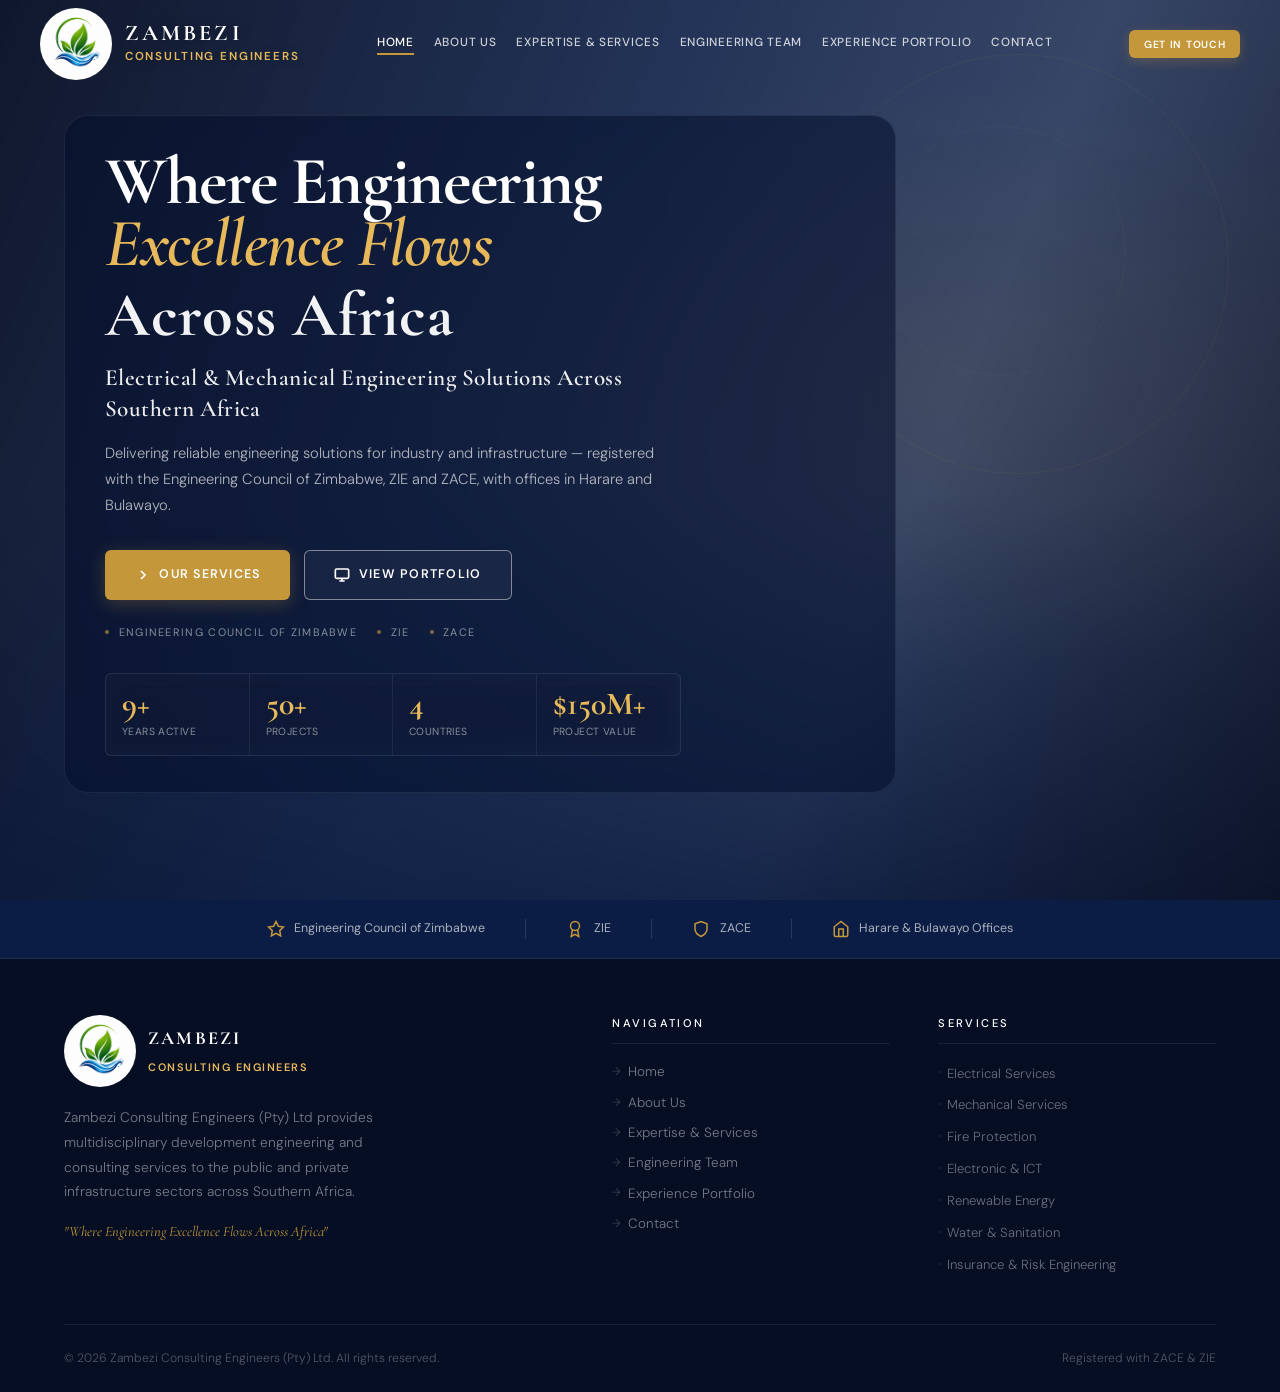
==== commit 842e6d69: "Add Insurance & Risk Engineering as a new service - New service card (id=service-risk) with 6 items:" ====
--- a/index.html
+++ b/index.html
@@ -152,6 +152,7 @@
           <a href="services.html#service-electronic">Electronic &amp; ICT</a>
           <a href="services.html#service-renewable">Renewable Energy</a>
           <a href="services.html#service-water">Water &amp; Sanitation</a>
+          <a href="services.html#service-risk">Insurance &amp; Risk Engineering</a>
         </div>
       </div>
     </div>
--- a/css/style.css
+++ b/css/style.css
@@ -322,7 +322,7 @@
 .about-img-badge-text { font-family: 'DM Sans', sans-serif; }
 .about-img-badge-text strong { display: block; font-size: 1.5rem; font-family: 'Cormorant Garamond', serif; color: var(--gold2); font-weight: 700; line-height: 1; }
 .about-img-badge-text span { font-size: 0.72rem; color: rgba(255,255,255,0.6); letter-spacing: 0.06em; }
-.about-pillars { display: grid; gap: 1rem; }
+.about-pillars { display: grid; grid-template-columns: 1fr 1fr; gap: 1rem; margin-top: 1.5rem; }
 .about-pillar { display: flex; gap: 1rem; align-items: flex-start; padding: 1.3rem; border: 1px solid var(--border); border-radius: var(--radius); background: #fff; transition: all var(--transition); }
 .about-pillar:hover { border-color: var(--green); box-shadow: 0 8px 32px rgba(42,110,56,0.1); transform: translateX(4px); }
 .about-pillar-icon { width: 44px; height: 44px; border-radius: var(--radius); display: flex; align-items: center; justify-content: center; flex-shrink: 0; }
@@ -337,6 +337,7 @@
 .reg-inner { display: flex; align-items: center; justify-content: center; gap: 3rem; flex-wrap: wrap; }
 .reg-item { display: flex; align-items: center; gap: 1rem; }
 .reg-icon { width: 48px; height: 48px; background: rgba(255,255,255,0.08); border: 1px solid rgba(255,255,255,0.15); border-radius: 3px; display: flex; align-items: center; justify-content: center; color: var(--gold); }
+.reg-logo { height: 72px; width: auto; max-width: 120px; object-fit: contain; border-radius: 4px; }
 .reg-text { font-family: 'DM Sans', sans-serif; }
 .reg-text strong { display: block; color: #fff; font-size: 0.82rem; font-weight: 600; letter-spacing: 0.05em; }
 .reg-text span { color: rgba(255,255,255,0.5); font-size: 0.72rem; }
@@ -404,6 +405,17 @@
 }
 .team-card:hover .team-card-photo { transform: scale(1.03); }
 .team-card-accent { position: absolute; bottom: 0; left: 0; right: 0; height: 4px; }
+.team-card-credential { position: absolute; bottom: 4px; left: 0; right: 0; z-index: 2; }
+.team-card-credential-name {
+  background: var(--green); padding: 0.5rem 0.85rem;
+  font-family: 'Cormorant Garamond', serif; font-size: 1.05rem;
+  font-weight: 700; font-style: italic; color: #fff; text-align: center;
+}
+.team-card-credential-qual {
+  background: rgba(11,29,69,0.92); padding: 0.35rem 0.85rem;
+  font-family: 'DM Sans', sans-serif; font-size: 0.68rem; font-weight: 600;
+  color: rgba(255,255,255,0.9); text-align: center; letter-spacing: 0.06em;
+}
 .team-card-body { padding: 1.5rem 1.4rem 1.6rem; display: flex; flex-direction: column; flex: 1; gap: 0.65rem; }
 .team-card-name {
   font-family: 'Cormorant Garamond', serif; font-size: 1.45rem; color: var(--navy);
@@ -521,6 +533,7 @@
   :root { --nav-h: 80px; }
   .services-grid { grid-template-columns: repeat(2, 1fr); }
   .about-grid, .service-block, .contact-grid, .footer-top, .team-grid { grid-template-columns: 1fr; gap: 2rem; }
+  .about-pillars { grid-template-columns: 1fr; }
   .service-block.reverse { direction: ltr; }
   .hero-content { max-width: 100%; }
   .hero-title { max-width: 100%; }
